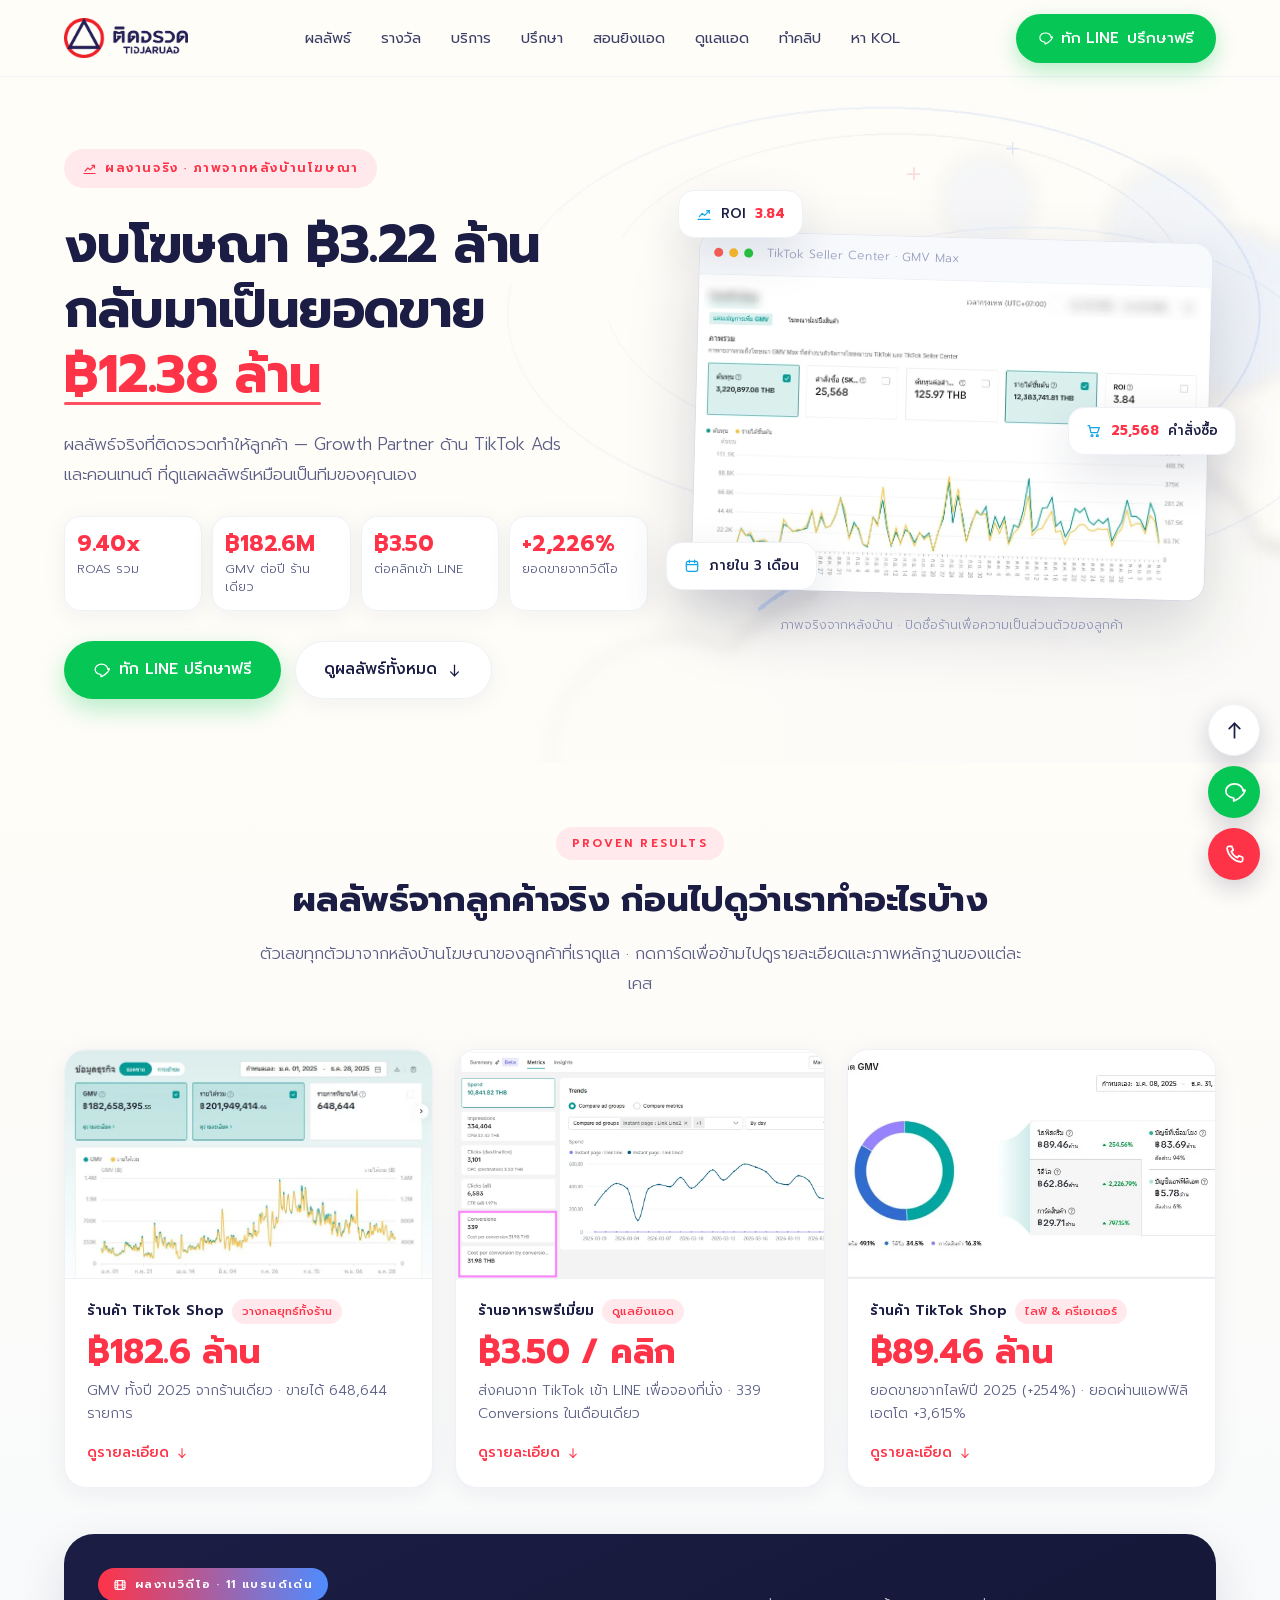
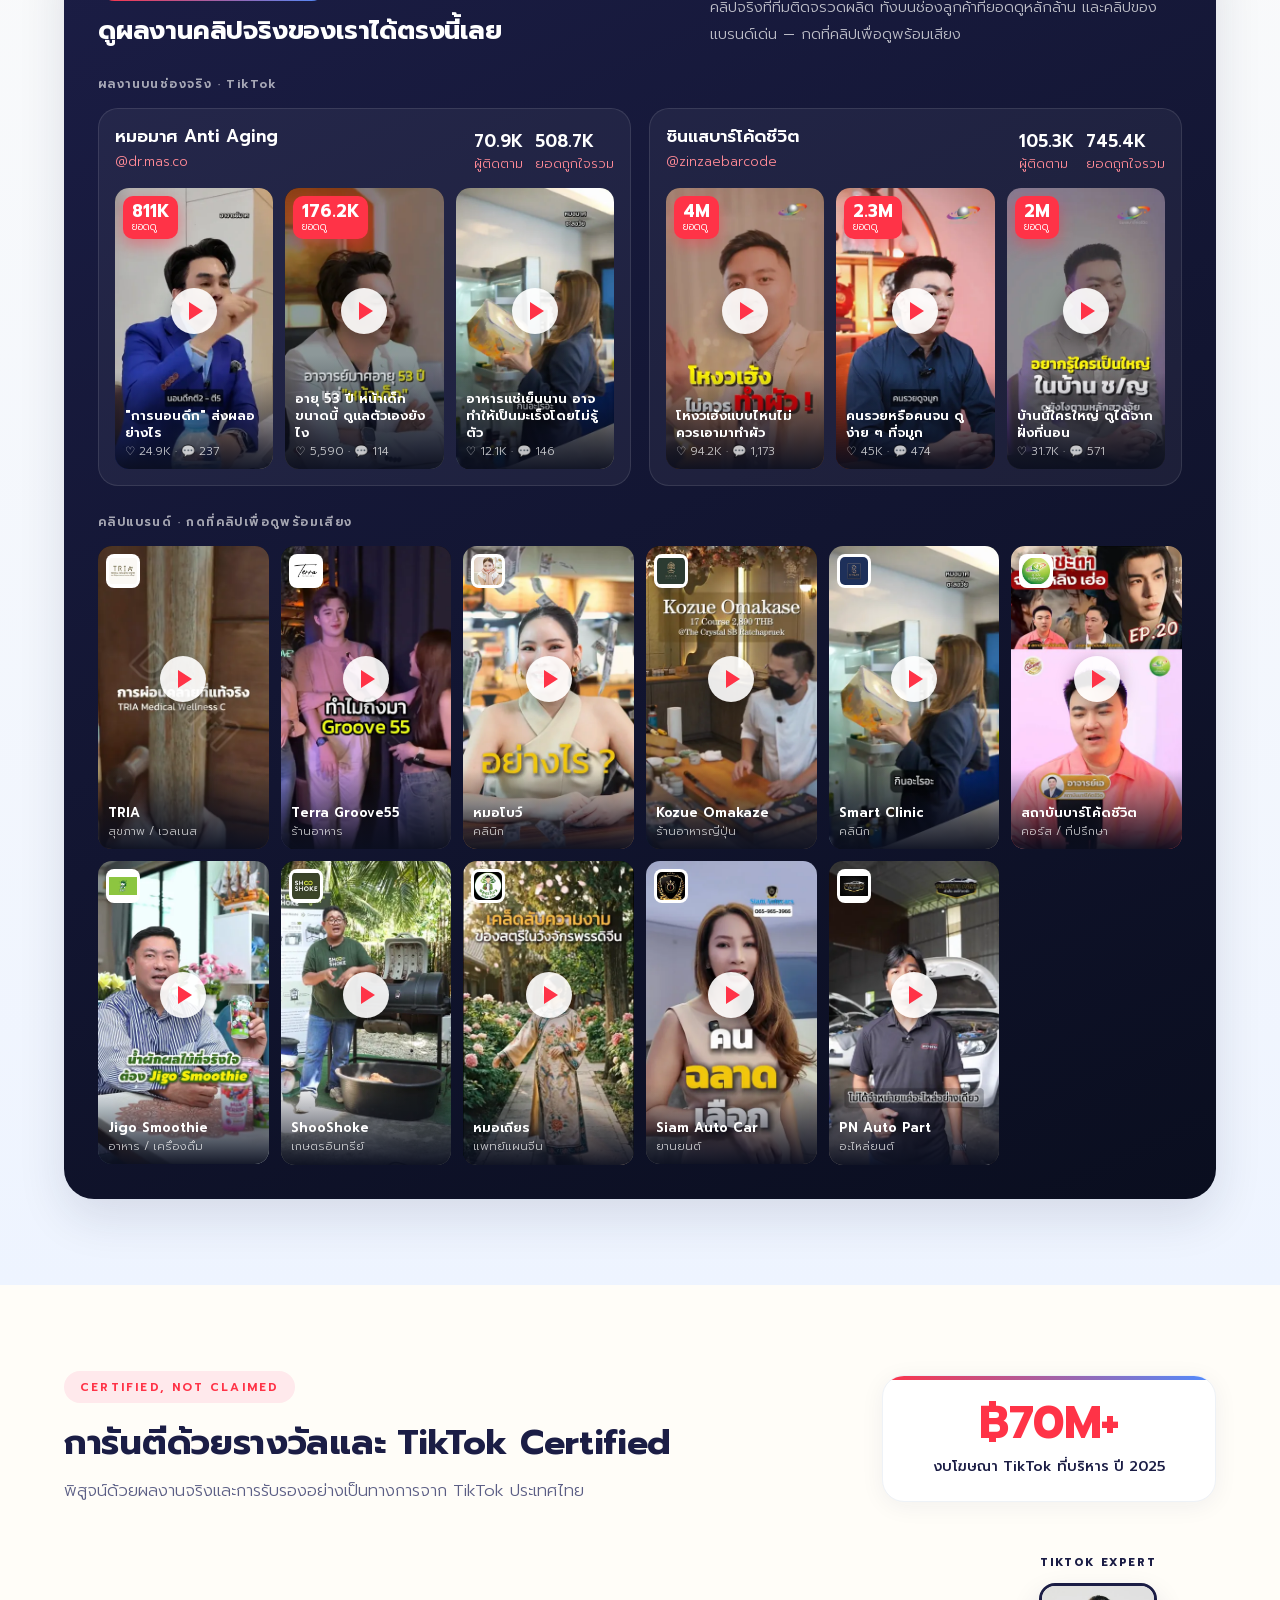
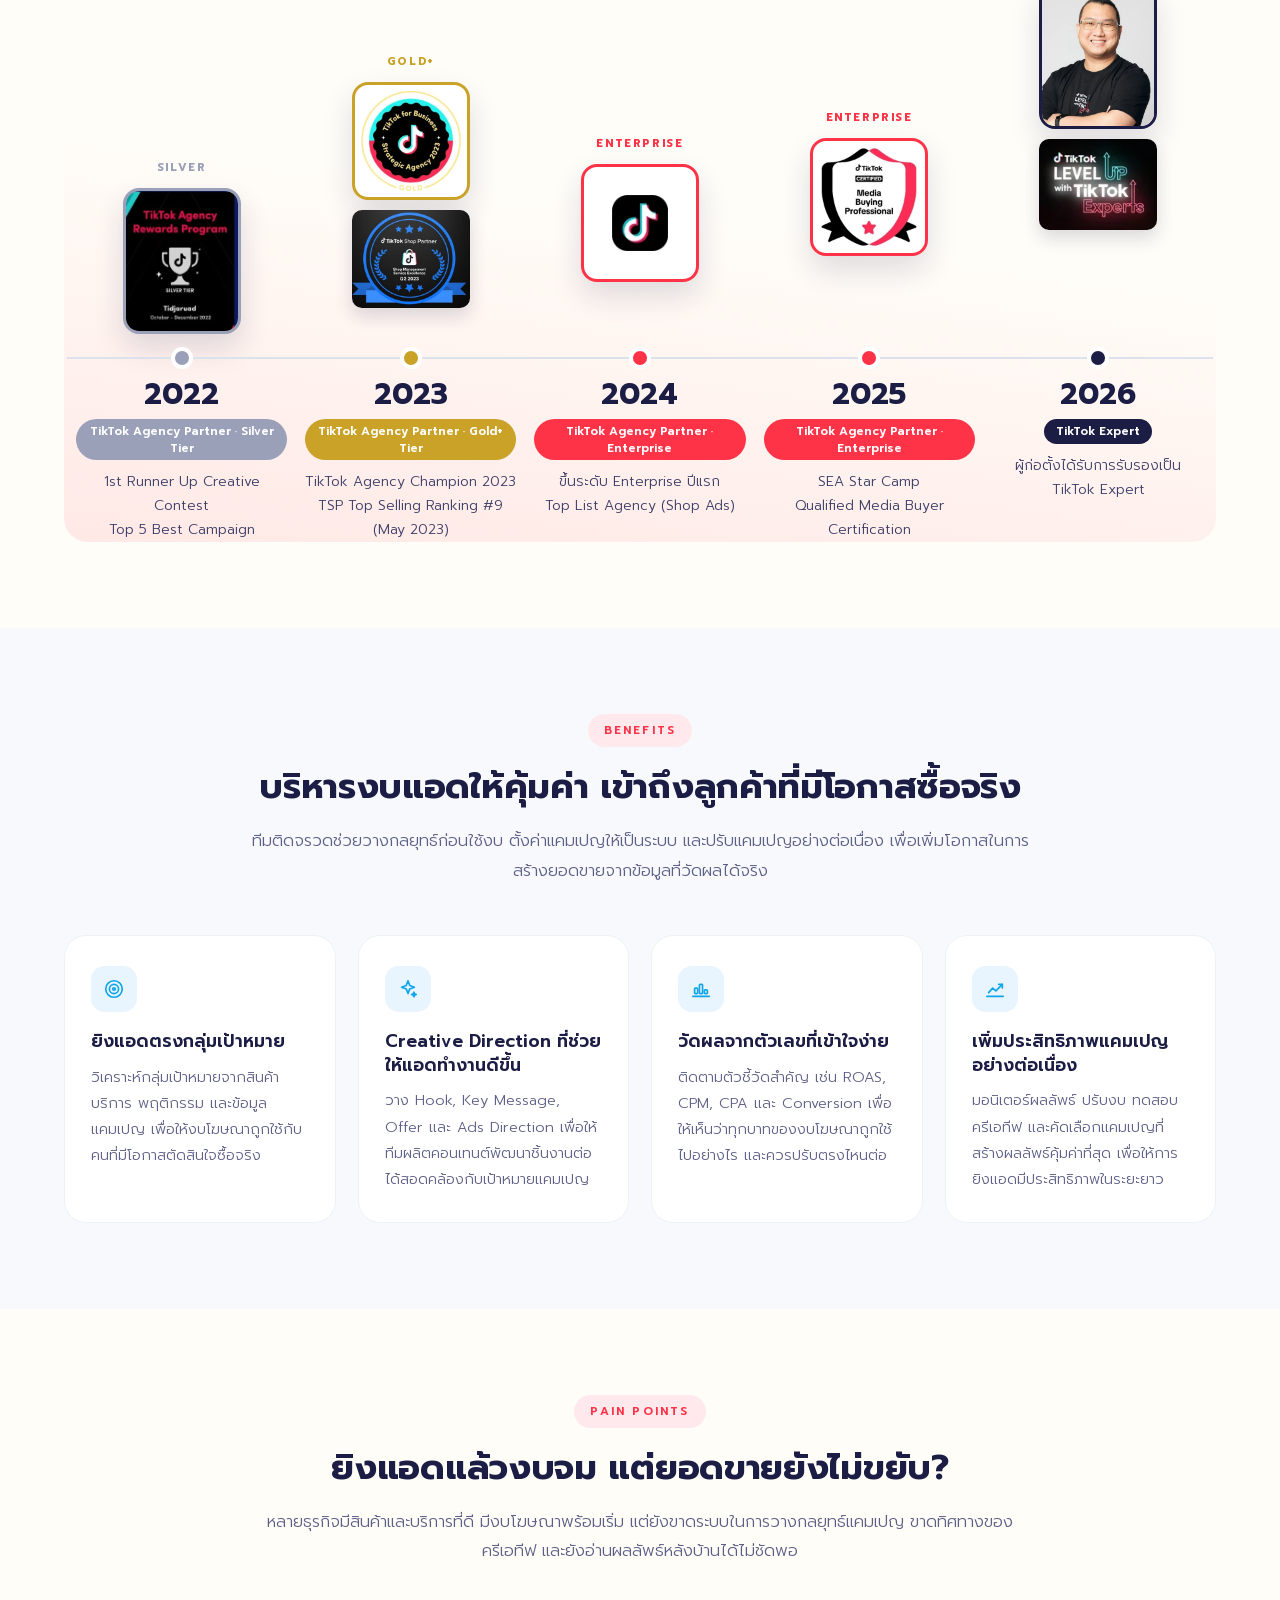
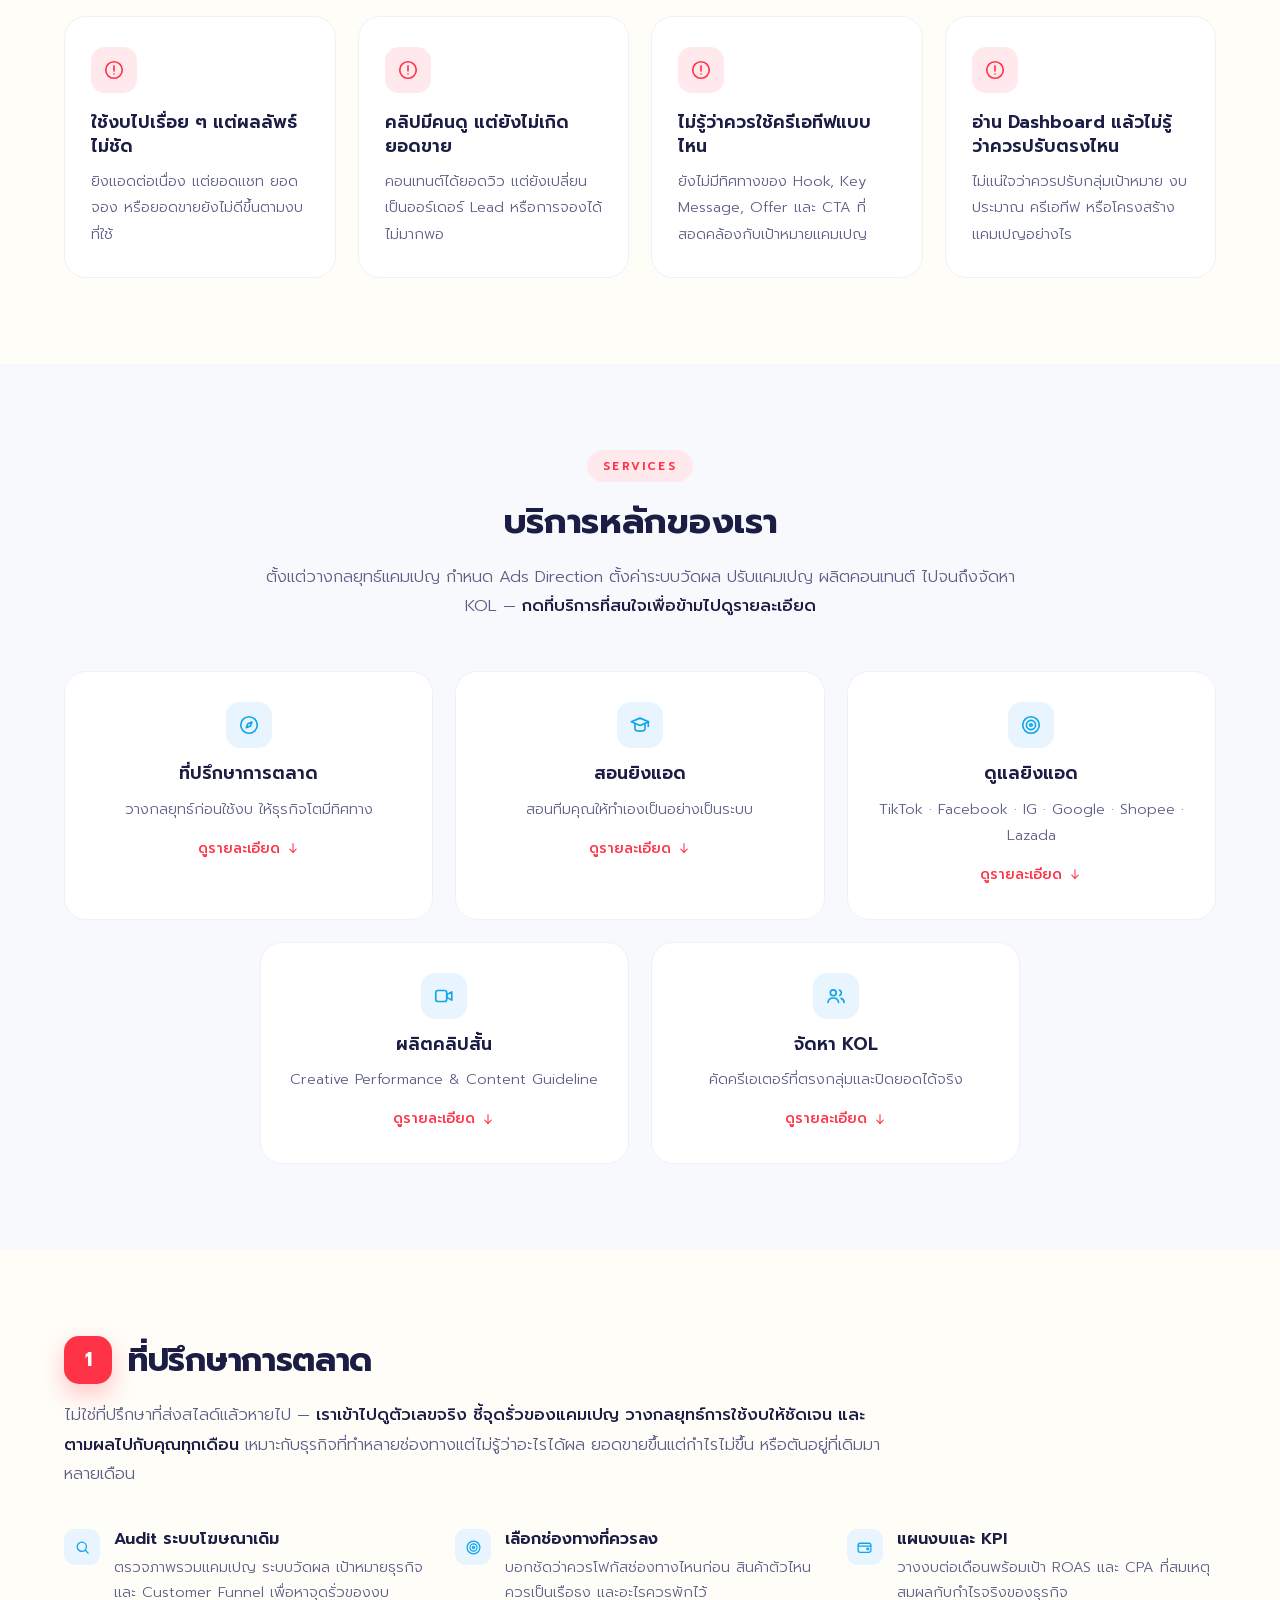
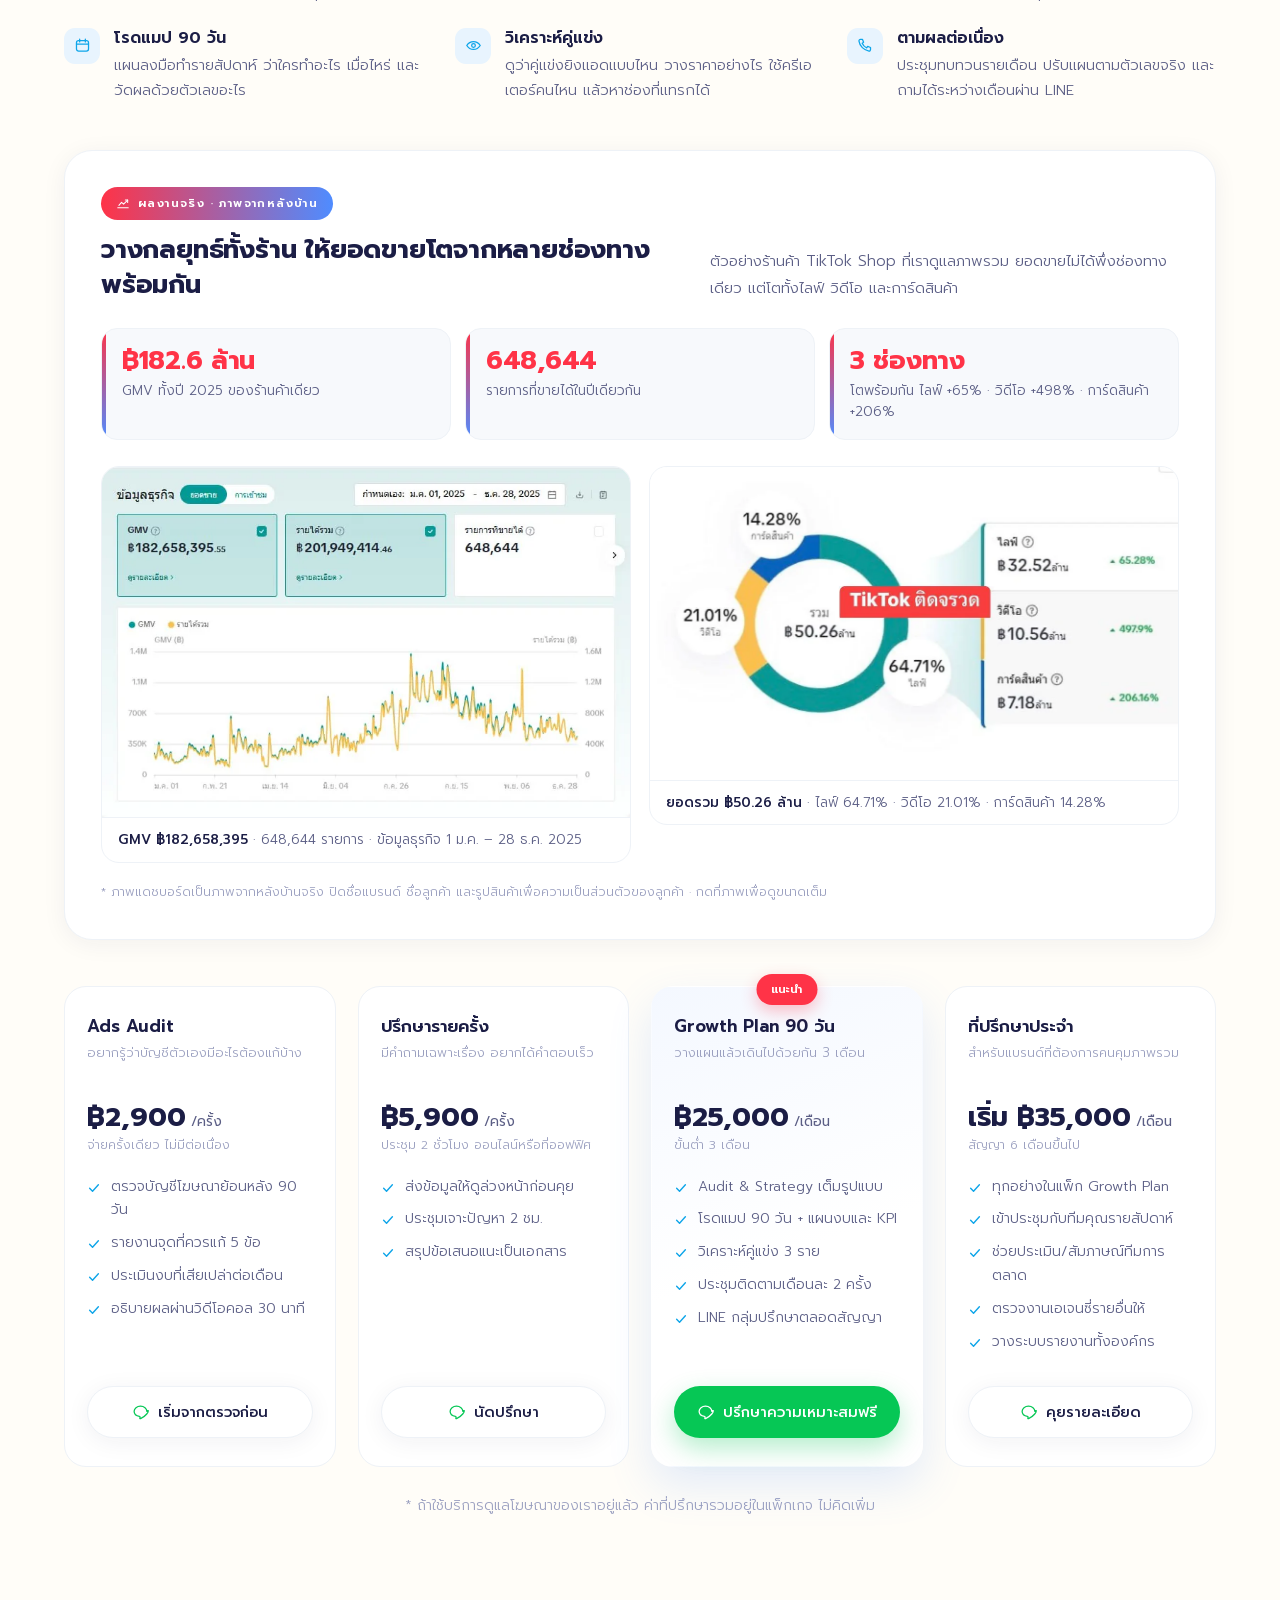
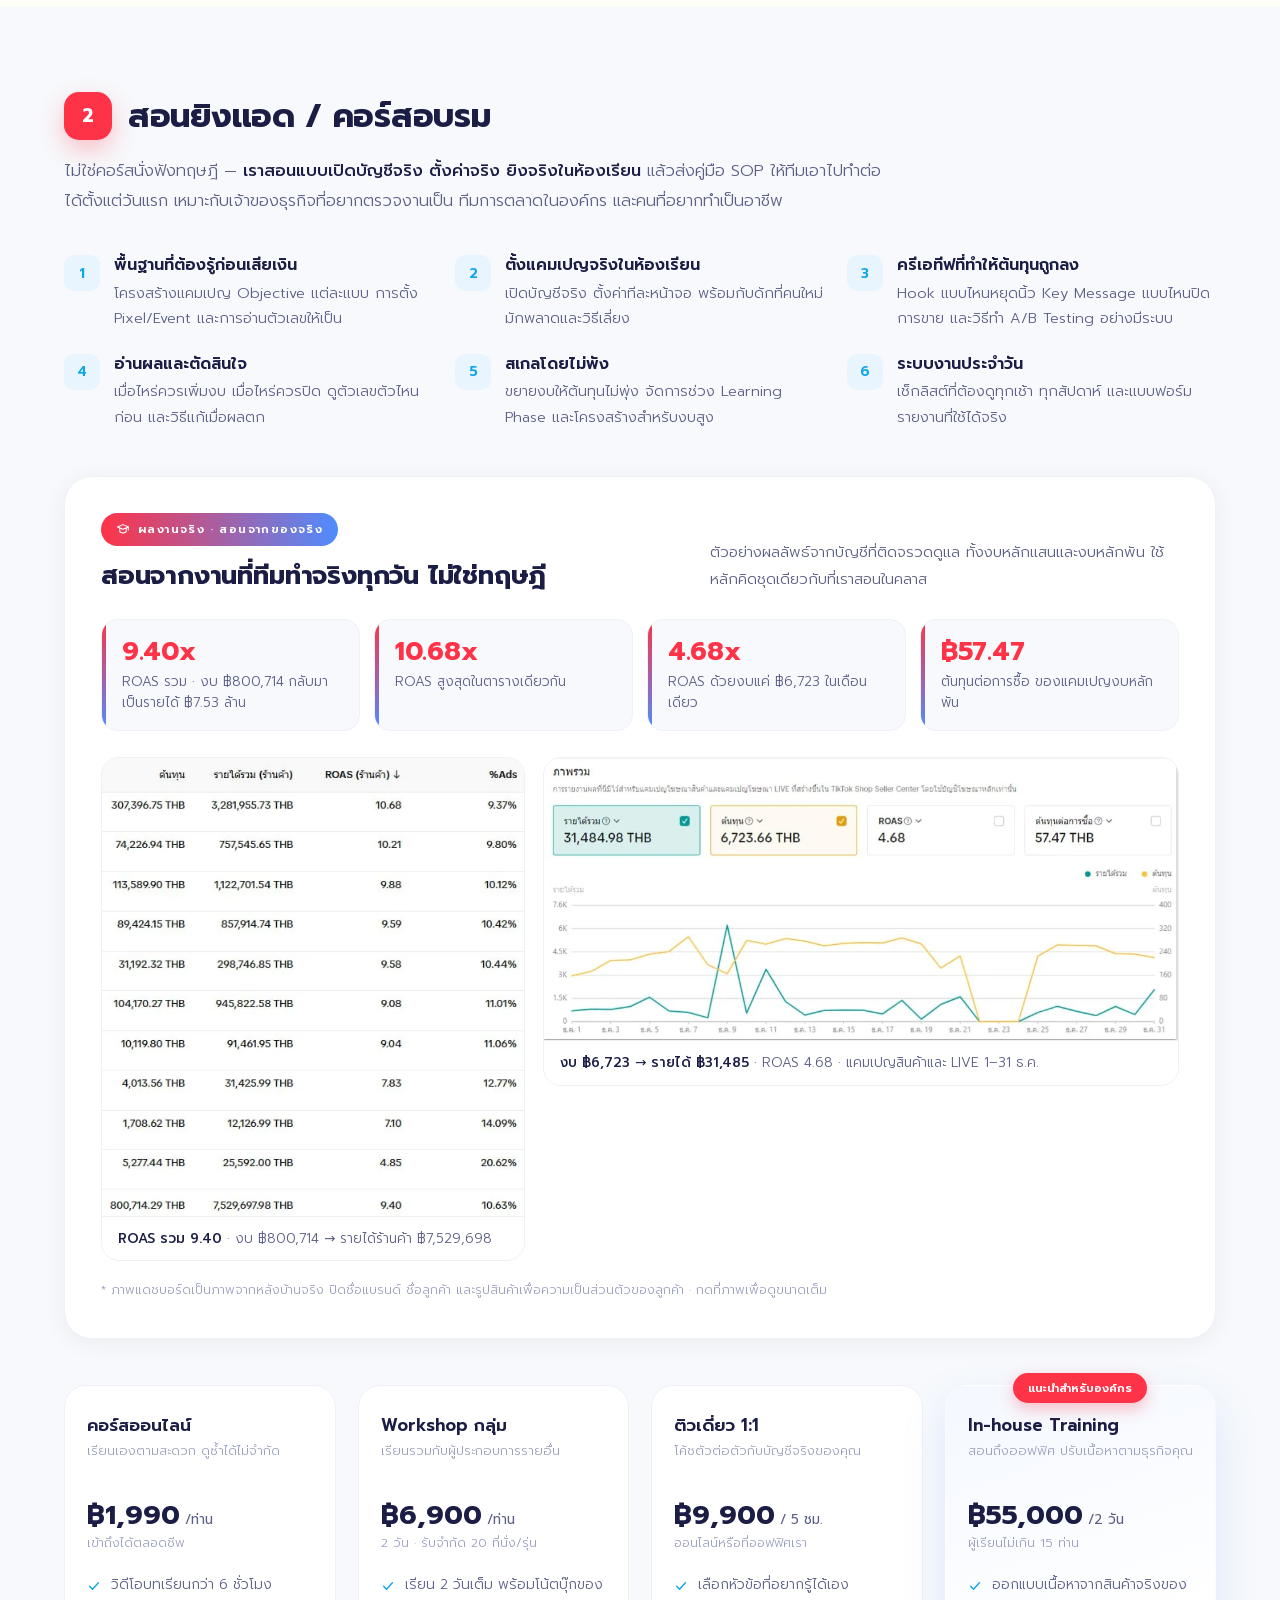
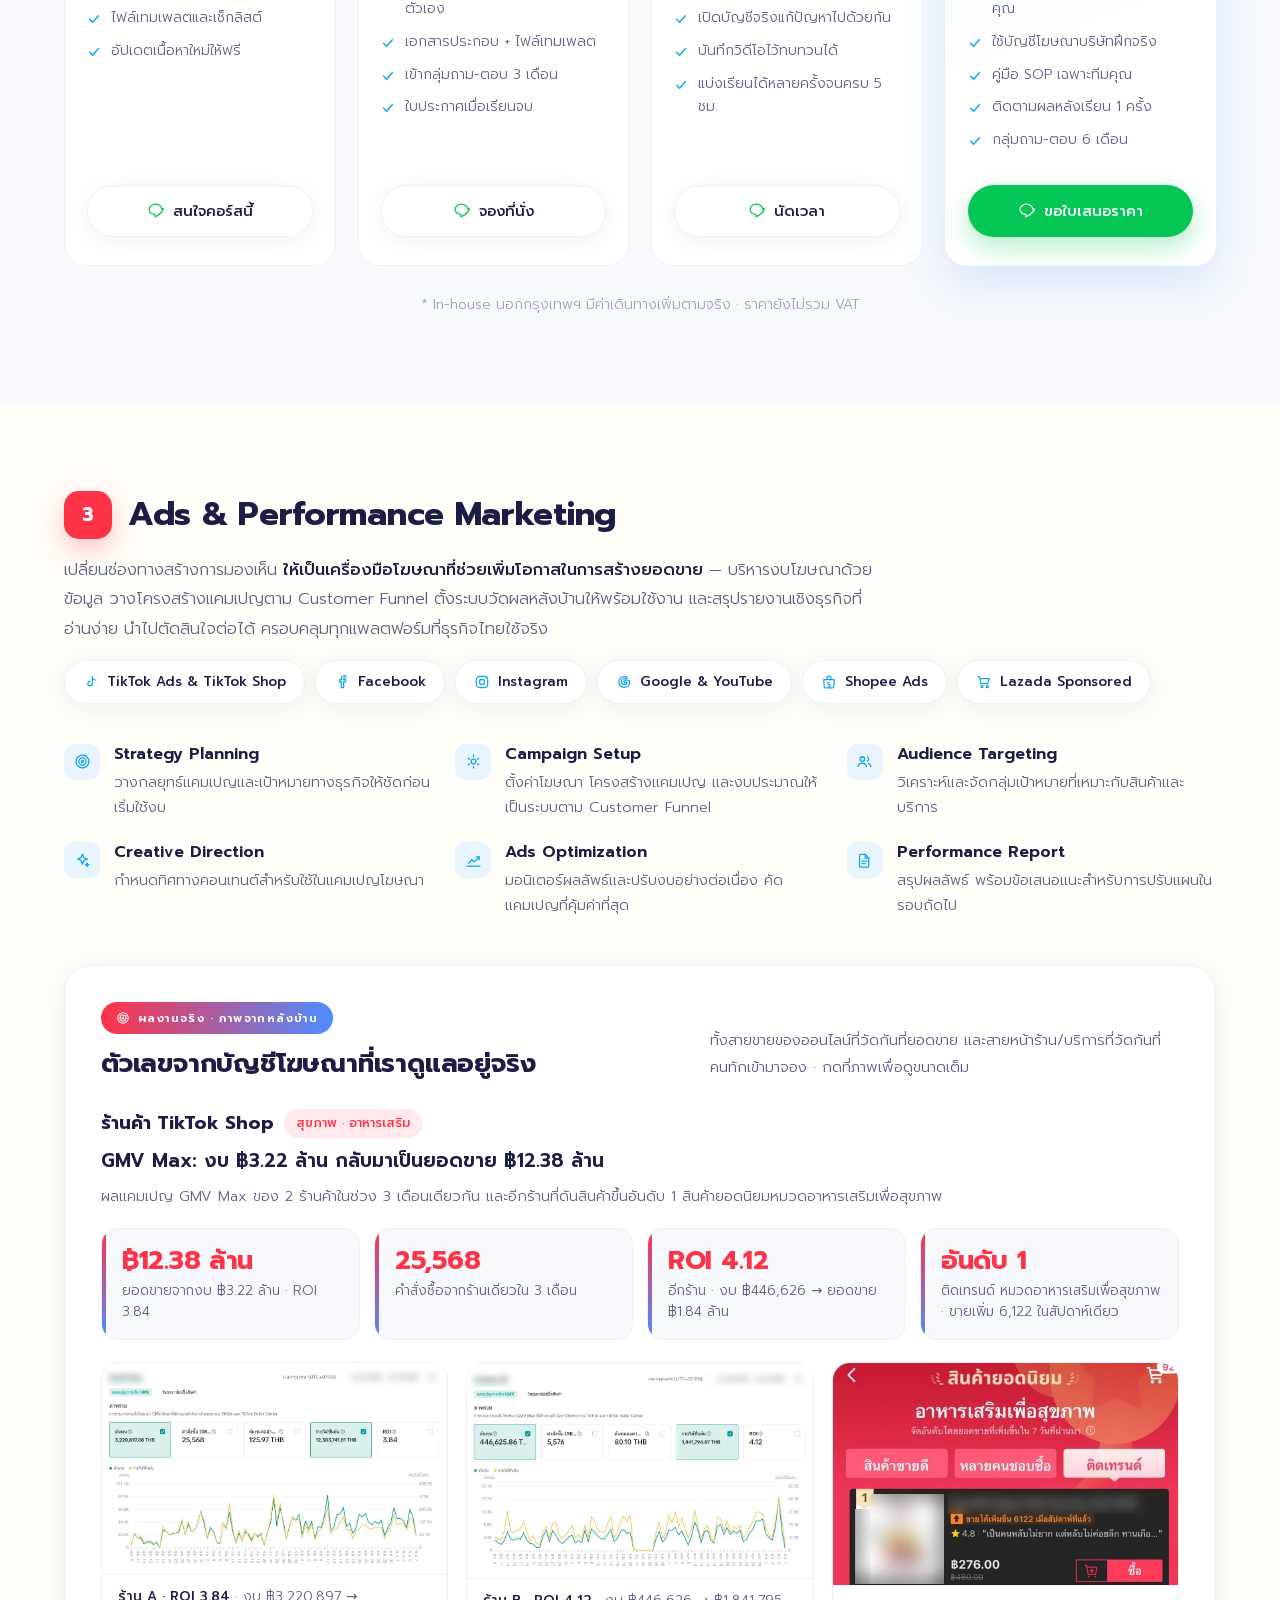
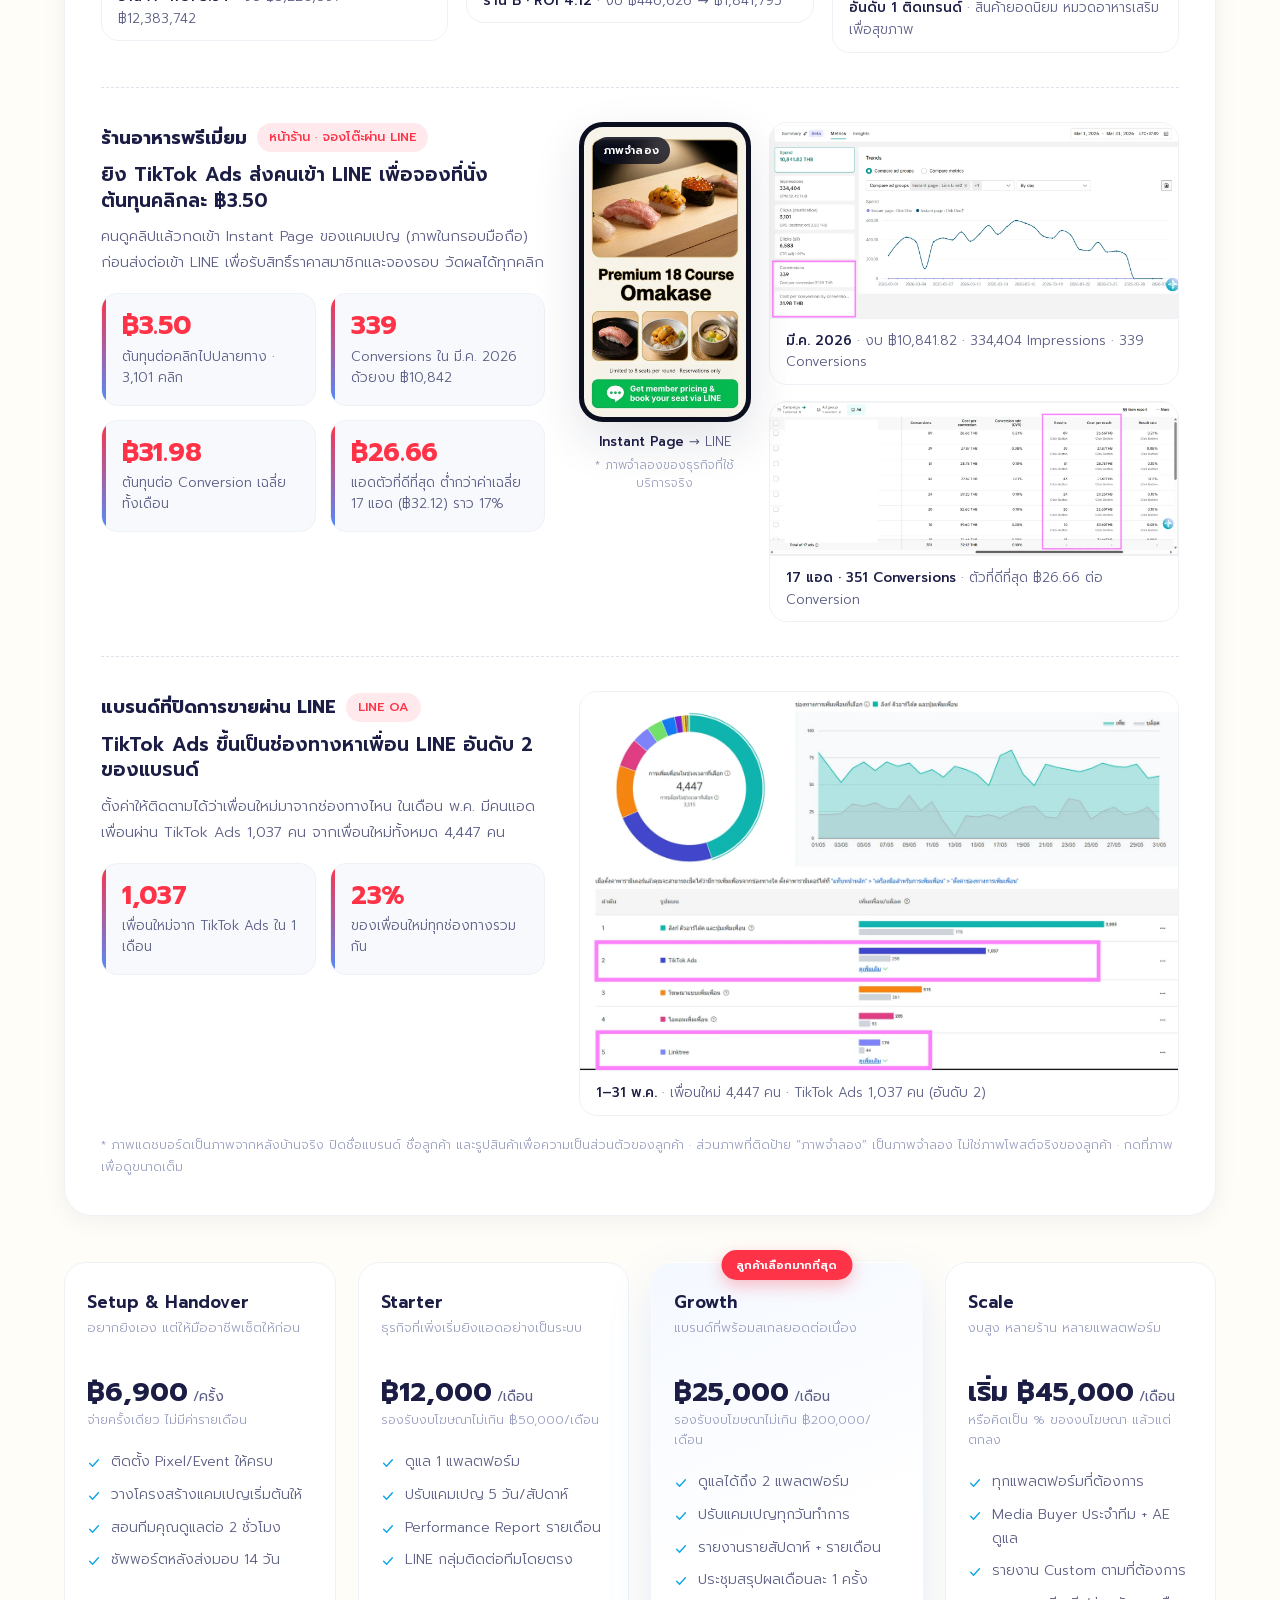
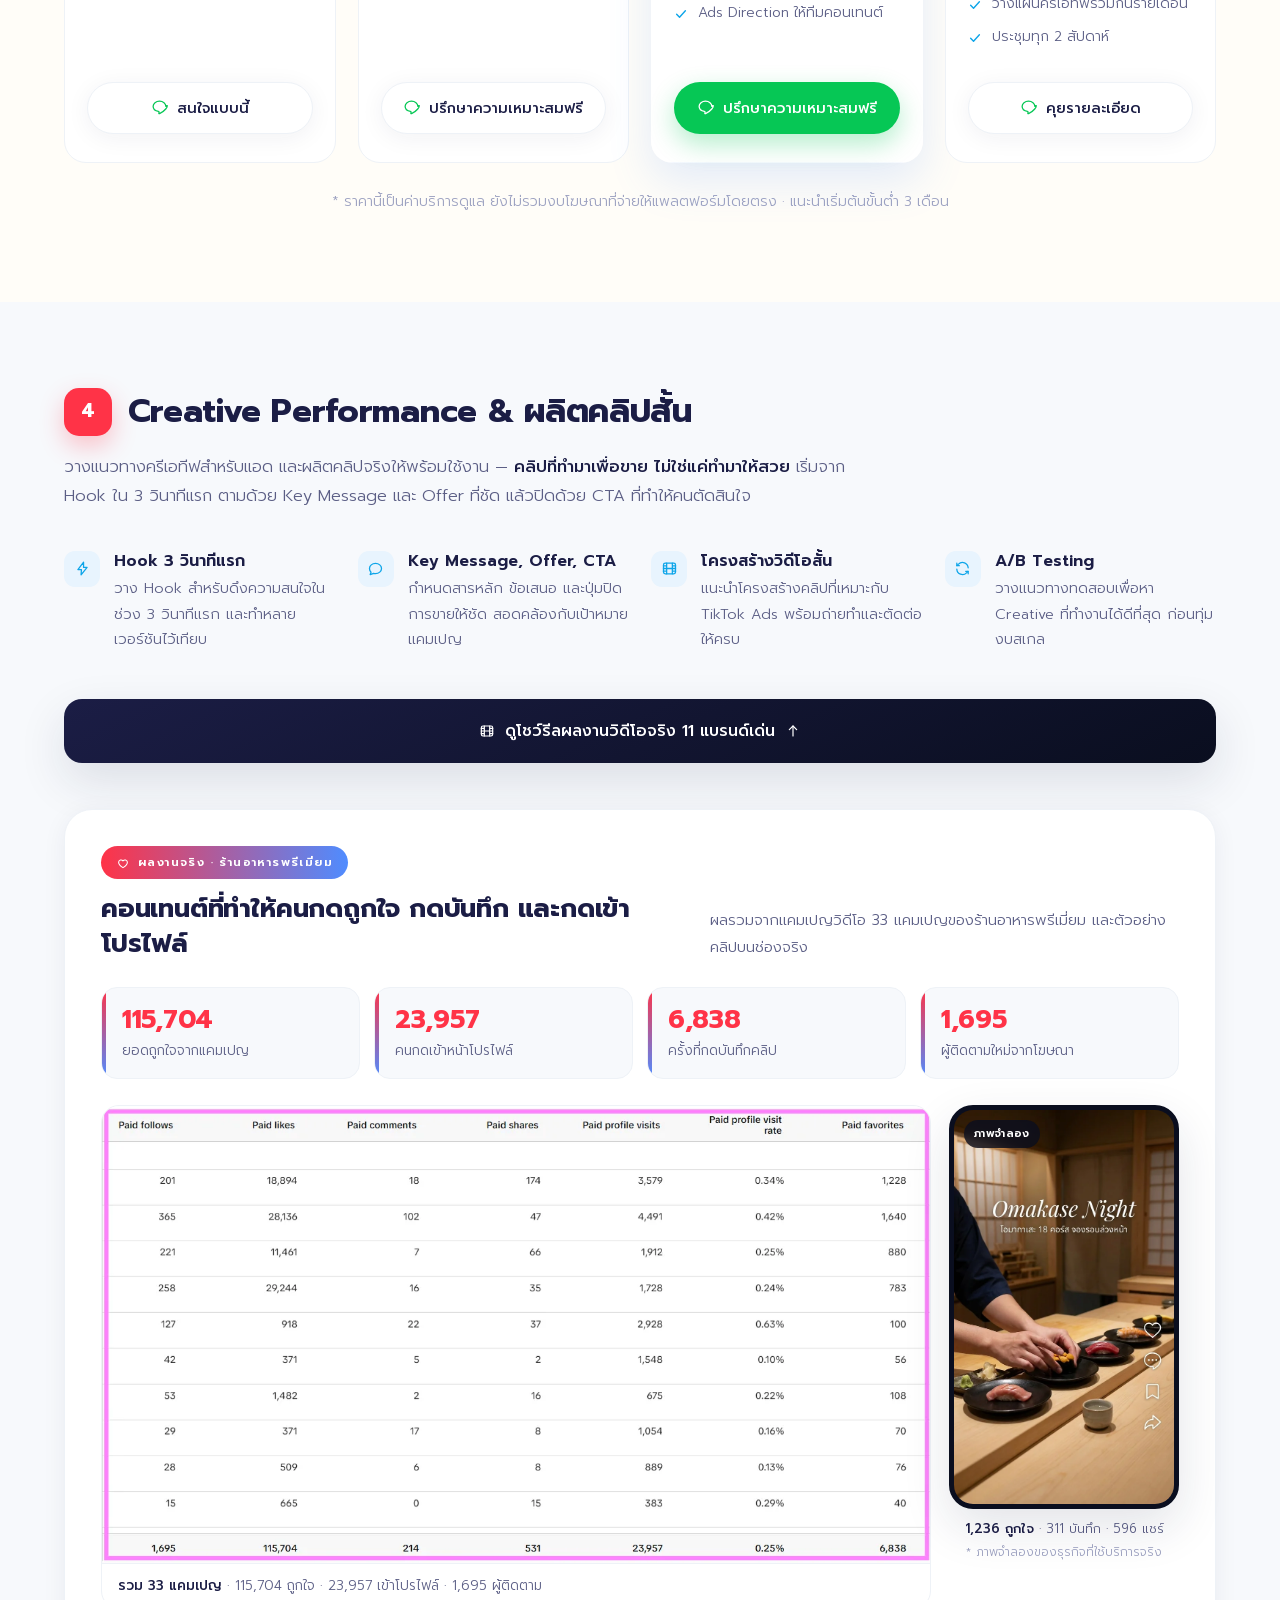
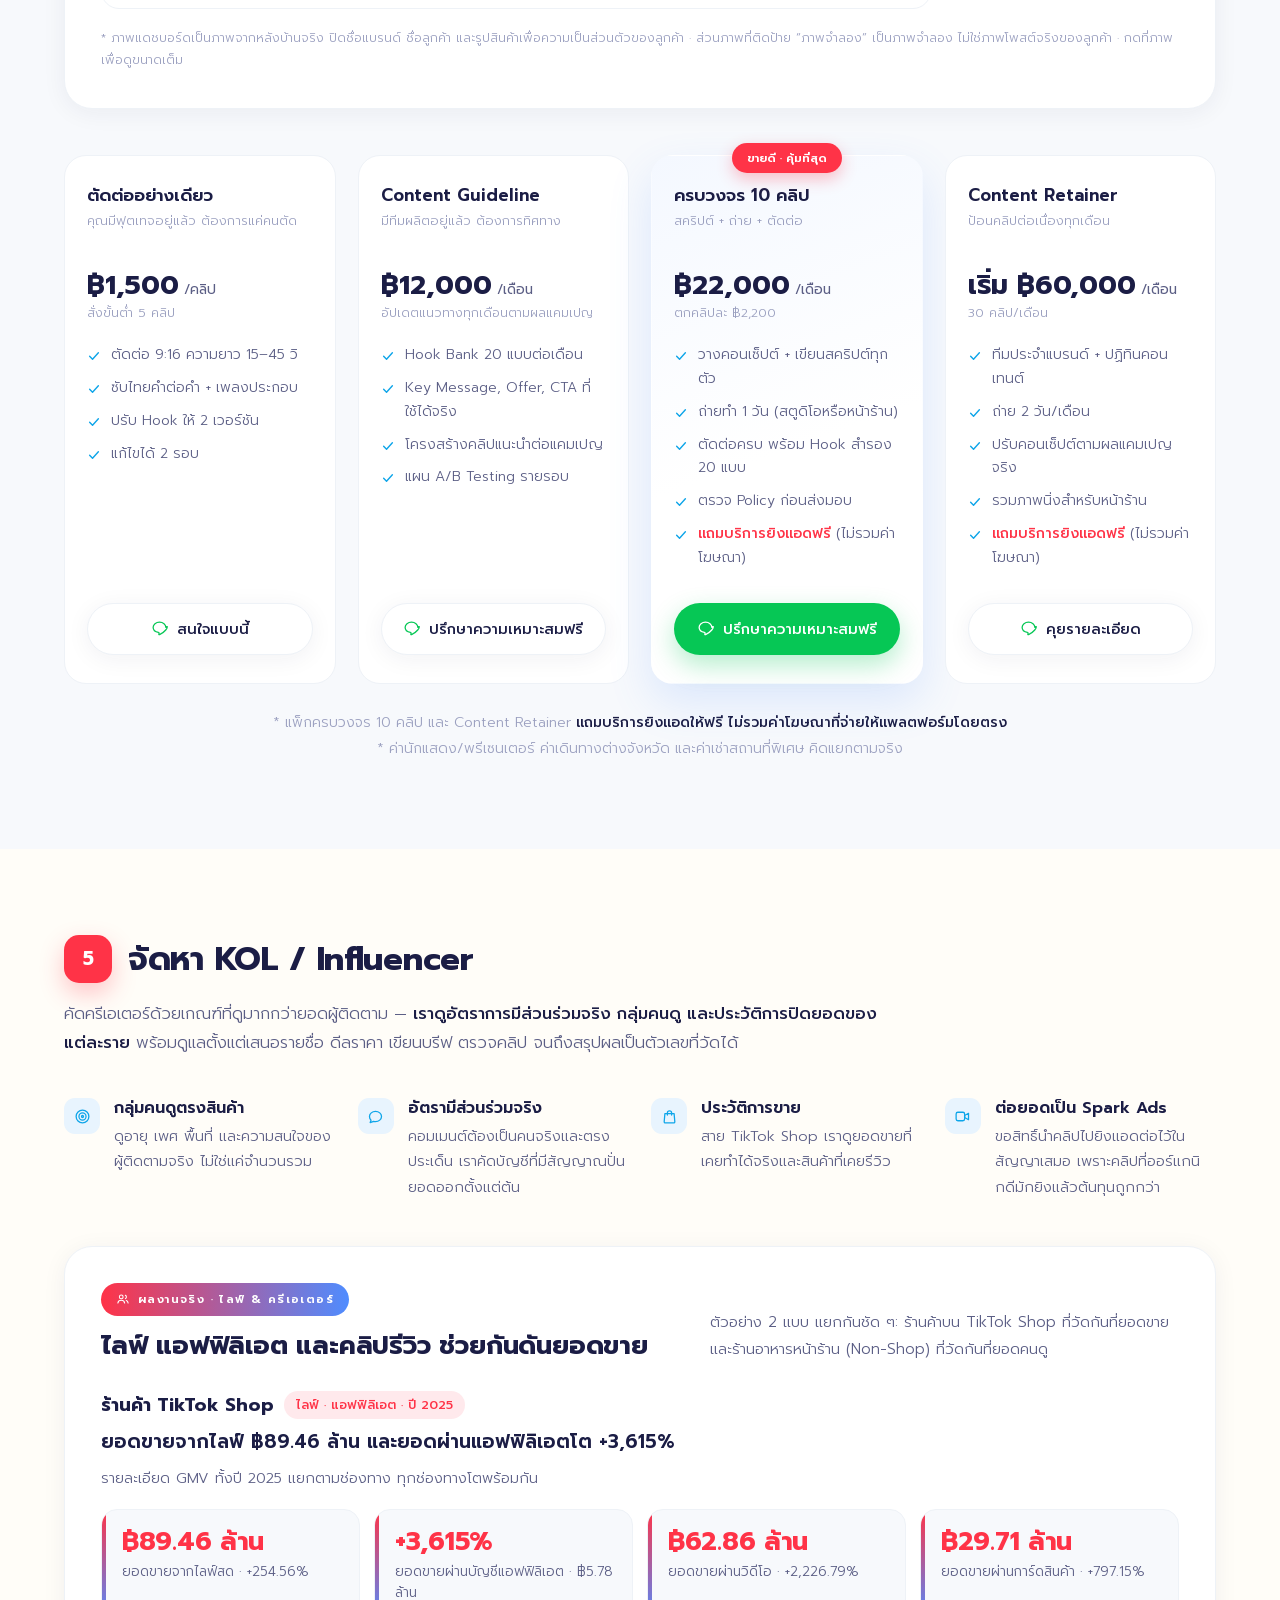
==== index.html @ 40deba10 "State the ad spend as the full year in baht, and unsquash the CTA rocket The certified box read "$78" ====
<!DOCTYPE html>
<html lang="th">
<head>
<meta charset="UTF-8">
<!-- Google Tag Manager (ตัวเดียวกับ tidjaruad.co · Meta/TikTok Pixel ตั้งอยู่ในคอนเทนเนอร์นี้) -->
<script>(function(w,d,s,l,i){w[l]=w[l]||[];w[l].push({'gtm.start':
new Date().getTime(),event:'gtm.js'});var f=d.getElementsByTagName(s)[0],
j=d.createElement(s),dl=l!='dataLayer'?'&l='+l:'';j.async=true;j.src=
'https://www.googletagmanager.com/gtm.js?id='+i+dl;f.parentNode.insertBefore(j,f);
})(window,document,'script','dataLayer','GTM-NT76SJTN');</script>
<!-- End Google Tag Manager -->
<!-- OpenAI Ads Pixel (ChatGPT Ads) -->
<script>
  (function (w, d, s, u) {
    if (w.oaiq) return;
    var q = function () { q.q.push(arguments); };
    q.q = [];
    w.oaiq = q;
    var js = d.createElement(s);
    js.async = true;
    js.src = u;
    var f = d.getElementsByTagName(s)[0];
    f.parentNode.insertBefore(js, f);
  })(window, document, "script", "https://bzrcdn.openai.com/sdk/oaiq.min.js");
  oaiq("init", { pixelId: "Gq8g8mWMiGXgpuq1ucPBte" });
  oaiq("measure", "page_viewed", {
    type: "contents",
    contents: [{ id: "sale-page", name: "TIDJARUAD Sale Page", content_type: "page" }]
  });
</script>
<!-- End OpenAI Ads Pixel -->
<!-- Meta Pixel 2640065319747020 (ติดในโค้ด · ตัวใน GTM คือ 1054667877284065 คนละตัว) -->
<script>
!function(f,b,e,v,n,t,s){if(f.fbq)return;n=f.fbq=function(){n.callMethod?
n.callMethod.apply(n,arguments):n.queue.push(arguments)};if(!f._fbq)f._fbq=n;
n.push=n;n.loaded=!0;n.version='2.0';n.queue=[];t=b.createElement(e);t.async=!0;
t.src=v;s=b.getElementsByTagName(e)[0];s.parentNode.insertBefore(t,s)}(window,
document,'script','https://connect.facebook.net/en_US/fbevents.js');
(function () {
  var ID = '2640065319747020', ready = false, pending = [];
  function send(ev, params, eid) { fbq('trackSingle', ID, ev, params || {}, eid ? {eventID: eid} : undefined); }
  window.tjrMeta = function (ev, params, eid) { ready ? send(ev, params, eid) : pending.push([ev, params, eid]); };
  function start() {
    if (ready) return;
    ready = true;
    fbq('init', ID);
    send('PageView');
    pending.forEach(function (p) { send(p[0], p[1], p[2]); });
  }
  (window.dataLayer = window.dataLayer || []).push({event: 'tjr_meta_init', eventCallback: start, eventTimeout: 2500});
  setTimeout(start, 4000);   // GTM ถูกบล็อกหรือโหลดไม่ขึ้น
})();
</script>
<noscript><img height="1" width="1" style="display:none" alt="" src="https://www.facebook.com/tr?id=2640065319747020&amp;ev=PageView&amp;noscript=1"></noscript>
<!-- End Meta Pixel -->
<meta name="viewport" content="width=device-width,initial-scale=1">
<title>ติดจรวด | Tidjaruad Agency — ปรึกษา · สอนยิงแอด · ดูแลแอด · ทำคลิป · หา KOL</title>
<meta name="description" content="Performance Marketing Agency ที่ช่วย SME, คลินิก, ร้านอาหาร, TikTok Shop และแบรนด์ E-commerce วางกลยุทธ์ TikTok Ads ใช้งบโฆษณาอย่างมีทิศทาง และวัดผลได้จากข้อมูลจริง">
<meta property="og:type" content="website">
<meta property="og:locale" content="th_TH">
<meta property="og:site_name" content="ติดจรวด Tidjaruad Agency">
<meta property="og:title" content="ติดจรวด | Growth Partner ด้าน TikTok Ads และคอนเทนต์">
<meta property="og:description" content="งบโฆษณา ฿3.22 ล้าน กลับมาเป็นยอดขาย ฿12.38 ล้าน — ดูผลงานจริงจากหลังบ้าน แล้วรับคำปรึกษาฟรี">
<meta property="og:url" content="https://sale.tidjaruad.co/">
<meta property="og:image" content="https://sale.tidjaruad.co/og.png">
<meta property="og:image:width" content="1200">
<meta property="og:image:height" content="630">
<meta name="twitter:card" content="summary_large_image">
<link rel="canonical" href="https://sale.tidjaruad.co/">
<link rel="icon" type="image/png" sizes="32x32" href="favicon-32.png">
<link rel="icon" type="image/png" sizes="192x192" href="favicon.png">
<link rel="apple-touch-icon" sizes="180x180" href="apple-touch-icon.png">
<meta name="theme-color" content="#FFFDF8">
<link rel="stylesheet" href="assets/fonts/fonts.css">
<style>
:root{
  --ink:#1B1D45; --ink-2:#3A3D66; --body:#5B5E85;
  --red:#FF3347; --red-soft:#FFE9EC; --blue:#4F8CFF; --sky:#0EA5E9; --sky-soft:#E8F4FE;
  --cream:#FFFDF8; --wash:#F7F9FC; --line:#EEF2F7; --white:#fff;
  --r:22px;
  --shadow:0 4px 24px rgba(27,29,69,.06);
  --shadow-lg:0 18px 48px rgba(27,29,69,.12);
  --max:1200px;
}
*{box-sizing:border-box;margin:0;padding:0}
html{scroll-behavior:smooth}
body{font-family:'Prompt','Noto Sans Thai',system-ui,sans-serif;color:var(--body);background:var(--cream);line-height:1.8;font-size:16px;font-weight:300;-webkit-font-smoothing:antialiased}
h1,h2,h3,h4{color:var(--ink);font-weight:600;line-height:1.35}
a{color:inherit;text-decoration:none}
img{max-width:100%;display:block}
.wrap{max-width:var(--max);margin:0 auto;padding:0 24px}
svg.i{width:1em;height:1em;fill:none;stroke:currentColor;stroke-width:1.8;stroke-linecap:round;stroke-linejoin:round;flex:none}

/* ===== NAV ===== */
.nav{position:sticky;top:0;z-index:100;background:rgba(255,253,248,.92);backdrop-filter:blur(14px);border-bottom:1px solid rgba(238,242,247,.9)}
.nav-in{display:flex;align-items:center;height:76px;gap:18px}
.nav-logo img{height:40px;width:auto}
.nav-links{display:flex;gap:4px;margin:0 auto;align-items:center}
.nav-links a{font-size:14.5px;color:var(--ink-2);padding:8px 13px;border-radius:999px;transition:.2s;font-weight:400;white-space:nowrap}
.nav-links a:hover{background:var(--red-soft);color:var(--red)}
.nav-links a.on{background:var(--red-soft);color:var(--red);font-weight:500}
.nav-cta{display:inline-flex;align-items:center;gap:8px;background:var(--red);color:#fff!important;padding:11px 22px;border-radius:999px;font-size:15px;font-weight:500;box-shadow:0 8px 22px rgba(255,51,71,.3);transition:.2s;white-space:nowrap}
.nav-cta:hover{background:#F01A31;transform:translateY(-1px)}
.burger{display:none;background:none;border:0;color:var(--ink);cursor:pointer;margin-left:auto;font-size:0;padding:6px}
.burger svg.i{font-size:26px}

/* ===== BUTTONS ===== */
.btn{display:inline-flex;align-items:center;justify-content:center;gap:9px;padding:14px 28px;border-radius:999px;font-weight:500;font-size:15.5px;transition:.22s;border:1.5px solid transparent;cursor:pointer;font-family:inherit;text-align:center}
.btn-red{background:var(--red);color:#fff;box-shadow:0 10px 26px rgba(255,51,71,.3)}
.btn-red:hover{background:#F01A31;transform:translateY(-2px);box-shadow:0 14px 32px rgba(255,51,71,.4)}
.btn-line{background:#fff;color:var(--ink);border-color:var(--line);box-shadow:var(--shadow)}
.btn-line:hover{border-color:var(--red);color:var(--red);transform:translateY(-2px)}
.btn svg.i{font-size:17px;transition:.22s}
.btn:hover .ar{transform:translateX(4px)}

/* ===== HERO ===== */
.hero{position:relative;overflow:hidden;padding:72px 0 88px;background:var(--cream)}
.hero-bg{position:absolute;inset:0;background:url('assets/hero-bg.webp') center/cover no-repeat;opacity:.5;pointer-events:none}
.hero-fade{position:absolute;inset:0;background:linear-gradient(90deg,var(--cream) 26%,rgba(255,253,248,.4) 62%,transparent);pointer-events:none}
.hero-in{position:relative;display:grid;grid-template-columns:1.05fr .95fr;gap:40px;align-items:center}
.pill{display:inline-flex;align-items:center;gap:8px;background:var(--red-soft);color:var(--red);padding:8px 18px;border-radius:999px;font-size:12.5px;font-weight:600;letter-spacing:1.6px;margin-bottom:24px}
.pill svg.i{font-size:15px}
.hero h1{font-size:clamp(32px,4.6vw,52px);font-weight:700;letter-spacing:-.5px;margin-bottom:22px;line-height:1.25}
.hero h1 .red{color:var(--red);position:relative;display:inline-block}
.hero h1 .red::after{content:"";position:absolute;left:0;right:0;bottom:2px;height:3px;background:var(--red);opacity:.85;border-radius:3px}
.hero .sub{color:var(--red);font-size:clamp(16px,2vw,19px);font-weight:500;margin-bottom:14px}
.hero .lead{font-size:17px;max-width:520px;margin-bottom:34px}
.hero-cta{display:flex;gap:14px;flex-wrap:wrap}
.mascot-wrap{position:relative;display:grid;place-items:center;min-height:400px}
.mascot-wrap img.mascot{width:min(100%,400px);filter:drop-shadow(0 26px 46px rgba(27,29,69,.2));animation:float 6s ease-in-out infinite}
@keyframes float{0%,100%{transform:translateY(0)}50%{transform:translateY(-14px)}}
.chip{position:absolute;background:#fff;border:1px solid var(--line);border-radius:16px;padding:11px 17px;box-shadow:var(--shadow-lg);font-size:13.5px;font-weight:500;color:var(--ink);display:flex;align-items:center;gap:9px;white-space:nowrap}
.chip svg.i{font-size:16px;color:var(--sky)}
.c1{top:4%;left:-4%}.c2{top:24%;right:-6%}.c3{bottom:22%;left:-8%}.c4{bottom:1%;right:16%}

/* ===== SECTIONS ===== */
section{padding:86px 0}
section[id]{scroll-margin-top:76px}
.wash{background:var(--wash)}
.tagchip{display:inline-block;background:var(--red-soft);color:var(--red);font-size:11.5px;font-weight:600;letter-spacing:2.2px;padding:6px 16px;border-radius:999px;margin-bottom:16px}
.sec-head{text-align:center;max-width:780px;margin:0 auto 50px}
.sec-head h2{font-size:clamp(25px,3.2vw,35px);font-weight:700;margin-bottom:16px;letter-spacing:-.3px}
.sec-head p{font-size:16.5px}

/* ===== GRID ===== */
.grid{display:grid;gap:22px}
.g2{grid-template-columns:repeat(2,1fr)}
.g3{grid-template-columns:repeat(3,1fr)}
.g4{grid-template-columns:repeat(4,1fr)}
.g5{grid-template-columns:repeat(5,1fr)}

.card{background:#fff;border:1px solid var(--line);border-radius:var(--r);padding:30px 26px;transition:.25s}
.card:hover{transform:translateY(-5px);box-shadow:var(--shadow-lg);border-color:transparent}
.ico{width:46px;height:46px;border-radius:14px;background:var(--sky-soft);color:var(--sky);display:grid;place-items:center;margin-bottom:18px}
.ico svg.i{font-size:22px}
.ico.r{background:var(--red-soft);color:var(--red)}
.card h3{font-size:17.5px;margin-bottom:10px;font-weight:600}
.card p{font-size:14.5px;line-height:1.8}
.jump{display:block;text-align:center;position:relative}
.jump .ico{margin:0 auto 14px}
.jump .go{margin-top:14px;font-size:14px;color:var(--red);font-weight:500;display:inline-flex;align-items:center;gap:6px}
.jump:hover .go{text-decoration:underline}

/* ===== SERVICE ===== */
.svc-top{display:flex;align-items:center;gap:16px;margin-bottom:16px;flex-wrap:wrap}
.svc-no{width:48px;height:48px;flex:0 0 48px;border-radius:15px;background:var(--red);color:#fff;display:grid;place-items:center;font-weight:700;font-size:19px;box-shadow:0 10px 24px rgba(255,51,71,.28)}
.svc-top h2{font-size:clamp(23px,3vw,33px);font-weight:700;letter-spacing:-.3px}
.svc-lead{font-size:16.5px;max-width:820px;margin-bottom:40px}
.svc-lead b{color:var(--ink);font-weight:500}
.plats{display:flex;flex-wrap:wrap;gap:10px;margin:-24px 0 40px}
.plat{display:inline-flex;align-items:center;gap:8px;background:#fff;border:1px solid var(--line);border-radius:999px;padding:9px 18px;font-size:13.5px;font-weight:500;color:var(--ink);box-shadow:var(--shadow)}
.plat svg.i{font-size:16px;color:var(--sky)}
.feat{display:flex;gap:14px;align-items:flex-start}
.feat .b{width:36px;height:36px;flex:0 0 36px;border-radius:11px;background:var(--sky-soft);color:var(--sky);display:grid;place-items:center;font-size:14px;font-weight:600}
.feat .b svg.i{font-size:17px}
.feat h3{font-size:16px;margin-bottom:4px;font-weight:600}
.feat p{font-size:14.5px;line-height:1.75}

/* ===== PRICING (4 cols) ===== */
.pw{position:relative;height:100%}
.price{background:#fff;border:1px solid var(--line);border-radius:var(--r);padding:28px 22px;display:flex;flex-direction:column;height:100%;transition:.25s}
.price:hover{box-shadow:var(--shadow-lg);transform:translateY(-4px)}
.price.pop{border-color:transparent;background:linear-gradient(160deg,#F4F8FF,#FFF 55%);box-shadow:0 18px 44px rgba(79,140,255,.16)}
.badge{position:absolute;top:-12px;left:50%;transform:translateX(-50%);background:var(--red);color:#fff;font-size:11.5px;font-weight:600;padding:5px 15px;border-radius:999px;white-space:nowrap;z-index:2;box-shadow:0 6px 16px rgba(255,51,71,.3)}
.price h3{font-size:17px;margin-bottom:4px;line-height:1.4}
.price .sub{font-size:13px;color:#9BA0C0;margin-bottom:16px;line-height:1.6;min-height:42px}
.price .amt{font-size:27px;font-weight:700;color:var(--ink);line-height:1.25}
.price .amt small{font-size:13.5px;font-weight:400;color:var(--body)}
.price .per{font-size:12.5px;color:#9BA0C0;margin-bottom:20px;line-height:1.6}
.price ul{list-style:none;margin-bottom:24px;flex:1}
.price ul li{font-size:14px;padding-left:24px;position:relative;margin-bottom:9px;line-height:1.7}
.price ul li svg.i{position:absolute;left:0;top:6px;font-size:14px;color:var(--sky);stroke-width:2.4}
.price .btn{width:100%;padding:12px 16px;font-size:14.5px}
.note-sm{font-size:14px;color:#9BA0C0;text-align:center;margin-top:26px;line-height:1.9}

/* ===== PROCESS ===== */
.pstep{background:#fff;border:1px solid var(--line);border-radius:var(--r);padding:28px 24px;transition:.25s}
.pstep:hover{transform:translateY(-5px);box-shadow:var(--shadow-lg)}
.pstep .no{font-size:34px;font-weight:700;color:var(--red);opacity:.22;line-height:1;margin-bottom:8px}
.pstep h3{font-size:16.5px;margin-bottom:8px}
.pstep p{font-size:14.5px;line-height:1.75}
.pstep .sys{margin-top:16px;padding-top:14px;border-top:1px dashed var(--line);font-size:10.5px;letter-spacing:1.4px;color:#9BA0C0;display:flex;justify-content:space-between;align-items:center;gap:8px}
.pstep .sys .dot{color:#22C55E}

/* ===== RESULTS ===== */
.stat{background:#fff;border:1px solid var(--line);border-radius:var(--r);padding:30px 26px;text-align:center;transition:.25s}
.stat:hover{transform:translateY(-5px);box-shadow:var(--shadow-lg)}
.stat .k{font-size:11.5px;letter-spacing:2px;color:#9BA0C0;font-weight:600;margin-bottom:8px}
.stat .v{font-size:42px;font-weight:700;color:var(--red);line-height:1.1;margin-bottom:12px}
.stat p{font-size:14px;line-height:1.75}

/* ===== FAQ ===== */
.faq{max-width:860px;margin:0 auto}
.faq details{background:#fff;border:1px solid var(--line);border-radius:16px;padding:20px 26px;margin-bottom:12px;transition:.2s}
.faq details[open]{box-shadow:var(--shadow-lg);border-color:transparent}
.faq summary{font-weight:500;color:var(--ink);cursor:pointer;list-style:none;display:flex;justify-content:space-between;gap:16px;font-size:16px;align-items:center}
.faq summary::-webkit-details-marker{display:none}
.faq summary .pm{color:var(--red);font-size:22px;line-height:1;font-weight:400;flex:none}
.faq details[open] summary .pm{transform:rotate(45deg)}
.faq summary .pm{transition:.2s;display:inline-block}
.faq details p{margin-top:14px;font-size:15px;line-height:1.85}

/* ===== CTA ===== */
.cta-box{background:linear-gradient(150deg,#FFF4F5 0%,#F2F7FF 100%);border:1px solid var(--line);border-radius:34px;padding:60px 40px;text-align:center;position:relative;overflow:hidden}
.cta-box .mini{width:110px;height:auto;margin:0 auto 6px;filter:drop-shadow(0 14px 26px rgba(27,29,69,.16))}
.cta-box h2{font-size:clamp(25px,3.4vw,37px);font-weight:700;margin-bottom:16px;letter-spacing:-.3px}
.cta-box .hl{color:var(--red)}
.cta-box p{max-width:600px;margin:0 auto 30px;font-size:16.5px}
.cta-btns{display:flex;gap:14px;justify-content:center;flex-wrap:wrap}
.cta-note{margin-top:22px;font-size:14px;color:#9BA0C0}

/* ===== FOOTER ===== */
footer{background:var(--ink);color:rgba(255,255,255,.62);padding:64px 0 26px;font-size:15px;font-weight:300}
.f-grid{display:grid;grid-template-columns:1.7fr 1fr 1.1fr 1.2fr;gap:36px;margin-bottom:42px}
footer h4{color:#fff;font-size:11.5px;letter-spacing:2px;margin-bottom:18px;font-weight:600}
footer a{transition:.2s;font-size:14.5px}
footer a:hover{color:var(--red)}
footer ul{list-style:none}
footer ul li{margin-bottom:10px}
.f-logo img{height:44px;width:auto;margin-bottom:16px}
.f-desc{font-size:14.5px;line-height:1.85;margin-bottom:18px}
.f-addr{font-size:13.5px;line-height:1.8;color:rgba(255,255,255,.48)}
.f-bot{border-top:1px solid rgba(255,255,255,.1);padding-top:22px;text-align:center;font-size:13px;color:rgba(255,255,255,.4)}
.ct-k{font-size:10.5px;letter-spacing:1.6px;color:rgba(255,255,255,.4);display:block}

/* ===== FLOAT ===== */
.float{position:fixed;right:20px;bottom:20px;z-index:200;display:flex;flex-direction:column;gap:10px}
.float a,.float button{width:52px;height:52px;border-radius:50%;display:grid;place-items:center;box-shadow:0 8px 24px rgba(27,29,69,.2);transition:.2s;border:0;cursor:pointer}
.float svg.i{font-size:23px}
.float a:hover,.float button:hover{transform:scale(1.08)}
.float .ln{background:#06C755;color:#fff}
.float .tl{background:var(--red);color:#fff}
.float .top{background:#fff;color:var(--ink);border:1px solid var(--line);opacity:0;pointer-events:none}
.float .top.show{opacity:1;pointer-events:auto}

@media(max-width:1180px){
  .nav-links a{padding:8px 10px;font-size:13.5px}
  .g4{grid-template-columns:repeat(2,1fr)}
  .g5{grid-template-columns:repeat(3,1fr)}
}
@media(max-width:900px){
  .hero-in{grid-template-columns:1fr}
  .mascot-wrap{min-height:300px;margin-top:20px}
  .chip{display:none}
  .g3,.g5{grid-template-columns:repeat(2,1fr)}
  .f-grid{grid-template-columns:1fr 1fr;gap:30px}
}
@media(max-width:760px){
  .nav-in{height:68px}
  .nav-logo img{height:34px}
  .nav-links{display:none;position:absolute;top:68px;left:0;right:0;background:var(--cream);flex-direction:column;align-items:stretch;gap:0;padding:10px 24px 20px;border-bottom:1px solid var(--line);box-shadow:var(--shadow-lg);margin:0}
  .nav-links.open{display:flex}
  .nav-links a{padding:13px 12px;border-radius:12px}
  .nav-cta{padding:9px 16px;font-size:14px}
  .burger{display:block;margin-left:0}
  .nav-in{justify-content:space-between}
  .g2,.g3,.g4,.g5{grid-template-columns:1fr}
  .price .sub{min-height:0}
  section{padding:58px 0}
  .hero{padding:46px 0 58px}
  .cta-box{padding:44px 22px;border-radius:26px}
  .stat .v{font-size:36px}
}

/* ===== HERO แบบผลลัพธ์ก่อน (แทนมาสคอต) ===== */
.hero{padding-bottom:64px}
.hero .lead{margin-bottom:26px}
.hero-kpis{display:grid;grid-template-columns:repeat(4,1fr);gap:10px;margin-bottom:30px;max-width:620px}
.hero-kpis a{display:block;background:#fff;border:1px solid var(--line);border-radius:16px;padding:14px 12px;box-shadow:var(--shadow);transition:.2s}
.hero-kpis a:hover{transform:translateY(-3px);box-shadow:var(--shadow-lg);border-color:transparent}
.hero-kpis b{display:block;font-size:22px;font-weight:700;color:var(--red);line-height:1.2;letter-spacing:-.3px}
.hero-kpis span{display:block;font-size:12.5px;line-height:1.45;margin-top:3px}
.hero-proof{position:relative;padding:26px 8px 0}
.hp-card{display:block;background:#fff;border-radius:18px;overflow:hidden;cursor:zoom-in;transform:rotate(1.5deg);transition:.3s;
  box-shadow:0 30px 70px rgba(27,29,69,.18),0 0 0 1px var(--line)}
.hp-card:hover{transform:rotate(0) translateY(-4px)}
.hp-bar{display:flex;align-items:center;gap:6px;padding:10px 14px;background:var(--wash);border-bottom:1px solid var(--line)}
.hp-bar i{width:9px;height:9px;border-radius:50%;background:#FF5F57}
.hp-bar i:nth-child(2){background:#FEBC2E}.hp-bar i:nth-child(3){background:#28C840}
.hp-bar em{font-style:normal;font-size:12px;color:#9BA0C0;margin-left:8px}
.hp-card img{width:100%;height:auto}
.hero-proof .chip b{color:var(--red);font-weight:700}
.hero-proof .c1{top:-22px;left:-10px;right:auto;bottom:auto}   /* ลอยเหนือการ์ด ไม่บังแถบชื่อแดชบอร์ด */
.hero-proof .c2{top:46%;right:-20px;left:auto;bottom:auto}
.hero-proof .c3{bottom:46px;left:-22px;top:auto;right:auto}
.hp-note{font-size:12.5px;color:#9BA0C0;text-align:center;margin-top:20px}
/* ===== #portfolio ผลลัพธ์ก่อนรายละเอียด ===== */
.pf-top{background:linear-gradient(180deg,#FFFDF8 0%,#EEF4FF 100%);padding-top:64px}
.pf-cases{margin-bottom:46px}
.pf-case{display:flex;flex-direction:column;background:#fff;border:1px solid var(--line);border-radius:22px;overflow:hidden;box-shadow:var(--shadow);transition:.25s}
.pf-case:hover{transform:translateY(-5px);box-shadow:var(--shadow-lg)}
.pf-thumb{aspect-ratio:16/10;overflow:hidden;background:var(--wash);border-bottom:1px solid var(--line)}
.pf-thumb img{width:100%;height:100%;object-fit:cover}
.pf-body{display:flex;flex-direction:column;flex:1;padding:20px 22px 22px}
.pf-who{display:flex;align-items:center;gap:8px;flex-wrap:wrap;font-size:13.5px;color:var(--ink);font-weight:600}
.pf-who span{font-size:11.5px;color:var(--red);background:var(--red-soft);padding:2px 10px;border-radius:999px;font-weight:500}
.pf-num{font-size:34px;font-weight:700;color:var(--red);line-height:1.2;margin:8px 0 6px;letter-spacing:-.4px}
.pf-body p{font-size:14px;line-height:1.7;flex:1}
.pf-go{display:inline-flex;align-items:center;gap:6px;margin-top:14px;font-size:14px;color:var(--red);font-weight:500}
.pf-top .reel{margin-bottom:0}
.reel-link{display:flex;align-items:center;justify-content:center;gap:10px;margin-bottom:46px;padding:18px 22px;border-radius:18px;
  background:linear-gradient(155deg,#1B1D45,#0A0E1F);color:#fff;font-weight:500;box-shadow:var(--shadow-lg);transition:.2s}
.reel-link:hover{transform:translateY(-3px)}
/* ===== #certified รางวัล & TikTok Certified (จากเด็คหน้า 3) ===== */
.cert{background:var(--cream)}
.cert-head{display:grid;grid-template-columns:1.4fr .6fr;gap:24px 40px;align-items:center;margin-bottom:34px}
.cert-head h2{font-size:clamp(25px,3.2vw,35px);font-weight:700;letter-spacing:-.3px;margin-bottom:10px}
.cert-head p{font-size:16.5px}
.cert-stat{background:#fff;border:1px solid var(--line);border-radius:22px;padding:22px 26px;text-align:center;box-shadow:var(--shadow);position:relative;overflow:hidden}
.cert-stat::before{content:"";position:absolute;left:0;top:0;right:0;height:4px;background:linear-gradient(90deg,var(--red),var(--blue))}
.cert-stat b{display:block;font-size:46px;font-weight:700;color:var(--red);line-height:1.1;letter-spacing:-.5px}
.cert-stat span{display:block;font-size:14.5px;margin-top:4px;color:var(--ink);font-weight:500}
.cert-line{display:grid;grid-template-columns:repeat(5,1fr);gap:18px;
  background:linear-gradient(8deg,rgba(255,51,71,.10) 0%,rgba(255,51,71,0) 55%);border-radius:24px;padding:10px 12px 0}
.t-s{--tc:#9AA0B8}.t-g{--tc:#C9A227}.t-e{--tc:#FF3347}.t-x{--tc:#1B1D45}
.cert-col{display:flex;flex-direction:column;align-items:center;text-align:center}
/* ความสูงคงที่ทุกคอลัมน์ -> จุดบนเส้นเวลาและปีอยู่แนวเดียวกัน (คอลัมน์ 2026 มีรูป+ป้าย สูงสุด ~377px) */
.cert-vis{height:384px;display:flex;flex-direction:column;justify-content:flex-end;align-items:center;gap:10px;padding-bottom:calc(var(--up) * 26px)}
.cert-tier{font-size:11px;font-weight:700;letter-spacing:1.6px;text-transform:uppercase;color:var(--tc)}
.cb{width:118px;height:146px;border-radius:16px;background:#fff;border:3px solid var(--tc);box-shadow:0 14px 30px rgba(27,29,69,.14);overflow:hidden;display:grid;place-items:center}
.cb img{width:100%;height:100%;object-fit:cover}
.cb.fit{height:118px}
.cb.fit img{object-fit:contain;padding:6px}
.cb.icon{height:118px}
.cb.icon img{width:56px;height:56px}
.cs{width:118px;border-radius:10px;overflow:hidden;box-shadow:0 8px 18px rgba(27,29,69,.16)}
.cs img{width:100%;height:auto}
.cert-axis{position:relative;width:100%;height:16px;margin:16px 0 12px}
.cert-axis::before{content:"";position:absolute;left:-9px;right:-9px;top:7px;height:2px;background:#DCE2EC}
.cert-axis::after{content:"";position:absolute;left:50%;top:1px;width:14px;height:14px;margin-left:-7px;border-radius:50%;background:var(--tc);box-shadow:0 0 0 4px #fff}
.cert-y{font-size:30px;font-weight:700;color:var(--ink);line-height:1.1}
.cert-t{display:inline-block;margin:8px 0 10px;padding:4px 12px;border-radius:999px;background:var(--tc);color:#fff;font-size:11.5px;font-weight:600;line-height:1.45}
.cert-col ul{list-style:none;font-size:14px;line-height:1.7;color:var(--ink-2)}
/* ลูกเล่นตอนเลื่อนมาถึง (ผู้ใช้ขอ 2026-09-14): เส้นเวลาวิ่ง 2022 -> 2026 แล้วจุด/ป้ายของแต่ละปีเด้งขึ้นตามลำดับ
   JS ใส่ .anim ตอนโหลด (ซ่อนไว้ก่อน) แล้วใส่ .go เมื่อเลื่อนมาถึง · --up = ลำดับปี 0-4 ใช้เป็นตัวหน่วงเวลา */
.cert-line.anim .cert-col{opacity:0;transform:translateY(28px)}
.cert-line.anim .cert-vis > *{opacity:0;transform:translateY(40px) scale(.9)}
.cert-line.anim .cert-axis::before{transform:scaleX(0);transform-origin:left center}
.cert-line.anim .cert-axis::after{transform:scale(0)}
.cert-line.go .cert-col{opacity:1;transform:none;transition:opacity .55s ease,transform .7s cubic-bezier(.2,.8,.2,1);transition-delay:calc(var(--up) * .45s)}
.cert-line.go .cert-axis::before{transform:scaleX(1);transition:transform .45s linear;transition-delay:calc(var(--up) * .45s)}
.cert-line.go .cert-axis::after{animation:certPop .55s cubic-bezier(.3,1.6,.5,1) both;animation-delay:calc(var(--up) * .45s + .3s)}
.cert-line.go .cert-vis > *{opacity:1;transform:none;transition:opacity .5s ease,transform .7s cubic-bezier(.3,1.4,.5,1);transition-delay:calc(var(--up) * .45s + .25s)}
.cert-line.go .cert-vis > *:nth-child(3){transition-delay:calc(var(--up) * .45s + .4s)}
.cert-line.go .t-x .cert-axis::after{animation:certPop .55s cubic-bezier(.3,1.6,.5,1) both,certPulse 1.6s ease-out 3 both;animation-delay:2.1s,2.7s}
@keyframes certPop{0%{transform:scale(0)}100%{transform:scale(1)}}
@keyframes certPulse{0%{box-shadow:0 0 0 4px #fff,0 0 0 4px rgba(27,29,69,.45)}100%{box-shadow:0 0 0 4px #fff,0 0 0 20px rgba(27,29,69,0)}}
@media(max-width:1000px){
  .cert-vis{height:320px;padding-bottom:calc(var(--up) * 18px)}
  .cb{width:100px;height:124px}.cb.fit,.cb.icon{height:100px}.cs{width:100px}
}
@media(max-width:900px){
  .cert-head{grid-template-columns:1fr}
  .cert-line{grid-template-columns:1fr;gap:12px;background:none;padding:0}
  /* แถว 1fr บน-ล่าง = ดันข้อความ (ปี/ระดับ/รายการ) ให้อยู่กลางแนวตั้งข้างภาพ แม้คอลัมน์ภาพสูง 2 ชิ้น */
  .cert-col{display:grid;grid-template-columns:118px 1fr;grid-template-rows:1fr auto auto auto 1fr;column-gap:18px;
    align-items:center;text-align:left;
    background:#fff;border:1px solid var(--line);border-left:4px solid var(--tc);border-radius:18px;padding:16px}
  .cert-vis{height:auto;padding:0;grid-row:1 / -1;justify-content:center}
  .cert-y{grid-row:2}.cert-t{grid-row:3}.cert-col ul{grid-row:4}
  .cert-axis,.cert-tier{display:none}
  .cert-y{font-size:24px}
  .cert-t{justify-self:start;margin:6px 0}
  .cb,.cb.fit,.cb.icon,.cs{width:100px}
  .cb{height:124px}.cb.fit,.cb.icon{height:100px}
}

/* ===== PROOF · ผลงานจริงจากหลังบ้าน (ในแต่ละบริการ) ===== */
.proof{background:#fff;border:1px solid var(--line);border-radius:28px;padding:36px;margin-bottom:46px;box-shadow:var(--shadow)}
.proof-head{display:grid;grid-template-columns:1.1fr .9fr;gap:12px 36px;align-items:end;margin-bottom:26px}
.proof-tag{display:inline-flex;align-items:center;gap:8px;background:linear-gradient(90deg,var(--red),var(--blue));color:#fff;font-size:11.5px;font-weight:600;letter-spacing:1.4px;padding:6px 15px;border-radius:999px;margin-bottom:12px}
.proof-tag svg.i{font-size:14px}
.proof-head h3{font-size:clamp(20px,2.4vw,26px);font-weight:700;letter-spacing:-.2px}
.proof-head p{font-size:15px}
.kpis{display:grid;grid-template-columns:repeat(auto-fit,minmax(170px,1fr));gap:14px;margin-bottom:26px}
.kpi{background:var(--wash);border:1px solid var(--line);border-radius:16px;padding:16px 18px 16px 20px;position:relative;overflow:hidden}
.kpi::before{content:"";position:absolute;left:0;top:0;bottom:0;width:4px;background:linear-gradient(180deg,var(--red),var(--blue))}
.kpi b{display:block;font-size:26px;font-weight:700;color:var(--red);line-height:1.25;letter-spacing:-.3px}
.kpi span{display:block;font-size:13.5px;line-height:1.55;margin-top:4px}
.shots{display:grid;gap:16px;align-content:start}
.split{display:grid;grid-template-columns:var(--c,1fr 1fr);gap:18px;align-items:start}
.shot{display:block;background:#fff;border:1px solid var(--line);border-radius:18px;overflow:hidden;cursor:zoom-in;transition:.22s}
.shot:hover{transform:translateY(-3px);box-shadow:var(--shadow-lg)}
.shot img{width:100%;height:auto;background:var(--wash)}
.shot .cap{display:block;padding:11px 16px;font-size:13.5px;line-height:1.6;border-top:1px solid var(--line)}
.shot .cap b{color:var(--ink);font-weight:500}
.proof-note{font-size:12.5px;color:#9BA0C0;margin-top:18px}
/* เคสย่อยในบล็อกผลงาน */
.case{display:grid;grid-template-columns:.85fr 1.15fr;gap:34px;align-items:start;padding-top:34px;margin-top:34px;border-top:1px dashed #DCE2EC}
.proof-head + .case{margin-top:0;padding-top:0;border-top:0}
.case.wide{grid-template-columns:1fr;gap:22px}
.case.wide .kpis{grid-template-columns:repeat(4,1fr)}
.case-brand{display:flex;align-items:center;gap:10px;flex-wrap:wrap;margin-bottom:8px}
.case-brand b{font-size:18px;color:var(--ink);font-weight:700}
.case-brand span{font-size:12.5px;color:var(--red);background:var(--red-soft);padding:3px 12px;border-radius:999px;font-weight:500}
.case h4{font-size:19px;margin-bottom:10px}
.case p{font-size:14.5px;margin-bottom:18px}
.case .kpis{grid-template-columns:repeat(2,1fr);margin-bottom:0}
.mix{display:grid;grid-template-columns:172px 1fr;gap:18px;align-items:start}
.case-phone{max-width:240px}   /* ภาพมือถือเดี่ยวในคอลัมน์ขวาของเคส ไม่ให้ยืดเต็มคอลัมน์ */
@media(max-width:900px){.case-phone{margin:0 auto;width:100%}}
.phone-row{display:grid;grid-template-columns:1fr 1fr;gap:16px;align-items:start}
.phone{position:relative;display:block;border-radius:24px;border:5px solid #0A0E1F;overflow:hidden;background:#0A0E1F;box-shadow:var(--shadow-lg);cursor:zoom-in;transition:.22s}
a.phone:hover{transform:translateY(-3px)}
.phone img,.phone video{width:100%;height:auto;display:block}
.phone-cap{font-size:13px;line-height:1.55;margin-top:10px;text-align:center}
.phone-cap b{color:var(--ink);font-weight:500}
/* ภาพจำลอง (ธีมร้านอื่น) — ต้องบอกคนดูชัด ๆ ว่าไม่ใช่ภาพโพสต์จริง */
.mock-badge{position:absolute;top:10px;left:10px;z-index:2;background:rgba(10,14,31,.8);color:#fff;font-size:11px;font-weight:600;letter-spacing:.4px;padding:4px 10px;border-radius:999px;backdrop-filter:blur(4px)}
.mock-note{font-size:12px;line-height:1.5;color:#9BA0C0;text-align:center;margin-top:4px}
/* กล่องผลงานวิดีโอ (พื้นเข้ม) */
.reel{background:linear-gradient(155deg,#1B1D45,#0A0E1F);border-radius:30px;padding:34px;margin-bottom:46px;box-shadow:var(--shadow-lg);color:rgba(255,255,255,.7)}
.reel .proof-head h3{color:#fff}
.reel .proof-head p{color:rgba(255,255,255,.72)}
.reel-frame{position:relative;aspect-ratio:16/9;border-radius:18px;overflow:hidden;background:#050916;box-shadow:0 0 0 1px rgba(255,255,255,.1)}
.reel-frame iframe{position:absolute;inset:0;width:100%;height:100%;border:0}
.reel-bar{display:flex;justify-content:space-between;align-items:center;gap:14px;flex-wrap:wrap;margin-top:18px;font-size:14px}
.reel-bar .btn-line{background:transparent;color:#fff;border-color:rgba(255,255,255,.3);box-shadow:none}
.reel-bar .btn-line:hover{border-color:var(--red);color:#fff;background:rgba(255,51,71,.18)}
/* ===== ผลงานวิดีโอ (การ์ดคลิปแยก ไม่ใช้เด็ค) ===== */
.v-group{margin-top:26px}
.v-label{font-size:12px;letter-spacing:1.4px;font-weight:600;color:rgba(255,255,255,.62);margin-bottom:12px}
.vchs{display:grid;grid-template-columns:1fr 1fr;gap:18px}
.vch{background:rgba(255,255,255,.05);border:1px solid rgba(255,255,255,.1);border-radius:20px;padding:16px}
.vch-head{display:flex;justify-content:space-between;align-items:flex-end;gap:8px 14px;flex-wrap:wrap;margin-bottom:12px}
.vch-head b{display:block;color:#fff;font-size:17px;font-weight:600;line-height:1.3}
.vch-head span{font-size:13px;color:#FF8A96}
.vch-stats{display:flex;gap:12px;font-size:12.5px;color:rgba(255,255,255,.65)}
.vch-stats b{color:#fff;font-weight:600}
.v-row{display:grid;grid-template-columns:repeat(3,1fr);gap:12px}
.v-brands{grid-template-columns:repeat(6,1fr)}
.vtile{position:relative;display:block;width:100%;aspect-ratio:9/16;border:0;padding:0;border-radius:14px;overflow:hidden;
  background:#050916;cursor:pointer;text-align:left;font:inherit;color:#fff;transition:transform .2s,box-shadow .2s}
.vtile:hover{transform:translateY(-4px);box-shadow:0 16px 36px rgba(0,0,0,.45)}
.v-poster{position:absolute;inset:0;width:100%;height:100%;object-fit:cover}
.v-logo{position:absolute;top:8px;left:8px;z-index:2;width:34px;height:34px;border-radius:8px;background:#fff;padding:3px;object-fit:contain}
.v-views{position:absolute;top:8px;left:8px;z-index:2;background:var(--red);border-radius:10px;padding:5px 9px;font-size:10.5px;line-height:1.2;
  box-shadow:0 6px 16px rgba(255,51,71,.45)}
.v-views b{display:block;font-size:17px;font-weight:700}
.v-play{position:absolute;left:50%;top:44%;z-index:2;width:46px;height:46px;margin:-23px 0 0 -23px;border-radius:50%;
  background:rgba(255,255,255,.9);box-shadow:0 6px 18px rgba(0,0,0,.35);transition:transform .2s}
.v-play::after{content:"";position:absolute;left:18px;top:14px;border-left:14px solid var(--red);border-top:9px solid transparent;border-bottom:9px solid transparent}
.vtile:hover .v-play{transform:scale(1.12)}
.v-cap{position:absolute;left:0;right:0;bottom:0;z-index:2;padding:36px 10px 10px;background:linear-gradient(180deg,transparent,rgba(10,14,31,.95));
  font-size:11.5px;line-height:1.35}
.v-cap b{display:block;font-size:13px;font-weight:600;line-height:1.3}
.v-cap span{display:block;color:rgba(255,255,255,.75);margin-top:2px}
@media(max-width:1000px){.v-brands{grid-template-columns:repeat(4,1fr)}}
@media(max-width:900px){.vchs{grid-template-columns:1fr}}
@media(max-width:760px){
  .v-row,.v-brands{display:flex;overflow-x:auto;scroll-snap-type:x mandatory;gap:10px;padding-bottom:6px}
  .v-row .vtile{flex:0 0 44%;scroll-snap-align:start}
}
/* หน้าต่างเล่นคลิป */
#vp{border:0;padding:0;background:transparent;margin:auto;overflow:visible;max-height:94vh}
#vp::backdrop{background:rgba(10,14,31,.9)}
#vp video{display:block;height:min(82vh,860px);width:auto;max-width:94vw;border-radius:16px;background:#000}
#vp p{color:#fff;text-align:center;margin-top:10px;font-size:14px}
#vp button{position:fixed;top:18px;right:18px;width:46px;height:46px;border-radius:50%;border:0;background:#fff;color:var(--ink);font-size:26px;line-height:1;cursor:pointer}
/* ขยายภาพ */
#lb{border:0;padding:0;background:transparent;max-width:94vw;max-height:94vh;margin:auto;overflow:visible}
#lb::backdrop{background:rgba(10,14,31,.86);backdrop-filter:blur(4px)}
#lb img{display:block;max-width:94vw;max-height:84vh;width:auto;height:auto;margin:0 auto;border-radius:14px;box-shadow:0 30px 80px rgba(0,0,0,.5);background:#fff}
#lb p{color:rgba(255,255,255,.86);text-align:center;font-size:14px;margin-top:12px}
#lb button{position:fixed;top:18px;right:18px;width:46px;height:46px;border-radius:50%;border:0;background:#fff;color:var(--ink);font-size:26px;line-height:1;cursor:pointer}
@media(max-width:1000px){
  .case.wide .kpis{grid-template-columns:repeat(2,1fr)}
}
@media(max-width:900px){
  .proof-head{grid-template-columns:1fr}
  .case{grid-template-columns:1fr;gap:22px}
  .split{grid-template-columns:1fr 1fr}
  .hero-proof{padding-top:6px}
  .hp-card{transform:none}
}
@media(max-width:760px){
  .hero-kpis{grid-template-columns:repeat(2,1fr)}
  .hero-kpis b{font-size:20px}
  .pf-top{padding-top:46px}
  .pf-num{font-size:28px}
  .proof,.reel{padding:24px 18px;border-radius:22px}
  .split{grid-template-columns:1fr}
  /* มือถือ: KPI 2 ช่องต่อแถว ไม่งั้นบล็อกยาวเกิน · ภาพมือถือเดี่ยวไม่ให้ยืดเต็มจอ */
  .kpis,.case.wide .kpis{grid-template-columns:repeat(2,1fr);gap:10px}
  .kpi{padding:14px 12px 14px 16px}
  .kpi b{font-size:20px}
  .kpi span{font-size:12.5px}
  .mix{grid-template-columns:1fr;gap:18px}
  .split > div:has(> .phone), .mix > div:has(> .phone){max-width:230px;margin:0 auto;width:100%}
  .reel-bar span{display:none}
  .reel-bar{justify-content:center}
}
.f-bot a{font-size:inherit;color:rgba(255,255,255,.6);text-decoration:underline}

#services .grid.g3{display:flex;flex-wrap:wrap;justify-content:center}
#services .grid.g3 > .card{flex:0 1 calc((100% - 44px) / 3)}
@media(max-width:900px){#services .grid.g3 > .card{flex-basis:calc((100% - 22px) / 2)}}
@media(max-width:760px){#services .grid.g3 > .card{flex-basis:100%}}

.lf{max-width:680px;margin:34px auto 0;background:#fff;border:1px solid var(--line);border-radius:24px;padding:28px;text-align:left;box-shadow:var(--shadow);position:relative;z-index:1}
.lf h3{font-size:20px;font-weight:600;color:var(--ink);margin:0 0 4px}
.lf .lf-sub{font-size:14px;color:var(--body);margin:0 0 18px}
.lf-grid{display:grid;grid-template-columns:1fr 1fr;gap:14px 16px}
.lf-f{display:flex;flex-direction:column;gap:6px;min-width:0}
.lf-f.full{grid-column:1/-1}
.lf label{font-size:13.5px;font-weight:500;color:var(--ink)}
.lf label b{color:var(--red);font-weight:500}
.lf input,.lf select,.lf textarea{font:inherit;font-size:15px;color:var(--ink);background:var(--wash);border:1.5px solid var(--line);border-radius:14px;padding:12px 14px;width:100%;box-sizing:border-box}
.lf textarea{min-height:92px;resize:vertical}
.lf input:focus,.lf select:focus,.lf textarea:focus{outline:none;border-color:#4F8CFF;box-shadow:0 0 0 3px rgba(79,140,255,.18);background:#fff}
.lf .bad{border-color:var(--red);background:#fff}
.lf .btn{width:100%;margin-top:18px}
.lf .btn[disabled]{opacity:.6;cursor:progress}
.lf-consent{font-size:12.5px;color:#9BA0C0;margin:12px 0 0;text-align:center}
.lf-consent a{color:var(--body)}
.lf-msg{margin-top:14px;border-radius:14px;padding:12px 14px;font-size:14.5px;line-height:1.6}
.lf-msg.ok{background:#E9F8EF;color:#17663B}
.lf-msg.err{background:var(--red-soft);color:#B4232F}
.lf-msg a{color:inherit;font-weight:600}
@media(max-width:640px){.lf{padding:22px 18px;border-radius:20px;margin-top:26px}.lf-grid{grid-template-columns:1fr}}

.btn-lineapp{background:#06C755;color:#fff;box-shadow:0 10px 26px rgba(6,199,85,.3)}
.btn-lineapp:hover{background:#05A847;color:#fff;transform:translateY(-2px);box-shadow:0 14px 32px rgba(6,199,85,.4)}
.btn-big{font-size:17px;padding:16px 34px}
.nav-cta.nav-line{background:#06C755;box-shadow:0 8px 22px rgba(6,199,85,.3)}
.nav-cta.nav-line:hover{background:#05A847}
.to-line svg.i{color:#06C755}
.dock{display:none}
@media(max-width:760px){
  .hide-sm{display:none}
  .float{display:none}
  .dock{display:flex;gap:10px;position:fixed;left:0;right:0;bottom:0;z-index:210;padding:10px 16px calc(10px + env(safe-area-inset-bottom,0px));
    background:rgba(255,253,248,.95);-webkit-backdrop-filter:blur(8px);backdrop-filter:blur(8px);border-top:1px solid var(--line);
    transform:translateY(110%);transition:transform .25s}
  .dock.show{transform:none}
  .dock .btn{flex:1;width:auto;font-size:16px;padding:13px 16px}
  .dock-tel{flex:none;width:50px;border-radius:999px;display:grid;place-items:center;background:#fff;border:1px solid var(--line);color:var(--ink)}
  .dock-tel svg.i{font-size:21px}
  footer{padding-bottom:84px}
}
@media(prefers-reduced-motion:reduce){.dock{transition:none}}
</style>
</head>
<body>
<noscript><iframe src="https://www.googletagmanager.com/ns.html?id=GTM-NT76SJTN" height="0" width="0" style="display:none;visibility:hidden"></iframe></noscript>

<!-- ===== ICON SPRITE ===== -->
<svg style="display:none" aria-hidden="true">
<symbol id="i-target" viewBox="0 0 24 24"><circle cx="12" cy="12" r="9"/><circle cx="12" cy="12" r="5"/><circle cx="12" cy="12" r="1.4"/></symbol>
<symbol id="i-spark" viewBox="0 0 24 24"><path d="M12 3l1.9 5.1L19 10l-5.1 1.9L12 17l-1.9-5.1L5 10l5.1-1.9z"/><path d="M18.5 15.5l.7 1.8 1.8.7-1.8.7-.7 1.8-.7-1.8-1.8-.7 1.8-.7z"/></symbol>
<symbol id="i-chart-up" viewBox="0 0 24 24"><path d="M3 20h18"/><path d="M5 16l4.5-5 3.5 3L20 7"/><path d="M16 7h4v4"/></symbol>
<symbol id="i-chart-down" viewBox="0 0 24 24"><path d="M3 20h18"/><path d="M5 8l4.5 5 3.5-3L20 17"/><path d="M16 17h4v-4"/></symbol>
<symbol id="i-alert" viewBox="0 0 24 24"><circle cx="12" cy="12" r="9"/><path d="M12 7.5v5.5"/><path d="M12 16.4h.01"/></symbol>
<symbol id="i-chart" viewBox="0 0 24 24"><path d="M3 20h18"/><rect x="5" y="11" width="3.4" height="6" rx="1"/><rect x="10.3" y="7" width="3.4" height="10" rx="1"/><rect x="15.6" y="13" width="3.4" height="4" rx="1"/></symbol>
<symbol id="i-cap" viewBox="0 0 24 24"><path d="M2.5 8.5L12 4.5l9.5 4-9.5 4z"/><path d="M6.5 10.5V16c0 1.4 2.5 2.6 5.5 2.6s5.5-1.2 5.5-2.6v-5.5"/><path d="M21 9v4.5"/></symbol>
<symbol id="i-video" viewBox="0 0 24 24"><rect x="3" y="6" width="12" height="12" rx="2.5"/><path d="M15 10.5l5.5-3v9l-5.5-3z"/></symbol>
<symbol id="i-users" viewBox="0 0 24 24"><circle cx="9" cy="8.5" r="3.2"/><path d="M3.2 19c.4-3 2.9-4.8 5.8-4.8s5.4 1.8 5.8 4.8"/><path d="M16 5.6a3.2 3.2 0 010 5.8"/><path d="M17.6 14.6c1.8.6 3 2.2 3.2 4.4"/></symbol>
<symbol id="i-bot" viewBox="0 0 24 24"><rect x="4" y="8" width="16" height="11" rx="3"/><path d="M12 4.5V8"/><circle cx="12" cy="3.6" r="1.2"/><path d="M9 13h.01M15 13h.01"/><path d="M9.5 16.2h5"/></symbol>
<symbol id="i-search" viewBox="0 0 24 24"><circle cx="11" cy="11" r="6.5"/><path d="M15.8 15.8L20 20"/></symbol>
<symbol id="i-wallet" viewBox="0 0 24 24"><rect x="3" y="6" width="18" height="13" rx="3"/><path d="M3 10h18"/><circle cx="16.5" cy="14" r="1.2"/></symbol>
<symbol id="i-calendar" viewBox="0 0 24 24"><rect x="3.5" y="5" width="17" height="15" rx="3"/><path d="M3.5 10h17M8 3v4M16 3v4"/></symbol>
<symbol id="i-eye" viewBox="0 0 24 24"><path d="M2.5 12S6 6.5 12 6.5 21.5 12 21.5 12 18 17.5 12 17.5 2.5 12 2.5 12z"/><circle cx="12" cy="12" r="2.6"/></symbol>
<symbol id="i-phone" viewBox="0 0 24 24"><path d="M6.2 3.5h3l1.5 4-2 1.4a12 12 0 006.4 6.4l1.4-2 4 1.5v3a2 2 0 01-2.2 2A16.8 16.8 0 014.2 5.7a2 2 0 012-2.2z"/></symbol>
<symbol id="i-gear" viewBox="0 0 24 24"><circle cx="12" cy="12" r="3.2"/><path d="M12 2.8v2.4M12 18.8v2.4M4.5 7.5l2 1.2M17.5 15.3l2 1.2M4.5 16.5l2-1.2M17.5 8.7l2-1.2"/></symbol>
<symbol id="i-file" viewBox="0 0 24 24"><path d="M6 3.5h7l5 5V20a1.5 1.5 0 01-1.5 1.5h-10A1.5 1.5 0 015 20V5a1.5 1.5 0 011-1.5z"/><path d="M13 3.5v5h5"/><path d="M8.5 13h7M8.5 16.5h5"/></symbol>
<symbol id="i-bolt" viewBox="0 0 24 24"><path d="M13.5 3L5.5 13.5h5L10 21l8.5-10.5h-5z"/></symbol>
<symbol id="i-msg" viewBox="0 0 24 24"><path d="M20.5 12c0 4-3.8 7.2-8.5 7.2a10 10 0 01-2.6-.34L4.5 20.5l1.2-3.4A6.9 6.9 0 013.5 12c0-4 3.8-7.2 8.5-7.2s8.5 3.2 8.5 7.2z"/></symbol>
<symbol id="i-film" viewBox="0 0 24 24"><rect x="3.5" y="4.5" width="17" height="15" rx="2.5"/><path d="M8 4.5v15M16 4.5v15M3.5 12h17M3.5 8.2h4.5M3.5 15.8h4.5M16 8.2h4.5M16 15.8h4.5"/></symbol>
<symbol id="i-refresh" viewBox="0 0 24 24"><path d="M20 11a8 8 0 00-13.7-5.2L4 8"/><path d="M4 4.5V8h3.5"/><path d="M4 13a8 8 0 0013.7 5.2L20 16"/><path d="M20 19.5V16h-3.5"/></symbol>
<symbol id="i-bag" viewBox="0 0 24 24"><path d="M5.5 8h13l1 11.5a1.5 1.5 0 01-1.5 1.6H6a1.5 1.5 0 01-1.5-1.6z"/><path d="M9 10V7a3 3 0 016 0v3"/></symbol>
<symbol id="i-cart" viewBox="0 0 24 24"><path d="M3 4h2.2l2 10.5h10L20 7H6.2"/><circle cx="9" cy="19" r="1.5"/><circle cx="17" cy="19" r="1.5"/></symbol>
<symbol id="i-heart" viewBox="0 0 24 24"><path d="M12 20s-7.5-4.7-7.5-9.5A4.2 4.2 0 0112 8.4a4.2 4.2 0 017.5 2.1C19.5 15.3 12 20 12 20z"/></symbol>
<symbol id="i-fork" viewBox="0 0 24 24"><path d="M7 3v7a2.5 2.5 0 005 0V3"/><path d="M9.5 12.5V21"/><path d="M17 3c-1.6 1-2.5 3-2.5 5.5S15.4 13 17 13.5V21"/></symbol>
<symbol id="i-building" viewBox="0 0 24 24"><rect x="4" y="3.5" width="10" height="17" rx="1.5"/><path d="M14 9h5.5a1.5 1.5 0 011.5 1.5v10H14"/><path d="M7 7h4M7 11h4M7 15h4M17 13h1M17 17h1"/></symbol>
<symbol id="i-briefcase" viewBox="0 0 24 24"><rect x="3" y="7.5" width="18" height="12" rx="2.5"/><path d="M9 7.5V6a2 2 0 012-2h2a2 2 0 012 2v1.5"/><path d="M3 12.5h18"/></symbol>
<symbol id="i-compass" viewBox="0 0 24 24"><circle cx="12" cy="12" r="9"/><path d="M15.2 8.8l-1.8 4.4-4.4 1.8 1.8-4.4z"/></symbol>
<symbol id="i-book" viewBox="0 0 24 24"><path d="M4 4.5h6a3 3 0 013 3V20a2.4 2.4 0 00-2.4-2H4z"/><path d="M20 4.5h-6a3 3 0 00-3 3V20a2.4 2.4 0 012.4-2H20z"/></symbol>
<symbol id="i-lock" viewBox="0 0 24 24"><rect x="4.5" y="10.5" width="15" height="10" rx="2.5"/><path d="M8 10.5V7.5a4 4 0 018 0v3"/></symbol>
<symbol id="i-check" viewBox="0 0 24 24"><path d="M4.5 12.5l5 5 10-11"/></symbol>
<symbol id="i-arrow-r" viewBox="0 0 24 24"><path d="M4 12h15"/><path d="M13.5 6.5L19.5 12l-6 5.5"/></symbol>
<symbol id="i-arrow-d" viewBox="0 0 24 24"><path d="M12 4.5v15"/><path d="M6.5 14l5.5 5.5 5.5-5.5"/></symbol>
<symbol id="i-arrow-u" viewBox="0 0 24 24"><path d="M12 19.5v-15"/><path d="M6.5 10L12 4.5 17.5 10"/></symbol>
<symbol id="i-menu" viewBox="0 0 24 24"><path d="M4 7h16M4 12h16M4 17h16"/></symbol>
<symbol id="i-rocket" viewBox="0 0 24 24"><path d="M13.5 3.5c3.5 1 6 4 7 7.5-2.6 3.2-5.6 5.4-9.3 6.6l-3.8-3.8C8.6 10.1 10.6 6.6 13.5 3.5z"/><circle cx="14.6" cy="9.4" r="1.6"/><path d="M7.4 13.8c-1.6.5-2.6 1.8-3 3.8 2-.4 3.3-1.4 3.8-3"/></symbol>
<symbol id="i-mobile" viewBox="0 0 24 24"><rect x="7" y="2.8" width="10" height="18.4" rx="2.5"/><path d="M10.8 18.4h2.4"/></symbol>
<symbol id="i-tiktok" viewBox="0 0 24 24"><path d="M14 3.5v10.9a3.4 3.4 0 11-3.4-3.4"/><path d="M14 6.4c.9 1.6 2.5 2.6 4.4 2.7"/></symbol>
<symbol id="i-fb" viewBox="0 0 24 24"><path d="M14.5 8.5V7a1.7 1.7 0 011.7-1.7h1.3V2.6h-2.4A4 4 0 0011 6.7v1.8H8.5v2.9H11v8.9h3.5v-8.9h2.6l.5-2.9z"/></symbol>
<symbol id="i-ig" viewBox="0 0 24 24"><rect x="3.5" y="3.5" width="17" height="17" rx="5"/><circle cx="12" cy="12" r="3.8"/><path d="M17 7h.01"/></symbol>
<symbol id="i-google" viewBox="0 0 24 24"><path d="M20.5 12.2c0 4.6-3.4 7.8-8.3 7.8a8 8 0 110-16 7.6 7.6 0 015.3 2l-2.2 2.1a4.5 4.5 0 10-3.1 7.9c2.5 0 4-1.4 4.4-3.2h-4.4v-2.7h8.2c.1.5.1.9.1 1.4z"/></symbol>
<symbol id="i-shop" viewBox="0 0 24 24"><path d="M4 8.5h16l-1 11a1.6 1.6 0 01-1.6 1.4H6.6A1.6 1.6 0 015 19.5z"/><path d="M9 8.5V6.2a3 3 0 016 0v2.3"/><path d="M12 12.4c-1.3 0-2.2.6-2.2 1.6 0 2 4 1.2 4 3.2 0 1-1 1.6-2.3 1.6"/></symbol>
<symbol id="i-line" viewBox="0 0 24 24" ><path d="M21 10.4c0-4-4-7.3-9-7.3s-9 3.3-9 7.3c0 3.6 3.2 6.6 7.5 7.2.3.1.7.2.8.5.1.3 0 .7 0 1l-.2.9c0 .3-.2 1.1 1 .6s6.4-3.8 8.7-6.5c1.4-1.6 2.2-3.2 2.2-4.7z"/></symbol>
</svg>

<nav class="nav">
  <div class="wrap nav-in">
    <a href="#top" class="nav-logo" aria-label="ติดจรวด Tidjaruad Agency">
      <img src="assets/logo-color.webp" alt="ติดจรวด Tidjaruad Agency" width="320" height="103">
    </a>
    <button class="burger" aria-label="เมนู" onclick="document.getElementById('nl').classList.toggle('open')"><svg class="i"><use href="#i-menu"/></svg></button>
    <div class="nav-links" id="nl">
      <a href="#portfolio">ผลลัพธ์</a>
      <a href="#certified">รางวัล</a>
      <a href="#services">บริการ</a>
      <a href="#consult">ปรึกษา</a>
      <a href="#training">สอนยิงแอด</a>
      <a href="#ads">ดูแลแอด</a>
      <a href="#content">ทำคลิป</a>
      <a href="#kol">หา KOL</a>
    </div>
    <a href="https://lin.ee/YKdTsUY" class="nav-cta nav-line"><svg class="i"><use href="#i-line"/></svg> ทัก LINE<span class="hide-sm"> ปรึกษาฟรี</span></a>
  </div>
</nav>

<!-- ===== HERO ===== -->
<header class="hero" id="top">
  <div class="hero-bg"></div><div class="hero-fade"></div>
  <div class="wrap hero-in">
    <div>
      <div class="pill"><svg class="i"><use href="#i-chart-up"/></svg> ผลงานจริง · ภาพจากหลังบ้านโฆษณา</div>
      <h1>งบโฆษณา ฿3.22 ล้าน<br>กลับมาเป็นยอดขาย<br><span class="red">฿12.38 ล้าน</span></h1>
      <p class="lead">ผลลัพธ์จริงที่ติดจรวดทำให้ลูกค้า — Growth Partner ด้าน TikTok Ads และคอนเทนต์ ที่ดูแลผลลัพธ์เหมือนเป็นทีมของคุณเอง</p>
      <div class="hero-kpis">
        <a href="#training"><b>9.40x</b><span>ROAS รวม</span></a>
        <a href="#consult"><b>฿182.6M</b><span>GMV ต่อปี ร้านเดียว</span></a>
        <a href="#ads"><b>฿3.50</b><span>ต่อคลิกเข้า LINE</span></a>
        <a href="#kol"><b>+2,226%</b><span>ยอดขายจากวิดีโอ</span></a>
      </div>
      <div class="hero-cta">
        <a href="https://lin.ee/YKdTsUY" class="btn btn-lineapp" id="heroLine"><svg class="i"><use href="#i-line"/></svg> ทัก LINE ปรึกษาฟรี</a>
        <a href="#portfolio" class="btn btn-line">ดูผลลัพธ์ทั้งหมด <svg class="i"><use href="#i-arrow-d"/></svg></a>
      </div>
    </div>
    <div class="hero-proof">
      <a class="hp-card zoom" href="assets/proof/gmvmax-shop-b.webp" data-cap="GMV Max ร้านค้า TikTok Shop · 3 เดือน · งบ ฿3,220,897 → ยอดขาย ฿12,383,742">
        <span class="hp-bar"><i></i><i></i><i></i><em>TikTok Seller Center · GMV Max</em></span>
        <img src="assets/proof/gmvmax-shop-b.webp" width="1037" height="634" alt="แดชบอร์ด GMV Max ร้านค้า TikTok Shop" fetchpriority="high">
      </a>
      <div class="chip c1"><svg class="i"><use href="#i-chart-up"/></svg> ROI <b>3.84</b></div>
      <div class="chip c2"><svg class="i"><use href="#i-cart"/></svg> <b>25,568</b> คำสั่งซื้อ</div>
      <div class="chip c3"><svg class="i"><use href="#i-calendar"/></svg> ภายใน 3 เดือน</div>
      <p class="hp-note">ภาพจริงจากหลังบ้าน · ปิดชื่อร้านเพื่อความเป็นส่วนตัวของลูกค้า</p>
    </div>
  </div>
</header>

<!-- ===== RESULTS FIRST ===== -->
<section id="portfolio" class="pf-top">
  <div class="wrap">
    <div class="sec-head">
      <div class="tagchip">PROVEN RESULTS</div>
      <h2>ผลลัพธ์จากลูกค้าจริง ก่อนไปดูว่าเราทำอะไรบ้าง</h2>
      <p>ตัวเลขทุกตัวมาจากหลังบ้านโฆษณาของลูกค้าที่เราดูแล · กดการ์ดเพื่อข้ามไปดูรายละเอียดและภาพหลักฐานของแต่ละเคส</p>
    </div>
    <div class="grid g3 pf-cases">
      <a class="pf-case" href="#consult"><div class="pf-thumb"><img src="assets/proof/gmv-2025.webp" width="744" height="493" alt="ร้านค้า TikTok Shop · ฿182.6 ล้าน" style="object-position:left top" loading="lazy"></div><div class="pf-body"><div class="pf-who">ร้านค้า TikTok Shop <span>วางกลยุทธ์ทั้งร้าน</span></div><div class="pf-num">฿182.6 ล้าน</div><p>GMV ทั้งปี 2025 จากร้านเดียว · ขายได้ 648,644 รายการ</p><span class="pf-go">ดูรายละเอียด <svg class="i"><use href="#i-arrow-d"/></svg></span></div></a>
      <a class="pf-case" href="#ads"><div class="pf-thumb"><img src="assets/proof/resto-line-traffic.webp" width="1400" height="669" alt="ร้านอาหารพรีเมี่ยม · ฿3.50 / คลิก" style="object-position:left top" loading="lazy"></div><div class="pf-body"><div class="pf-who">ร้านอาหารพรีเมี่ยม <span>ดูแลยิงแอด</span></div><div class="pf-num">฿3.50 / คลิก</div><p>ส่งคนจาก TikTok เข้า LINE เพื่อจองที่นั่ง · 339 Conversions ในเดือนเดียว</p><span class="pf-go">ดูรายละเอียด <svg class="i"><use href="#i-arrow-d"/></svg></span></div></a>
      <a class="pf-case" href="#kol"><div class="pf-thumb"><img src="assets/proof/gmv-detail-2025.webp" width="830" height="413" alt="ร้านค้า TikTok Shop · ฿89.46 ล้าน" style="object-position:center center" loading="lazy"></div><div class="pf-body"><div class="pf-who">ร้านค้า TikTok Shop <span>ไลฟ์ &amp; ครีเอเตอร์</span></div><div class="pf-num">฿89.46 ล้าน</div><p>ยอดขายจากไลฟ์ปี 2025 (+254%) · ยอดผ่านแอฟฟิลิเอตโต +3,615%</p><span class="pf-go">ดูรายละเอียด <svg class="i"><use href="#i-arrow-d"/></svg></span></div></a>
    </div>
    <div class="reel" id="showreel">
      <div class="proof-head"><div><div class="proof-tag"><svg class="i"><use href="#i-film"/></svg> ผลงานวิดีโอ · 11 แบรนด์เด่น</div><h3>ดูผลงานคลิปจริงของเราได้ตรงนี้เลย</h3></div><p>คลิปจริงที่ทีมติดจรวดผลิต ทั้งบนช่องลูกค้าที่ยอดดูหลักล้าน และคลิปของแบรนด์เด่น — กดที่คลิปเพื่อดูพร้อมเสียง</p></div>
      <div class="v-group"><div class="v-label">ผลงานบนช่องจริง · TikTok</div><div class="vchs"><div class="vch"><div class="vch-head"><div><b>หมอมาศ Anti Aging</b><span>@dr.mas.co</span></div><div class="vch-stats"><span><b>70.9K</b> ผู้ติดตาม</span><span><b>508.7K</b> ยอดถูกใจรวม</span></div></div><div class="v-row"><button type="button" class="vtile" data-video="assets/video/m077-smartclinic-ch-sleep.mp4" data-label="หมอมาศ Anti Aging · &quot;การนอนดึก&quot; ส่งผลอย่างไร" aria-label="เล่นคลิป หมอมาศ Anti Aging · &quot;การนอนดึก&quot; ส่งผลอย่างไร"><img class="v-poster" src="assets/video/m077-smartclinic-ch-sleep.webp" alt="" width="360" height="640" loading="lazy"><span class="v-views"><b>811K</b>ยอดดู</span><span class="v-play" aria-hidden="true"></span><span class="v-cap"><b>&quot;การนอนดึก&quot; ส่งผลอย่างไร</b><span class="v-eng">♡ 24.9K · 💬 237</span></span></button><button type="button" class="vtile" data-video="assets/video/m077-smartclinic-ch-age53.mp4" data-label="หมอมาศ Anti Aging · อายุ 53 ปี หน้าเด็กขนาดนี้ ดูแลตัวเองยังไง" aria-label="เล่นคลิป หมอมาศ Anti Aging · อายุ 53 ปี หน้าเด็กขนาดนี้ ดูแลตัวเองยังไง"><img class="v-poster" src="assets/video/m077-smartclinic-ch-age53.webp" alt="" width="360" height="640" loading="lazy"><span class="v-views"><b>176.2K</b>ยอดดู</span><span class="v-play" aria-hidden="true"></span><span class="v-cap"><b>อายุ 53 ปี หน้าเด็กขนาดนี้ ดูแลตัวเองยังไง</b><span class="v-eng">♡ 5,590 · 💬 114</span></span></button><button type="button" class="vtile" data-video="assets/video/m077-smartclinic-01.mp4" data-label="หมอมาศ Anti Aging · อาหารแช่เย็นนาน อาจทำให้เป็นมะเร็งโดยไม่รู้ตัว" aria-label="เล่นคลิป หมอมาศ Anti Aging · อาหารแช่เย็นนาน อาจทำให้เป็นมะเร็งโดยไม่รู้ตัว"><img class="v-poster" src="assets/video/m077-smartclinic-01.webp" alt="" width="360" height="640" loading="lazy"><span class="v-play" aria-hidden="true"></span><span class="v-cap"><b>อาหารแช่เย็นนาน อาจทำให้เป็นมะเร็งโดยไม่รู้ตัว</b><span class="v-eng">♡ 12.1K · 💬 146</span></span></button></div></div><div class="vch"><div class="vch-head"><div><b>ซินแสบาร์โค้ดชีวิต</b><span>@zinzaebarcode</span></div><div class="vch-stats"><span><b>105.3K</b> ผู้ติดตาม</span><span><b>745.4K</b> ยอดถูกใจรวม</span></div></div><div class="v-row"><button type="button" class="vtile" data-video="assets/video/m100-barcode-ch-husband.mp4" data-label="ซินแสบาร์โค้ดชีวิต · โหงวเฮ้งแบบไหนไม่ควรเอามาทำผัว" aria-label="เล่นคลิป ซินแสบาร์โค้ดชีวิต · โหงวเฮ้งแบบไหนไม่ควรเอามาทำผัว"><img class="v-poster" src="assets/video/m100-barcode-ch-husband.webp" alt="" width="360" height="640" loading="lazy"><span class="v-views"><b>4M</b>ยอดดู</span><span class="v-play" aria-hidden="true"></span><span class="v-cap"><b>โหงวเฮ้งแบบไหนไม่ควรเอามาทำผัว</b><span class="v-eng">♡ 94.2K · 💬 1,173</span></span></button><button type="button" class="vtile" data-video="assets/video/m100-barcode-03.mp4" data-label="ซินแสบาร์โค้ดชีวิต · คนรวยหรือคนจน ดูง่าย ๆ ที่จมูก" aria-label="เล่นคลิป ซินแสบาร์โค้ดชีวิต · คนรวยหรือคนจน ดูง่าย ๆ ที่จมูก"><img class="v-poster" src="assets/video/m100-barcode-03.webp" alt="" width="360" height="640" loading="lazy"><span class="v-views"><b>2.3M</b>ยอดดู</span><span class="v-play" aria-hidden="true"></span><span class="v-cap"><b>คนรวยหรือคนจน ดูง่าย ๆ ที่จมูก</b><span class="v-eng">♡ 45K · 💬 474</span></span></button><button type="button" class="vtile" data-video="assets/video/m100-barcode-ch-house.mp4" data-label="ซินแสบาร์โค้ดชีวิต · บ้านนี้ใครใหญ่ ดูได้จากฝั่งที่นอน" aria-label="เล่นคลิป ซินแสบาร์โค้ดชีวิต · บ้านนี้ใครใหญ่ ดูได้จากฝั่งที่นอน"><img class="v-poster" src="assets/video/m100-barcode-ch-house.webp" alt="" width="360" height="640" loading="lazy"><span class="v-views"><b>2M</b>ยอดดู</span><span class="v-play" aria-hidden="true"></span><span class="v-cap"><b>บ้านนี้ใครใหญ่ ดูได้จากฝั่งที่นอน</b><span class="v-eng">♡ 31.7K · 💬 571</span></span></button></div></div></div></div><div class="v-group"><div class="v-label">คลิปแบรนด์ · กดที่คลิปเพื่อดูพร้อมเสียง</div><div class="v-row v-brands"><button type="button" class="vtile" data-video="assets/video/m121-tria-01.mp4" data-label="TRIA" aria-label="เล่นคลิป TRIA"><img class="v-poster" src="assets/video/m121-tria-01.webp" alt="" width="360" height="640" loading="lazy"><img class="v-logo" src="assets/video/logos/m121-tria.webp" alt="" loading="lazy"><span class="v-play" aria-hidden="true"></span><span class="v-cap"><b>TRIA</b><span>สุขภาพ / เวลเนส</span></span></button><button type="button" class="vtile" data-video="assets/video/m127-groove55-01.mp4" data-label="Terra Groove55" aria-label="เล่นคลิป Terra Groove55"><img class="v-poster" src="assets/video/m127-groove55-01.webp" alt="" width="360" height="640" loading="lazy"><img class="v-logo" src="assets/video/logos/m127-groove55.webp" alt="" loading="lazy"><span class="v-play" aria-hidden="true"></span><span class="v-cap"><b>Terra Groove55</b><span>ร้านอาหาร</span></span></button><button type="button" class="vtile" data-video="assets/video/m145-morbow-01.mp4" data-label="หมอโบว์" aria-label="เล่นคลิป หมอโบว์"><img class="v-poster" src="assets/video/m145-morbow-01.webp" alt="" width="360" height="640" loading="lazy"><img class="v-logo" src="assets/video/logos/m145-morbow.webp" alt="" loading="lazy"><span class="v-play" aria-hidden="true"></span><span class="v-cap"><b>หมอโบว์</b><span>คลินิก</span></span></button><button type="button" class="vtile" data-video="assets/video/m104-kozue-01.mp4" data-label="Kozue Omakaze" aria-label="เล่นคลิป Kozue Omakaze"><img class="v-poster" src="assets/video/m104-kozue-01.webp" alt="" width="360" height="640" loading="lazy"><img class="v-logo" src="assets/video/logos/m104-kozue.webp" alt="" loading="lazy"><span class="v-play" aria-hidden="true"></span><span class="v-cap"><b>Kozue Omakaze</b><span>ร้านอาหารญี่ปุ่น</span></span></button><button type="button" class="vtile" data-video="assets/video/m077-smartclinic-01.mp4" data-label="Smart Clinic" aria-label="เล่นคลิป Smart Clinic"><img class="v-poster" src="assets/video/m077-smartclinic-01.webp" alt="" width="360" height="640" loading="lazy"><img class="v-logo" src="assets/video/logos/m077-smartclinic.webp" alt="" loading="lazy"><span class="v-play" aria-hidden="true"></span><span class="v-cap"><b>Smart Clinic</b><span>คลินิก</span></span></button><button type="button" class="vtile" data-video="assets/video/m100-barcode-01.mp4" data-label="สถาบันบาร์โค้ดชีวิต" aria-label="เล่นคลิป สถาบันบาร์โค้ดชีวิต"><img class="v-poster" src="assets/video/m100-barcode-01.webp" alt="" width="360" height="640" loading="lazy"><img class="v-logo" src="assets/video/logos/m100-barcode.webp" alt="" loading="lazy"><span class="v-play" aria-hidden="true"></span><span class="v-cap"><b>สถาบันบาร์โค้ดชีวิต</b><span>คอร์ส / ที่ปรึกษา</span></span></button><button type="button" class="vtile" data-video="assets/video/m093-jigo-01.mp4" data-label="Jigo Smoothie" aria-label="เล่นคลิป Jigo Smoothie"><img class="v-poster" src="assets/video/m093-jigo-01.webp" alt="" width="360" height="640" loading="lazy"><img class="v-logo" src="assets/video/logos/m093-jigo.webp" alt="" loading="lazy"><span class="v-play" aria-hidden="true"></span><span class="v-cap"><b>Jigo Smoothie</b><span>อาหาร / เครื่องดื่ม</span></span></button><button type="button" class="vtile" data-video="assets/video/m108-shooshoke-01.mp4" data-label="ShooShoke" aria-label="เล่นคลิป ShooShoke"><img class="v-poster" src="assets/video/m108-shooshoke-01.webp" alt="" width="360" height="640" loading="lazy"><img class="v-logo" src="assets/video/logos/m108-shooshoke.webp" alt="" loading="lazy"><span class="v-play" aria-hidden="true"></span><span class="v-cap"><b>ShooShoke</b><span>เกษตรอินทรีย์</span></span></button><button type="button" class="vtile" data-video="assets/video/m123-mortian-01.mp4" data-label="หมอเถียร" aria-label="เล่นคลิป หมอเถียร"><img class="v-poster" src="assets/video/m123-mortian-01.webp" alt="" width="360" height="640" loading="lazy"><img class="v-logo" src="assets/video/logos/m123-mortian.webp" alt="" loading="lazy"><span class="v-play" aria-hidden="true"></span><span class="v-cap"><b>หมอเถียร</b><span>แพทย์แผนจีน</span></span></button><button type="button" class="vtile" data-video="assets/video/m140-siamauto-01.mp4" data-label="Siam Auto Car" aria-label="เล่นคลิป Siam Auto Car"><img class="v-poster" src="assets/video/m140-siamauto-01.webp" alt="" width="360" height="640" loading="lazy"><img class="v-logo" src="assets/video/logos/m140-siamauto.webp" alt="" loading="lazy"><span class="v-play" aria-hidden="true"></span><span class="v-cap"><b>Siam Auto Car</b><span>ยานยนต์</span></span></button><button type="button" class="vtile" data-video="assets/video/pn-autopart-01.mp4" data-label="PN Auto Part" aria-label="เล่นคลิป PN Auto Part"><img class="v-poster" src="assets/video/pn-autopart-01.webp" alt="" width="360" height="640" loading="lazy"><img class="v-logo" src="assets/video/logos/pn-autopart.webp" alt="" loading="lazy"><span class="v-play" aria-hidden="true"></span><span class="v-cap"><b>PN Auto Part</b><span>อะไหล่ยนต์</span></span></button></div></div>
    </div>
  </div>
</section>

<!-- ===== CERTIFIED (จากเด็คหน้า 3) ===== -->
<section id="certified" class="cert">
  <div class="wrap">
    <div class="cert-head">
      <div>
        <div class="tagchip">CERTIFIED, NOT CLAIMED</div>
        <h2>การันตีด้วยรางวัลและ TikTok Certified</h2>
        <p>พิสูจน์ด้วยผลงานจริงและการรับรองอย่างเป็นทางการจาก TikTok ประเทศไทย</p>
      </div>
      <div class="cert-stat"><b>฿70M+</b><span>งบโฆษณา TikTok ที่บริหาร ปี 2025</span></div>
    </div>
    <div class="cert-line">
      <div class="cert-col t-s" style="--up:0"><div class="cert-vis"><div class="cert-tier">Silver</div><div class="cb photo"><img src="assets/awards/2022-silver.webp" width="244" height="314" alt="TikTok Agency Rewards Program · Silver Tier" loading="lazy"></div></div><div class="cert-axis"></div><div class="cert-y">2022</div><div class="cert-t">TikTok Agency Partner · Silver Tier</div><ul><li>1st Runner Up Creative Contest</li><li>Top 5 Best Campaign</li></ul></div>
      <div class="cert-col t-g" style="--up:1"><div class="cert-vis"><div class="cert-tier">Gold+</div><div class="cb fit"><img src="assets/awards/2023-gold-strategic.webp" width="300" height="300" alt="TikTok for Business Strategic Agency" loading="lazy"></div><div class="cs"><img src="assets/awards/2023-shop-excellence.webp" width="360" height="300" alt="TikTok Shop Partner · Shop Management Service Excellence" loading="lazy"></div></div><div class="cert-axis"></div><div class="cert-y">2023</div><div class="cert-t">TikTok Agency Partner · Gold+ Tier</div><ul><li>TikTok Agency Champion 2023</li><li>TSP Top Selling Ranking #9 (May 2023)</li></ul></div>
      <div class="cert-col t-e" style="--up:2"><div class="cert-vis"><div class="cert-tier">Enterprise</div><div class="cb icon"><img src="assets/awards/2024-tiktok.webp" width="64" height="64" alt="TikTok" loading="lazy"></div></div><div class="cert-axis"></div><div class="cert-y">2024</div><div class="cert-t">TikTok Agency Partner · Enterprise</div><ul><li>ขึ้นระดับ Enterprise ปีแรก</li><li>Top List Agency (Shop Ads)</li></ul></div>
      <div class="cert-col t-e" style="--up:3"><div class="cert-vis"><div class="cert-tier">Enterprise</div><div class="cb fit"><img src="assets/awards/2025-media-buyer.webp" width="300" height="300" alt="TikTok Certified Media Buying Professional" loading="lazy"></div></div><div class="cert-axis"></div><div class="cert-y">2025</div><div class="cert-t">TikTok Agency Partner · Enterprise</div><ul><li>SEA Star Camp</li><li>Qualified Media Buyer Certification</li></ul></div>
      <div class="cert-col t-x" style="--up:4"><div class="cert-vis"><div class="cert-tier">TikTok Expert</div><div class="cb photo"><img src="assets/awards/2026-founder.webp" width="360" height="480" alt="ผู้ก่อตั้งติดจรวด" loading="lazy"></div><div class="cs"><img src="assets/awards/2026-levelup.webp" width="177" height="137" alt="LEVEL UP with TikTok Experts" loading="lazy"></div></div><div class="cert-axis"></div><div class="cert-y">2026</div><div class="cert-t">TikTok Expert</div><ul><li>ผู้ก่อตั้งได้รับการรับรองเป็น TikTok Expert</li></ul></div>
    </div>
  </div>
</section>

<!-- ===== BENEFITS ===== -->
<section class="wash">
  <div class="wrap">
    <div class="sec-head">
      <div class="tagchip">BENEFITS</div>
      <h2>บริหารงบแอดให้คุ้มค่า เข้าถึงลูกค้าที่มีโอกาสซื้อจริง</h2>
      <p>ทีมติดจรวดช่วยวางกลยุทธ์ก่อนใช้งบ ตั้งค่าแคมเปญให้เป็นระบบ และปรับแคมเปญอย่างต่อเนื่อง เพื่อเพิ่มโอกาสในการสร้างยอดขายจากข้อมูลที่วัดผลได้จริง</p>
    </div>
    <div class="grid g4">
      <div class="card"><div class="ico"><svg class="i"><use href="#i-target"/></svg></div><h3>ยิงแอดตรงกลุ่มเป้าหมาย</h3><p>วิเคราะห์กลุ่มเป้าหมายจากสินค้า บริการ พฤติกรรม และข้อมูลแคมเปญ เพื่อให้งบโฆษณาถูกใช้กับคนที่มีโอกาสตัดสินใจซื้อจริง</p></div>
      <div class="card"><div class="ico"><svg class="i"><use href="#i-spark"/></svg></div><h3>Creative Direction ที่ช่วยให้แอดทำงานดีขึ้น</h3><p>วาง Hook, Key Message, Offer และ Ads Direction เพื่อให้ทีมผลิตคอนเทนต์พัฒนาชิ้นงานต่อได้สอดคล้องกับเป้าหมายแคมเปญ</p></div>
      <div class="card"><div class="ico"><svg class="i"><use href="#i-chart"/></svg></div><h3>วัดผลจากตัวเลขที่เข้าใจง่าย</h3><p>ติดตามตัวชี้วัดสำคัญ เช่น ROAS, CPM, CPA และ Conversion เพื่อให้เห็นว่าทุกบาทของงบโฆษณาถูกใช้ไปอย่างไร และควรปรับตรงไหนต่อ</p></div>
      <div class="card"><div class="ico"><svg class="i"><use href="#i-chart-up"/></svg></div><h3>เพิ่มประสิทธิภาพแคมเปญอย่างต่อเนื่อง</h3><p>มอนิเตอร์ผลลัพธ์ ปรับงบ ทดสอบครีเอทีฟ และคัดเลือกแคมเปญที่สร้างผลลัพธ์คุ้มค่าที่สุด เพื่อให้การยิงแอดมีประสิทธิภาพในระยะยาว</p></div>
    </div>
  </div>
</section>

<!-- ===== PAIN POINTS ===== -->
<section>
  <div class="wrap">
    <div class="sec-head">
      <div class="tagchip">PAIN POINTS</div>
      <h2>ยิงแอดแล้วงบจม แต่ยอดขายยังไม่ขยับ?</h2>
      <p>หลายธุรกิจมีสินค้าและบริการที่ดี มีงบโฆษณาพร้อมเริ่ม แต่ยังขาดระบบในการวางกลยุทธ์แคมเปญ ขาดทิศทางของครีเอทีฟ และยังอ่านผลลัพธ์หลังบ้านได้ไม่ชัดพอ</p>
    </div>
    <div class="grid g4">
      <div class="card"><div class="ico r"><svg class="i"><use href="#i-alert"/></svg></div><h3>ใช้งบไปเรื่อย ๆ แต่ผลลัพธ์ไม่ชัด</h3><p>ยิงแอดต่อเนื่อง แต่ยอดแชท ยอดจอง หรือยอดขายยังไม่ดีขึ้นตามงบที่ใช้</p></div>
      <div class="card"><div class="ico r"><svg class="i"><use href="#i-alert"/></svg></div><h3>คลิปมีคนดู แต่ยังไม่เกิดยอดขาย</h3><p>คอนเทนต์ได้ยอดวิว แต่ยังเปลี่ยนเป็นออร์เดอร์ Lead หรือการจองได้ไม่มากพอ</p></div>
      <div class="card"><div class="ico r"><svg class="i"><use href="#i-alert"/></svg></div><h3>ไม่รู้ว่าควรใช้ครีเอทีฟแบบไหน</h3><p>ยังไม่มีทิศทางของ Hook, Key Message, Offer และ CTA ที่สอดคล้องกับเป้าหมายแคมเปญ</p></div>
      <div class="card"><div class="ico r"><svg class="i"><use href="#i-alert"/></svg></div><h3>อ่าน Dashboard แล้วไม่รู้ว่าควรปรับตรงไหน</h3><p>ไม่แน่ใจว่าควรปรับกลุ่มเป้าหมาย งบประมาณ ครีเอทีฟ หรือโครงสร้างแคมเปญอย่างไร</p></div>
    </div>
  </div>
</section>

<!-- ===== SERVICE MENU ===== -->
<section class="wash" id="services">
  <div class="wrap">
    <div class="sec-head">
      <div class="tagchip">SERVICES</div>
      <h2>บริการหลักของเรา</h2>
      <p>ตั้งแต่วางกลยุทธ์แคมเปญ กำหนด Ads Direction ตั้งค่าระบบวัดผล ปรับแคมเปญ ผลิตคอนเทนต์ ไปจนถึงจัดหา KOL — <b style="color:var(--ink);font-weight:500">กดที่บริการที่สนใจเพื่อข้ามไปดูรายละเอียด</b></p>
    </div>
    <div class="grid g3">
      <a href="#consult" class="card jump"><div class="ico"><svg class="i"><use href="#i-compass"/></svg></div><h3>ที่ปรึกษาการตลาด</h3><p>วางกลยุทธ์ก่อนใช้งบ ให้ธุรกิจโตมีทิศทาง</p><div class="go">ดูรายละเอียด <svg class="i"><use href="#i-arrow-d"/></svg></div></a>
      <a href="#training" class="card jump"><div class="ico"><svg class="i"><use href="#i-cap"/></svg></div><h3>สอนยิงแอด</h3><p>สอนทีมคุณให้ทำเองเป็นอย่างเป็นระบบ</p><div class="go">ดูรายละเอียด <svg class="i"><use href="#i-arrow-d"/></svg></div></a>
      <a href="#ads" class="card jump"><div class="ico"><svg class="i"><use href="#i-target"/></svg></div><h3>ดูแลยิงแอด</h3><p>TikTok · Facebook · IG · Google · Shopee · Lazada</p><div class="go">ดูรายละเอียด <svg class="i"><use href="#i-arrow-d"/></svg></div></a>
      <a href="#content" class="card jump"><div class="ico"><svg class="i"><use href="#i-video"/></svg></div><h3>ผลิตคลิปสั้น</h3><p>Creative Performance &amp; Content Guideline</p><div class="go">ดูรายละเอียด <svg class="i"><use href="#i-arrow-d"/></svg></div></a>
      <a href="#kol" class="card jump"><div class="ico"><svg class="i"><use href="#i-users"/></svg></div><h3>จัดหา KOL</h3><p>คัดครีเอเตอร์ที่ตรงกลุ่มและปิดยอดได้จริง</p><div class="go">ดูรายละเอียด <svg class="i"><use href="#i-arrow-d"/></svg></div></a>
    </div>
  </div>
</section>

<!-- ===== 1. CONSULT ===== -->
<section id="consult">
  <div class="wrap">
    <div class="svc-top"><div class="svc-no">1</div><h2>ที่ปรึกษาการตลาด</h2></div>
    <p class="svc-lead">ไม่ใช่ที่ปรึกษาที่ส่งสไลด์แล้วหายไป — <b>เราเข้าไปดูตัวเลขจริง ชี้จุดรั่วของแคมเปญ วางกลยุทธ์การใช้งบให้ชัดเจน และตามผลไปกับคุณทุกเดือน</b> เหมาะกับธุรกิจที่ทำหลายช่องทางแต่ไม่รู้ว่าอะไรได้ผล ยอดขายขึ้นแต่กำไรไม่ขึ้น หรือตันอยู่ที่เดิมมาหลายเดือน</p>

    <div class="grid g3" style="margin-bottom:46px">
      <div class="feat"><div class="b"><svg class="i"><use href="#i-search"/></svg></div><div><h3>Audit ระบบโฆษณาเดิม</h3><p>ตรวจภาพรวมแคมเปญ ระบบวัดผล เป้าหมายธุรกิจ และ Customer Funnel เพื่อหาจุดรั่วของงบ</p></div></div>
      <div class="feat"><div class="b"><svg class="i"><use href="#i-target"/></svg></div><div><h3>เลือกช่องทางที่ควรลง</h3><p>บอกชัดว่าควรโฟกัสช่องทางไหนก่อน สินค้าตัวไหนควรเป็นเรือธง และอะไรควรพักไว้</p></div></div>
      <div class="feat"><div class="b"><svg class="i"><use href="#i-wallet"/></svg></div><div><h3>แผนงบและ KPI</h3><p>วางงบต่อเดือนพร้อมเป้า ROAS และ CPA ที่สมเหตุสมผลกับกำไรจริงของธุรกิจ</p></div></div>
      <div class="feat"><div class="b"><svg class="i"><use href="#i-calendar"/></svg></div><div><h3>โรดแมป 90 วัน</h3><p>แผนลงมือทำรายสัปดาห์ ว่าใครทำอะไร เมื่อไหร่ และวัดผลด้วยตัวเลขอะไร</p></div></div>
      <div class="feat"><div class="b"><svg class="i"><use href="#i-eye"/></svg></div><div><h3>วิเคราะห์คู่แข่ง</h3><p>ดูว่าคู่แข่งยิงแอดแบบไหน วางราคาอย่างไร ใช้ครีเอเตอร์คนไหน แล้วหาช่องที่แทรกได้</p></div></div>
      <div class="feat"><div class="b"><svg class="i"><use href="#i-phone"/></svg></div><div><h3>ตามผลต่อเนื่อง</h3><p>ประชุมทบทวนรายเดือน ปรับแผนตามตัวเลขจริง และถามได้ระหว่างเดือนผ่าน LINE</p></div></div>
    </div>

    <div class="proof">
      <div class="proof-head"><div><div class="proof-tag"><svg class="i"><use href="#i-chart-up"/></svg> ผลงานจริง · ภาพจากหลังบ้าน</div><h3>วางกลยุทธ์ทั้งร้าน ให้ยอดขายโตจากหลายช่องทางพร้อมกัน</h3></div><p>ตัวอย่างร้านค้า TikTok Shop ที่เราดูแลภาพรวม ยอดขายไม่ได้พึ่งช่องทางเดียว แต่โตทั้งไลฟ์ วิดีโอ และการ์ดสินค้า</p></div>
      <div class="kpis">
        <div class="kpi"><b>฿182.6 ล้าน</b><span>GMV ทั้งปี 2025 ของร้านค้าเดียว</span></div>
        <div class="kpi"><b>648,644</b><span>รายการที่ขายได้ในปีเดียวกัน</span></div>
        <div class="kpi"><b>3 ช่องทาง</b><span>โตพร้อมกัน ไลฟ์ +65% · วิดีโอ +498% · การ์ดสินค้า +206%</span></div>
      </div>
      <div class="split">
        <a class="shot zoom" href="assets/proof/gmv-2025.webp" data-cap="GMV ทั้งปี 2025 ของร้านค้า TikTok Shop"><img src="assets/proof/gmv-2025.webp" width="744" height="493" alt="GMV ทั้งปี 2025 ของร้านค้า TikTok Shop" loading="lazy"><span class="cap"><b>GMV ฿182,658,395</b> · 648,644 รายการ · ข้อมูลธุรกิจ 1 ม.ค. – 28 ธ.ค. 2025</span></a>
        <a class="shot zoom" href="assets/proof/gmv-channel-mix.webp" data-cap="สัดส่วนยอดขายแยกตามช่องทาง"><img src="assets/proof/gmv-channel-mix.webp" width="1100" height="651" alt="สัดส่วนยอดขายแยกตามช่องทาง" loading="lazy"><span class="cap"><b>ยอดรวม ฿50.26 ล้าน</b> · ไลฟ์ 64.71% · วิดีโอ 21.01% · การ์ดสินค้า 14.28%</span></a>
      </div>
      <p class="proof-note">* ภาพแดชบอร์ดเป็นภาพจากหลังบ้านจริง ปิดชื่อแบรนด์ ชื่อลูกค้า และรูปสินค้าเพื่อความเป็นส่วนตัวของลูกค้า · กดที่ภาพเพื่อดูขนาดเต็ม</p>
    </div>

    <div class="grid g4">
      <div class="pw"><div class="price">
        <h3>Ads Audit</h3><div class="sub">อยากรู้ว่าบัญชีตัวเองมีอะไรต้องแก้บ้าง</div>
        <div class="amt">฿2,900<small> /ครั้ง</small></div><div class="per">จ่ายครั้งเดียว ไม่มีต่อเนื่อง</div>
        <ul>
          <li><svg class="i"><use href="#i-check"/></svg>ตรวจบัญชีโฆษณาย้อนหลัง 90 วัน</li>
          <li><svg class="i"><use href="#i-check"/></svg>รายงานจุดที่ควรแก้ 5 ข้อ</li>
          <li><svg class="i"><use href="#i-check"/></svg>ประเมินงบที่เสียเปล่าต่อเดือน</li>
          <li><svg class="i"><use href="#i-check"/></svg>อธิบายผลผ่านวิดีโอคอล 30 นาที</li>
        </ul>
        <a href="https://lin.ee/YKdTsUY" class="btn btn-line to-line"><svg class="i"><use href="#i-line"/></svg> เริ่มจากตรวจก่อน</a>
      </div></div>
      <div class="pw"><div class="price">
        <h3>ปรึกษารายครั้ง</h3><div class="sub">มีคำถามเฉพาะเรื่อง อยากได้คำตอบเร็ว</div>
        <div class="amt">฿5,900<small> /ครั้ง</small></div><div class="per">ประชุม 2 ชั่วโมง ออนไลน์หรือที่ออฟฟิศ</div>
        <ul>
          <li><svg class="i"><use href="#i-check"/></svg>ส่งข้อมูลให้ดูล่วงหน้าก่อนคุย</li>
          <li><svg class="i"><use href="#i-check"/></svg>ประชุมเจาะปัญหา 2 ชม.</li>
          <li><svg class="i"><use href="#i-check"/></svg>สรุปข้อเสนอแนะเป็นเอกสาร</li>
        </ul>
        <a href="https://lin.ee/YKdTsUY" class="btn btn-line to-line"><svg class="i"><use href="#i-line"/></svg> นัดปรึกษา</a>
      </div></div>
      <div class="pw"><div class="badge">แนะนำ</div><div class="price pop">
        <h3>Growth Plan 90 วัน</h3><div class="sub">วางแผนแล้วเดินไปด้วยกัน 3 เดือน</div>
        <div class="amt">฿25,000<small> /เดือน</small></div><div class="per">ขั้นต่ำ 3 เดือน</div>
        <ul>
          <li><svg class="i"><use href="#i-check"/></svg>Audit &amp; Strategy เต็มรูปแบบ</li>
          <li><svg class="i"><use href="#i-check"/></svg>โรดแมป 90 วัน + แผนงบและ KPI</li>
          <li><svg class="i"><use href="#i-check"/></svg>วิเคราะห์คู่แข่ง 3 ราย</li>
          <li><svg class="i"><use href="#i-check"/></svg>ประชุมติดตามเดือนละ 2 ครั้ง</li>
          <li><svg class="i"><use href="#i-check"/></svg>LINE กลุ่มปรึกษาตลอดสัญญา</li>
        </ul>
        <a href="https://lin.ee/YKdTsUY" class="btn btn-lineapp"><svg class="i"><use href="#i-line"/></svg> ปรึกษาความเหมาะสมฟรี</a>
      </div></div>
      <div class="pw"><div class="price">
        <h3>ที่ปรึกษาประจำ</h3><div class="sub">สำหรับแบรนด์ที่ต้องการคนคุมภาพรวม</div>
        <div class="amt">เริ่ม ฿35,000<small> /เดือน</small></div><div class="per">สัญญา 6 เดือนขึ้นไป</div>
        <ul>
          <li><svg class="i"><use href="#i-check"/></svg>ทุกอย่างในแพ็ก Growth Plan</li>
          <li><svg class="i"><use href="#i-check"/></svg>เข้าประชุมกับทีมคุณรายสัปดาห์</li>
          <li><svg class="i"><use href="#i-check"/></svg>ช่วยประเมิน/สัมภาษณ์ทีมการตลาด</li>
          <li><svg class="i"><use href="#i-check"/></svg>ตรวจงานเอเจนซี่รายอื่นให้</li>
          <li><svg class="i"><use href="#i-check"/></svg>วางระบบรายงานทั้งองค์กร</li>
        </ul>
        <a href="https://lin.ee/YKdTsUY" class="btn btn-line to-line"><svg class="i"><use href="#i-line"/></svg> คุยรายละเอียด</a>
      </div></div>
    </div>
    <p class="note-sm">* ถ้าใช้บริการดูแลโฆษณาของเราอยู่แล้ว ค่าที่ปรึกษารวมอยู่ในแพ็กเกจ ไม่คิดเพิ่ม</p>
  </div>
</section>

<!-- ===== 2. TRAINING ===== -->
<section class="wash" id="training">
  <div class="wrap">
    <div class="svc-top"><div class="svc-no">2</div><h2>สอนยิงแอด / คอร์สอบรม</h2></div>
    <p class="svc-lead">ไม่ใช่คอร์สนั่งฟังทฤษฎี — <b>เราสอนแบบเปิดบัญชีจริง ตั้งค่าจริง ยิงจริงในห้องเรียน</b> แล้วส่งคู่มือ SOP ให้ทีมเอาไปทำต่อได้ตั้งแต่วันแรก เหมาะกับเจ้าของธุรกิจที่อยากตรวจงานเป็น ทีมการตลาดในองค์กร และคนที่อยากทำเป็นอาชีพ</p>

    <div class="grid g3" style="margin-bottom:46px">
      <div class="feat"><div class="b">1</div><div><h3>พื้นฐานที่ต้องรู้ก่อนเสียเงิน</h3><p>โครงสร้างแคมเปญ Objective แต่ละแบบ การตั้ง Pixel/Event และการอ่านตัวเลขให้เป็น</p></div></div>
      <div class="feat"><div class="b">2</div><div><h3>ตั้งแคมเปญจริงในห้องเรียน</h3><p>เปิดบัญชีจริง ตั้งค่าทีละหน้าจอ พร้อมกับดักที่คนใหม่มักพลาดและวิธีเลี่ยง</p></div></div>
      <div class="feat"><div class="b">3</div><div><h3>ครีเอทีฟที่ทำให้ต้นทุนถูกลง</h3><p>Hook แบบไหนหยุดนิ้ว Key Message แบบไหนปิดการขาย และวิธีทำ A/B Testing อย่างมีระบบ</p></div></div>
      <div class="feat"><div class="b">4</div><div><h3>อ่านผลและตัดสินใจ</h3><p>เมื่อไหร่ควรเพิ่มงบ เมื่อไหร่ควรปิด ดูตัวเลขตัวไหนก่อน และวิธีแก้เมื่อผลตก</p></div></div>
      <div class="feat"><div class="b">5</div><div><h3>สเกลโดยไม่พัง</h3><p>ขยายงบให้ต้นทุนไม่พุ่ง จัดการช่วง Learning Phase และโครงสร้างสำหรับงบสูง</p></div></div>
      <div class="feat"><div class="b">6</div><div><h3>ระบบงานประจำวัน</h3><p>เช็กลิสต์ที่ต้องดูทุกเช้า ทุกสัปดาห์ และแบบฟอร์มรายงานที่ใช้ได้จริง</p></div></div>
    </div>

    <div class="proof">
      <div class="proof-head"><div><div class="proof-tag"><svg class="i"><use href="#i-cap"/></svg> ผลงานจริง · สอนจากของจริง</div><h3>สอนจากงานที่ทีมทำจริงทุกวัน ไม่ใช่ทฤษฎี</h3></div><p>ตัวอย่างผลลัพธ์จากบัญชีที่ติดจรวดดูแล ทั้งงบหลักแสนและงบหลักพัน ใช้หลักคิดชุดเดียวกับที่เราสอนในคลาส</p></div>
      <div class="kpis">
        <div class="kpi"><b>9.40x</b><span>ROAS รวม · งบ ฿800,714 กลับมาเป็นรายได้ ฿7.53 ล้าน</span></div>
        <div class="kpi"><b>10.68x</b><span>ROAS สูงสุดในตารางเดียวกัน</span></div>
        <div class="kpi"><b>4.68x</b><span>ROAS ด้วยงบแค่ ฿6,723 ในเดือนเดียว</span></div>
        <div class="kpi"><b>฿57.47</b><span>ต้นทุนต่อการซื้อ ของแคมเปญงบหลักพัน</span></div>
      </div>
      <div class="split" style="--c:.8fr 1.2fr">
        <a class="shot zoom" href="assets/proof/roas-table.webp" data-cap="ตาราง ROAS ของร้านค้า"><img src="assets/proof/roas-table.webp" width="526" height="570" alt="ตาราง ROAS ของร้านค้า" loading="lazy"><span class="cap"><b>ROAS รวม 9.40</b> · งบ ฿800,714 → รายได้ร้านค้า ฿7,529,698</span></a>
        <a class="shot zoom" href="assets/proof/live-ads-roas.webp" data-cap="แคมเปญสินค้าและ LIVE งบหลักพัน"><img src="assets/proof/live-ads-roas.webp" width="1012" height="450" alt="แคมเปญสินค้าและ LIVE งบหลักพัน" loading="lazy"><span class="cap"><b>งบ ฿6,723 → รายได้ ฿31,485</b> · ROAS 4.68 · แคมเปญสินค้าและ LIVE 1–31 ธ.ค.</span></a>
      </div>
      <p class="proof-note">* ภาพแดชบอร์ดเป็นภาพจากหลังบ้านจริง ปิดชื่อแบรนด์ ชื่อลูกค้า และรูปสินค้าเพื่อความเป็นส่วนตัวของลูกค้า · กดที่ภาพเพื่อดูขนาดเต็ม</p>
    </div>

    <div class="grid g4">
      <div class="pw"><div class="price">
        <h3>คอร์สออนไลน์</h3><div class="sub">เรียนเองตามสะดวก ดูซ้ำได้ไม่จำกัด</div>
        <div class="amt">฿1,990<small> /ท่าน</small></div><div class="per">เข้าถึงได้ตลอดชีพ</div>
        <ul>
          <li><svg class="i"><use href="#i-check"/></svg>วิดีโอบทเรียนกว่า 6 ชั่วโมง</li>
          <li><svg class="i"><use href="#i-check"/></svg>ไฟล์เทมเพลตและเช็กลิสต์</li>
          <li><svg class="i"><use href="#i-check"/></svg>อัปเดตเนื้อหาใหม่ให้ฟรี</li>
        </ul>
        <a href="https://lin.ee/YKdTsUY" class="btn btn-line to-line"><svg class="i"><use href="#i-line"/></svg> สนใจคอร์สนี้</a>
      </div></div>
      <div class="pw"><div class="price">
        <h3>Workshop กลุ่ม</h3><div class="sub">เรียนรวมกับผู้ประกอบการรายอื่น</div>
        <div class="amt">฿6,900<small> /ท่าน</small></div><div class="per">2 วัน · รับจำกัด 20 ที่นั่ง/รุ่น</div>
        <ul>
          <li><svg class="i"><use href="#i-check"/></svg>เรียน 2 วันเต็ม พร้อมโน้ตบุ๊กของตัวเอง</li>
          <li><svg class="i"><use href="#i-check"/></svg>เอกสารประกอบ + ไฟล์เทมเพลต</li>
          <li><svg class="i"><use href="#i-check"/></svg>เข้ากลุ่มถาม-ตอบ 3 เดือน</li>
          <li><svg class="i"><use href="#i-check"/></svg>ใบประกาศเมื่อเรียนจบ</li>
        </ul>
        <a href="https://lin.ee/YKdTsUY" class="btn btn-line to-line"><svg class="i"><use href="#i-line"/></svg> จองที่นั่ง</a>
      </div></div>
      <div class="pw"><div class="price">
        <h3>ติวเดี่ยว 1:1</h3><div class="sub">โค้ชตัวต่อตัวกับบัญชีจริงของคุณ</div>
        <div class="amt">฿9,900<small> / 5 ชม.</small></div><div class="per">ออนไลน์หรือที่ออฟฟิศเรา</div>
        <ul>
          <li><svg class="i"><use href="#i-check"/></svg>เลือกหัวข้อที่อยากรู้ได้เอง</li>
          <li><svg class="i"><use href="#i-check"/></svg>เปิดบัญชีจริงแก้ปัญหาไปด้วยกัน</li>
          <li><svg class="i"><use href="#i-check"/></svg>บันทึกวิดีโอไว้ทบทวนได้</li>
          <li><svg class="i"><use href="#i-check"/></svg>แบ่งเรียนได้หลายครั้งจนครบ 5 ชม.</li>
        </ul>
        <a href="https://lin.ee/YKdTsUY" class="btn btn-line to-line"><svg class="i"><use href="#i-line"/></svg> นัดเวลา</a>
      </div></div>
      <div class="pw"><div class="badge">แนะนำสำหรับองค์กร</div><div class="price pop">
        <h3>In-house Training</h3><div class="sub">สอนถึงออฟฟิศ ปรับเนื้อหาตามธุรกิจคุณ</div>
        <div class="amt">฿55,000<small> /2 วัน</small></div><div class="per">ผู้เรียนไม่เกิน 15 ท่าน</div>
        <ul>
          <li><svg class="i"><use href="#i-check"/></svg>ออกแบบเนื้อหาจากสินค้าจริงของคุณ</li>
          <li><svg class="i"><use href="#i-check"/></svg>ใช้บัญชีโฆษณาบริษัทฝึกจริง</li>
          <li><svg class="i"><use href="#i-check"/></svg>คู่มือ SOP เฉพาะทีมคุณ</li>
          <li><svg class="i"><use href="#i-check"/></svg>ติดตามผลหลังเรียน 1 ครั้ง</li>
          <li><svg class="i"><use href="#i-check"/></svg>กลุ่มถาม-ตอบ 6 เดือน</li>
        </ul>
        <a href="https://lin.ee/YKdTsUY" class="btn btn-lineapp"><svg class="i"><use href="#i-line"/></svg> ขอใบเสนอราคา</a>
      </div></div>
    </div>
    <p class="note-sm">* In-house นอกกรุงเทพฯ มีค่าเดินทางเพิ่มตามจริง · ราคายังไม่รวม VAT</p>
  </div>
</section>

<!-- ===== 3. ADS ===== -->
<section id="ads">
  <div class="wrap">
    <div class="svc-top"><div class="svc-no">3</div><h2>Ads &amp; Performance Marketing</h2></div>
    <p class="svc-lead">เปลี่ยนช่องทางสร้างการมองเห็น <b>ให้เป็นเครื่องมือโฆษณาที่ช่วยเพิ่มโอกาสในการสร้างยอดขาย</b> — บริหารงบโฆษณาด้วยข้อมูล วางโครงสร้างแคมเปญตาม Customer Funnel ตั้งระบบวัดผลหลังบ้านให้พร้อมใช้งาน และสรุปรายงานเชิงธุรกิจที่อ่านง่าย นำไปตัดสินใจต่อได้ ครอบคลุมทุกแพลตฟอร์มที่ธุรกิจไทยใช้จริง</p>

    <div class="plats">
      <span class="plat"><svg class="i"><use href="#i-tiktok"/></svg> TikTok Ads &amp; TikTok Shop</span>
      <span class="plat"><svg class="i"><use href="#i-fb"/></svg> Facebook</span>
      <span class="plat"><svg class="i"><use href="#i-ig"/></svg> Instagram</span>
      <span class="plat"><svg class="i"><use href="#i-google"/></svg> Google &amp; YouTube</span>
      <span class="plat"><svg class="i"><use href="#i-shop"/></svg> Shopee Ads</span>
      <span class="plat"><svg class="i"><use href="#i-cart"/></svg> Lazada Sponsored</span>
    </div>

    <div class="grid g3" style="margin-bottom:46px">
      <div class="feat"><div class="b"><svg class="i"><use href="#i-target"/></svg></div><div><h3>Strategy Planning</h3><p>วางกลยุทธ์แคมเปญและเป้าหมายทางธุรกิจให้ชัดก่อนเริ่มใช้งบ</p></div></div>
      <div class="feat"><div class="b"><svg class="i"><use href="#i-gear"/></svg></div><div><h3>Campaign Setup</h3><p>ตั้งค่าโฆษณา โครงสร้างแคมเปญ และงบประมาณให้เป็นระบบตาม Customer Funnel</p></div></div>
      <div class="feat"><div class="b"><svg class="i"><use href="#i-users"/></svg></div><div><h3>Audience Targeting</h3><p>วิเคราะห์และจัดกลุ่มเป้าหมายที่เหมาะกับสินค้าและบริการ</p></div></div>
      <div class="feat"><div class="b"><svg class="i"><use href="#i-spark"/></svg></div><div><h3>Creative Direction</h3><p>กำหนดทิศทางคอนเทนต์สำหรับใช้ในแคมเปญโฆษณา</p></div></div>
      <div class="feat"><div class="b"><svg class="i"><use href="#i-chart-up"/></svg></div><div><h3>Ads Optimization</h3><p>มอนิเตอร์ผลลัพธ์และปรับงบอย่างต่อเนื่อง คัดแคมเปญที่คุ้มค่าที่สุด</p></div></div>
      <div class="feat"><div class="b"><svg class="i"><use href="#i-file"/></svg></div><div><h3>Performance Report</h3><p>สรุปผลลัพธ์ พร้อมข้อเสนอแนะสำหรับการปรับแผนในรอบถัดไป</p></div></div>
    </div>

    <div class="proof">
      <div class="proof-head"><div><div class="proof-tag"><svg class="i"><use href="#i-target"/></svg> ผลงานจริง · ภาพจากหลังบ้าน</div><h3>ตัวเลขจากบัญชีโฆษณาที่เราดูแลอยู่จริง</h3></div><p>ทั้งสายขายของออนไลน์ที่วัดกันที่ยอดขาย และสายหน้าร้าน/บริการที่วัดกันที่คนทักเข้ามาจอง · กดที่ภาพเพื่อดูขนาดเต็ม</p></div>

      <div class="case wide">
        <div>
          <div class="case-brand"><b>ร้านค้า TikTok Shop</b><span>สุขภาพ · อาหารเสริม</span></div>
          <h4>GMV Max: งบ ฿3.22 ล้าน กลับมาเป็นยอดขาย ฿12.38 ล้าน</h4>
          <p>ผลแคมเปญ GMV Max ของ 2 ร้านค้าในช่วง 3 เดือนเดียวกัน และอีกร้านที่ดันสินค้าขึ้นอันดับ 1 สินค้ายอดนิยมหมวดอาหารเสริมเพื่อสุขภาพ</p>
          <div class="kpis">
            <div class="kpi"><b>฿12.38 ล้าน</b><span>ยอดขายจากงบ ฿3.22 ล้าน · ROI 3.84</span></div>
            <div class="kpi"><b>25,568</b><span>คำสั่งซื้อจากร้านเดียวใน 3 เดือน</span></div>
            <div class="kpi"><b>ROI 4.12</b><span>อีกร้าน · งบ ฿446,626 → ยอดขาย ฿1.84 ล้าน</span></div>
            <div class="kpi"><b>อันดับ 1</b><span>ติดเทรนด์ หมวดอาหารเสริมเพื่อสุขภาพ · ขายเพิ่ม 6,122 ในสัปดาห์เดียว</span></div>
          </div>
        </div>
        <div class="split" style="--c:1fr 1fr 1fr">
          <a class="shot zoom" href="assets/proof/gmvmax-shop-b.webp" data-cap="GMV Max ร้าน A"><img src="assets/proof/gmvmax-shop-b.webp" width="1037" height="634" alt="GMV Max ร้าน A" loading="lazy"><span class="cap"><b>ร้าน A · ROI 3.84</b> · งบ ฿3,220,897 → ฿12,383,742</span></a>
          <a class="shot zoom" href="assets/proof/gmvmax-shop-a.webp" data-cap="GMV Max ร้าน B"><img src="assets/proof/gmvmax-shop-a.webp" width="1033" height="642" alt="GMV Max ร้าน B" loading="lazy"><span class="cap"><b>ร้าน B · ROI 4.12</b> · งบ ฿446,626 → ฿1,841,795</span></a>
          <a class="shot zoom" href="assets/proof/top-product-rank1.webp" data-cap="สินค้าติดอันดับ 1 สินค้ายอดนิยม"><img src="assets/proof/top-product-rank1.webp" width="590" height="380" alt="สินค้าติดอันดับ 1 สินค้ายอดนิยม" loading="lazy"><span class="cap"><b>อันดับ 1 ติดเทรนด์</b> · สินค้ายอดนิยม หมวดอาหารเสริมเพื่อสุขภาพ</span></a>
        </div>
      </div>

      <div class="case">
        <div>
          <div class="case-brand"><b>ร้านอาหารพรีเมี่ยม</b><span>หน้าร้าน · จองโต๊ะผ่าน LINE</span></div>
          <h4>ยิง TikTok Ads ส่งคนเข้า LINE เพื่อจองที่นั่ง ต้นทุนคลิกละ ฿3.50</h4>
          <p>คนดูคลิปแล้วกดเข้า Instant Page ของแคมเปญ (ภาพในกรอบมือถือ) ก่อนส่งต่อเข้า LINE เพื่อรับสิทธิ์ราคาสมาชิกและจองรอบ วัดผลได้ทุกคลิก</p>
          <div class="kpis">
            <div class="kpi"><b>฿3.50</b><span>ต้นทุนต่อคลิกไปปลายทาง · 3,101 คลิก</span></div>
            <div class="kpi"><b>339</b><span>Conversions ใน มี.ค. 2026 ด้วยงบ ฿10,842</span></div>
            <div class="kpi"><b>฿31.98</b><span>ต้นทุนต่อ Conversion เฉลี่ยทั้งเดือน</span></div>
            <div class="kpi"><b>฿26.66</b><span>แอดตัวที่ดีที่สุด ต่ำกว่าค่าเฉลี่ย 17 แอด (฿32.12) ราว 17%</span></div>
          </div>
        </div>
        <div class="mix">
          <div><a class="phone zoom" href="assets/proof/resto-instant-page.webp" data-cap="ภาพจำลอง · Instant Page ของแคมเปญส่งคนเข้า LINE"><span class="mock-badge">ภาพจำลอง</span><img src="assets/proof/resto-instant-page.webp" width="600" height="1075" alt="ภาพจำลอง · Instant Page ของแคมเปญส่งคนเข้า LINE" loading="lazy"></a><div class="phone-cap"><b>Instant Page</b> → LINE</div><div class="mock-note">* ภาพจำลองของธุรกิจที่ใช้บริการจริง</div></div>
          <div class="shots">
            <a class="shot zoom" href="assets/proof/resto-line-traffic.webp" data-cap="ผลแคมเปญส่งคนเข้า LINE"><img src="assets/proof/resto-line-traffic.webp" width="1400" height="669" alt="ผลแคมเปญส่งคนเข้า LINE" loading="lazy"><span class="cap"><b>มี.ค. 2026</b> · งบ ฿10,841.82 · 334,404 Impressions · 339 Conversions</span></a>
            <a class="shot zoom" href="assets/proof/resto-conv.webp" data-cap="ต้นทุนต่อ Conversion รายแอด"><img src="assets/proof/resto-conv.webp" width="1400" height="525" alt="ต้นทุนต่อ Conversion รายแอด" loading="lazy"><span class="cap"><b>17 แอด · 351 Conversions</b> · ตัวที่ดีที่สุด ฿26.66 ต่อ Conversion</span></a>
          </div>
        </div>
      </div>

      <div class="case">
        <div>
          <div class="case-brand"><b>แบรนด์ที่ปิดการขายผ่าน LINE</b><span>LINE OA</span></div>
          <h4>TikTok Ads ขึ้นเป็นช่องทางหาเพื่อน LINE อันดับ 2 ของแบรนด์</h4>
          <p>ตั้งค่าให้ติดตามได้ว่าเพื่อนใหม่มาจากช่องทางไหน ในเดือน พ.ค. มีคนแอดเพื่อนผ่าน TikTok Ads 1,037 คน จากเพื่อนใหม่ทั้งหมด 4,447 คน</p>
          <div class="kpis">
            <div class="kpi"><b>1,037</b><span>เพื่อนใหม่จาก TikTok Ads ใน 1 เดือน</span></div>
            <div class="kpi"><b>23%</b><span>ของเพื่อนใหม่ทุกช่องทางรวมกัน</span></div>
          </div>
        </div>
        <a class="shot zoom" href="assets/proof/line-oa-friends.webp" data-cap="ช่องทางการเพิ่มเพื่อน LINE OA"><img src="assets/proof/line-oa-friends.webp" width="1400" height="884" alt="ช่องทางการเพิ่มเพื่อน LINE OA" loading="lazy"><span class="cap"><b>1–31 พ.ค.</b> · เพื่อนใหม่ 4,447 คน · TikTok Ads 1,037 คน (อันดับ 2)</span></a>
      </div>
      <p class="proof-note">* ภาพแดชบอร์ดเป็นภาพจากหลังบ้านจริง ปิดชื่อแบรนด์ ชื่อลูกค้า และรูปสินค้าเพื่อความเป็นส่วนตัวของลูกค้า · ส่วนภาพที่ติดป้าย “ภาพจำลอง” เป็นภาพจำลอง ไม่ใช่ภาพโพสต์จริงของลูกค้า · กดที่ภาพเพื่อดูขนาดเต็ม</p>
    </div>

    <div class="grid g4">
      <div class="pw"><div class="price">
        <h3>Setup &amp; Handover</h3><div class="sub">อยากยิงเอง แต่ให้มืออาชีพเซ็ตให้ก่อน</div>
        <div class="amt">฿6,900<small> /ครั้ง</small></div><div class="per">จ่ายครั้งเดียว ไม่มีค่ารายเดือน</div>
        <ul>
          <li><svg class="i"><use href="#i-check"/></svg>ติดตั้ง Pixel/Event ให้ครบ</li>
          <li><svg class="i"><use href="#i-check"/></svg>วางโครงสร้างแคมเปญเริ่มต้นให้</li>
          <li><svg class="i"><use href="#i-check"/></svg>สอนทีมคุณดูแลต่อ 2 ชั่วโมง</li>
          <li><svg class="i"><use href="#i-check"/></svg>ซัพพอร์ตหลังส่งมอบ 14 วัน</li>
        </ul>
        <a href="https://lin.ee/YKdTsUY" class="btn btn-line to-line"><svg class="i"><use href="#i-line"/></svg> สนใจแบบนี้</a>
      </div></div>
      <div class="pw"><div class="price">
        <h3>Starter</h3><div class="sub">ธุรกิจที่เพิ่งเริ่มยิงแอดอย่างเป็นระบบ</div>
        <div class="amt">฿12,000<small> /เดือน</small></div><div class="per">รองรับงบโฆษณาไม่เกิน ฿50,000/เดือน</div>
        <ul>
          <li><svg class="i"><use href="#i-check"/></svg>ดูแล 1 แพลตฟอร์ม</li>
          <li><svg class="i"><use href="#i-check"/></svg>ปรับแคมเปญ 5 วัน/สัปดาห์</li>
          <li><svg class="i"><use href="#i-check"/></svg>Performance Report รายเดือน</li>
          <li><svg class="i"><use href="#i-check"/></svg>LINE กลุ่มติดต่อทีมโดยตรง</li>
        </ul>
        <a href="https://lin.ee/YKdTsUY" class="btn btn-line to-line"><svg class="i"><use href="#i-line"/></svg> ปรึกษาความเหมาะสมฟรี</a>
      </div></div>
      <div class="pw"><div class="badge">ลูกค้าเลือกมากที่สุด</div><div class="price pop">
        <h3>Growth</h3><div class="sub">แบรนด์ที่พร้อมสเกลยอดต่อเนื่อง</div>
        <div class="amt">฿25,000<small> /เดือน</small></div><div class="per">รองรับงบโฆษณาไม่เกิน ฿200,000/เดือน</div>
        <ul>
          <li><svg class="i"><use href="#i-check"/></svg>ดูแลได้ถึง 2 แพลตฟอร์ม</li>
          <li><svg class="i"><use href="#i-check"/></svg>ปรับแคมเปญทุกวันทำการ</li>
          <li><svg class="i"><use href="#i-check"/></svg>รายงานรายสัปดาห์ + รายเดือน</li>
          <li><svg class="i"><use href="#i-check"/></svg>ประชุมสรุปผลเดือนละ 1 ครั้ง</li>
          <li><svg class="i"><use href="#i-check"/></svg>Ads Direction ให้ทีมคอนเทนต์</li>
        </ul>
        <a href="https://lin.ee/YKdTsUY" class="btn btn-lineapp"><svg class="i"><use href="#i-line"/></svg> ปรึกษาความเหมาะสมฟรี</a>
      </div></div>
      <div class="pw"><div class="price">
        <h3>Scale</h3><div class="sub">งบสูง หลายร้าน หลายแพลตฟอร์ม</div>
        <div class="amt">เริ่ม ฿45,000<small> /เดือน</small></div><div class="per">หรือคิดเป็น % ของงบโฆษณา แล้วแต่ตกลง</div>
        <ul>
          <li><svg class="i"><use href="#i-check"/></svg>ทุกแพลตฟอร์มที่ต้องการ</li>
          <li><svg class="i"><use href="#i-check"/></svg>Media Buyer ประจำทีม + AE ดูแล</li>
          <li><svg class="i"><use href="#i-check"/></svg>รายงาน Custom ตามที่ต้องการ</li>
          <li><svg class="i"><use href="#i-check"/></svg>วางแผนครีเอทีฟร่วมกันรายเดือน</li>
          <li><svg class="i"><use href="#i-check"/></svg>ประชุมทุก 2 สัปดาห์</li>
        </ul>
        <a href="https://lin.ee/YKdTsUY" class="btn btn-line to-line"><svg class="i"><use href="#i-line"/></svg> คุยรายละเอียด</a>
      </div></div>
    </div>
    <p class="note-sm">* ราคานี้เป็นค่าบริการดูแล ยังไม่รวมงบโฆษณาที่จ่ายให้แพลตฟอร์มโดยตรง · แนะนำเริ่มต้นขั้นต่ำ 3 เดือน</p>
  </div>
</section>

<!-- ===== 4. CONTENT ===== -->
<section class="wash" id="content">
  <div class="wrap">
    <div class="svc-top"><div class="svc-no">4</div><h2>Creative Performance &amp; ผลิตคลิปสั้น</h2></div>
    <p class="svc-lead">วางแนวทางครีเอทีฟสำหรับแอด และผลิตคลิปจริงให้พร้อมใช้งาน — <b>คลิปที่ทำมาเพื่อขาย ไม่ใช่แค่ทำมาให้สวย</b> เริ่มจาก Hook ใน 3 วินาทีแรก ตามด้วย Key Message และ Offer ที่ชัด แล้วปิดด้วย CTA ที่ทำให้คนตัดสินใจ</p>

    <div class="grid g4" style="margin-bottom:46px">
      <div class="feat"><div class="b"><svg class="i"><use href="#i-bolt"/></svg></div><div><h3>Hook 3 วินาทีแรก</h3><p>วาง Hook สำหรับดึงความสนใจในช่วง 3 วินาทีแรก และทำหลายเวอร์ชันไว้เทียบ</p></div></div>
      <div class="feat"><div class="b"><svg class="i"><use href="#i-msg"/></svg></div><div><h3>Key Message, Offer, CTA</h3><p>กำหนดสารหลัก ข้อเสนอ และปุ่มปิดการขายให้ชัด สอดคล้องกับเป้าหมายแคมเปญ</p></div></div>
      <div class="feat"><div class="b"><svg class="i"><use href="#i-film"/></svg></div><div><h3>โครงสร้างวิดีโอสั้น</h3><p>แนะนำโครงสร้างคลิปที่เหมาะกับ TikTok Ads พร้อมถ่ายทำและตัดต่อให้ครบ</p></div></div>
      <div class="feat"><div class="b"><svg class="i"><use href="#i-refresh"/></svg></div><div><h3>A/B Testing</h3><p>วางแนวทางทดสอบเพื่อหา Creative ที่ทำงานได้ดีที่สุด ก่อนทุ่มงบสเกล</p></div></div>
    </div>

    <a class="reel-link" href="#showreel"><svg class="i"><use href="#i-film"/></svg> ดูโชว์รีลผลงานวิดีโอจริง 11 แบรนด์เด่น <svg class="i"><use href="#i-arrow-u"/></svg></a>

    <div class="proof">
      <div class="proof-head"><div><div class="proof-tag"><svg class="i"><use href="#i-heart"/></svg> ผลงานจริง · ร้านอาหารพรีเมี่ยม</div><h3>คอนเทนต์ที่ทำให้คนกดถูกใจ กดบันทึก และกดเข้าโปรไฟล์</h3></div><p>ผลรวมจากแคมเปญวิดีโอ 33 แคมเปญของร้านอาหารพรีเมี่ยม และตัวอย่างคลิปบนช่องจริง</p></div>
      <div class="kpis">
        <div class="kpi"><b>115,704</b><span>ยอดถูกใจจากแคมเปญ</span></div>
        <div class="kpi"><b>23,957</b><span>คนกดเข้าหน้าโปรไฟล์</span></div>
        <div class="kpi"><b>6,838</b><span>ครั้งที่กดบันทึกคลิป</span></div>
        <div class="kpi"><b>1,695</b><span>ผู้ติดตามใหม่จากโฆษณา</span></div>
      </div>
      <div class="split" style="--c:1fr 230px">
        <a class="shot zoom" href="assets/proof/resto-engagement.webp" data-cap="Engagement จากแคมเปญวิดีโอ"><img src="assets/proof/resto-engagement.webp" width="1224" height="676" alt="Engagement จากแคมเปญวิดีโอ" loading="lazy"><span class="cap"><b>รวม 33 แคมเปญ</b> · 115,704 ถูกใจ · 23,957 เข้าโปรไฟล์ · 1,695 ผู้ติดตาม</span></a>
        <div><a class="phone zoom" href="assets/proof/resto-post.webp" data-cap="ภาพจำลอง · ตัวอย่างคลิปบน TikTok ของร้าน"><span class="mock-badge">ภาพจำลอง</span><img src="assets/proof/resto-post.webp" width="600" height="1075" alt="ภาพจำลอง · ตัวอย่างคลิปบน TikTok ของร้าน" loading="lazy"></a><div class="phone-cap"><b>1,236 ถูกใจ</b> · 311 บันทึก · 596 แชร์</div><div class="mock-note">* ภาพจำลองของธุรกิจที่ใช้บริการจริง</div></div>
      </div>
      <p class="proof-note">* ภาพแดชบอร์ดเป็นภาพจากหลังบ้านจริง ปิดชื่อแบรนด์ ชื่อลูกค้า และรูปสินค้าเพื่อความเป็นส่วนตัวของลูกค้า · ส่วนภาพที่ติดป้าย “ภาพจำลอง” เป็นภาพจำลอง ไม่ใช่ภาพโพสต์จริงของลูกค้า · กดที่ภาพเพื่อดูขนาดเต็ม</p>
    </div>

    <div class="grid g4">
      <div class="pw"><div class="price">
        <h3>ตัดต่ออย่างเดียว</h3><div class="sub">คุณมีฟุตเทจอยู่แล้ว ต้องการแค่คนตัด</div>
        <div class="amt">฿1,500<small> /คลิป</small></div><div class="per">สั่งขั้นต่ำ 5 คลิป</div>
        <ul>
          <li><svg class="i"><use href="#i-check"/></svg>ตัดต่อ 9:16 ความยาว 15–45 วิ</li>
          <li><svg class="i"><use href="#i-check"/></svg>ซับไทยคำต่อคำ + เพลงประกอบ</li>
          <li><svg class="i"><use href="#i-check"/></svg>ปรับ Hook ให้ 2 เวอร์ชัน</li>
          <li><svg class="i"><use href="#i-check"/></svg>แก้ไขได้ 2 รอบ</li>
        </ul>
        <a href="https://lin.ee/YKdTsUY" class="btn btn-line to-line"><svg class="i"><use href="#i-line"/></svg> สนใจแบบนี้</a>
      </div></div>
      <div class="pw"><div class="price">
        <h3>Content Guideline</h3><div class="sub">มีทีมผลิตอยู่แล้ว ต้องการทิศทาง</div>
        <div class="amt">฿12,000<small> /เดือน</small></div><div class="per">อัปเดตแนวทางทุกเดือนตามผลแคมเปญ</div>
        <ul>
          <li><svg class="i"><use href="#i-check"/></svg>Hook Bank 20 แบบต่อเดือน</li>
          <li><svg class="i"><use href="#i-check"/></svg>Key Message, Offer, CTA ที่ใช้ได้จริง</li>
          <li><svg class="i"><use href="#i-check"/></svg>โครงสร้างคลิปแนะนำต่อแคมเปญ</li>
          <li><svg class="i"><use href="#i-check"/></svg>แผน A/B Testing รายรอบ</li>
        </ul>
        <a href="https://lin.ee/YKdTsUY" class="btn btn-line to-line"><svg class="i"><use href="#i-line"/></svg> ปรึกษาความเหมาะสมฟรี</a>
      </div></div>
      <div class="pw"><div class="badge">ขายดี · คุ้มที่สุด</div><div class="price pop">
        <h3>ครบวงจร 10 คลิป</h3><div class="sub">สคริปต์ + ถ่าย + ตัดต่อ</div>
        <div class="amt">฿22,000<small> /เดือน</small></div><div class="per">ตกคลิปละ ฿2,200</div>
        <ul>
          <li><svg class="i"><use href="#i-check"/></svg>วางคอนเซ็ปต์ + เขียนสคริปต์ทุกตัว</li>
          <li><svg class="i"><use href="#i-check"/></svg>ถ่ายทำ 1 วัน (สตูดิโอหรือหน้าร้าน)</li>
          <li><svg class="i"><use href="#i-check"/></svg>ตัดต่อครบ พร้อม Hook สำรอง 20 แบบ</li>
          <li><svg class="i"><use href="#i-check"/></svg>ตรวจ Policy ก่อนส่งมอบ</li>
          <li><svg class="i"><use href="#i-check"/></svg><b style="color:var(--red);font-weight:500">แถมบริการยิงแอดฟรี</b> (ไม่รวมค่าโฆษณา)</li>
        </ul>
        <a href="https://lin.ee/YKdTsUY" class="btn btn-lineapp"><svg class="i"><use href="#i-line"/></svg> ปรึกษาความเหมาะสมฟรี</a>
      </div></div>
      <div class="pw"><div class="price">
        <h3>Content Retainer</h3><div class="sub">ป้อนคลิปต่อเนื่องทุกเดือน</div>
        <div class="amt">เริ่ม ฿60,000<small> /เดือน</small></div><div class="per">30 คลิป/เดือน</div>
        <ul>
          <li><svg class="i"><use href="#i-check"/></svg>ทีมประจำแบรนด์ + ปฏิทินคอนเทนต์</li>
          <li><svg class="i"><use href="#i-check"/></svg>ถ่าย 2 วัน/เดือน</li>
          <li><svg class="i"><use href="#i-check"/></svg>ปรับคอนเซ็ปต์ตามผลแคมเปญจริง</li>
          <li><svg class="i"><use href="#i-check"/></svg>รวมภาพนิ่งสำหรับหน้าร้าน</li>
          <li><svg class="i"><use href="#i-check"/></svg><b style="color:var(--red);font-weight:500">แถมบริการยิงแอดฟรี</b> (ไม่รวมค่าโฆษณา)</li>
        </ul>
        <a href="https://lin.ee/YKdTsUY" class="btn btn-line to-line"><svg class="i"><use href="#i-line"/></svg> คุยรายละเอียด</a>
      </div></div>
    </div>
    <p class="note-sm">* แพ็กครบวงจร 10 คลิป และ Content Retainer <b style="color:var(--ink);font-weight:500">แถมบริการยิงแอดให้ฟรี ไม่รวมค่าโฆษณาที่จ่ายให้แพลตฟอร์มโดยตรง</b><br>* ค่านักแสดง/พรีเซนเตอร์ ค่าเดินทางต่างจังหวัด และค่าเช่าสถานที่พิเศษ คิดแยกตามจริง</p>
  </div>
</section>

<!-- ===== 5. KOL ===== -->
<section id="kol">
  <div class="wrap">
    <div class="svc-top"><div class="svc-no">5</div><h2>จัดหา KOL / Influencer</h2></div>
    <p class="svc-lead">คัดครีเอเตอร์ด้วยเกณฑ์ที่ดูมากกว่ายอดผู้ติดตาม — <b>เราดูอัตราการมีส่วนร่วมจริง กลุ่มคนดู และประวัติการปิดยอดของแต่ละราย</b> พร้อมดูแลตั้งแต่เสนอรายชื่อ ดีลราคา เขียนบรีฟ ตรวจคลิป จนถึงสรุปผลเป็นตัวเลขที่วัดได้</p>

    <div class="grid g4" style="margin-bottom:46px">
      <div class="feat"><div class="b"><svg class="i"><use href="#i-target"/></svg></div><div><h3>กลุ่มคนดูตรงสินค้า</h3><p>ดูอายุ เพศ พื้นที่ และความสนใจของผู้ติดตามจริง ไม่ใช่แค่จำนวนรวม</p></div></div>
      <div class="feat"><div class="b"><svg class="i"><use href="#i-msg"/></svg></div><div><h3>อัตรามีส่วนร่วมจริง</h3><p>คอมเมนต์ต้องเป็นคนจริงและตรงประเด็น เราคัดบัญชีที่มีสัญญาณปั่นยอดออกตั้งแต่ต้น</p></div></div>
      <div class="feat"><div class="b"><svg class="i"><use href="#i-bag"/></svg></div><div><h3>ประวัติการขาย</h3><p>สาย TikTok Shop เราดูยอดขายที่เคยทำได้จริงและสินค้าที่เคยรีวิว</p></div></div>
      <div class="feat"><div class="b"><svg class="i"><use href="#i-video"/></svg></div><div><h3>ต่อยอดเป็น Spark Ads</h3><p>ขอสิทธิ์นำคลิปไปยิงแอดต่อไว้ในสัญญาเสมอ เพราะคลิปที่ออร์แกนิกดีมักยิงแล้วต้นทุนถูกกว่า</p></div></div>
    </div>

    <div class="proof">
      <div class="proof-head"><div><div class="proof-tag"><svg class="i"><use href="#i-users"/></svg> ผลงานจริง · ไลฟ์ &amp; ครีเอเตอร์</div><h3>ไลฟ์ แอฟฟิลิเอต และคลิปรีวิว ช่วยกันดันยอดขาย</h3></div><p>ตัวอย่าง 2 แบบ แยกกันชัด ๆ: ร้านค้าบน TikTok Shop ที่วัดกันที่ยอดขาย และร้านอาหารหน้าร้าน (Non-Shop) ที่วัดกันที่ยอดคนดู</p></div>

      <!-- เคส TikTok Shop: ตาราง GMV เป็นยอดของ Shop ห้ามเอาคลิป Non-Shop มาวางคู่ (ผู้ใช้สั่ง 2026-09-14) -->
      <div class="case wide">
        <div>
          <div class="case-brand"><b>ร้านค้า TikTok Shop</b><span>ไลฟ์ · แอฟฟิลิเอต · ปี 2025</span></div>
          <h4>ยอดขายจากไลฟ์ ฿89.46 ล้าน และยอดผ่านแอฟฟิลิเอตโต +3,615%</h4>
          <p>รายละเอียด GMV ทั้งปี 2025 แยกตามช่องทาง ทุกช่องทางโตพร้อมกัน</p>
          <div class="kpis">
            <div class="kpi"><b>฿89.46 ล้าน</b><span>ยอดขายจากไลฟ์สด · +254.56%</span></div>
            <div class="kpi"><b>+3,615%</b><span>ยอดขายผ่านบัญชีแอฟฟิลิเอต · ฿5.78 ล้าน</span></div>
            <div class="kpi"><b>฿62.86 ล้าน</b><span>ยอดขายผ่านวิดีโอ · +2,226.79%</span></div>
            <div class="kpi"><b>฿29.71 ล้าน</b><span>ยอดขายผ่านการ์ดสินค้า · +797.15%</span></div>
          </div>
        </div>
      </div>

      <div class="case wide">
        <div>
          <div class="case-brand"><b>ร้านอาหารพรีเมี่ยม</b><span>หน้าร้าน · TikTok Non-Shop</span></div>
          <h4>คลิปรีวิวร้านจากครีเอเตอร์สายอาหาร</h4>
          <p>วัดผลจากยอดถูกใจ บันทึก และแชร์จากคนดูจริงบนคลิปรีวิว</p>
          <div class="kpis" style="grid-template-columns:repeat(2,1fr);max-width:640px">
            <div class="kpi"><b>1,838</b><span>ถูกใจบนคลิปรีวิว</span></div>
            <div class="kpi"><b>661</b><span>แชร์ต่อ · 293 บันทึก</span></div>
          </div>
        </div>
      </div>
    </div>

    <div class="grid g4">
      <div class="pw"><div class="price">
        <h3>KOL Sourcing List</h3><div class="sub">อยากดีลเอง แต่ไม่รู้จะเริ่มจากใคร</div>
        <div class="amt">฿5,900<small> /ครั้ง</small></div><div class="per">จ่ายครั้งเดียว ได้ลิสต์ไปใช้ต่อ</div>
        <ul>
          <li><svg class="i"><use href="#i-check"/></svg>คัดรายชื่อครีเอเตอร์ 20 ราย</li>
          <li><svg class="i"><use href="#i-check"/></svg>ข้อมูลผู้ติดตาม + เอนเกจจริง</li>
          <li><svg class="i"><use href="#i-check"/></svg>เรตราคาโดยประมาณของแต่ละราย</li>
          <li><svg class="i"><use href="#i-check"/></svg>เทมเพลตบรีฟให้เอาไปใช้เอง</li>
        </ul>
        <a href="https://lin.ee/YKdTsUY" class="btn btn-line to-line"><svg class="i"><use href="#i-line"/></svg> สนใจแบบนี้</a>
      </div></div>
      <div class="pw"><div class="price">
        <h3>Affiliate / ส่งของรีวิว</h3><div class="sub">สินค้าราคาไม่สูง เน้นปริมาณ</div>
        <div class="amt">฿15,000<small> /เดือน</small></div><div class="per">ดูแลครีเอเตอร์ได้ถึง 50 ราย/เดือน</div>
        <ul>
          <li><svg class="i"><use href="#i-check"/></svg>เชิญครีเอเตอร์เข้าแผน Affiliate</li>
          <li><svg class="i"><use href="#i-check"/></svg>จัดการส่งตัวอย่างสินค้า</li>
          <li><svg class="i"><use href="#i-check"/></svg>ทำบรีฟ + ชุดข้อมูลสินค้า</li>
          <li><svg class="i"><use href="#i-check"/></svg>รายงานยอดขายรายครีเอเตอร์</li>
        </ul>
        <a href="https://lin.ee/YKdTsUY" class="btn btn-line to-line"><svg class="i"><use href="#i-line"/></svg> ปรึกษาความเหมาะสมฟรี</a>
      </div></div>
      <div class="pw"><div class="badge">แนะนำ · สมดุลที่สุด</div><div class="price pop">
        <h3>KOL Campaign</h3><div class="sub">แคมเปญจ้างรีวิวเป็นชุด</div>
        <div class="amt">15–20%</div><div class="per">ของงบค่าตัว KOL ทั้งแคมเปญ (ขั้นต่ำ ฿20,000)</div>
        <ul>
          <li><svg class="i"><use href="#i-check"/></svg>คัดและเสนอรายชื่อพร้อมข้อมูล</li>
          <li><svg class="i"><use href="#i-check"/></svg>ดีลราคาและทำสัญญาให้ครบ</li>
          <li><svg class="i"><use href="#i-check"/></svg>เขียนบรีฟ + ตรวจคลิปก่อนโพสต์</li>
          <li><svg class="i"><use href="#i-check"/></svg>รายงานผลรวมทั้งแคมเปญ</li>
          <li><svg class="i"><use href="#i-check"/></svg>ขอสิทธิ์นำคลิปไปยิงแอดต่อ</li>
        </ul>
        <a href="https://lin.ee/YKdTsUY" class="btn btn-lineapp"><svg class="i"><use href="#i-line"/></svg> ปรึกษาความเหมาะสมฟรี</a>
      </div></div>
      <div class="pw"><div class="price">
        <h3>Live Commerce</h3><div class="sub">จัดไลฟ์ขายกับครีเอเตอร์</div>
        <div class="amt">เริ่ม ฿30,000<small> /ไลฟ์</small></div><div class="per">รวมค่าดูแลและควบคุมการผลิต</div>
        <ul>
          <li><svg class="i"><use href="#i-check"/></svg>เลือกครีเอเตอร์สายไลฟ์ที่ปิดยอดเก่ง</li>
          <li><svg class="i"><use href="#i-check"/></svg>วางสคริปต์และผังสินค้าในไลฟ์</li>
          <li><svg class="i"><use href="#i-check"/></svg>ทีมคุมหน้างานตลอดไลฟ์</li>
          <li><svg class="i"><use href="#i-check"/></svg>ยิงแอดดันไลฟ์ระหว่างถ่ายทอด</li>
          <li><svg class="i"><use href="#i-check"/></svg>สรุปยอดขายและกำไรสุทธิหลังไลฟ์</li>
        </ul>
        <a href="https://lin.ee/YKdTsUY" class="btn btn-line to-line"><svg class="i"><use href="#i-line"/></svg> คุยรายละเอียด</a>
      </div></div>
    </div>
    <p class="note-sm">* ค่าบริการนี้เป็นค่าดูแลจัดการ ยังไม่รวมค่าตัว KOL ที่จ่ายให้ครีเอเตอร์โดยตรง</p>
  </div>
</section>

<!-- ===== INDUSTRIES ===== -->
<section>
  <div class="wrap">
    <div class="sec-head">
      <h2>เหมาะสำหรับธุรกิจที่อยากเติบโตด้วยระบบแอดที่ชัดเจน</h2>
      <p>ไม่ว่าคุณจะเป็นธุรกิจหน้าร้าน คลินิก ร้านอาหาร TikTok Shop หรือแบรนด์ E-commerce ทีมติดจรวดช่วยวางแผนแคมเปญให้เหมาะกับเป้าหมาย งบประมาณ และบริบทของธุรกิจแต่ละประเภท</p>
    </div>
    <div class="grid g5">
      <div class="card jump"><div class="ico"><svg class="i"><use href="#i-cart"/></svg></div><h3>ร้านค้า E-commerce และ TikTok Shop</h3><p>สำหรับแบรนด์ที่ต้องการเพิ่มยอดขายผ่านช่องทางออนไลน์และแพลตฟอร์ม Commerce</p></div>
      <div class="card jump"><div class="ico"><svg class="i"><use href="#i-heart"/></svg></div><h3>คลินิกความงามและบริการสุขภาพ</h3><p>สำหรับธุรกิจที่ต้องการเพิ่มยอดจอง นัดหมาย หรือ Lead คุณภาพ</p></div>
      <div class="card jump"><div class="ico"><svg class="i"><use href="#i-fork"/></svg></div><h3>ร้านอาหารและแบรนด์หน้าร้าน</h3><p>สำหรับธุรกิจที่ต้องการเพิ่มการรับรู้ กระตุ้นการจอง และดึงลูกค้าเข้าหน้าร้าน</p></div>
      <div class="card jump"><div class="ico"><svg class="i"><use href="#i-building"/></svg></div><h3>ธุรกิจบริการและอสังหาริมทรัพย์</h3><p>สำหรับธุรกิจที่ต้องการสร้าง Lead และวัดผลจากการติดต่อจริง</p></div>
      <div class="card jump"><div class="ico"><svg class="i"><use href="#i-briefcase"/></svg></div><h3>ธุรกิจ SME และแบรนด์ที่กำลังเติบโต</h3><p>สำหรับเจ้าของธุรกิจที่อยากเริ่มยิงแอดอย่างเป็นระบบและใช้งบโฆษณาให้คุ้มค่าขึ้น</p></div>
    </div>
  </div>
</section>

<!-- ===== PROCESS ===== -->
<section class="wash" id="process">
  <div class="wrap">
    <div class="sec-head">
      <div class="tagchip">WORKING PROCESS</div>
      <h2>5 ขั้นตอนพาธุรกิจคุณติดจรวด</h2>
      <p>เราวางลำดับการทำงานให้ชัดตั้งแต่วันแรก เพื่อให้เจ้าของธุรกิจเห็นภาพว่าแคมเปญจะถูกวางระบบ ใช้งบ วัดผล และปรับปรุงอย่างไรในแต่ละช่วง</p>
    </div>
    <div class="grid g5">
      <div class="pstep"><div class="no">01</div><h3>Audit &amp; Strategy</h3><p>ตรวจสอบภาพรวมแคมเปญเดิม ระบบวัดผล เป้าหมายธุรกิจ และ Customer Funnel เพื่อหาจุดรั่วของแคมเปญ แล้ววางกลยุทธ์การใช้งบให้ชัดเจน</p><div class="sys"><span>TIDJARUAD SYSTEM</span><span class="dot">● ACTIVE</span></div></div>
      <div class="pstep"><div class="no">02</div><h3>Ads Direction &amp; Content Guideline</h3><p>วาง Hook, Key Message, Offer และ CTA ให้สอดคล้องกับกลุ่มเป้าหมาย เพื่อให้ทีมผลิตคอนเทนต์พัฒนาชิ้นงานต่อได้อย่างแม่นยำขึ้น</p><div class="sys"><span>TIDJARUAD SYSTEM</span><span class="dot">● ACTIVE</span></div></div>
      <div class="pstep"><div class="no">03</div><h3>Campaign Build</h3><p>ติดตั้งและตรวจสอบระบบวัดผล เช่น Pixel, Event และ Conversion พร้อมวางโครงสร้างแคมเปญ กลุ่มเป้าหมาย งบประมาณ และ Objective</p><div class="sys"><span>TIDJARUAD SYSTEM</span><span class="dot">● ACTIVE</span></div></div>
      <div class="pstep"><div class="no">04</div><h3>Optimization</h3><p>ติดตามผลลัพธ์เป็นรายรอบ วิเคราะห์ตัวเลขสำคัญ ปรับงบ ทดสอบครีเอทีฟ และคัดเลือกแคมเปญที่สร้างผลลัพธ์คุ้มค่าที่สุด</p><div class="sys"><span>TIDJARUAD SYSTEM</span><span class="dot">● ACTIVE</span></div></div>
      <div class="pstep"><div class="no">05</div><h3>Growth Report</h3><p>จัดทำรายงานผลลัพธ์เชิงตัวเลขอย่างชัดเจน วิเคราะห์ Insight สำคัญ และเสนอแนะแผนการ Scale หรือปรับกลยุทธ์ในรอบถัดไป</p><div class="sys"><span>TIDJARUAD SYSTEM</span><span class="dot">● ACTIVE</span></div></div>
    </div>
  </div>
</section>

<!-- ===== RESULTS ===== -->
<section id="results">
  <div class="wrap">
    <div class="sec-head">
      <h2>ทำไมต้องติดจรวด?</h2>
      <p>เราไม่ได้ดูแลแค่การยิงแอดรายวัน แต่ทำงานร่วมกับคุณเหมือน Growth Partner ที่ช่วยวางระบบ คิดกลยุทธ์ อ่านข้อมูล และปรับแคมเปญให้สอดคล้องกับเป้าหมายธุรกิจ</p>
    </div>
    <div class="grid g4">
      <div class="card"><div class="ico"><svg class="i"><use href="#i-users"/></svg></div><h3>ทำงานแบบ Growth Partner</h3><p>ร่วมคิดและวางแผน ไม่ใช่แค่เปิดแคมเปญแล้วปล่อยให้ระบบทำงานเอง</p></div>
      <div class="card"><div class="ico"><svg class="i"><use href="#i-compass"/></svg></div><h3>วางกลยุทธ์ก่อนใช้งบ</h3><p>ช่วยให้ทุกบาทของงบโฆษณามีทิศทาง มีเหตุผลรองรับ และวัดผลได้</p></div>
      <div class="card"><div class="ico"><svg class="i"><use href="#i-chart"/></svg></div><h3>วิเคราะห์จากข้อมูลจริง</h3><p>สรุปผลลัพธ์ด้วยข้อมูลที่เจ้าของธุรกิจอ่านเข้าใจ และนำไปตัดสินใจต่อได้</p></div>
      <div class="card"><div class="ico"><svg class="i"><use href="#i-spark"/></svg></div><h3>ให้คำแนะนำด้าน Ads Direction</h3><p>วาง Content Guideline และ Creative Direction ให้ครีเอทีฟสอดคล้องกับแคมเปญและทำงานได้ดีขึ้น</p></div>
    </div>
  </div>
</section>

<!-- ===== FAQ ===== -->
<section class="wash" id="faq">
  <div class="wrap">
    <div class="sec-head"><div class="tagchip">FAQ</div><h2>คำถามที่ถูกถามบ่อย</h2></div>
    <div class="faq">
      <details open><summary>งบเท่าไหร่ถึงเริ่มทำได้?<span class="pm">+</span></summary><p>เริ่มต้นที่งบโฆษณาราว 30,000 บาท/เดือน จะเห็นผลชัดพอให้ตัดสินใจต่อได้ ถ้างบน้อยกว่านั้น แนะนำให้เริ่มจากคอร์สสอนยิงแอดหรือปรึกษารายครั้งก่อน จะคุ้มกว่า</p></details>
      <details><summary>มีสัญญาผูกมัดกี่เดือน?<span class="pm">+</span></summary><p>บริการดูแลโฆษณาแนะนำขั้นต่ำ 3 เดือน เพราะรอบแรกเป็นช่วง Audit เก็บข้อมูลและทดสอบครีเอทีฟ ส่วนบริการผลิตคลิปและ KOL คิดเป็นรายงาน ไม่มีผูกมัด</p></details>
      <details><summary>เห็นผลภายในกี่วัน?<span class="pm">+</span></summary><p>โดยทั่วไป 14–30 วันแรกจะเริ่มเห็นทิศทางว่าครีเอทีฟตัวไหนและกลุ่มเป้าหมายไหนทำงานได้ดี และรอบที่ 2–3 คือช่วงที่ตัวเลขเริ่มนิ่งและสเกลได้</p></details>
      <details><summary>ต้องให้สิทธิ์อะไรกับทีมบ้าง?<span class="pm">+</span></summary><p>ขอสิทธิ์ระดับ Admin/Advertiser ในบัญชีโฆษณาและเพจ/ร้านค้าของคุณ โดยบัญชียังเป็นชื่อคุณตลอด งบโฆษณาแนะนำให้ผูกบัตรของคุณเองกับแพลตฟอร์มโดยตรง เงินไม่ผ่านมือเรา</p></details>
      <details><summary>การันตี ROAS ได้ไหม?<span class="pm">+</span></summary><p>เราไม่การันตีตัวเลข เพราะขึ้นกับสินค้า ราคา คู่แข่ง และหน้าร้านด้วย แต่จะตั้ง KPI ร่วมกันตั้งแต่ต้น และถ้าผ่านไป 2 รอบแล้วยังไปไม่ถึง เราจะบอกตรง ๆ ว่าปัญหาอยู่ตรงไหนและควรแก้อะไร</p></details>
      <details><summary>ไม่มีคลิป ไม่มีรูปเลย ทำได้ไหม?<span class="pm">+</span></summary><p>ได้ เรามีทั้ง Content Guideline สำหรับทีมคุณ และทีมผลิตคลิปให้ครบ ตั้งแต่เขียนสคริปต์ ถ่าย จนตัดต่อ ส่งไฟล์พร้อมยิงแอด</p></details>
      <details><summary>อยากให้ทีมตัวเองทำเองในอนาคตได้ไหม?<span class="pm">+</span></summary><p>ได้ และเราสนับสนุน — หลายลูกค้าเริ่มจากให้เราดูแล แล้วค่อยส่งทีมมาเรียนคอร์ส In-house เพื่อรับงานต่อเอง เราส่งมอบ SOP และไฟล์ทั้งหมดให้</p></details>
      <details><summary>ข้อมูลธุรกิจจะรั่วไหม?<span class="pm">+</span></summary><p>เราเซ็น NDA ให้ทุกราย และไม่รับลูกค้าที่เป็นคู่แข่งโดยตรงในหมวดเดียวกันพร้อมกัน</p></details>
    </div>
  </div>
</section>

<!-- ===== CTA ===== -->
<section id="contact" style="padding-top:24px">
  <div class="wrap">
    <div class="cta-box">
      <img class="mini" src="assets/mascot-small.webp" alt="" width="110" height="73" loading="lazy">
      <div class="tagchip">FREE CONSULTATION PARTNER</div>
      <h2>พร้อมพาธุรกิจก้าวไปอีกขั้น<br>กับ<span class="hl">พาร์ทเนอร์ที่เข้าใจคุณ</span>หรือยัง?</h2>
      <p>เริ่มต้นง่าย ๆ ด้วยการพูดคุยเป้าหมาย วิเคราะห์ปัญหา และหาทิศทางการทำโฆษณาที่เหมาะกับคุณโดยเฉพาะ</p>
      <div class="cta-btns">
        <a href="https://lin.ee/YKdTsUY" class="btn btn-lineapp btn-big"><svg class="i"><use href="#i-line"/></svg> ทัก LINE @tidjaruad</a>
        <a href="tel:0622945324" class="btn btn-line"><svg class="i"><use href="#i-phone"/></svg> 062-294-5324</a>
        <a href="tel:0917178924" class="btn btn-line"><svg class="i"><use href="#i-phone"/></svg> 091-717-8924</a>
      </div>
      <div class="cta-note">รับคำปรึกษาฟรี ไม่มีค่าใช้จ่าย · ตอบกลับภายในเวลาทำการ</div>
      <form class="lf" id="leadForm" novalidate>
        <h3>หรือกรอกข้อมูล ให้ทีมงานโทรกลับ</h3>
        <p class="lf-sub">ปรึกษากระบวนการยิงแอดและการผลิตคลิป ไม่มีข้อผูกมัด</p>
        <div class="lf-grid">
          <div class="lf-f full"><label for="lf-name">ชื่อผู้ติดต่อ <b>*</b></label>
            <input id="lf-name" name="name" type="text" autocomplete="name" required placeholder="ชื่อของคุณ"></div>
          <div class="lf-f"><label for="lf-phone">เบอร์โทรศัพท์ <b>*</b></label>
            <input id="lf-phone" name="phone" type="tel" inputmode="tel" autocomplete="tel" required pattern="[0-9\-+ ]{9,}" placeholder="0XX-XXX-XXXX"></div>
          <div class="lf-f"><label for="lf-email">อีเมล <b>*</b></label>
            <input id="lf-email" name="email" type="email" autocomplete="email" required placeholder="you@example.com"></div>
          <div class="lf-f"><label for="lf-biz">ประเภทธุรกิจของคุณ</label>
            <input id="lf-biz" name="businessType" type="text" placeholder="เช่น คลินิก ร้านอาหาร TikTok Shop"></div>
          <div class="lf-f"><label for="lf-budget">งบโฆษณาที่วางแผนต่อเดือน <b>*</b></label>
            <select id="lf-budget" name="budget" required><option>ต่ำกว่า 30,000 บาท</option><option>30,000 - 100,000 บาท</option><option>100,000 - 300,000 บาท</option><option>มากกว่า 300,000 บาท</option></select></div>
          <div class="lf-f full"><label for="lf-msg">เป้าหมายหรือความต้องการเพิ่มเติม</label>
            <textarea id="lf-msg" name="message" rows="3" placeholder="เล่าสั้น ๆ ว่าอยากให้ช่วยเรื่องอะไร"></textarea></div>
        </div>
        <button class="btn btn-red" type="submit" id="lf-submit"><svg class="i"><use href="#i-arrow-r"/></svg> ส่งข้อมูลเพื่อรับคำปรึกษาฟรี</button>
        <p class="lf-consent">การส่งข้อมูลถือว่ายินยอมให้ติดจรวดติดต่อกลับเพื่อให้คำปรึกษา ตาม<a href="privacy.html">นโยบายความเป็นส่วนตัว</a></p>
        <div class="lf-msg" id="lf-status" role="status" aria-live="polite" hidden></div>
      </form>
    </div>
  </div>
</section>

<!-- ===== FOOTER ===== -->
<footer>
  <div class="wrap">
    <div class="f-grid">
      <div>
        <div class="f-logo"><img src="assets/logo-white.webp" alt="ติดจรวด Tidjaruad Agency" width="320" height="103" loading="lazy"></div>
        <p class="f-desc">Performance Marketing Agency ที่ช่วย SME, คลินิก, ร้านอาหาร, TikTok Shop และแบรนด์ E-commerce วางกลยุทธ์ TikTok Ads ใช้งบโฆษณาอย่างมีทิศทาง และวัดผลได้จากข้อมูลจริง</p>
        <div class="f-addr">
          <b style="color:rgba(255,255,255,.75);font-weight:500">TIDJARUAD HEAD OFFICE</b><br>
          Tidjaruad Co., Ltd. (บริษัท ติดจรวด จำกัด)<br>
          1104/219 Noble Cube Village, Phatthanakan Rd,<br>Suan Luang, Bangkok 10250<br>
          <a href="https://share.google/r1W4npvC0RQL9f55R">ดูที่ตั้งบริษัทบน Google Maps →</a>
        </div>
      </div>
      <div><h4>เมนูเว็บไซต์</h4><ul>
        <li><a href="#top">หน้าแรก</a></li>
        <li><a href="#services">บริการของเรา</a></li>
        <li><a href="#process">ขั้นตอนการทำงาน</a></li>
        <li><a href="#portfolio">ผลลัพธ์</a></li>
        <li><a href="#faq">คำถามที่พบบ่อย</a></li>
        <li><a href="#contact">ปรึกษาฟรี</a></li>
      </ul></div>
      <div><h4>บริการ</h4><ul>
        <li><a href="#consult">ที่ปรึกษาการตลาด</a></li>
        <li><a href="#training">สอนยิงแอด</a></li>
        <li><a href="#ads">Ads &amp; Performance Marketing</a></li>
        <li><a href="#content">Creative &amp; ผลิตคลิป</a></li>
        <li><a href="#kol">จัดหา KOL</a></li>
      </ul></div>
      <div><h4>ช่องทางติดต่อ</h4><ul>
        <li><span class="ct-k">LINE OA</span><a href="https://lin.ee/YKdTsUY">@tidjaruad</a></li>
        <li><span class="ct-k">FACEBOOK PAGE</span><a href="https://www.facebook.com/biztidjaruad">ธุรกิจติดจรวด</a></li>
        <li><span class="ct-k">EMAIL ADDRESS</span><a href="mailto:info@tidjaruad.com">info@tidjaruad.com</a></li>
        <li><span class="ct-k">PHONE</span><a href="tel:0622945324">062-294-5324</a><br><a href="tel:0917178924">091-717-8924</a></li>
      </ul></div>
    </div>
    <div class="f-bot">© 2026 Tidjaruad Co., Ltd. (บริษัท ติดจรวด จำกัด) · All rights reserved · <a href="privacy.html">นโยบายความเป็นส่วนตัว</a></div>
  </div>
</footer>

<div class="float">
  <button class="top" id="toTop" aria-label="กลับขึ้นบน" onclick="window.scrollTo({top:0,behavior:'smooth'})"><svg class="i"><use href="#i-arrow-u"/></svg></button>
  <a href="https://lin.ee/YKdTsUY" class="ln" aria-label="ทัก LINE"><svg class="i"><use href="#i-line"/></svg></a>
  <a href="tel:0622945324" class="tl" aria-label="โทรหาเรา"><svg class="i"><use href="#i-phone"/></svg></a>
</div>

<script>
(function(){
  var links = [].slice.call(document.querySelectorAll('.nav-links a[href^="#"]'));
  var secs  = links.map(function(a){ return document.querySelector(a.getAttribute('href')); }).filter(Boolean);
  var toTop = document.getElementById('toTop');
  var nl    = document.getElementById('nl');
  function onScroll(){
    var y = window.scrollY + 130, cur = null;
    secs.forEach(function(s){ if(s.offsetTop <= y) cur = s; });
    links.forEach(function(a){ a.classList.toggle('on', !!cur && a.getAttribute('href') === '#' + cur.id); });
    toTop.classList.toggle('show', window.scrollY > 600);
  }
  window.addEventListener('scroll', onScroll, {passive:true});
  window.addEventListener('resize', onScroll);
  onScroll();
  document.querySelectorAll('.nav-links a').forEach(function(a){
    a.addEventListener('click', function(){ nl.classList.remove('open'); });
  });
})();
</script>


<dialog id="lb" aria-label="ดูภาพขยาย"><button type="button" aria-label="ปิด">&times;</button><img alt=""><p></p></dialog>
<script>
(function(){
  var lb = document.getElementById('lb');
  if (!lb || typeof lb.showModal !== 'function') return;   // เบราว์เซอร์เก่า -> ลิงก์เปิดภาพตรง ๆ แทน
  var img = lb.querySelector('img'), cap = lb.querySelector('p');
  document.addEventListener('click', function(e){
    var a = e.target.closest('a.zoom');
    if (!a) return;
    e.preventDefault();
    img.src = a.getAttribute('href');
    img.alt = a.dataset.cap || '';
    cap.textContent = a.dataset.cap || '';
    lb.showModal();
  });
  lb.addEventListener('click', function(){ lb.close(); });
})();
</script>

<script>
/* ส่วนรางวัล: เลื่อนมาถึงแล้วค่อยเล่น (เส้นเวลา 2022 -> 2026 + นับเลข ฿70M+ ขึ้นจาก 0)
   ไม่รองรับ IntersectionObserver หรือผู้ใช้ตั้งลดการเคลื่อนไหว -> แสดงแบบนิ่งตามปกติ */
(function(){
  var sec = document.getElementById('certified');
  var line = sec && sec.querySelector('.cert-line');
  var stat = sec && sec.querySelector('.cert-stat b');
  if (!line || !('IntersectionObserver' in window)) return;
  if (window.matchMedia && matchMedia('(prefers-reduced-motion: reduce)').matches) return;
  line.classList.add('anim');
  var target = 70, done = false;
  var io = new IntersectionObserver(function(es){
    es.forEach(function(e){
      if (!e.isIntersecting || done) return;
      done = true; io.disconnect();
      line.classList.add('go');
      if (!stat) return;
      stat.textContent = '฿0M';                        // เริ่มนับตอนนี้ ไม่ใช่ตอนโหลดหน้า
      var t0 = null, dur = 2200;                       // นับไปพร้อมกับเส้นเวลาที่วิ่งถึงปี 2026
      function step(t){
        if (!t0) t0 = t;
        var p = Math.min((t - t0) / dur, 1);
        var n = Math.round(target * (1 - Math.pow(1 - p, 3)));
        stat.textContent = '฿' + n + 'M' + (p >= 1 ? '+' : '');   // เครื่องหมาย + ใส่ตอนนับจบ
        if (p < 1) requestAnimationFrame(step);
      }
      requestAnimationFrame(step);
    });
  }, {threshold: .25});
  io.observe(sec);
})();
</script>

<dialog id="vp" aria-label="เล่นคลิปผลงาน"><button type="button" aria-label="ปิด">&times;</button><video controls playsinline preload="none"></video><p></p></dialog>
<script>
/* ส่วนผลงานวิดีโอ: กดการ์ด -> เปิดเล่นพร้อมเสียงในหน้าต่างลอย (คลิปโหลดตอนกดเท่านั้น หน้าเว็บเลยเบา)
   ส่ง event video_play ให้ GTM ด้วย เผื่ออยากดูว่าคนดูคลิปไหนบ้าง */
(function(){
  var dlg = document.getElementById('vp');
  if (!dlg) return;
  var v = dlg.querySelector('video'), cap = dlg.querySelector('p');
  function stop(){ v.pause(); v.removeAttribute('src'); v.load(); }
  document.addEventListener('click', function(e){
    var t = e.target.closest('.vtile');
    if (!t) return;
    if (typeof dlg.showModal !== 'function') { window.open(t.dataset.video, '_blank'); return; }
    v.src = t.dataset.video;
    cap.textContent = t.dataset.label || '';
    dlg.showModal();
    var p = v.play(); if (p && p.catch) p.catch(function(){});
    (window.dataLayer = window.dataLayer || []).push({event: 'video_play', video_label: t.dataset.label || ''});
  });
  dlg.addEventListener('click', function(e){ if (e.target === dlg || e.target.tagName === 'BUTTON') dlg.close(); });
  dlg.addEventListener('close', stop);
})();
</script>

<div class="dock" id="lineDock">
  <a href="https://lin.ee/YKdTsUY" class="btn btn-lineapp"><svg class="i"><use href="#i-line"/></svg> ทัก LINE ปรึกษาฟรี</a>
  <a href="tel:0622945324" class="dock-tel" aria-label="โทร 062-294-5324"><svg class="i"><use href="#i-phone"/></svg></a>
</div>
<script>
(function(){
  var d = document.getElementById('lineDock'), h = document.getElementById('heroLine');
  if (!d || !h) return;
  if (!('IntersectionObserver' in window)) { d.classList.add('show'); return; }
  new IntersectionObserver(function (es) {
    d.classList.toggle('show', !es[0].isIntersecting && es[0].boundingClientRect.top < 0);
  }).observe(h);
})();
</script>

<script>
/* ส่ง event "lead_click" ให้ GTM ทุกครั้งที่กดทัก LINE / โทร / อีเมล
   ต้องไปสร้าง Custom Event trigger ชื่อ lead_click ใน GTM แล้วผูกกับ tag Meta/TikTok เองถึงจะนับเป็น conversion */
(function(){
  /* มาจากแอด (ลิงก์มี utm_source) + เปิดบนมือถือ -> ปุ่ม LINE พิมพ์ข้อความทักไว้ให้เลยว่า "สนใจบริการอะไร เห็นจากไหน"
     แอดมินรู้ทันทีว่า lead มาจาก ChatGPT / TikTok / Facebook · บริการเดาจาก #ส่วน ที่ลิงก์แอดชี้มา (เช่น ...#ads)
     คนที่เข้าเว็บเองหรือเปิดบนคอม ปุ่มเหมือนเดิม (LINE บนคอมไม่รองรับลิงก์ oaMessage) */
  var src = '', land = (location.hash || '').slice(1);
  var pv = Date.now().toString(36) + Math.random().toString(36).slice(2, 8);   // รหัสการเปิดหน้าครั้งนี้
  try {
    src = new URLSearchParams(location.search).get('utm_source') || sessionStorage.getItem('tjr_src') || '';
    if (src) sessionStorage.setItem('tjr_src', src);
  } catch (e) {}
  if (src && /Android|iPhone|iPad|iPod/i.test(navigator.userAgent)) {
    var NAMES = [['chatgpt','ChatGPT'], ['openai','ChatGPT'], ['tiktok','TikTok'], ['facebook','Facebook'], ['fb','Facebook'],
                 ['instagram','Instagram'], ['ig','Instagram'], ['google','Google'], ['line','LINE']];
    var SVC = {consult: 'ที่ปรึกษาการตลาด', training: 'คอร์สสอนยิงแอด', ads: 'ดูแลแอด', content: 'ผลิตคลิปสั้น', kol: 'จัดหา KOL'};
    var name = src, s = src.toLowerCase();
    for (var i = 0; i < NAMES.length; i++) if (s.indexOf(NAMES[i][0]) > -1) { name = NAMES[i][1]; break; }
    document.querySelectorAll('a[href*="lin.ee/"]').forEach(function(a){
      var sec = a.closest('section[id]'), svc = SVC[sec && sec.id] || SVC[land];
      var msg = 'สวัสดีครับ/ค่ะ สนใจ' + (svc ? 'บริการ' + svc : 'ปรึกษาการตลาด') + ' (เห็นจาก ' + name + ')';
      a.href = 'https://line.me/R/oaMessage/%40fpr0123n/?' + encodeURIComponent(msg);
    });
  }

  document.addEventListener('click', function(e){
    var a = e.target.closest('a[href]');
    if (!a) return;
    var h = a.getAttribute('href'), m = '';
    if (h.indexOf('line.me') > -1 || h.indexOf('lin.ee') > -1) m = 'line';
    else if (h.indexOf('tel:') === 0) m = 'phone';
    else if (h.indexOf('mailto:') === 0) m = 'email';
    if (!m) return;
    var sec = a.closest('section[id], header[id], footer, .float');
    (window.dataLayer = window.dataLayer || []).push({
      event: 'lead_click', contact_method: m, link_url: h, traffic_source: src, landing_section: land,
      page_section: sec ? (sec.id || sec.className || sec.tagName.toLowerCase()) : ''
    });
    /* ChatGPT Ads (2026-10-07): lead_created = กด LINE เท่านั้น — แคมเปญ Conversions ประมูลได้เฉพาะ standard event
       จึงให้ standard event ตัวนี้เป็น "คนกดไป LINE" ล้วน ๆ (conversion "Lead (LINE/Phone/Email)" ใน Ads Manager ถูกเปลี่ยนชื่อตาม)
       โทร/อีเมลแยกเป็น custom event contact_click (ดูในรายงานได้ แต่ใช้ประมูลไม่ได้)
       event_id เดียวกันต่อช่องทางต่อการเปิดหน้า กดซ้ำช่องทางเดิมไม่นับเพิ่ม */
    if (window.oaiq) {
      if (m === 'line') oaiq('measure', 'lead_created', {type: 'customer_action'}, {event_id: 'lead_' + pv + '_line'});
      else oaiq('measure', 'custom', {type: 'custom'}, {custom_event_name: 'contact_click', event_id: 'contact_' + pv + '_' + m});
    }
    /* Meta pixel ของเซลเพจ: Contact ทุกช่องทาง · event_id เดียวกันต่อช่องทางต่อการเปิดหน้า */
    if (window.tjrMeta) tjrMeta('Contact', {content_name: m}, 'contact_' + pv + '_' + m);
  });

  /* ฟอร์มขอคำปรึกษา (#leadForm) -> n8n ตัวเดียวกับ tidjaruad.co/contact
     ที่มา + บริการที่สนใจต่อท้ายใน message ให้ทีมเห็น · ส่งสำเร็จค่อยนับ conversion */
  var form = document.getElementById('leadForm');
  if (form) {
    var SVC_NAME = {consult: 'ที่ปรึกษาการตลาด', training: 'คอร์สสอนยิงแอด', ads: 'ดูแลแอด', content: 'ผลิตคลิปสั้น', kol: 'จัดหา KOL'};
    var SRC_NAME = [['chatgpt','ChatGPT'], ['openai','ChatGPT'], ['tiktok','TikTok'], ['facebook','Facebook'], ['fb','Facebook'],
                    ['instagram','Instagram'], ['ig','Instagram'], ['google','Google'], ['line','LINE']];
    var srcName = src || 'เข้าเว็บโดยตรง', s2 = src.toLowerCase();
    for (var k = 0; k < SRC_NAME.length; k++) if (src && s2.indexOf(SRC_NAME[k][0]) > -1) { srcName = SRC_NAME[k][1]; break; }
    var camp = '';
    try { camp = new URLSearchParams(location.search).get('utm_campaign') || ''; } catch (e) {}
    var status = document.getElementById('lf-status'), btn = document.getElementById('lf-submit'), sent = false;
    var say = function (cls, html) { status.className = 'lf-msg ' + cls; status.innerHTML = html; status.hidden = false; };
    form.addEventListener('submit', function (e) {
      e.preventDefault();
      if (sent) return;
      var bad = [].filter.call(form.querySelectorAll('[required]'), function (f) { return !f.checkValidity(); });
      [].forEach.call(form.querySelectorAll('.bad'), function (f) { f.classList.remove('bad'); });
      if (bad.length) {
        bad.forEach(function (f) { f.classList.add('bad'); });
        say('err', 'กรอกช่องที่มีเครื่องหมาย * ให้ครบ และเช็กเบอร์โทรกับอีเมลอีกครั้ง');
        bad[0].focus();
        return;
      }
      var v = function (n) { return (form.elements[n].value || '').trim(); };
      var tag = '[ที่มา: เซลเพจ sale.tidjaruad.co · ช่องทาง: ' + srcName + (camp ? ' · แคมเปญ: ' + camp : '') +
                (SVC_NAME[land] ? ' · สนใจ: ' + SVC_NAME[land] : '') + ']';
      var data = {name: v('name'), phone: v('phone'), email: v('email'), businessType: v('businessType'),
                  budget: v('budget'), message: (v('message') ? v('message') + '\n\n' : '') + tag};
      btn.disabled = true; status.hidden = true;
      fetch('https://tidjaruad.app.n8n.cloud/webhook/contact-form', {method: 'POST', headers: {'Content-Type': 'application/json'}, body: JSON.stringify(data)})
        .then(function (r) { if (!r.ok) throw new Error('HTTP ' + r.status); })
        .then(function () {
          sent = true;
          form.reset();
          say('ok', 'ทีมงานติดจรวดได้รับข้อมูลของคุณเรียบร้อยแล้ว จะรีบโทรติดต่อกลับเพื่อแนะนำกลยุทธ์โดยเร็วที่สุดครับ');
          (window.dataLayer = window.dataLayer || []).push({event: 'submit_contact_form', form_name: 'sale_page_form',
            traffic_source: src, landing_section: land});
          if (window.oaiq) oaiq('measure', 'custom', {type: 'custom'}, {custom_event_name: 'submit_contact_form', event_id: 'form_' + pv});
          if (window.tjrMeta) tjrMeta('Lead', {content_name: 'sale_page_form'}, 'form_' + pv);
        })
        .catch(function () {
          btn.disabled = false;
          say('err', 'ส่งข้อมูลไม่สำเร็จ ลองใหม่อีกครั้ง หรือ <a href="https://lin.ee/YKdTsUY">ทัก LINE @tidjaruad</a> ได้ทันที');
        });
    });
  }
})();
</script>

</body>
</html>
---- assets/fonts/fonts.css ----
/* thai */
@font-face {
  font-family: 'Prompt';
  font-style: normal;
  font-weight: 300;
  font-display: swap;
  src: url(prompt-15.woff2) format('woff2');
  unicode-range: U+02D7, U+0303, U+0331, U+0E01-0E5B, U+200C-200D, U+25CC;
}
/* vietnamese */
@font-face {
  font-family: 'Prompt';
  font-style: normal;
  font-weight: 300;
  font-display: swap;
  src: url(prompt-13.woff2) format('woff2');
  unicode-range: U+0102-0103, U+0110-0111, U+0128-0129, U+0168-0169, U+01A0-01A1, U+01AF-01B0, U+0300-0301, U+0303-0304, U+0308-0309, U+0323, U+0329, U+1EA0-1EF9, U+20AB;
}
/* latin-ext */
@font-face {
  font-family: 'Prompt';
  font-style: normal;
  font-weight: 300;
  font-display: swap;
  src: url(prompt-12.woff2) format('woff2');
  unicode-range: U+0100-02BA, U+02BD-02C5, U+02C7-02CC, U+02CE-02D7, U+02DD-02FF, U+0304, U+0308, U+0329, U+1D00-1DBF, U+1E00-1E9F, U+1EF2-1EFF, U+2020, U+20A0-20AB, U+20AD-20C0, U+2113, U+2C60-2C7F, U+A720-A7FF;
}
/* latin */
@font-face {
  font-family: 'Prompt';
  font-style: normal;
  font-weight: 300;
  font-display: swap;
  src: url(prompt-14.woff2) format('woff2');
  unicode-range: U+0000-00FF, U+0131, U+0152-0153, U+02BB-02BC, U+02C6, U+02DA, U+02DC, U+0304, U+0308, U+0329, U+2000-206F, U+20AC, U+2122, U+2191, U+2193, U+2212, U+2215, U+FEFF, U+FFFD;
}
/* thai */
@font-face {
  font-family: 'Prompt';
  font-style: normal;
  font-weight: 400;
  font-display: swap;
  src: url(prompt-19.woff2) format('woff2');
  unicode-range: U+02D7, U+0303, U+0331, U+0E01-0E5B, U+200C-200D, U+25CC;
}
/* vietnamese */
@font-face {
  font-family: 'Prompt';
  font-style: normal;
  font-weight: 400;
  font-display: swap;
  src: url(prompt-17.woff2) format('woff2');
  unicode-range: U+0102-0103, U+0110-0111, U+0128-0129, U+0168-0169, U+01A0-01A1, U+01AF-01B0, U+0300-0301, U+0303-0304, U+0308-0309, U+0323, U+0329, U+1EA0-1EF9, U+20AB;
}
/* latin-ext */
@font-face {
  font-family: 'Prompt';
  font-style: normal;
  font-weight: 400;
  font-display: swap;
  src: url(prompt-18.woff2) format('woff2');
  unicode-range: U+0100-02BA, U+02BD-02C5, U+02C7-02CC, U+02CE-02D7, U+02DD-02FF, U+0304, U+0308, U+0329, U+1D00-1DBF, U+1E00-1E9F, U+1EF2-1EFF, U+2020, U+20A0-20AB, U+20AD-20C0, U+2113, U+2C60-2C7F, U+A720-A7FF;
}
/* latin */
@font-face {
  font-family: 'Prompt';
  font-style: normal;
  font-weight: 400;
  font-display: swap;
  src: url(prompt-16.woff2) format('woff2');
  unicode-range: U+0000-00FF, U+0131, U+0152-0153, U+02BB-02BC, U+02C6, U+02DA, U+02DC, U+0304, U+0308, U+0329, U+2000-206F, U+20AC, U+2122, U+2191, U+2193, U+2212, U+2215, U+FEFF, U+FFFD;
}
/* thai */
@font-face {
  font-family: 'Prompt';
  font-style: normal;
  font-weight: 500;
  font-display: swap;
  src: url(prompt-07.woff2) format('woff2');
  unicode-range: U+02D7, U+0303, U+0331, U+0E01-0E5B, U+200C-200D, U+25CC;
}
/* vietnamese */
@font-face {
  font-family: 'Prompt';
  font-style: normal;
  font-weight: 500;
  font-display: swap;
  src: url(prompt-05.woff2) format('woff2');
  unicode-range: U+0102-0103, U+0110-0111, U+0128-0129, U+0168-0169, U+01A0-01A1, U+01AF-01B0, U+0300-0301, U+0303-0304, U+0308-0309, U+0323, U+0329, U+1EA0-1EF9, U+20AB;
}
/* latin-ext */
@font-face {
  font-family: 'Prompt';
  font-style: normal;
  font-weight: 500;
  font-display: swap;
  src: url(prompt-04.woff2) format('woff2');
  unicode-range: U+0100-02BA, U+02BD-02C5, U+02C7-02CC, U+02CE-02D7, U+02DD-02FF, U+0304, U+0308, U+0329, U+1D00-1DBF, U+1E00-1E9F, U+1EF2-1EFF, U+2020, U+20A0-20AB, U+20AD-20C0, U+2113, U+2C60-2C7F, U+A720-A7FF;
}
/* latin */
@font-face {
  font-family: 'Prompt';
  font-style: normal;
  font-weight: 500;
  font-display: swap;
  src: url(prompt-06.woff2) format('woff2');
  unicode-range: U+0000-00FF, U+0131, U+0152-0153, U+02BB-02BC, U+02C6, U+02DA, U+02DC, U+0304, U+0308, U+0329, U+2000-206F, U+20AC, U+2122, U+2191, U+2193, U+2212, U+2215, U+FEFF, U+FFFD;
}
/* thai */
@font-face {
  font-family: 'Prompt';
  font-style: normal;
  font-weight: 600;
  font-display: swap;
  src: url(prompt-11.woff2) format('woff2');
  unicode-range: U+02D7, U+0303, U+0331, U+0E01-0E5B, U+200C-200D, U+25CC;
}
/* vietnamese */
@font-face {
  font-family: 'Prompt';
  font-style: normal;
  font-weight: 600;
  font-display: swap;
  src: url(prompt-09.woff2) format('woff2');
  unicode-range: U+0102-0103, U+0110-0111, U+0128-0129, U+0168-0169, U+01A0-01A1, U+01AF-01B0, U+0300-0301, U+0303-0304, U+0308-0309, U+0323, U+0329, U+1EA0-1EF9, U+20AB;
}
/* latin-ext */
@font-face {
  font-family: 'Prompt';
  font-style: normal;
  font-weight: 600;
  font-display: swap;
  src: url(prompt-08.woff2) format('woff2');
  unicode-range: U+0100-02BA, U+02BD-02C5, U+02C7-02CC, U+02CE-02D7, U+02DD-02FF, U+0304, U+0308, U+0329, U+1D00-1DBF, U+1E00-1E9F, U+1EF2-1EFF, U+2020, U+20A0-20AB, U+20AD-20C0, U+2113, U+2C60-2C7F, U+A720-A7FF;
}
/* latin */
@font-face {
  font-family: 'Prompt';
  font-style: normal;
  font-weight: 600;
  font-display: swap;
  src: url(prompt-10.woff2) format('woff2');
  unicode-range: U+0000-00FF, U+0131, U+0152-0153, U+02BB-02BC, U+02C6, U+02DA, U+02DC, U+0304, U+0308, U+0329, U+2000-206F, U+20AC, U+2122, U+2191, U+2193, U+2212, U+2215, U+FEFF, U+FFFD;
}
/* thai */
@font-face {
  font-family: 'Prompt';
  font-style: normal;
  font-weight: 700;
  font-display: swap;
  src: url(prompt-03.woff2) format('woff2');
  unicode-range: U+02D7, U+0303, U+0331, U+0E01-0E5B, U+200C-200D, U+25CC;
}
/* vietnamese */
@font-face {
  font-family: 'Prompt';
  font-style: normal;
  font-weight: 700;
  font-display: swap;
  src: url(prompt-01.woff2) format('woff2');
  unicode-range: U+0102-0103, U+0110-0111, U+0128-0129, U+0168-0169, U+01A0-01A1, U+01AF-01B0, U+0300-0301, U+0303-0304, U+0308-0309, U+0323, U+0329, U+1EA0-1EF9, U+20AB;
}
/* latin-ext */
@font-face {
  font-family: 'Prompt';
  font-style: normal;
  font-weight: 700;
  font-display: swap;
  src: url(prompt-00.woff2) format('woff2');
  unicode-range: U+0100-02BA, U+02BD-02C5, U+02C7-02CC, U+02CE-02D7, U+02DD-02FF, U+0304, U+0308, U+0329, U+1D00-1DBF, U+1E00-1E9F, U+1EF2-1EFF, U+2020, U+20A0-20AB, U+20AD-20C0, U+2113, U+2C60-2C7F, U+A720-A7FF;
}
/* latin */
@font-face {
  font-family: 'Prompt';
  font-style: normal;
  font-weight: 700;
  font-display: swap;
  src: url(prompt-02.woff2) format('woff2');
  unicode-range: U+0000-00FF, U+0131, U+0152-0153, U+02BB-02BC, U+02C6, U+02DA, U+02DC, U+0304, U+0308, U+0329, U+2000-206F, U+20AC, U+2122, U+2191, U+2193, U+2212, U+2215, U+FEFF, U+FFFD;
}
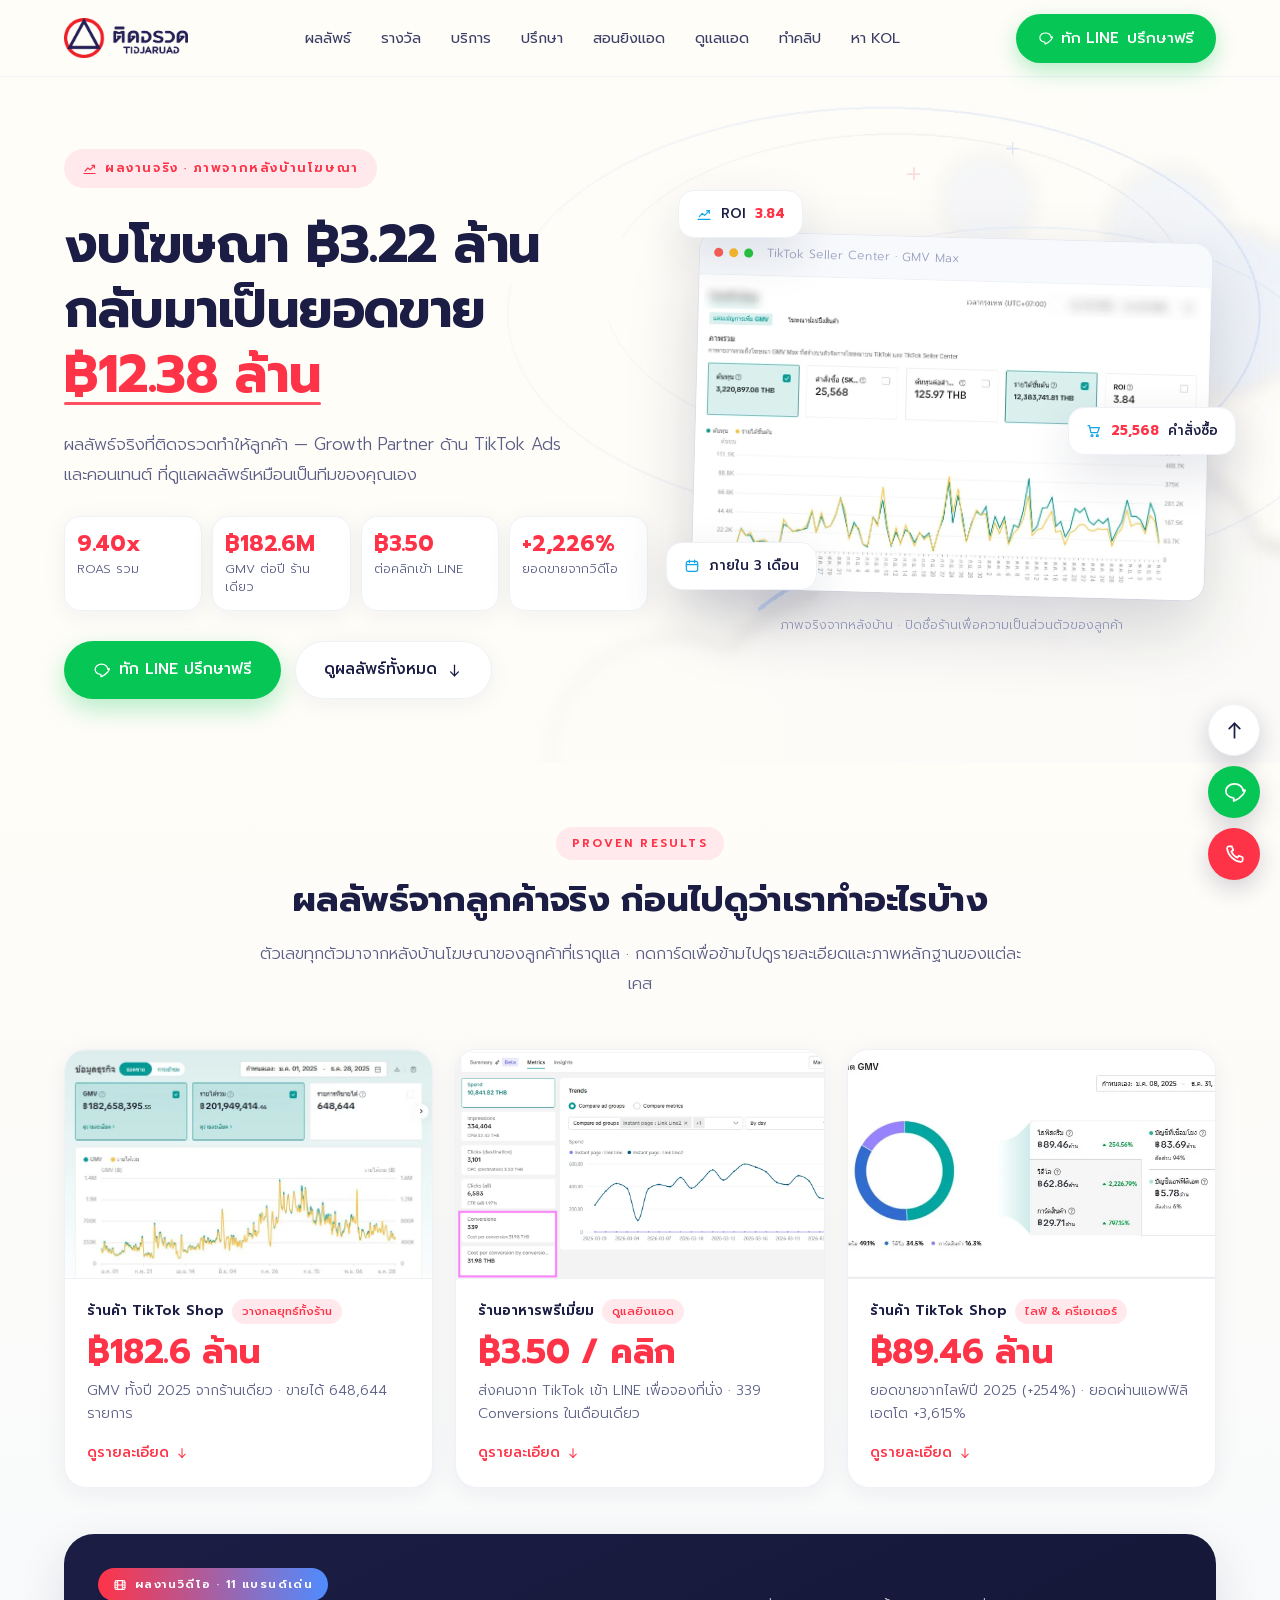
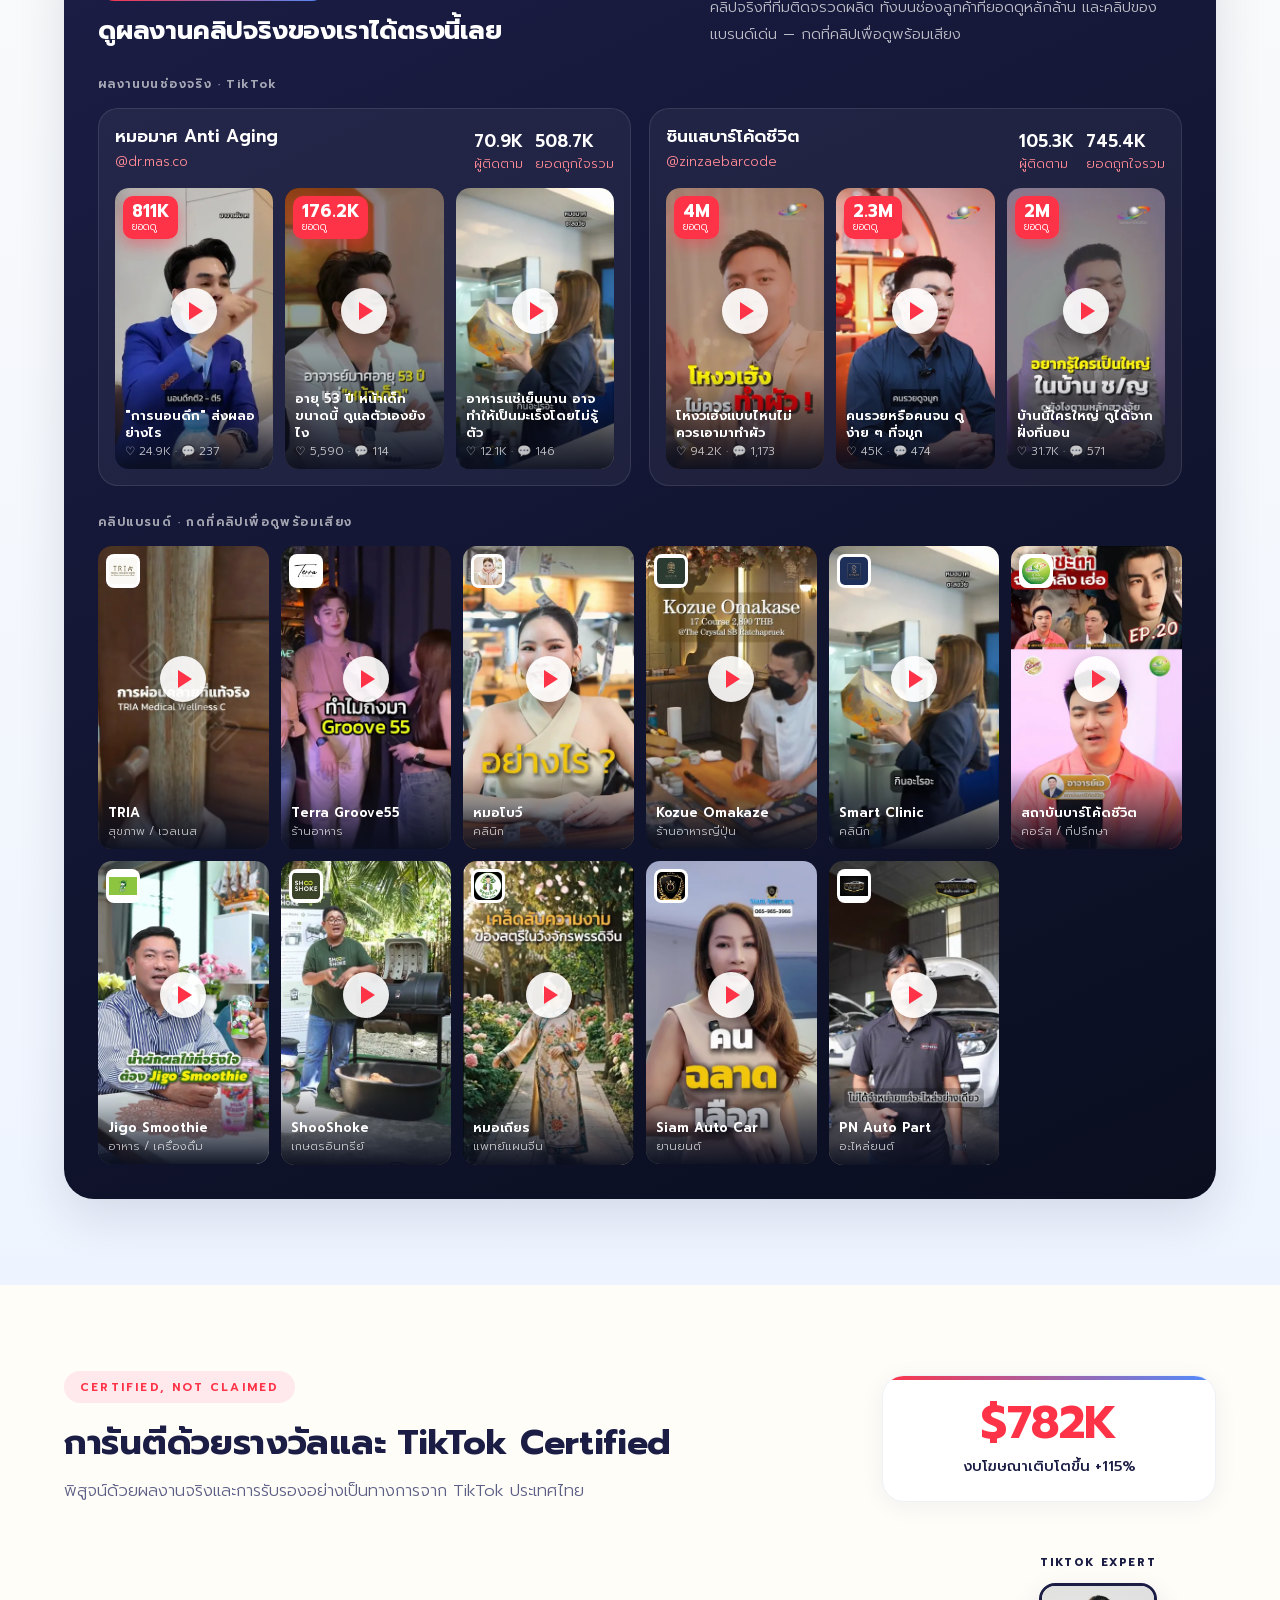
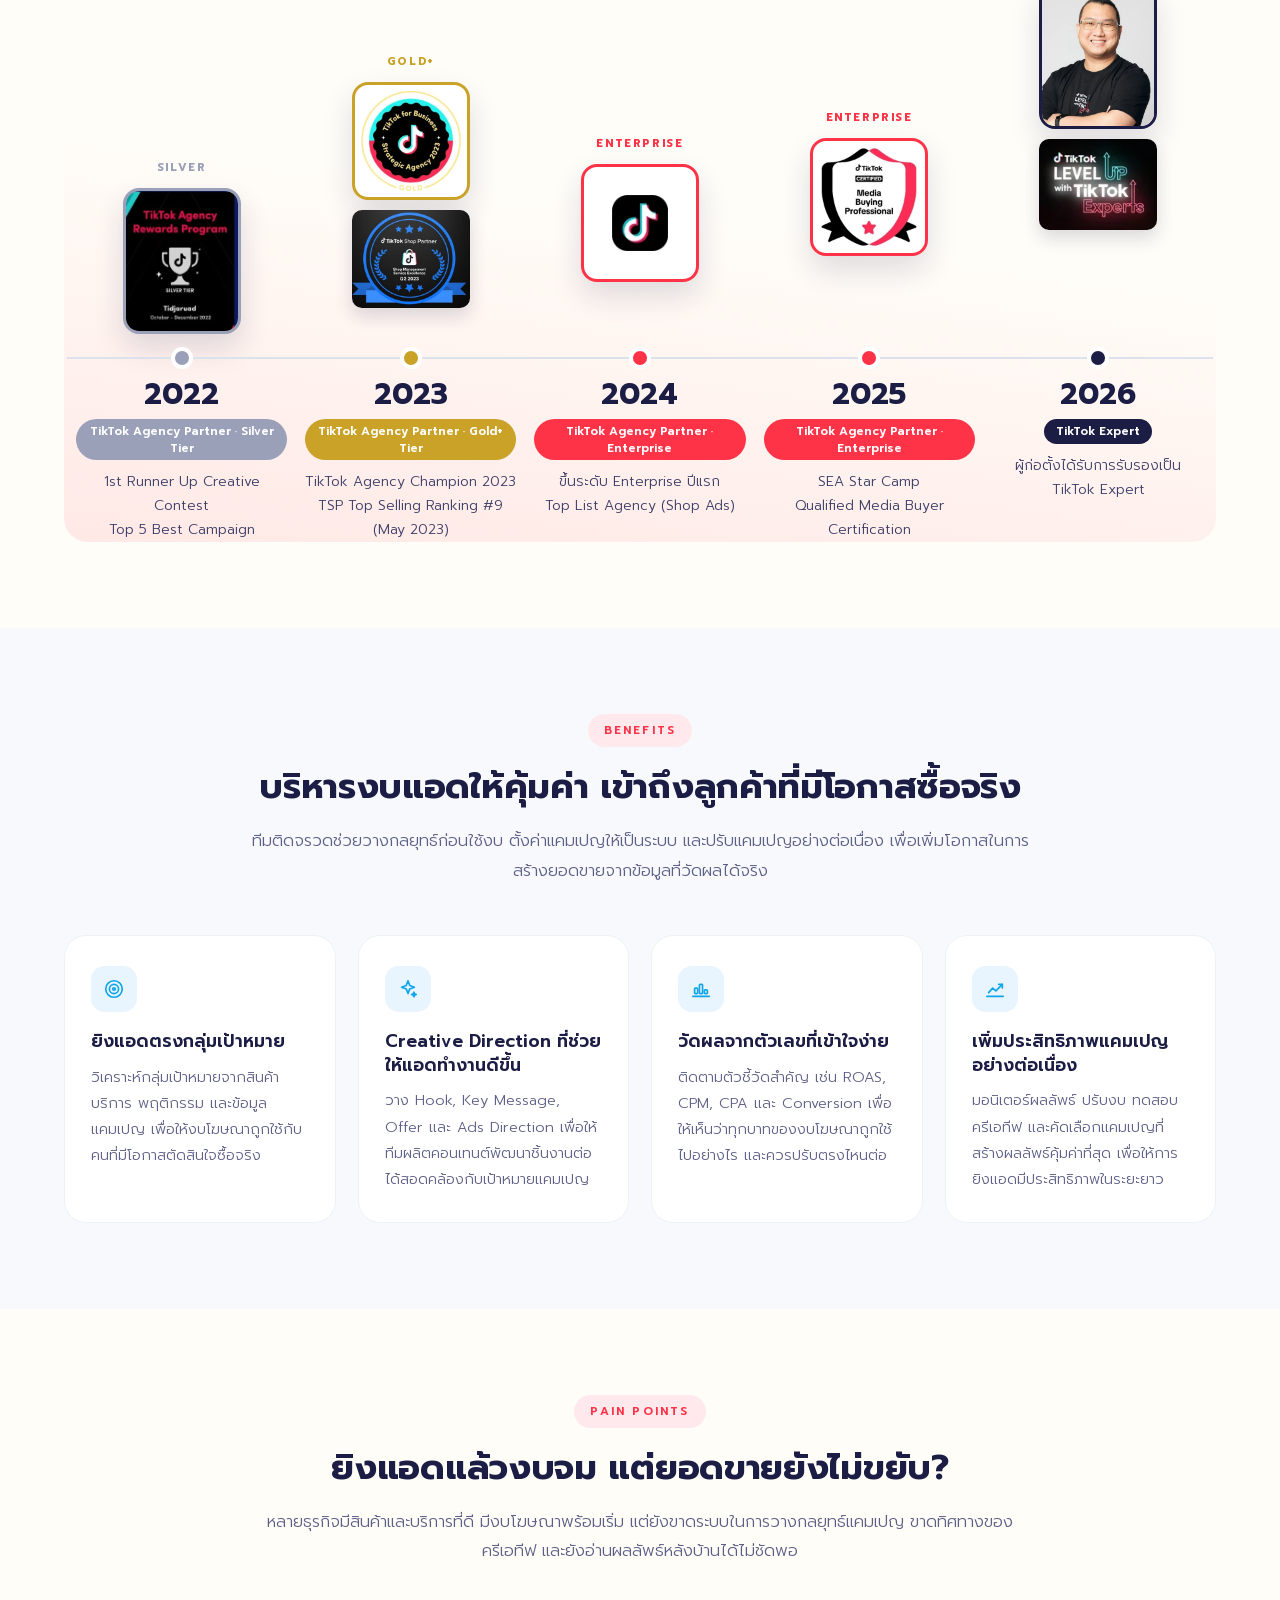
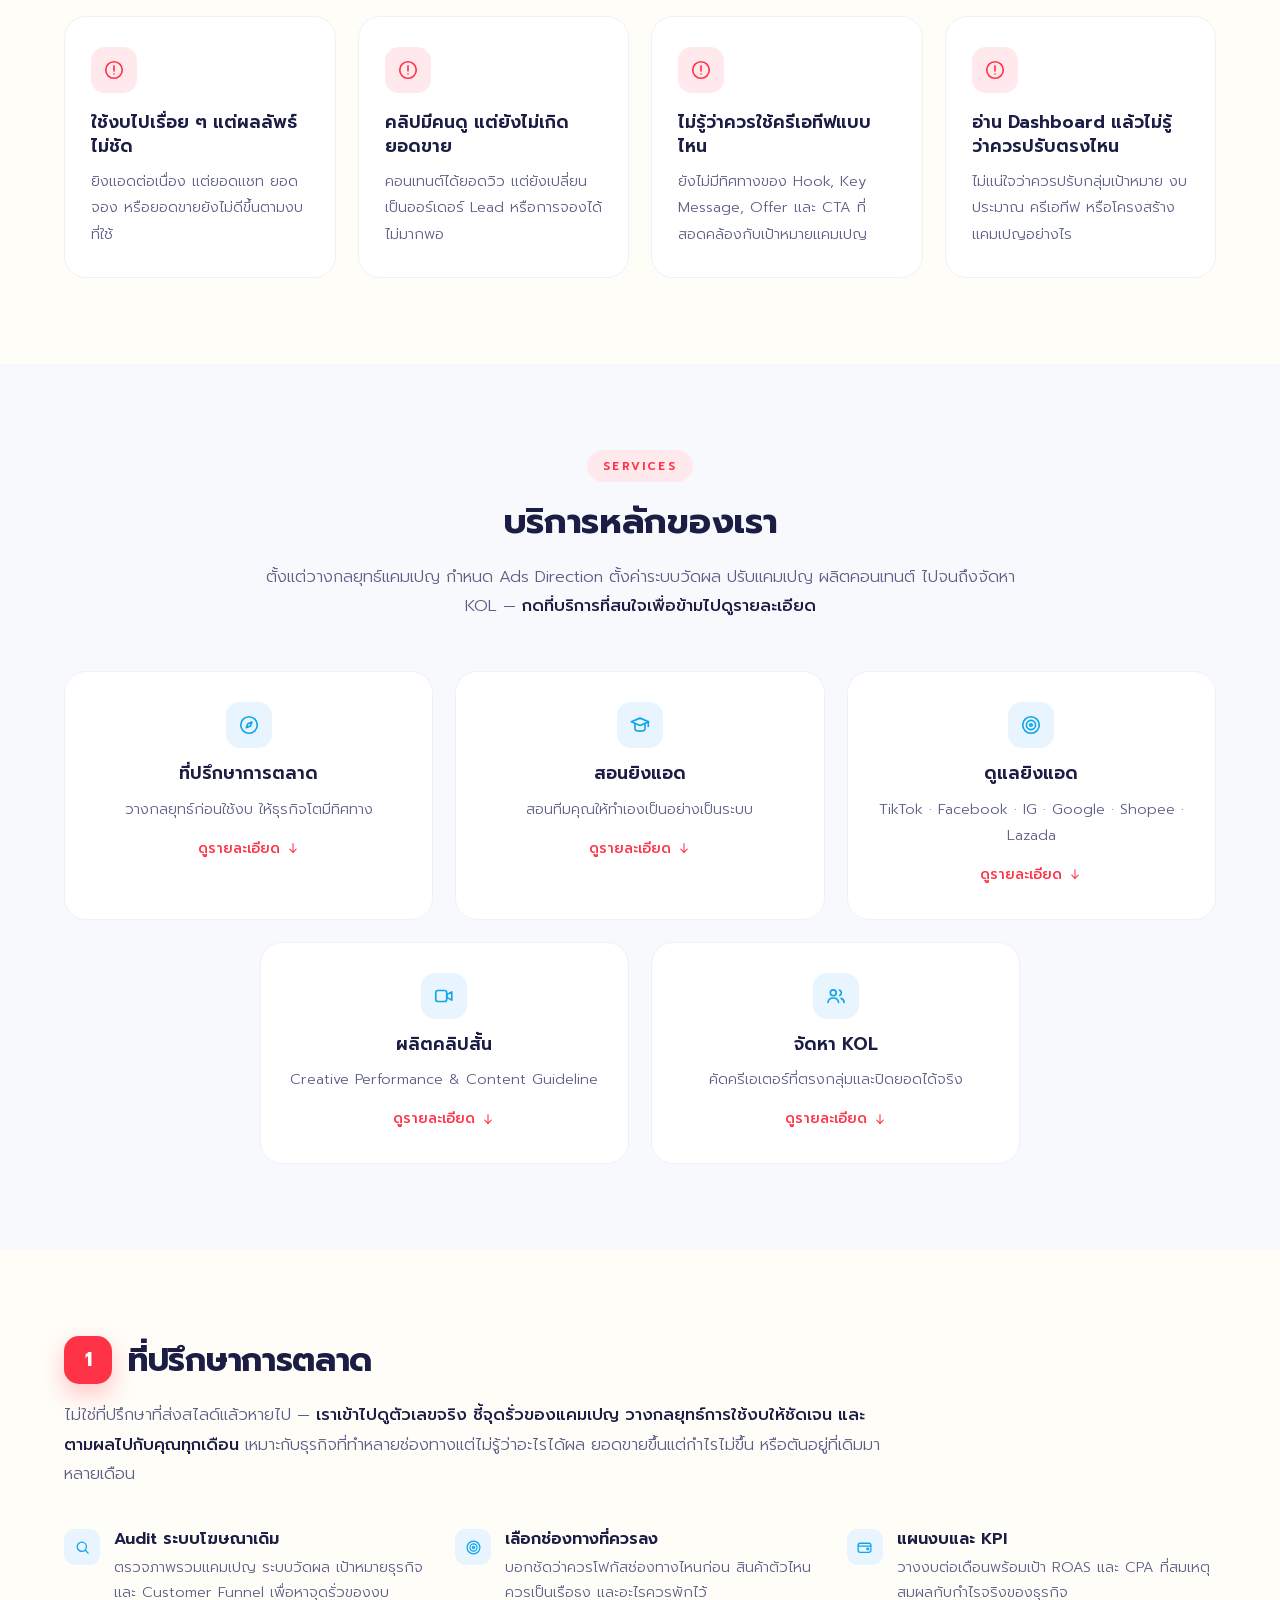
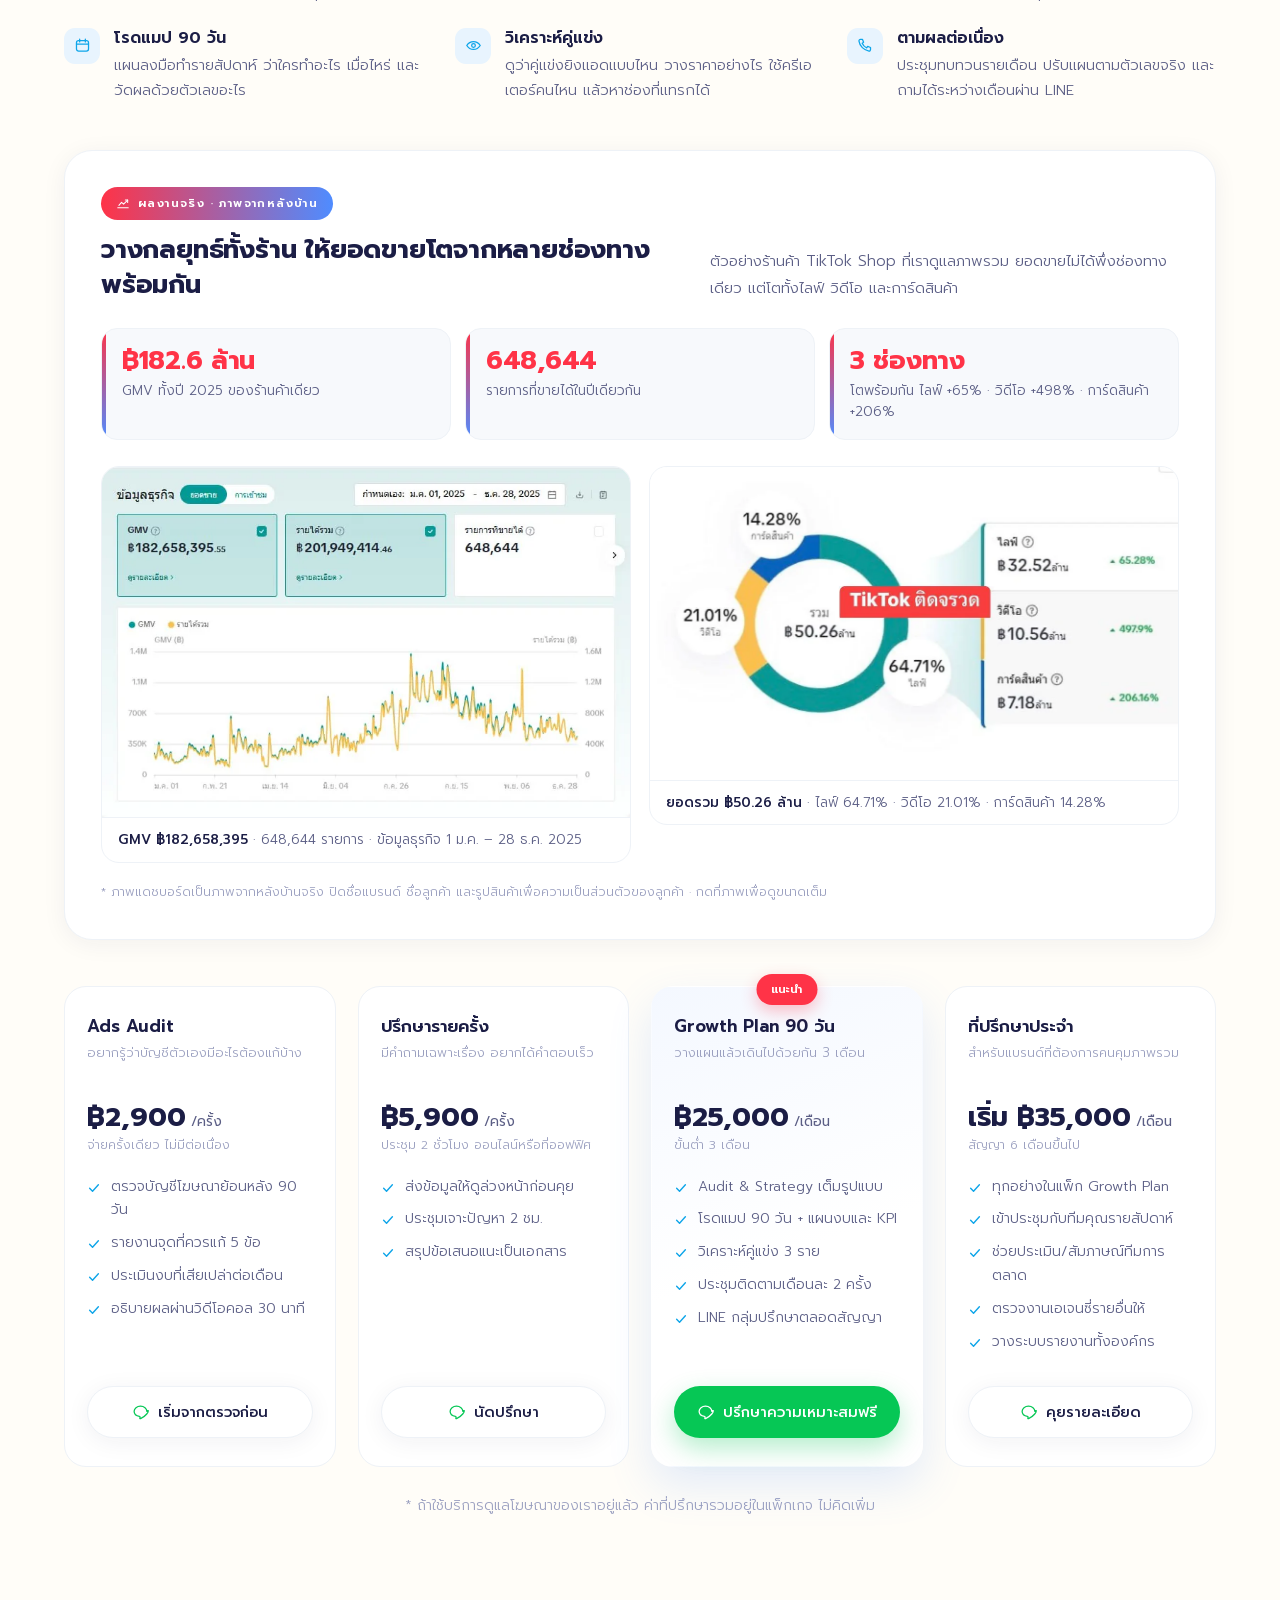
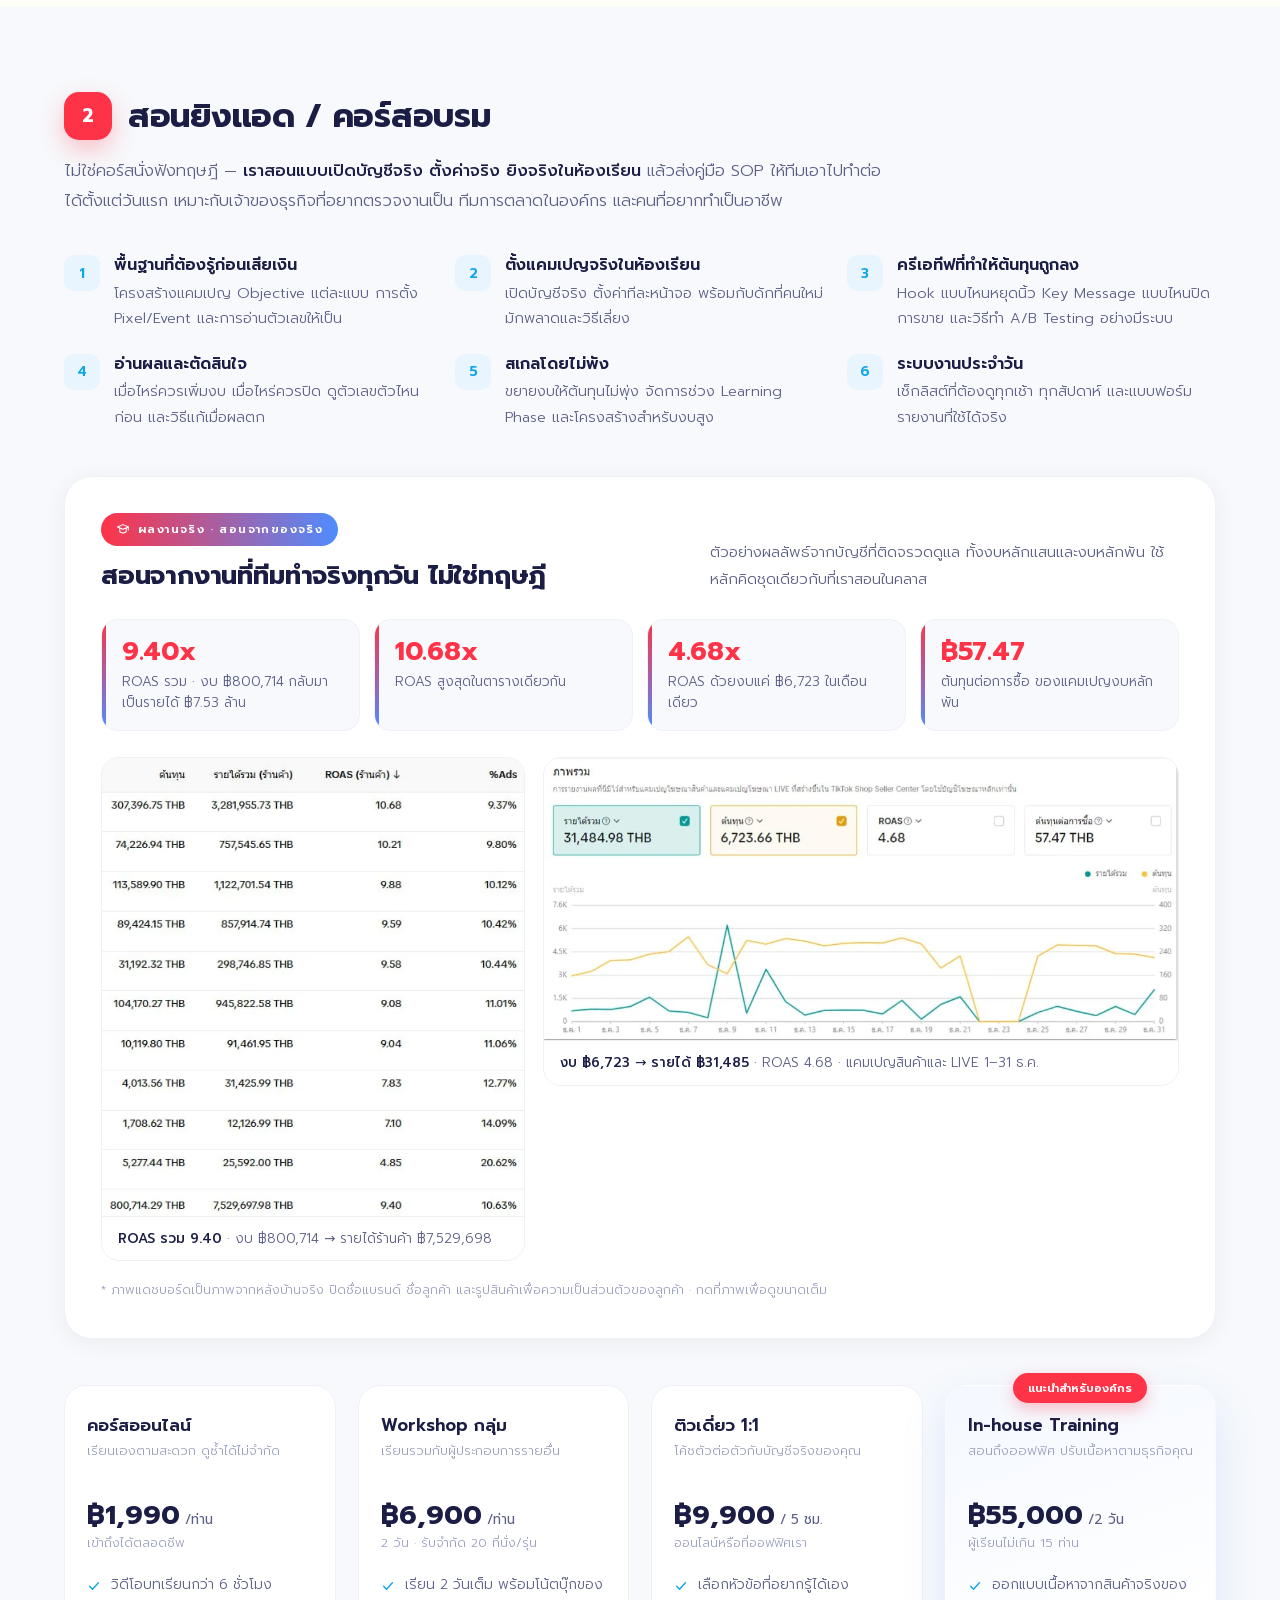
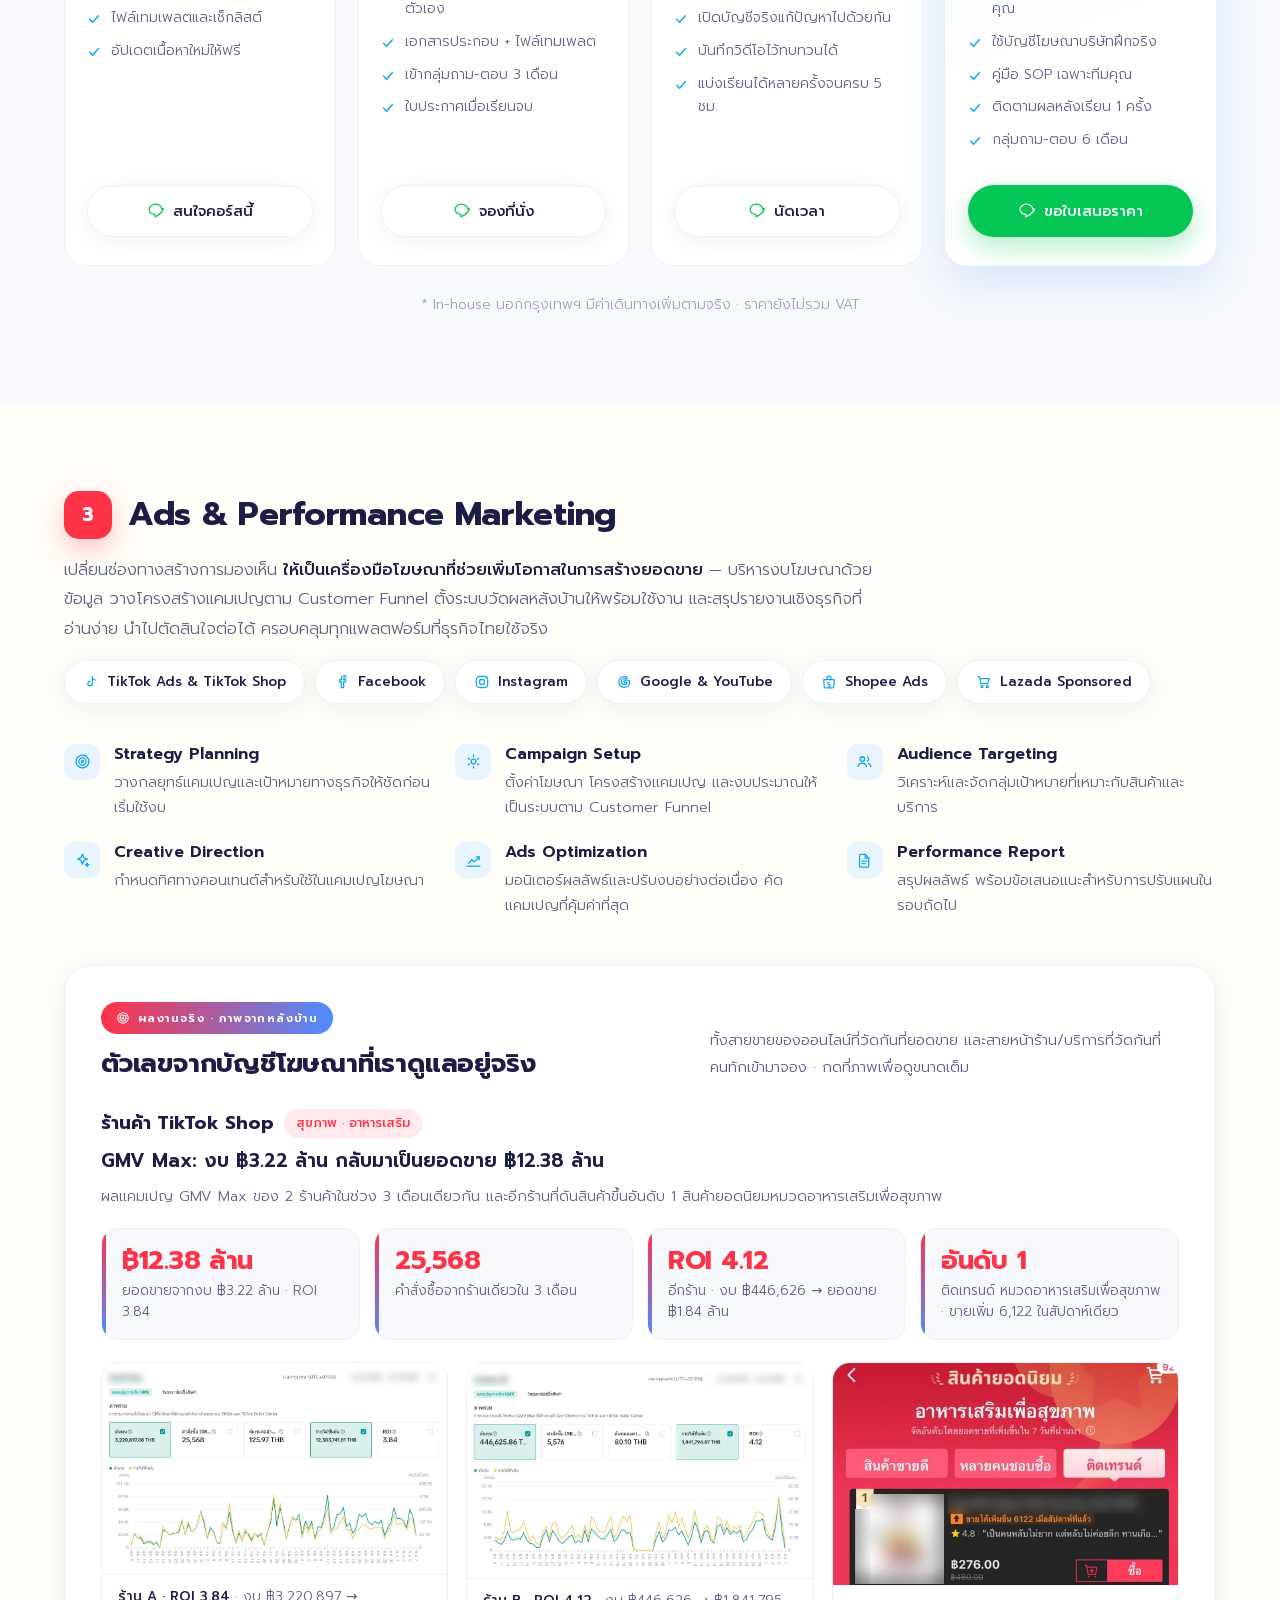
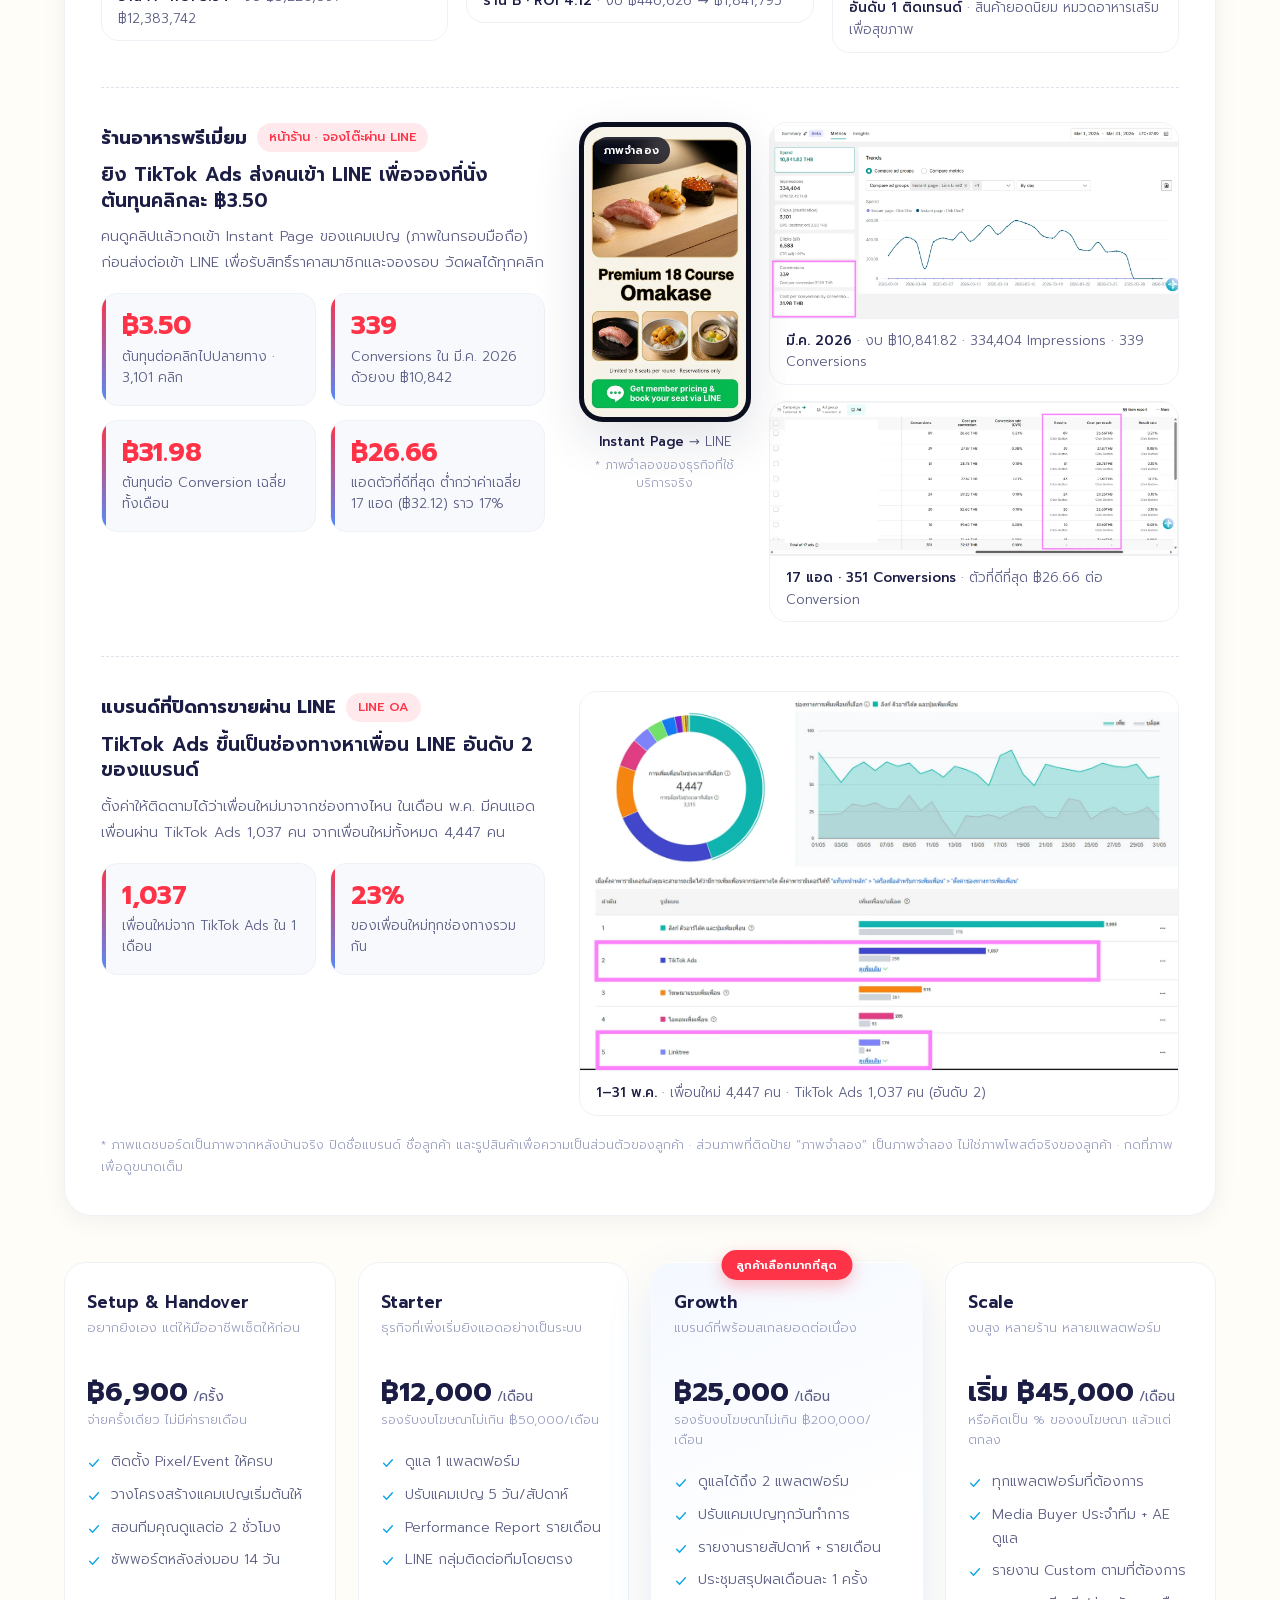
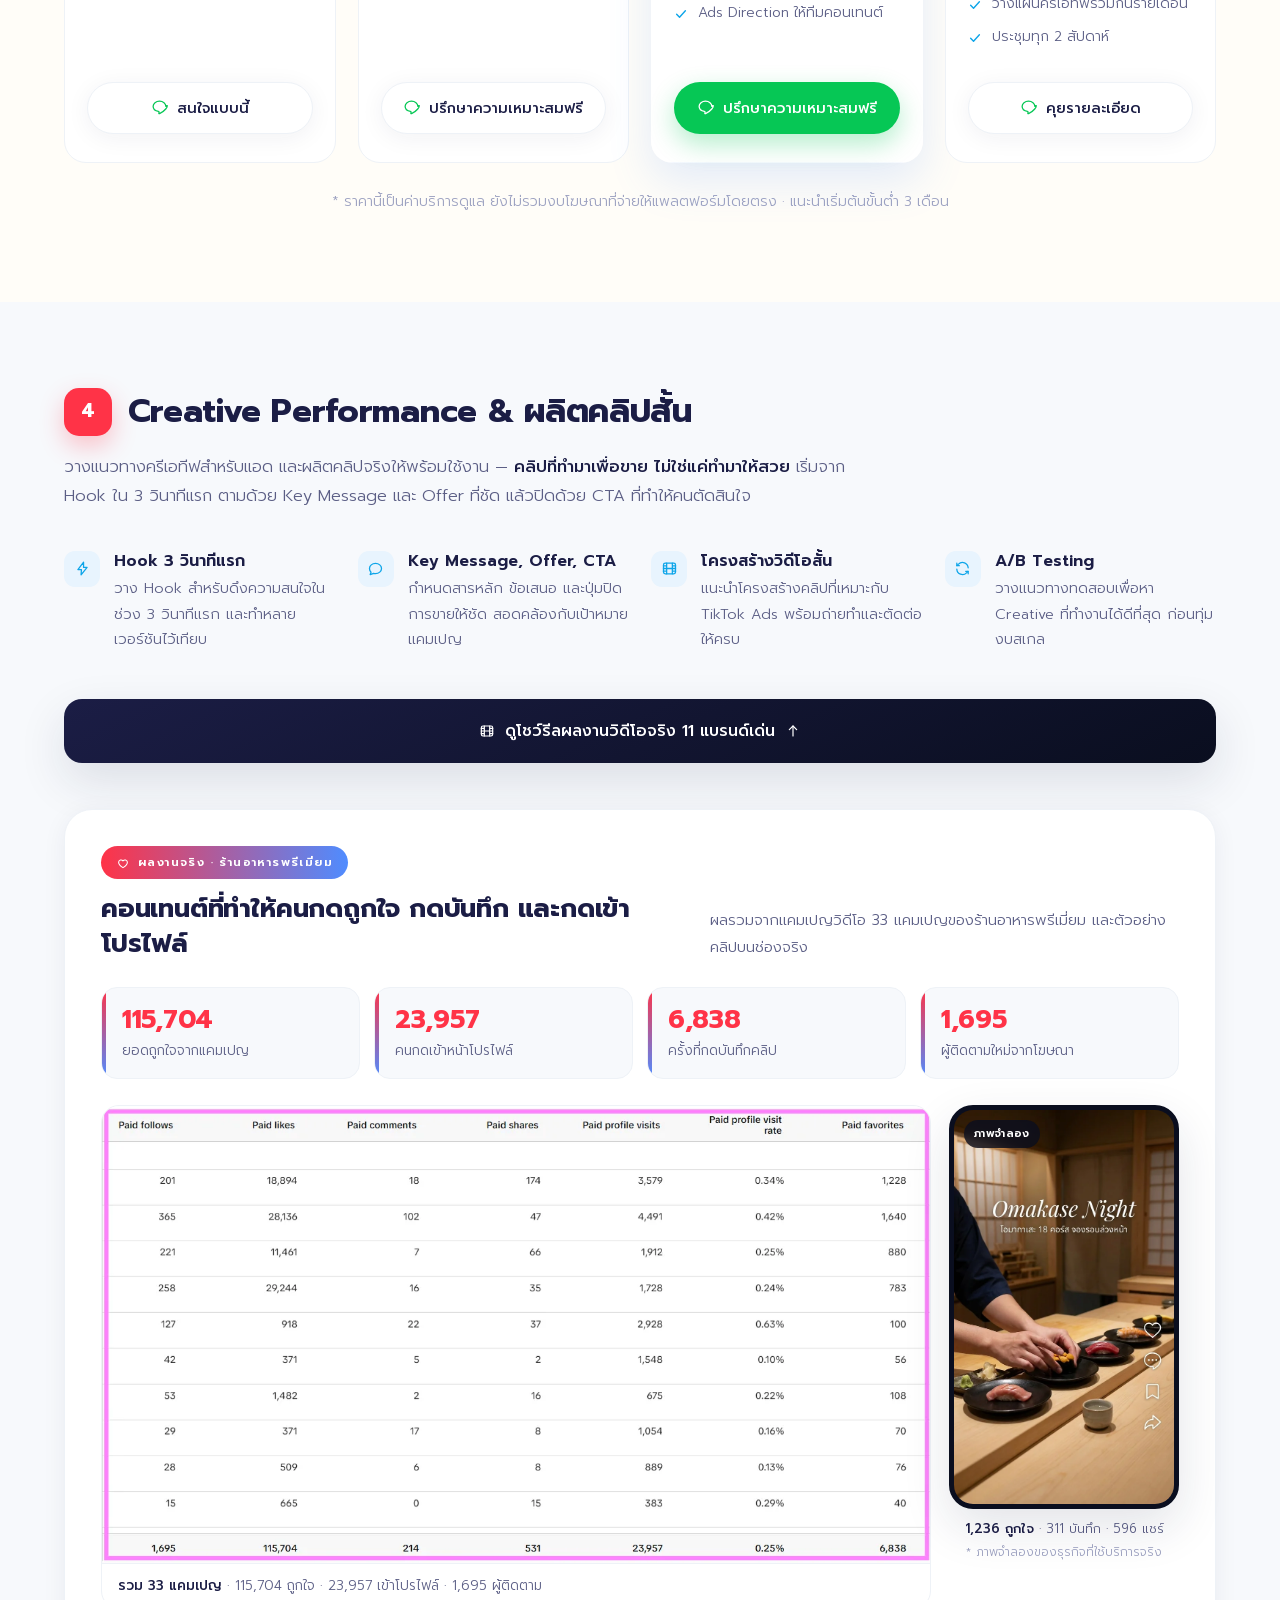
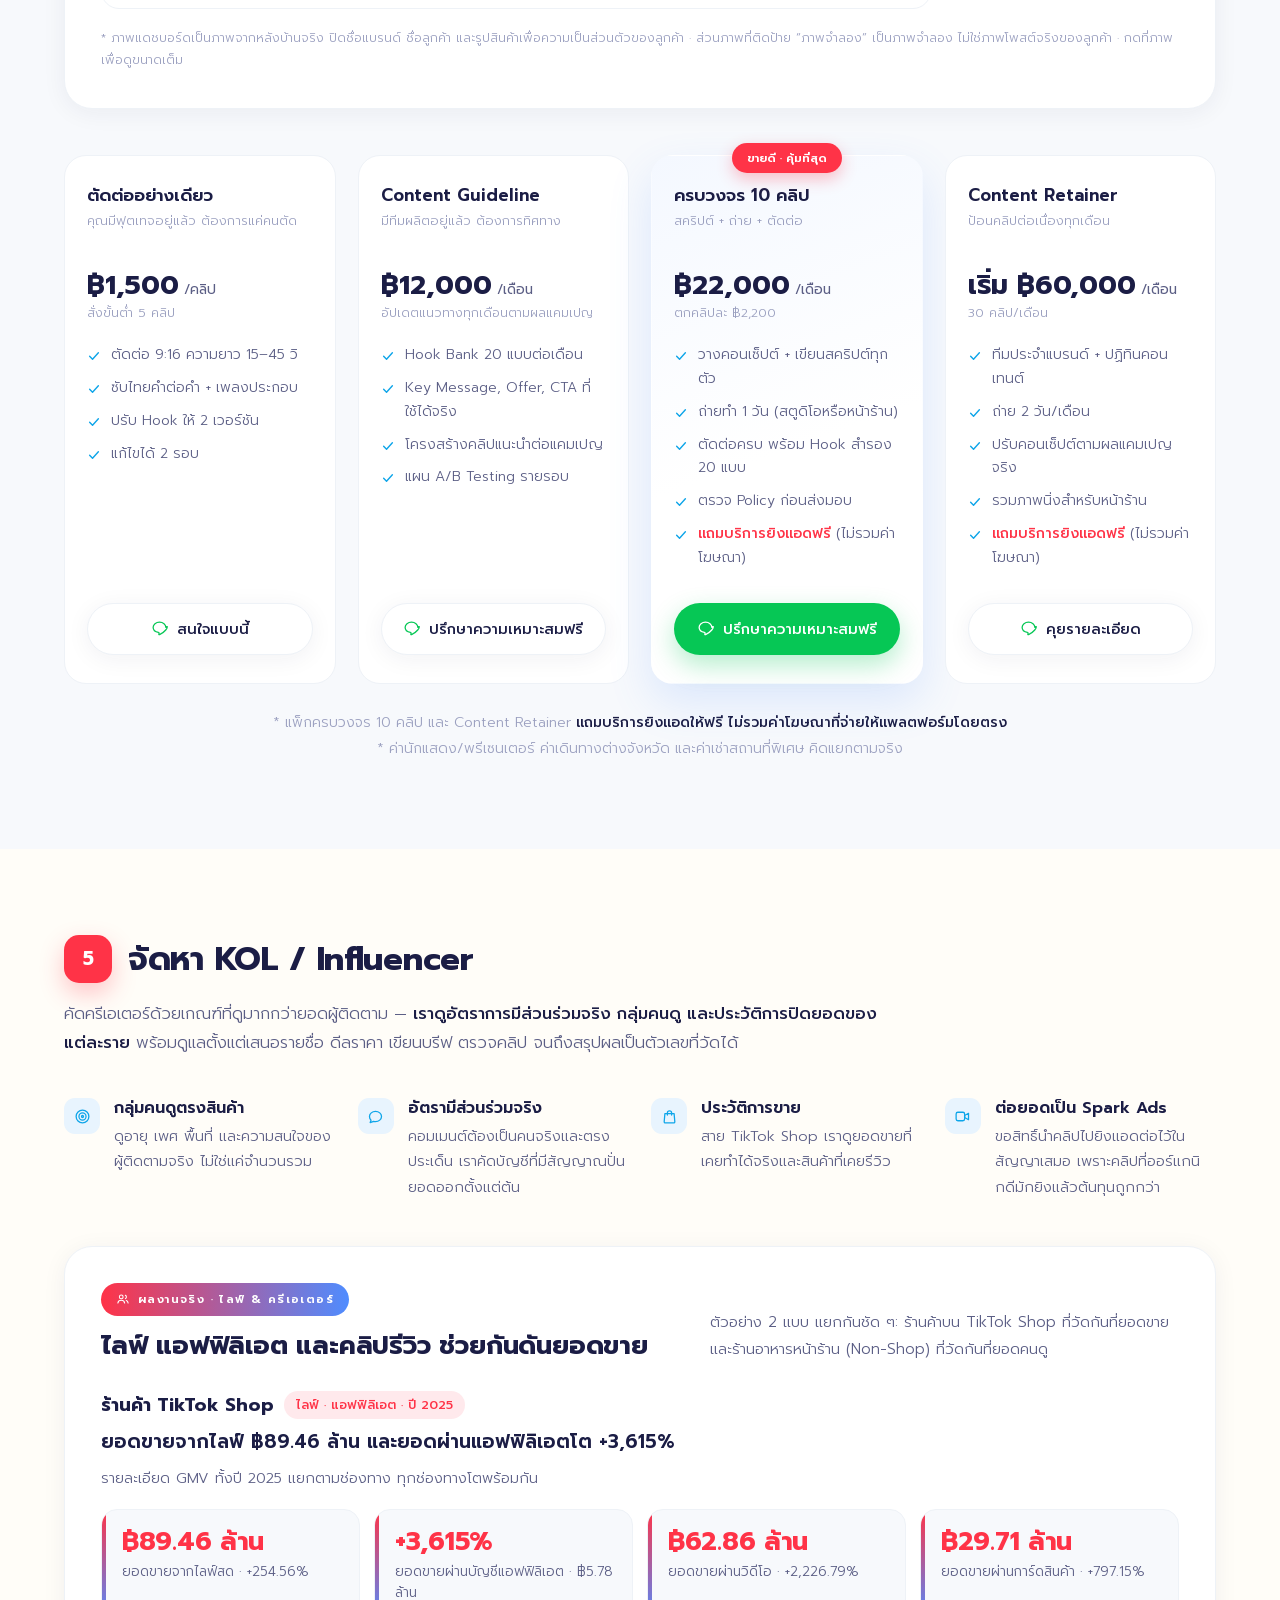
==== commit 31624eac: "LINE prefill: hire-intent wording with business/budget fields to qualify ChatGPT Ads leads" ====
--- a/index.html
+++ b/index.html
@@ -222,7 +222,7 @@
 
 /* ===== CTA ===== */
 .cta-box{background:linear-gradient(150deg,#FFF4F5 0%,#F2F7FF 100%);border:1px solid var(--line);border-radius:34px;padding:60px 40px;text-align:center;position:relative;overflow:hidden}
-.cta-box .mini{width:110px;height:auto;margin:0 auto 6px;filter:drop-shadow(0 14px 26px rgba(27,29,69,.16))}
+.cta-box .mini{width:110px;margin:0 auto 6px;filter:drop-shadow(0 14px 26px rgba(27,29,69,.16))}
 .cta-box h2{font-size:clamp(25px,3.4vw,37px);font-weight:700;margin-bottom:16px;letter-spacing:-.3px}
 .cta-box .hl{color:var(--red)}
 .cta-box p{max-width:600px;margin:0 auto 30px;font-size:16.5px}
@@ -692,7 +692,7 @@
         <h2>การันตีด้วยรางวัลและ TikTok Certified</h2>
         <p>พิสูจน์ด้วยผลงานจริงและการรับรองอย่างเป็นทางการจาก TikTok ประเทศไทย</p>
       </div>
-      <div class="cert-stat"><b>฿70M+</b><span>งบโฆษณา TikTok ที่บริหาร ปี 2025</span></div>
+      <div class="cert-stat"><b>$782K</b><span>งบโฆษณาเติบโตขึ้น +115%</span></div>
     </div>
     <div class="cert-line">
       <div class="cert-col t-s" style="--up:0"><div class="cert-vis"><div class="cert-tier">Silver</div><div class="cb photo"><img src="assets/awards/2022-silver.webp" width="244" height="314" alt="TikTok Agency Rewards Program · Silver Tier" loading="lazy"></div></div><div class="cert-axis"></div><div class="cert-y">2022</div><div class="cert-t">TikTok Agency Partner · Silver Tier</div><ul><li>1st Runner Up Creative Contest</li><li>Top 5 Best Campaign</li></ul></div>
@@ -1300,7 +1300,7 @@
 <section id="contact" style="padding-top:24px">
   <div class="wrap">
     <div class="cta-box">
-      <img class="mini" src="assets/mascot-small.webp" alt="" width="110" height="73" loading="lazy">
+      <img class="mini" src="assets/mascot-small.webp" alt="" width="110" height="150" loading="lazy">
       <div class="tagchip">FREE CONSULTATION PARTNER</div>
       <h2>พร้อมพาธุรกิจก้าวไปอีกขั้น<br>กับ<span class="hl">พาร์ทเนอร์ที่เข้าใจคุณ</span>หรือยัง?</h2>
       <p>เริ่มต้นง่าย ๆ ด้วยการพูดคุยเป้าหมาย วิเคราะห์ปัญหา และหาทิศทางการทำโฆษณาที่เหมาะกับคุณโดยเฉพาะ</p>
@@ -1423,7 +1423,7 @@
 </script>
 
 <script>
-/* ส่วนรางวัล: เลื่อนมาถึงแล้วค่อยเล่น (เส้นเวลา 2022 -> 2026 + นับเลข ฿70M+ ขึ้นจาก 0)
+/* ส่วนรางวัล: เลื่อนมาถึงแล้วค่อยเล่น (เส้นเวลา 2022 -> 2026 + นับเลข $782K ขึ้นจาก 0)
    ไม่รองรับ IntersectionObserver หรือผู้ใช้ตั้งลดการเคลื่อนไหว -> แสดงแบบนิ่งตามปกติ */
 (function(){
   var sec = document.getElementById('certified');
@@ -1432,20 +1432,19 @@
   if (!line || !('IntersectionObserver' in window)) return;
   if (window.matchMedia && matchMedia('(prefers-reduced-motion: reduce)').matches) return;
   line.classList.add('anim');
-  var target = 70, done = false;
+  var target = 782, done = false;
+  if (stat) stat.textContent = '$0K';
   var io = new IntersectionObserver(function(es){
     es.forEach(function(e){
       if (!e.isIntersecting || done) return;
       done = true; io.disconnect();
       line.classList.add('go');
       if (!stat) return;
-      stat.textContent = '฿0M';                        // เริ่มนับตอนนี้ ไม่ใช่ตอนโหลดหน้า
       var t0 = null, dur = 2200;                       // นับไปพร้อมกับเส้นเวลาที่วิ่งถึงปี 2026
       function step(t){
         if (!t0) t0 = t;
         var p = Math.min((t - t0) / dur, 1);
-        var n = Math.round(target * (1 - Math.pow(1 - p, 3)));
-        stat.textContent = '฿' + n + 'M' + (p >= 1 ? '+' : '');   // เครื่องหมาย + ใส่ตอนนับจบ
+        stat.textContent = '$' + Math.round(target * (1 - Math.pow(1 - p, 3))) + 'K';
         if (p < 1) requestAnimationFrame(step);
       }
       requestAnimationFrame(step);
@@ -1510,12 +1509,19 @@
   if (src && /Android|iPhone|iPad|iPod/i.test(navigator.userAgent)) {
     var NAMES = [['chatgpt','ChatGPT'], ['openai','ChatGPT'], ['tiktok','TikTok'], ['facebook','Facebook'], ['fb','Facebook'],
                  ['instagram','Instagram'], ['ig','Instagram'], ['google','Google'], ['line','LINE']];
+    /* ข้อความตั้งต้นแบบให้กรอกข้อมูล (2026-10-08): lead จากแอด ChatGPT มีคนถามปัญหา TikTok ส่วนตัว (ผ่อน Pay Later, บัญชีโดนปิด)
+       ปนมาก -> บอกชัดว่า "จ้างทีม…ให้ธุรกิจ" และเว้นช่องธุรกิจ/งบให้กรอก คนที่ไม่ได้มีธุรกิจจะเห็นตั้งแต่ก่อนส่ง
+       บอท Botcake อ่านช่องที่กรอกเป็น BIZ/BUDGET ได้ (line-bot/botcake-instruction-tidjaruad.txt บล็อก 4) */
     var SVC = {consult: 'ที่ปรึกษาการตลาด', training: 'คอร์สสอนยิงแอด', ads: 'ดูแลแอด', content: 'ผลิตคลิปสั้น', kol: 'จัดหา KOL'};
     var name = src, s = src.toLowerCase();
     for (var i = 0; i < NAMES.length; i++) if (s.indexOf(NAMES[i][0]) > -1) { name = NAMES[i][1]; break; }
     document.querySelectorAll('a[href*="lin.ee/"]').forEach(function(a){
-      var sec = a.closest('section[id]'), svc = SVC[sec && sec.id] || SVC[land];
-      var msg = 'สวัสดีครับ/ค่ะ สนใจ' + (svc ? 'บริการ' + svc : 'ปรึกษาการตลาด') + ' (เห็นจาก ' + name + ')';
+      var sec = a.closest('section[id]');
+      var key = (sec && SVC[sec.id]) ? sec.id : (SVC[land] ? land : '');
+      var msg = key === 'training'
+        ? 'สวัสดีครับ/ค่ะ สนใจคอร์สสอนยิงแอด (เห็นจาก ' + name + ')\nเรียนเอง หรือ อบรมทีมในบริษัท: '
+        : 'สวัสดีครับ/ค่ะ สนใจจ้างทีม' + (key ? SVC[key] : 'ดูแลการตลาดออนไลน์') + (key === 'kol' ? ' ' : '') + 'ให้ธุรกิจ (เห็นจาก ' + name + ')' +
+          '\nธุรกิจ/สินค้าที่ขาย: \nงบโฆษณาต่อเดือน: ';
       a.href = 'https://line.me/R/oaMessage/%40fpr0123n/?' + encodeURIComponent(msg);
     });
   }
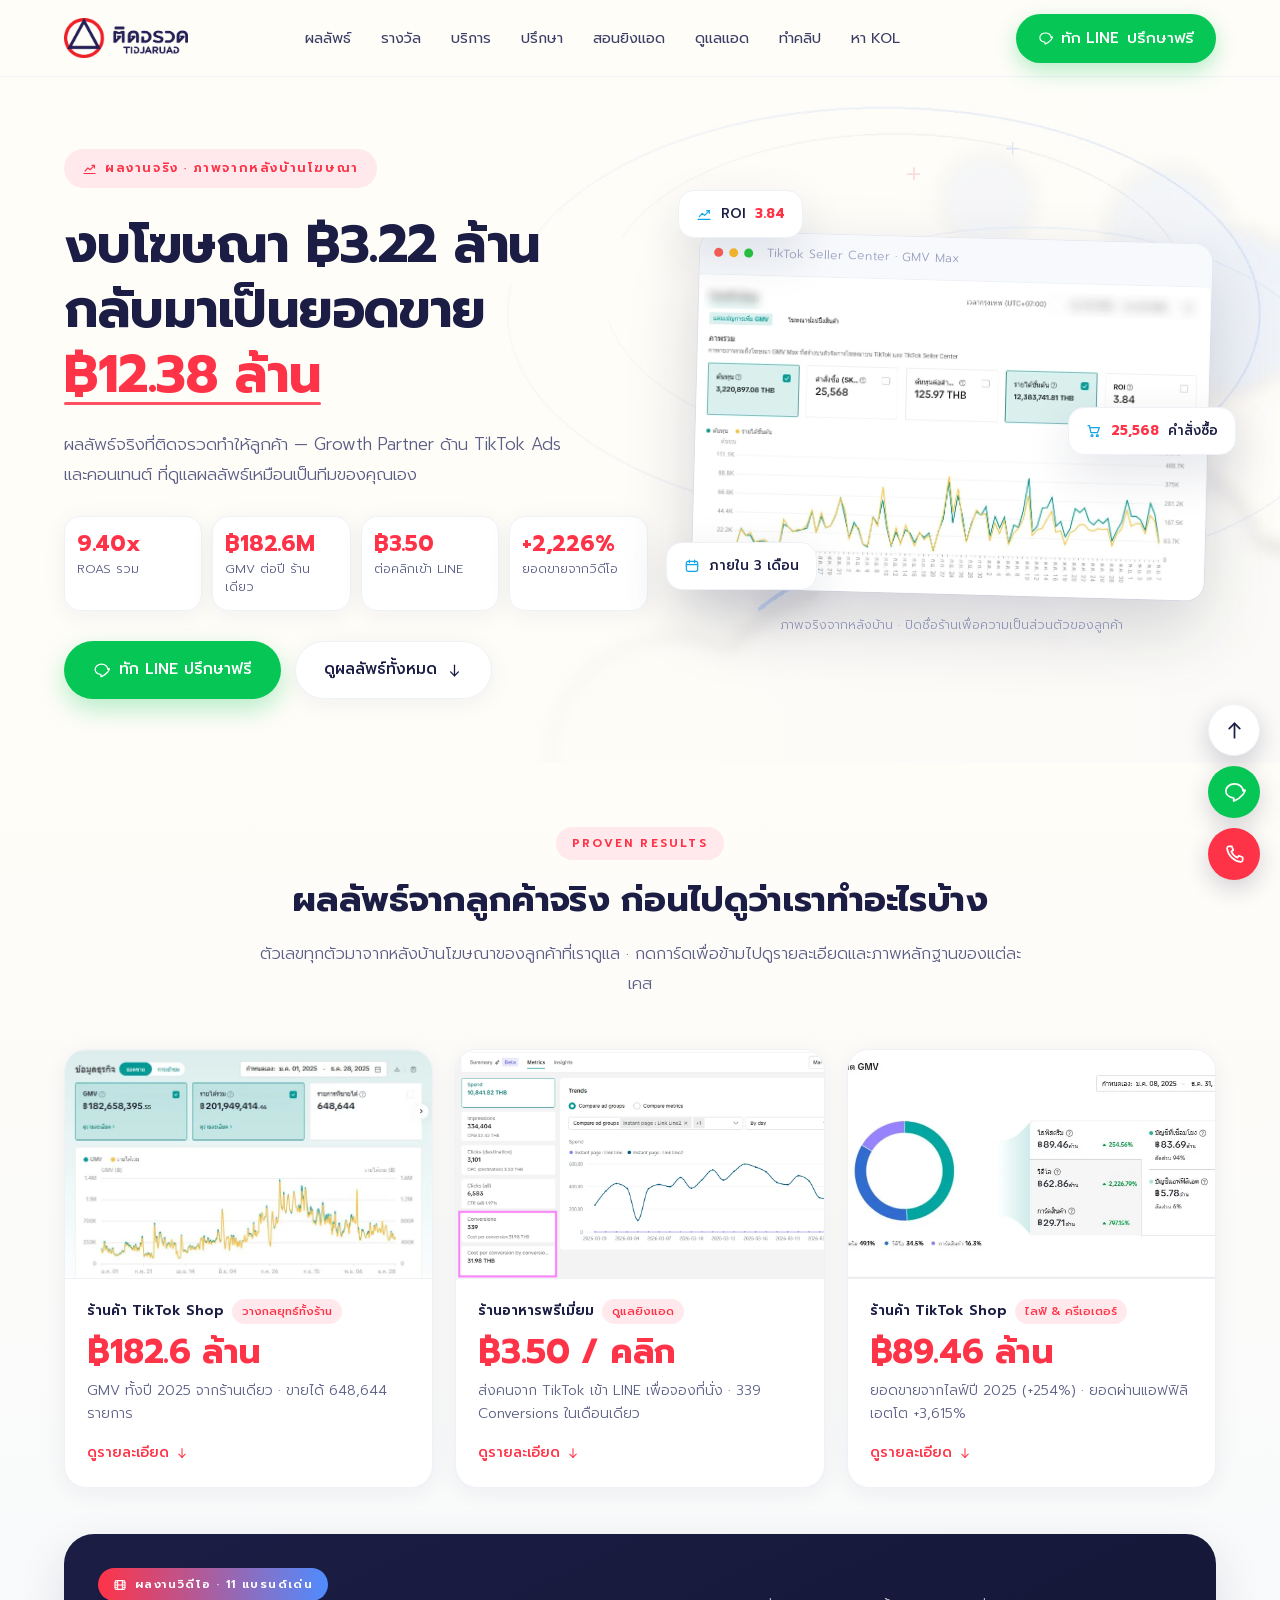
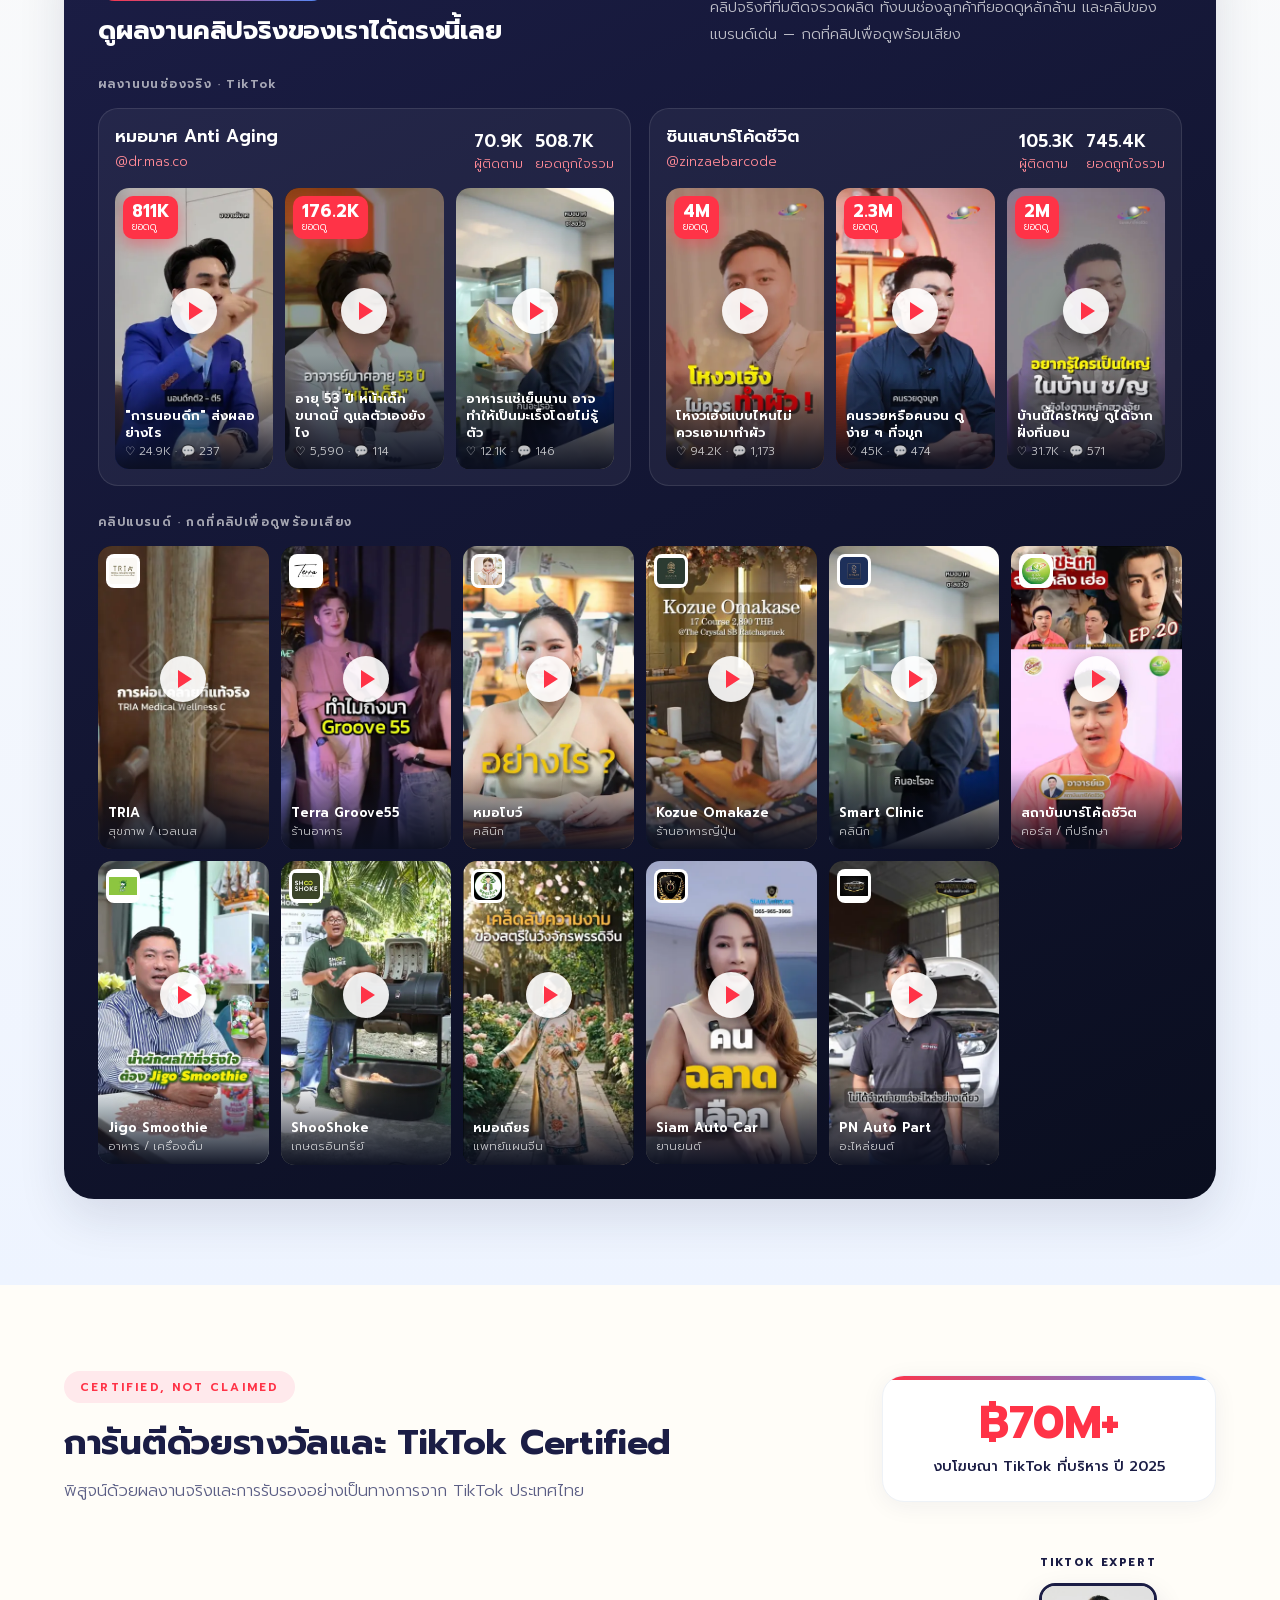
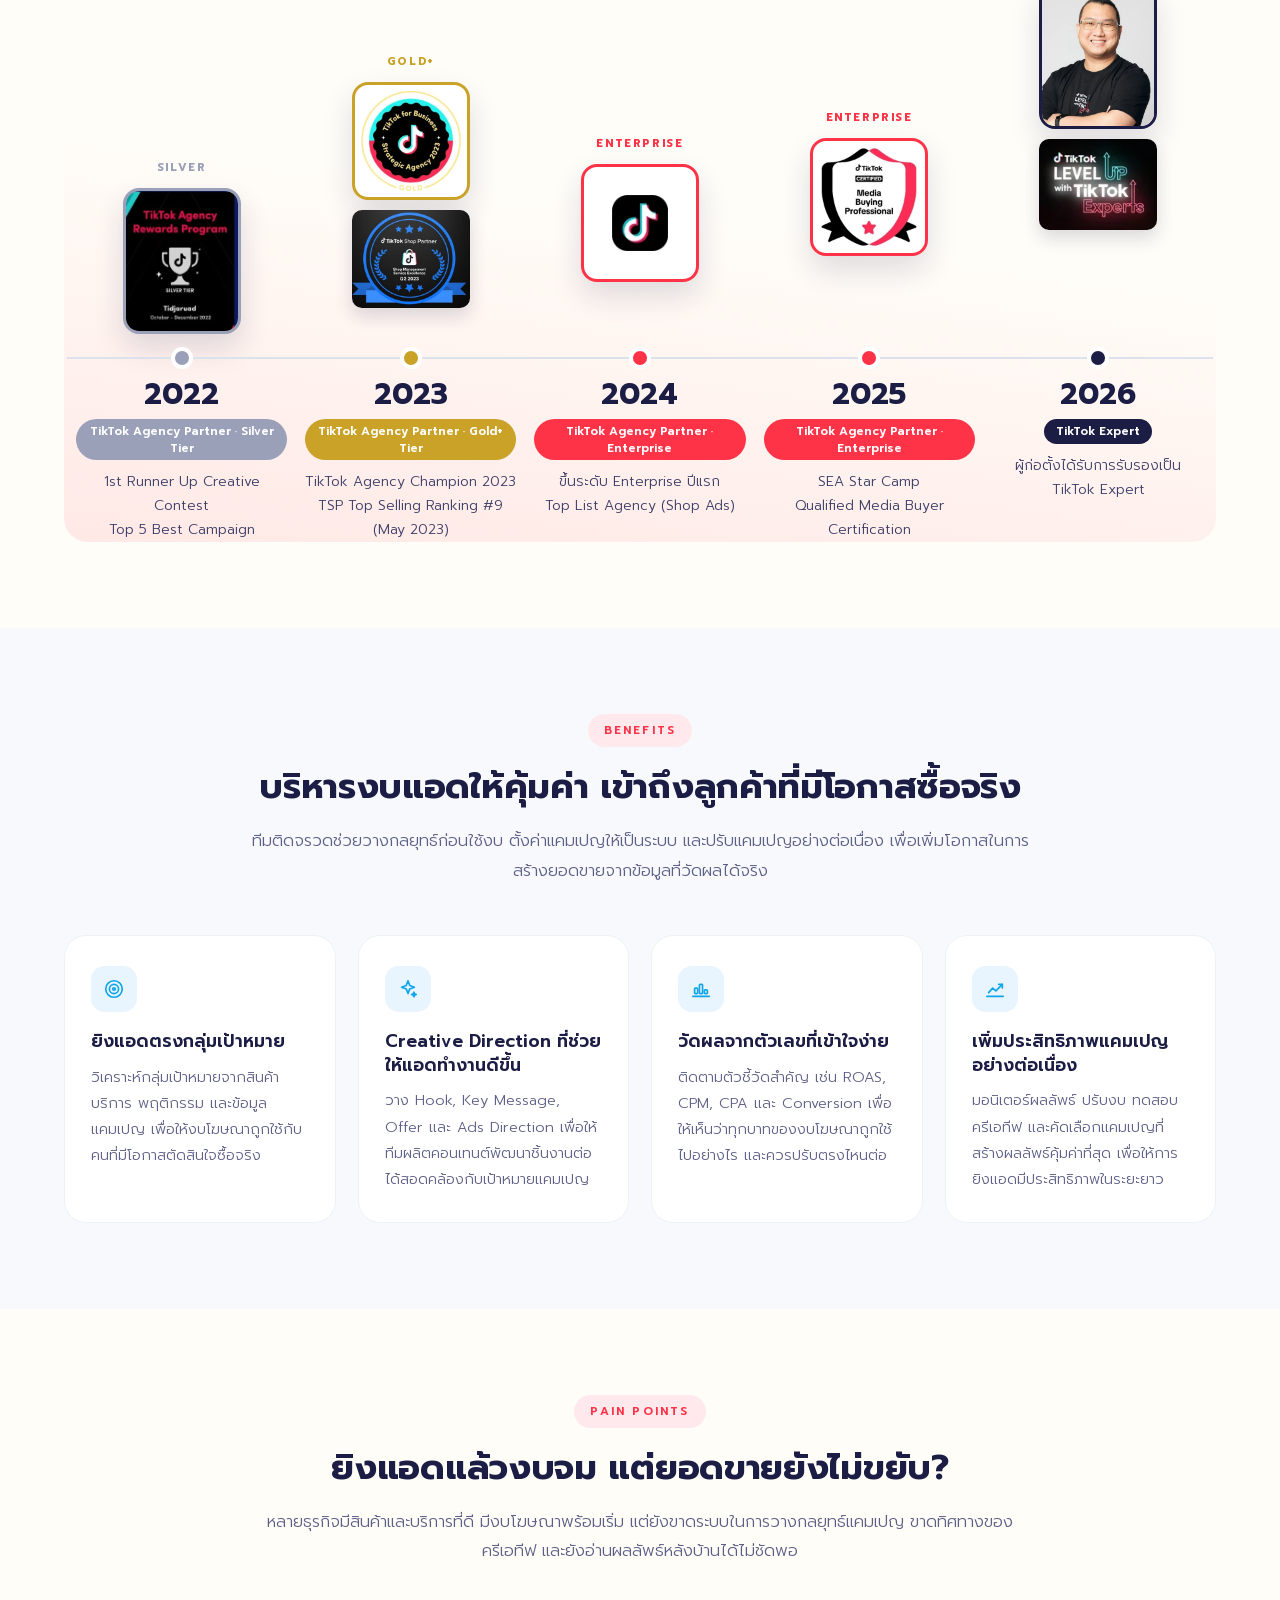
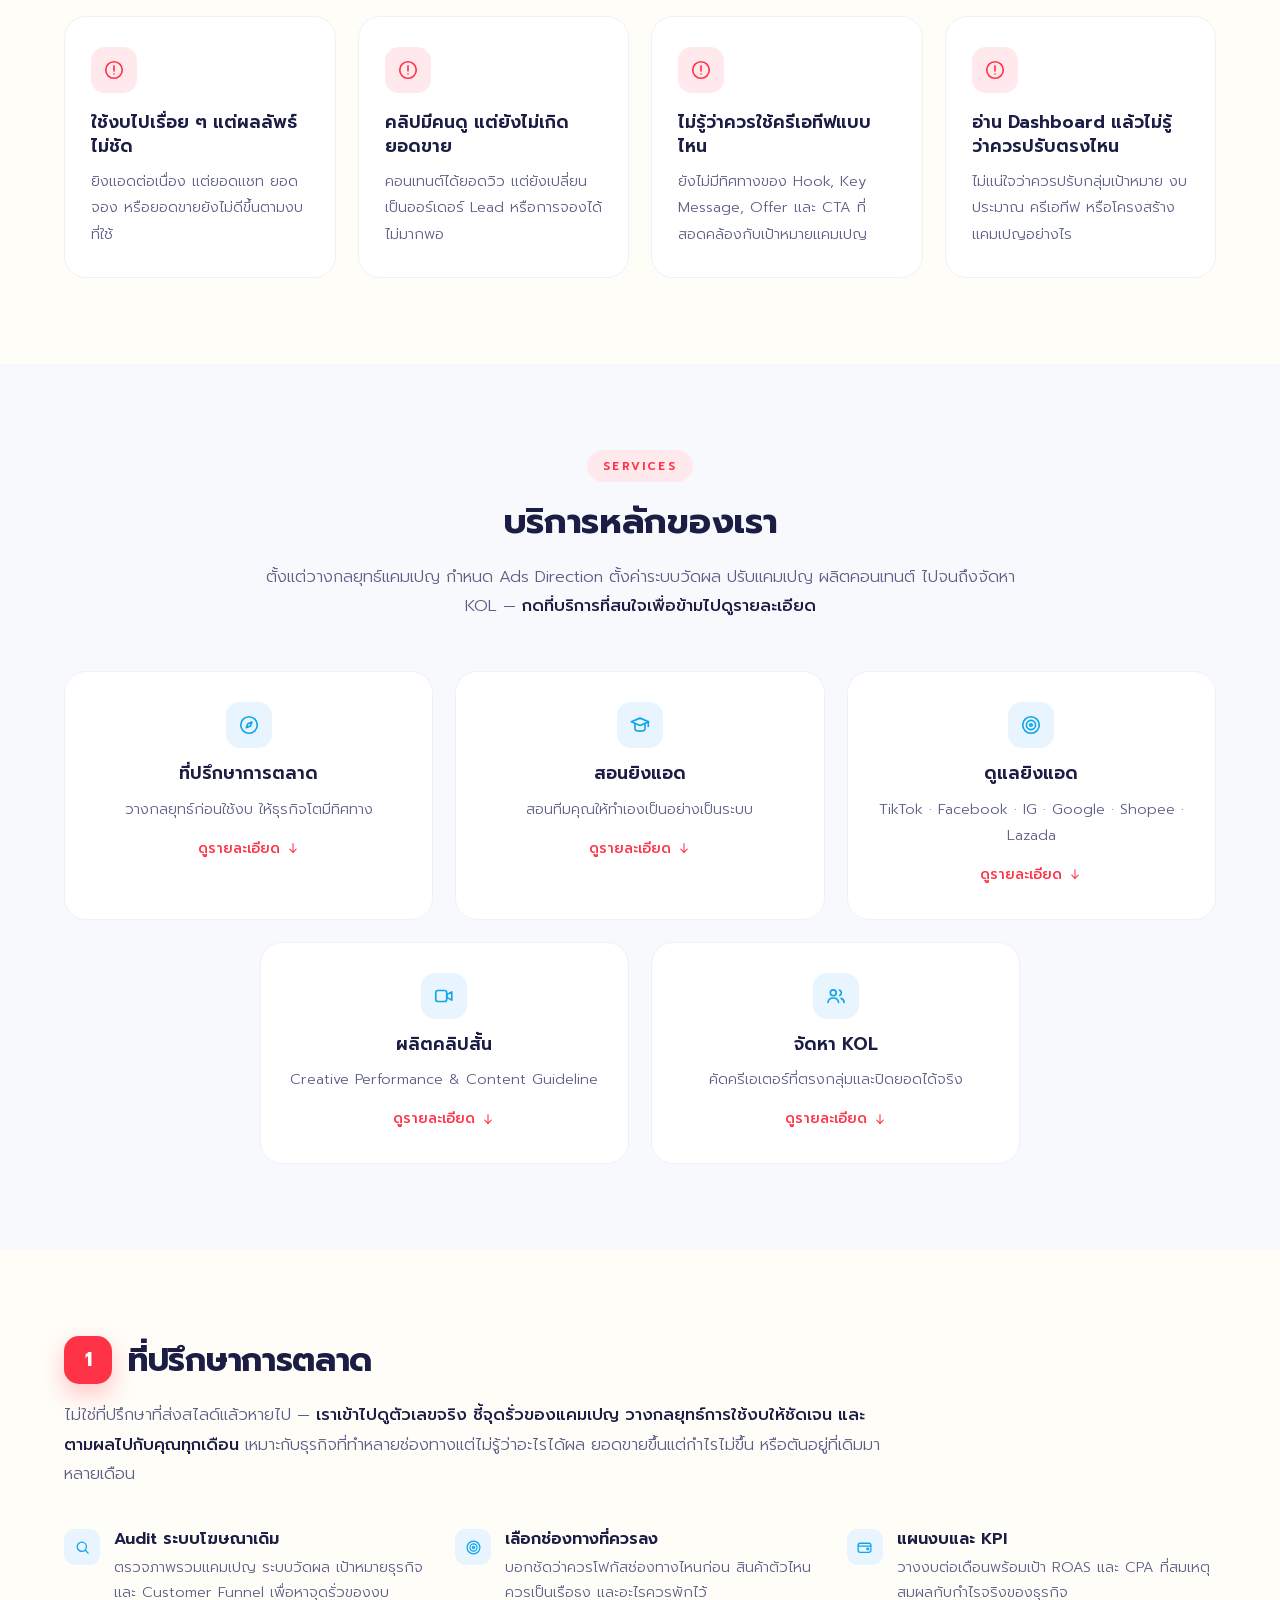
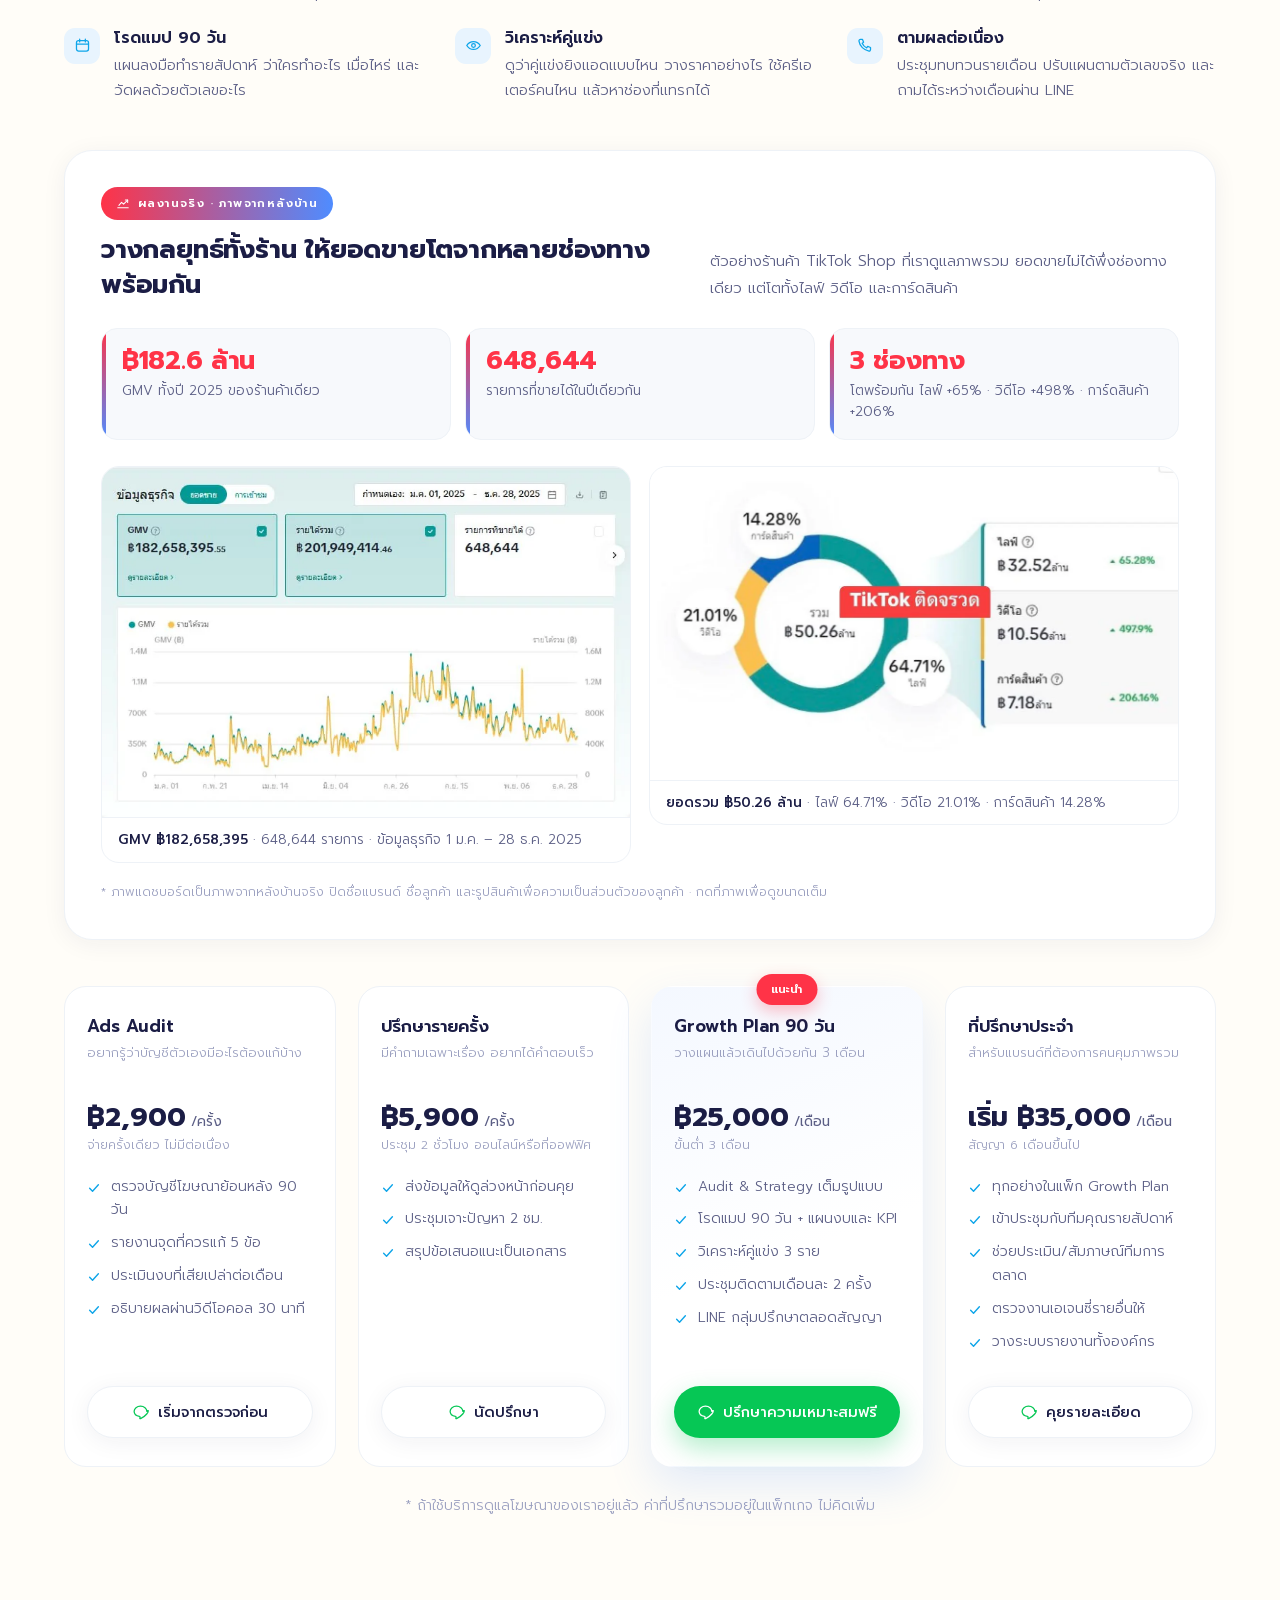
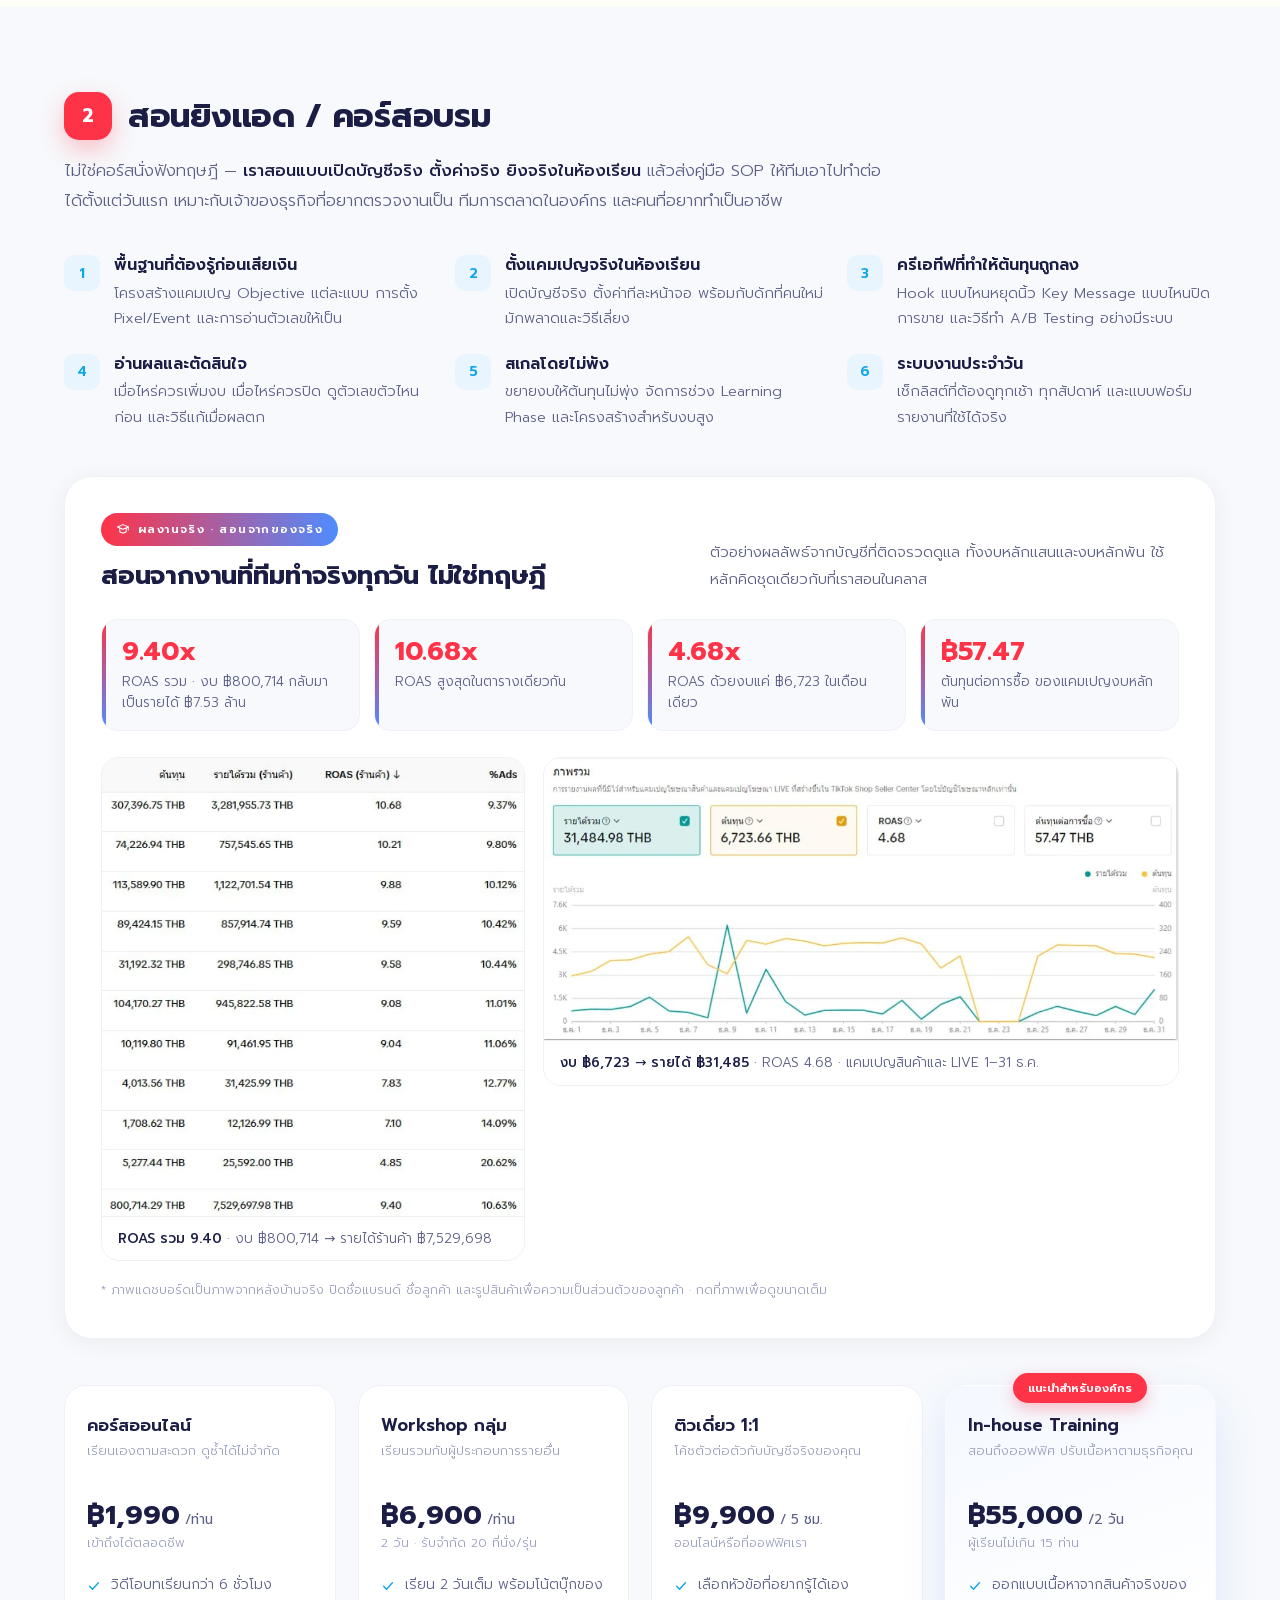
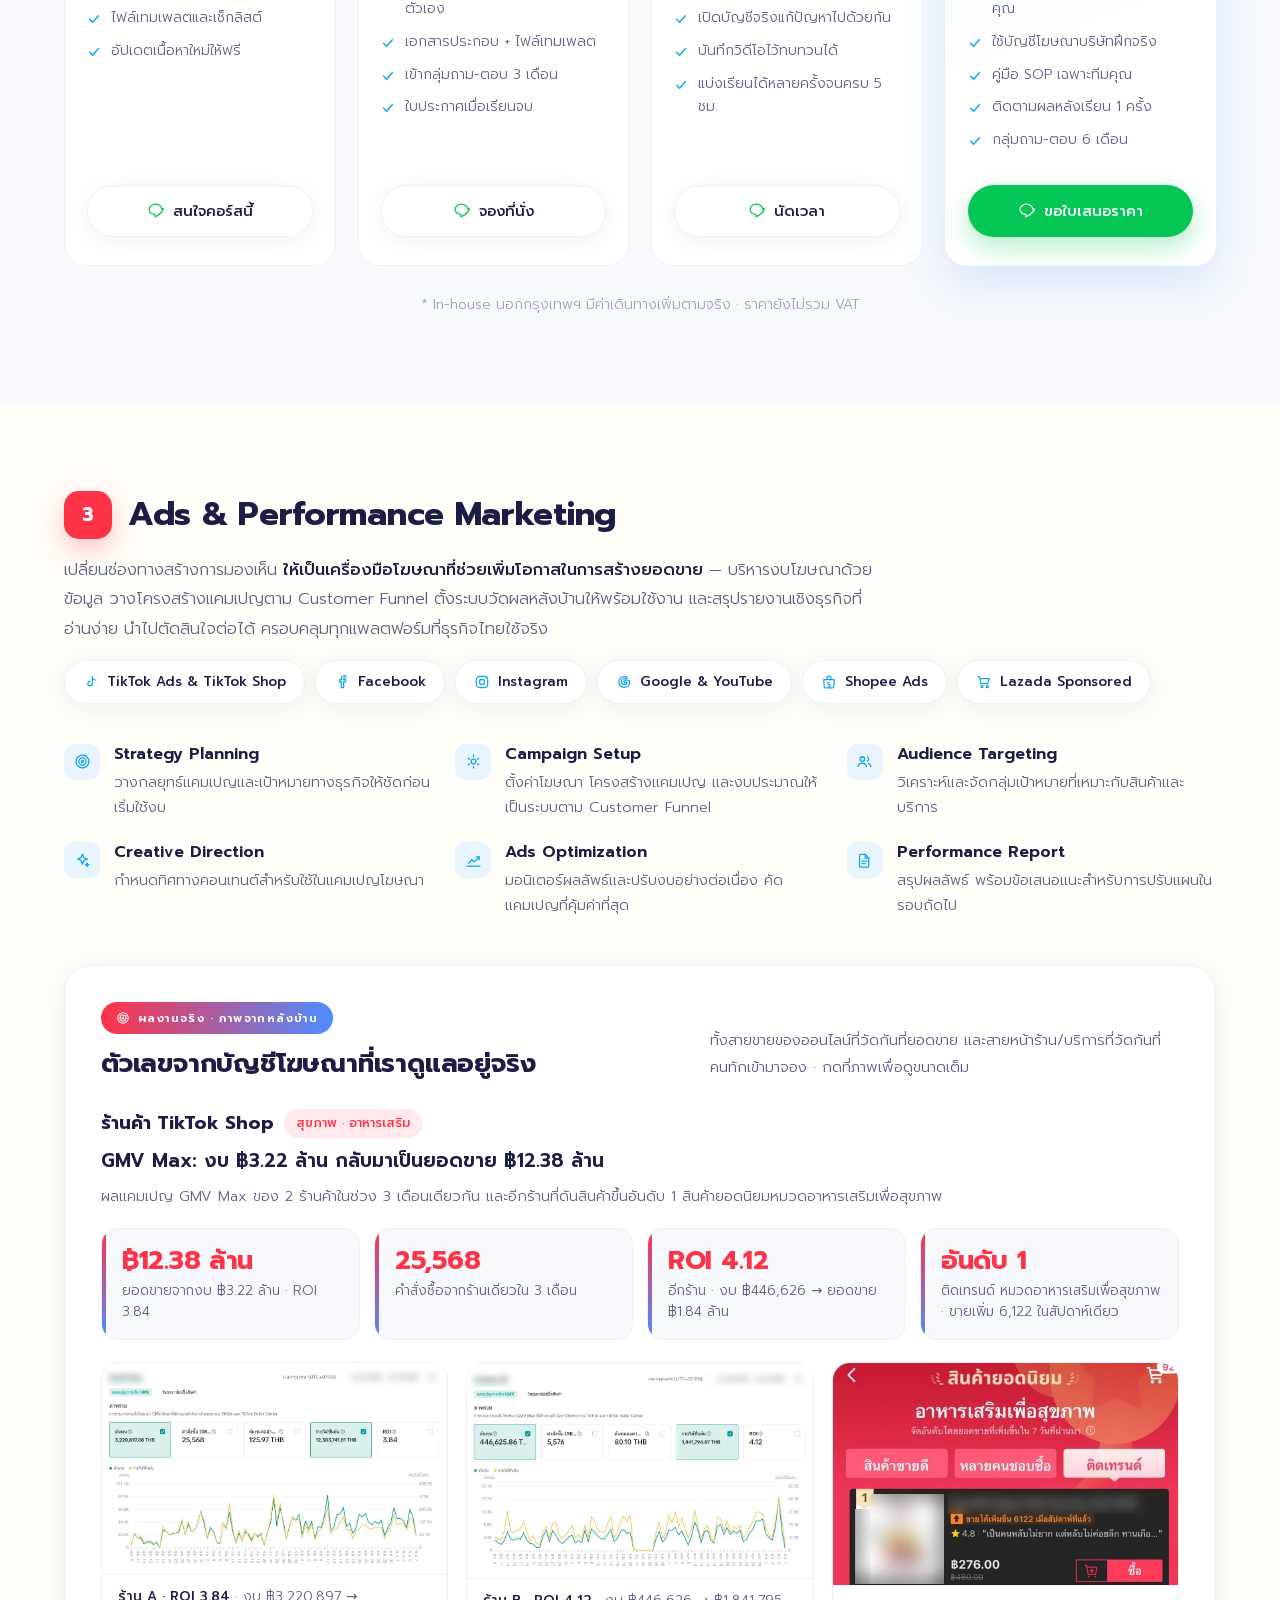
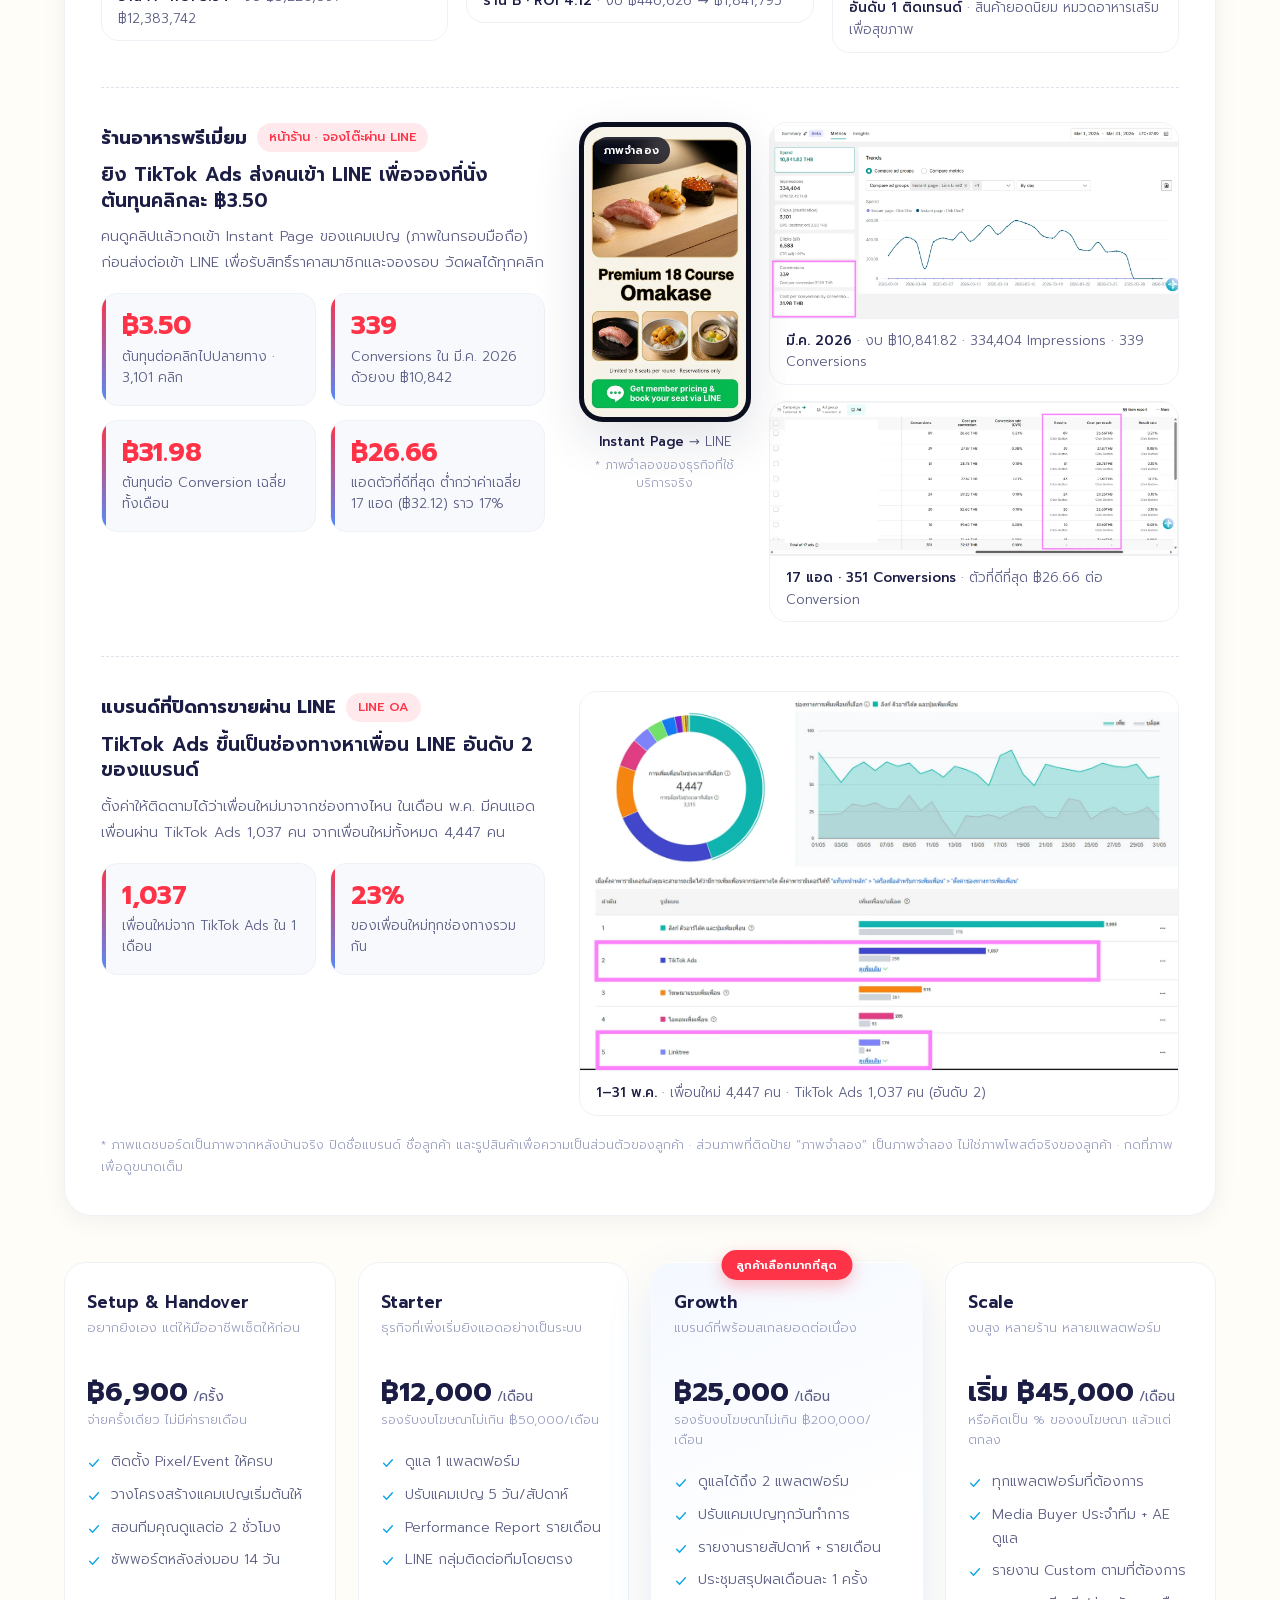
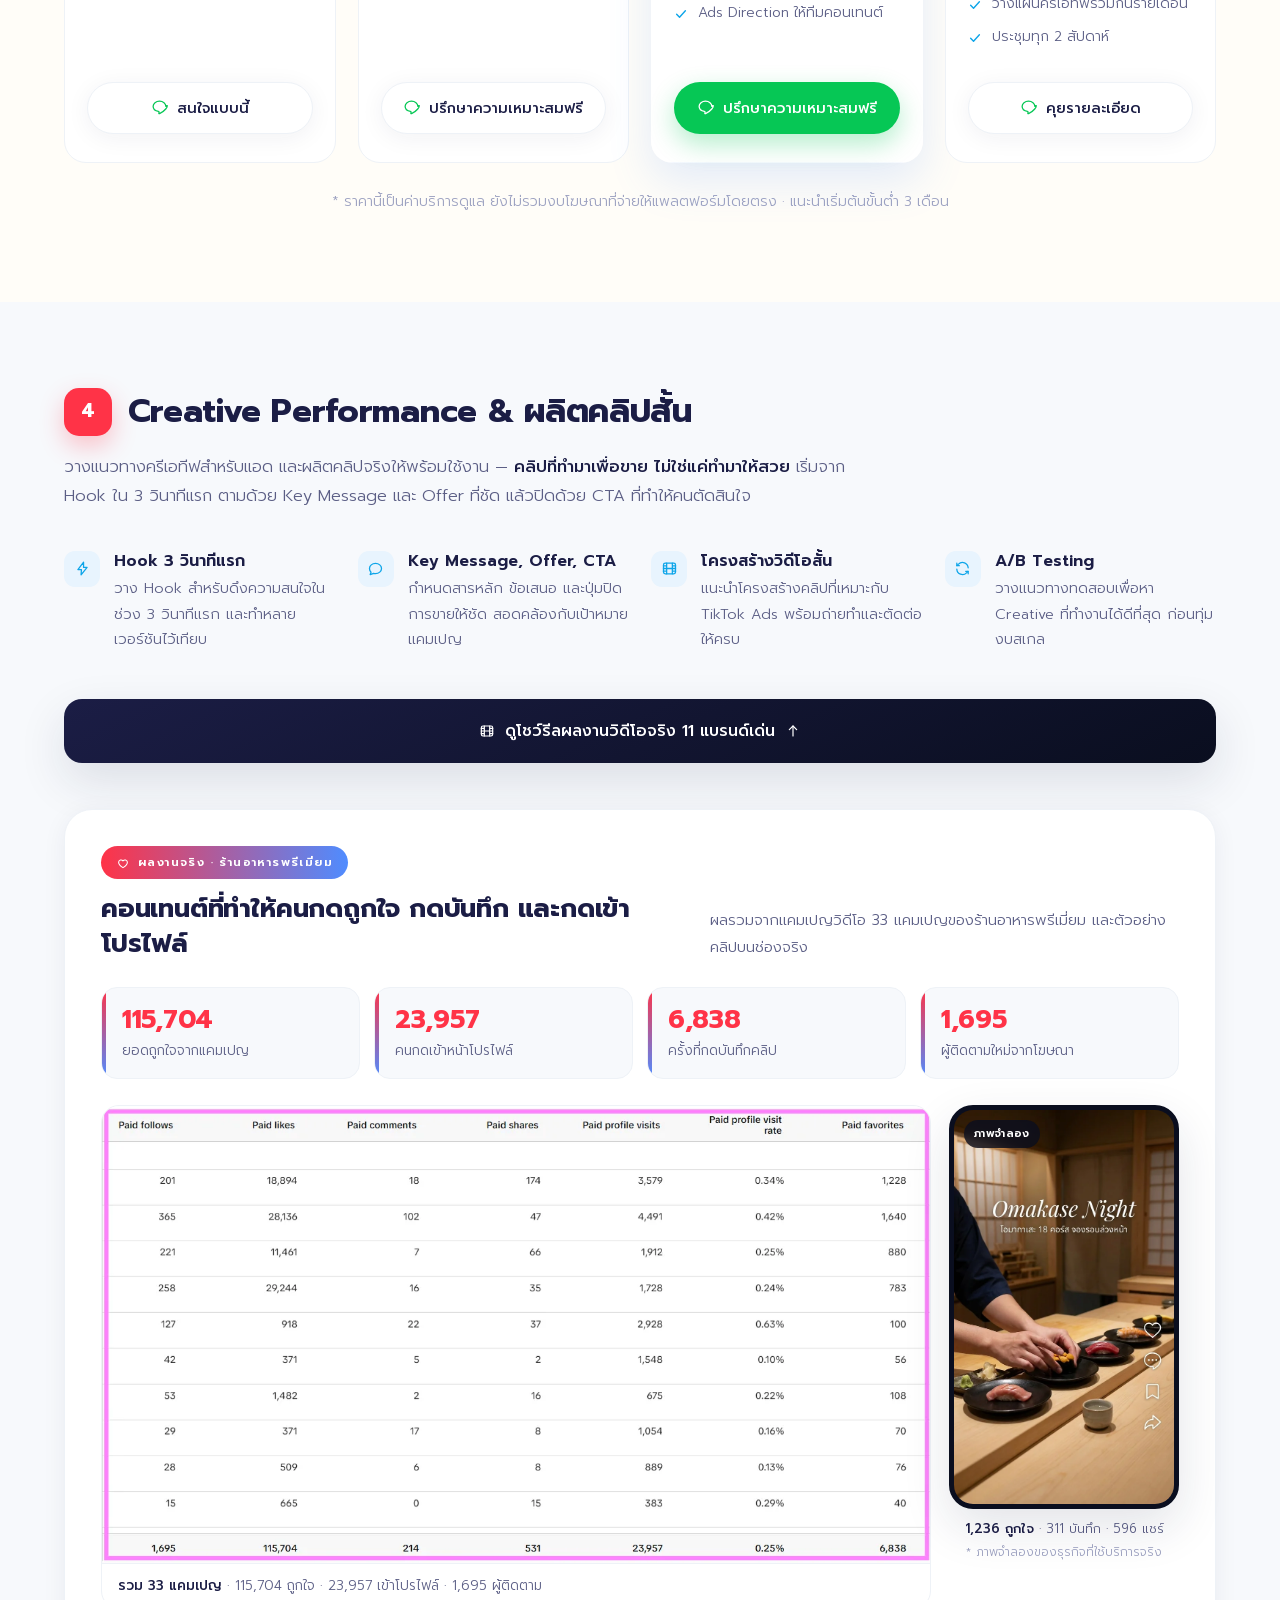
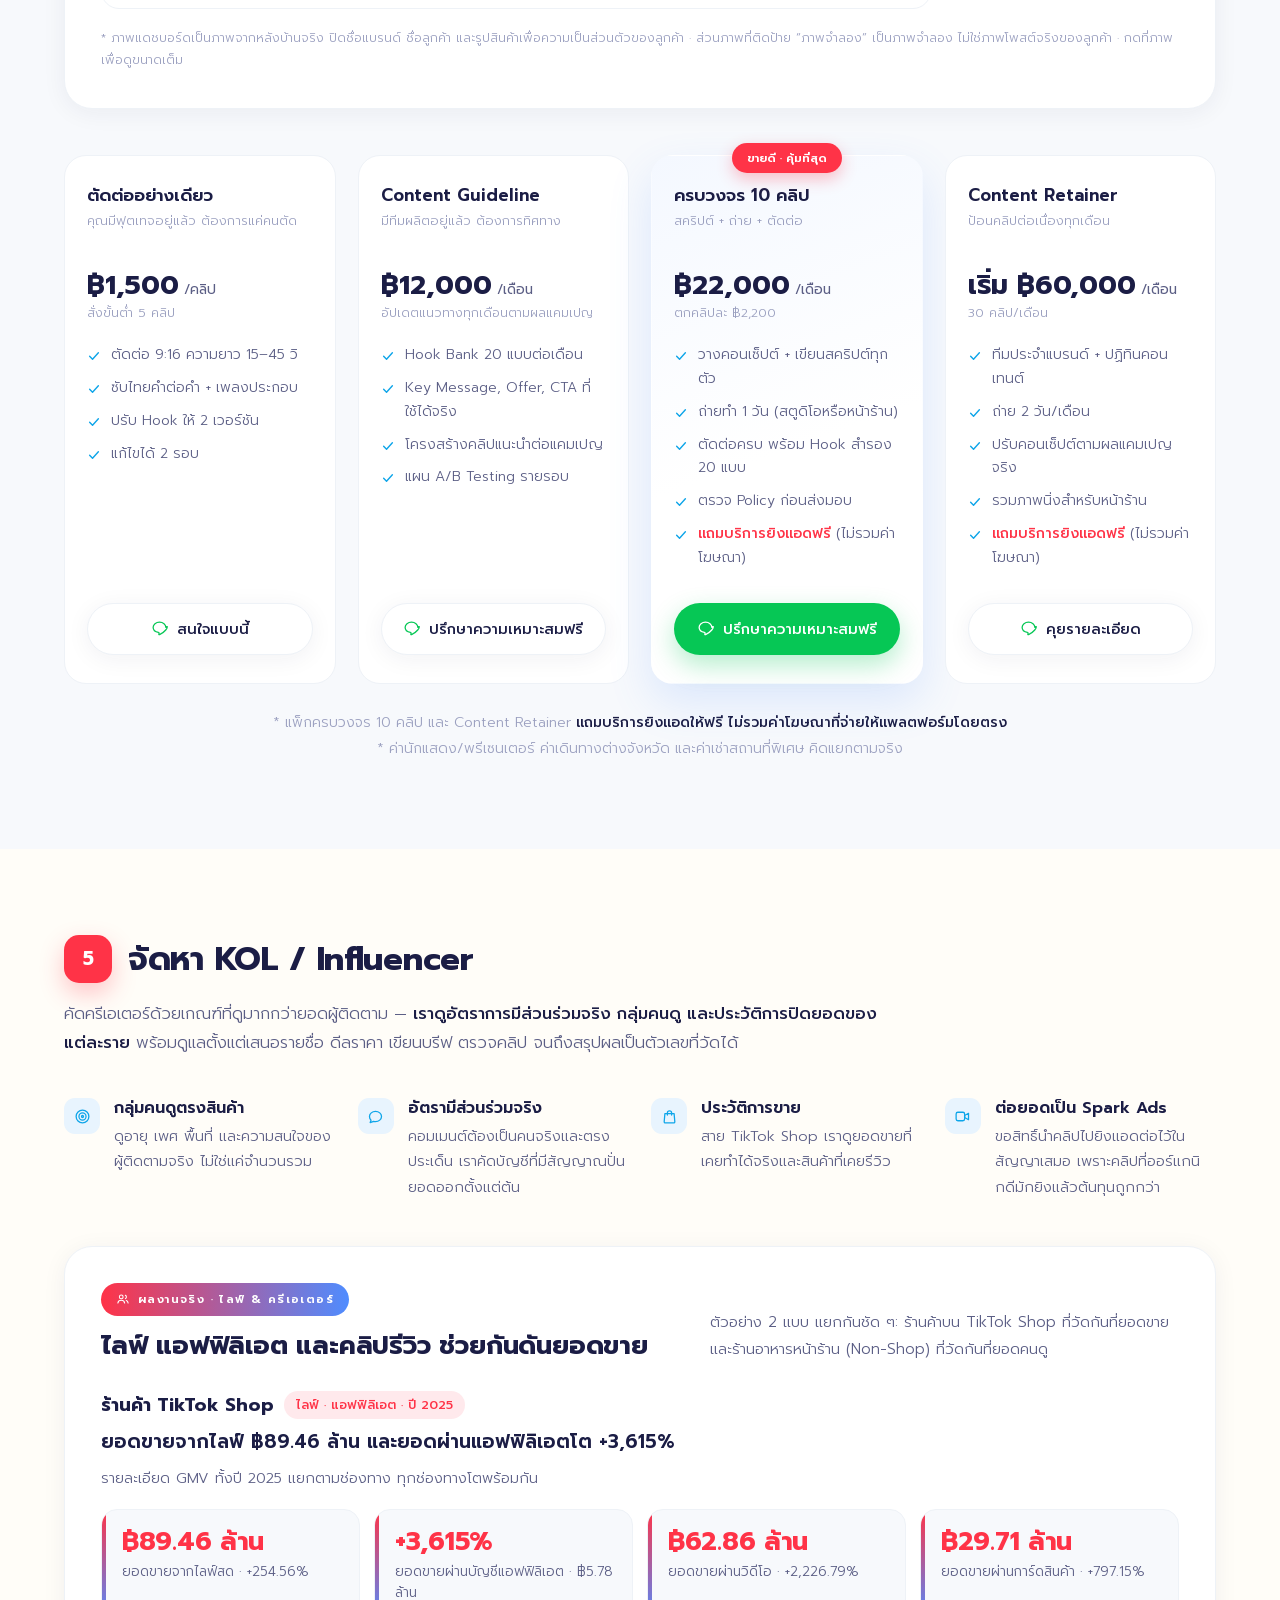
==== commit da7ba223: "Restore the baht ad-spend figure and the unsquashed rocket Commit 31624ea added its LINE prefill wor" ====
--- a/index.html
+++ b/index.html
@@ -222,7 +222,7 @@
 
 /* ===== CTA ===== */
 .cta-box{background:linear-gradient(150deg,#FFF4F5 0%,#F2F7FF 100%);border:1px solid var(--line);border-radius:34px;padding:60px 40px;text-align:center;position:relative;overflow:hidden}
-.cta-box .mini{width:110px;margin:0 auto 6px;filter:drop-shadow(0 14px 26px rgba(27,29,69,.16))}
+.cta-box .mini{width:110px;height:auto;margin:0 auto 6px;filter:drop-shadow(0 14px 26px rgba(27,29,69,.16))}
 .cta-box h2{font-size:clamp(25px,3.4vw,37px);font-weight:700;margin-bottom:16px;letter-spacing:-.3px}
 .cta-box .hl{color:var(--red)}
 .cta-box p{max-width:600px;margin:0 auto 30px;font-size:16.5px}
@@ -692,7 +692,7 @@
         <h2>การันตีด้วยรางวัลและ TikTok Certified</h2>
         <p>พิสูจน์ด้วยผลงานจริงและการรับรองอย่างเป็นทางการจาก TikTok ประเทศไทย</p>
       </div>
-      <div class="cert-stat"><b>$782K</b><span>งบโฆษณาเติบโตขึ้น +115%</span></div>
+      <div class="cert-stat"><b>฿70M+</b><span>งบโฆษณา TikTok ที่บริหาร ปี 2025</span></div>
     </div>
     <div class="cert-line">
       <div class="cert-col t-s" style="--up:0"><div class="cert-vis"><div class="cert-tier">Silver</div><div class="cb photo"><img src="assets/awards/2022-silver.webp" width="244" height="314" alt="TikTok Agency Rewards Program · Silver Tier" loading="lazy"></div></div><div class="cert-axis"></div><div class="cert-y">2022</div><div class="cert-t">TikTok Agency Partner · Silver Tier</div><ul><li>1st Runner Up Creative Contest</li><li>Top 5 Best Campaign</li></ul></div>
@@ -1300,7 +1300,7 @@
 <section id="contact" style="padding-top:24px">
   <div class="wrap">
     <div class="cta-box">
-      <img class="mini" src="assets/mascot-small.webp" alt="" width="110" height="150" loading="lazy">
+      <img class="mini" src="assets/mascot-small.webp" alt="" width="110" height="73" loading="lazy">
       <div class="tagchip">FREE CONSULTATION PARTNER</div>
       <h2>พร้อมพาธุรกิจก้าวไปอีกขั้น<br>กับ<span class="hl">พาร์ทเนอร์ที่เข้าใจคุณ</span>หรือยัง?</h2>
       <p>เริ่มต้นง่าย ๆ ด้วยการพูดคุยเป้าหมาย วิเคราะห์ปัญหา และหาทิศทางการทำโฆษณาที่เหมาะกับคุณโดยเฉพาะ</p>
@@ -1423,7 +1423,7 @@
 </script>
 
 <script>
-/* ส่วนรางวัล: เลื่อนมาถึงแล้วค่อยเล่น (เส้นเวลา 2022 -> 2026 + นับเลข $782K ขึ้นจาก 0)
+/* ส่วนรางวัล: เลื่อนมาถึงแล้วค่อยเล่น (เส้นเวลา 2022 -> 2026 + นับเลข ฿70M+ ขึ้นจาก 0)
    ไม่รองรับ IntersectionObserver หรือผู้ใช้ตั้งลดการเคลื่อนไหว -> แสดงแบบนิ่งตามปกติ */
 (function(){
   var sec = document.getElementById('certified');
@@ -1432,19 +1432,20 @@
   if (!line || !('IntersectionObserver' in window)) return;
   if (window.matchMedia && matchMedia('(prefers-reduced-motion: reduce)').matches) return;
   line.classList.add('anim');
-  var target = 782, done = false;
-  if (stat) stat.textContent = '$0K';
+  var target = 70, done = false;
   var io = new IntersectionObserver(function(es){
     es.forEach(function(e){
       if (!e.isIntersecting || done) return;
       done = true; io.disconnect();
       line.classList.add('go');
       if (!stat) return;
+      stat.textContent = '฿0M';                        // เริ่มนับตอนนี้ ไม่ใช่ตอนโหลดหน้า
       var t0 = null, dur = 2200;                       // นับไปพร้อมกับเส้นเวลาที่วิ่งถึงปี 2026
       function step(t){
         if (!t0) t0 = t;
         var p = Math.min((t - t0) / dur, 1);
-        stat.textContent = '$' + Math.round(target * (1 - Math.pow(1 - p, 3))) + 'K';
+        var n = Math.round(target * (1 - Math.pow(1 - p, 3)));
+        stat.textContent = '฿' + n + 'M' + (p >= 1 ? '+' : '');   // เครื่องหมาย + ใส่ตอนนับจบ
         if (p < 1) requestAnimationFrame(step);
       }
       requestAnimationFrame(step);
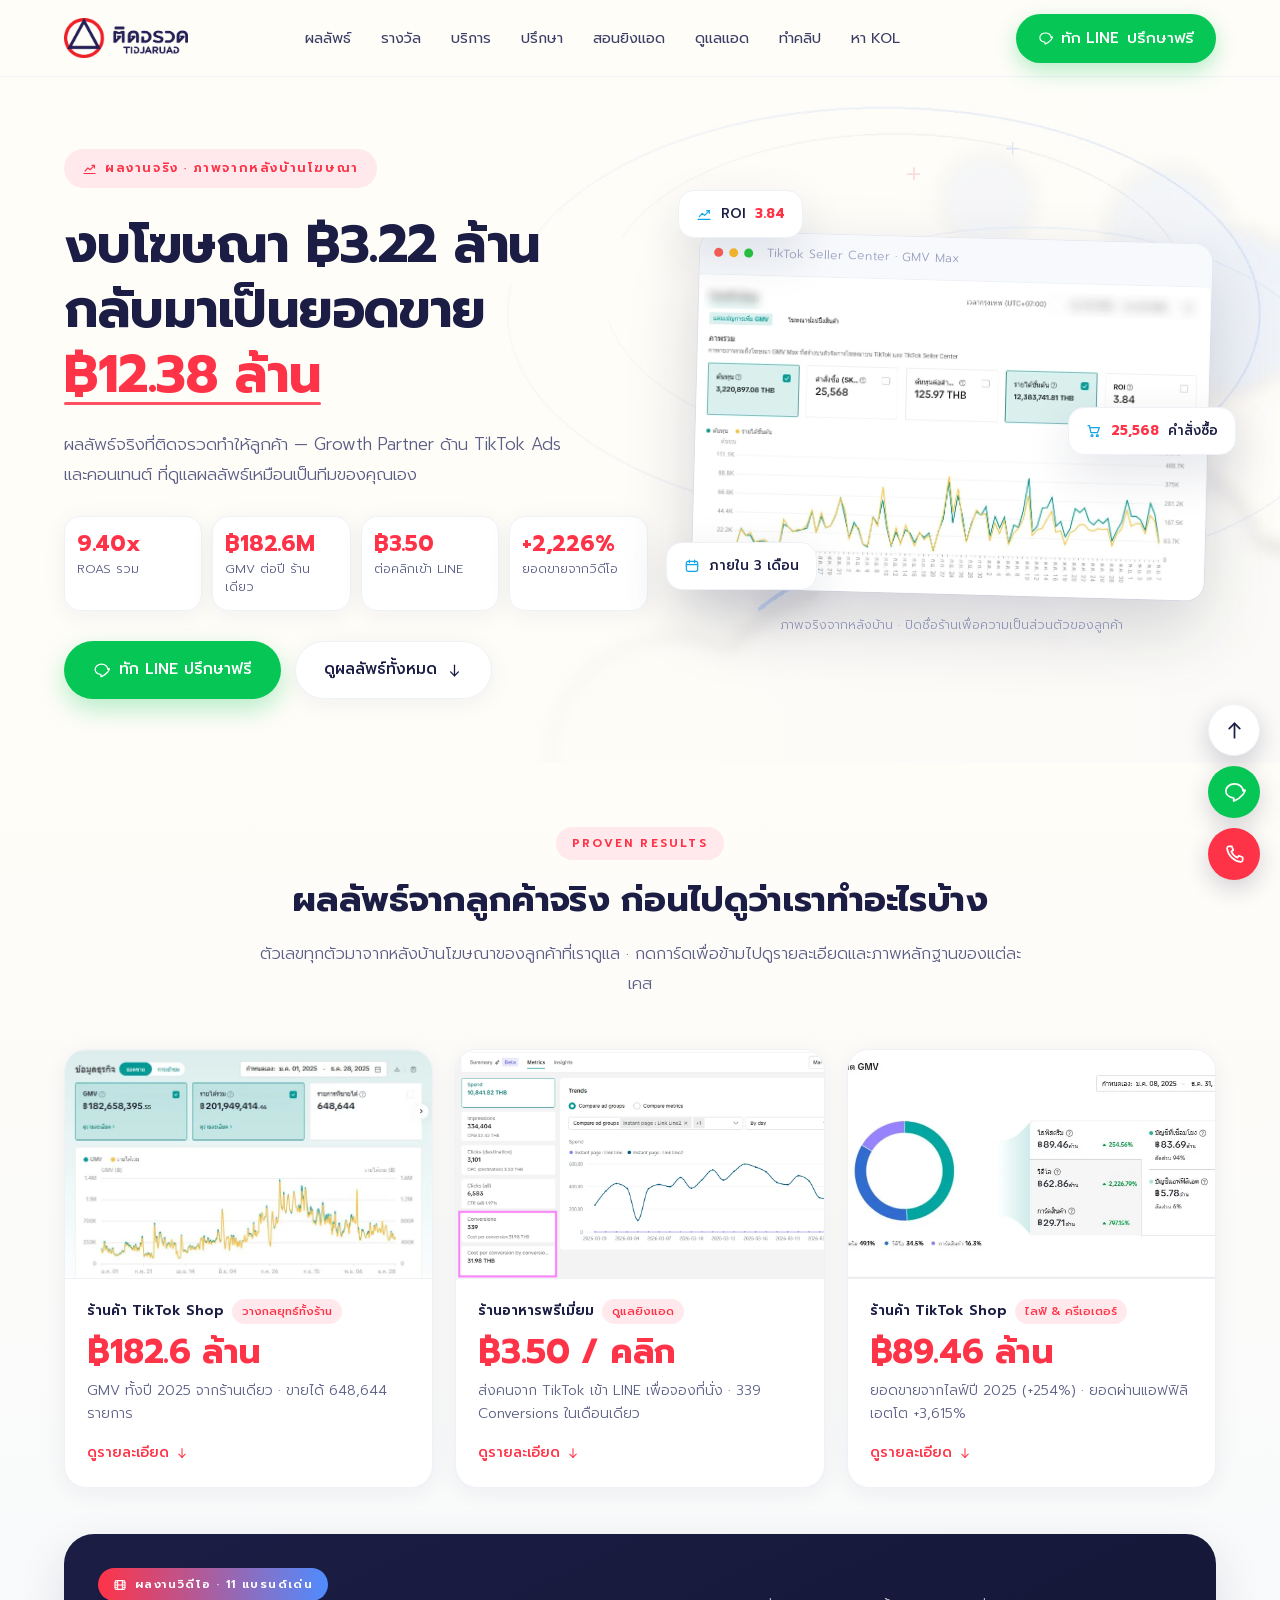
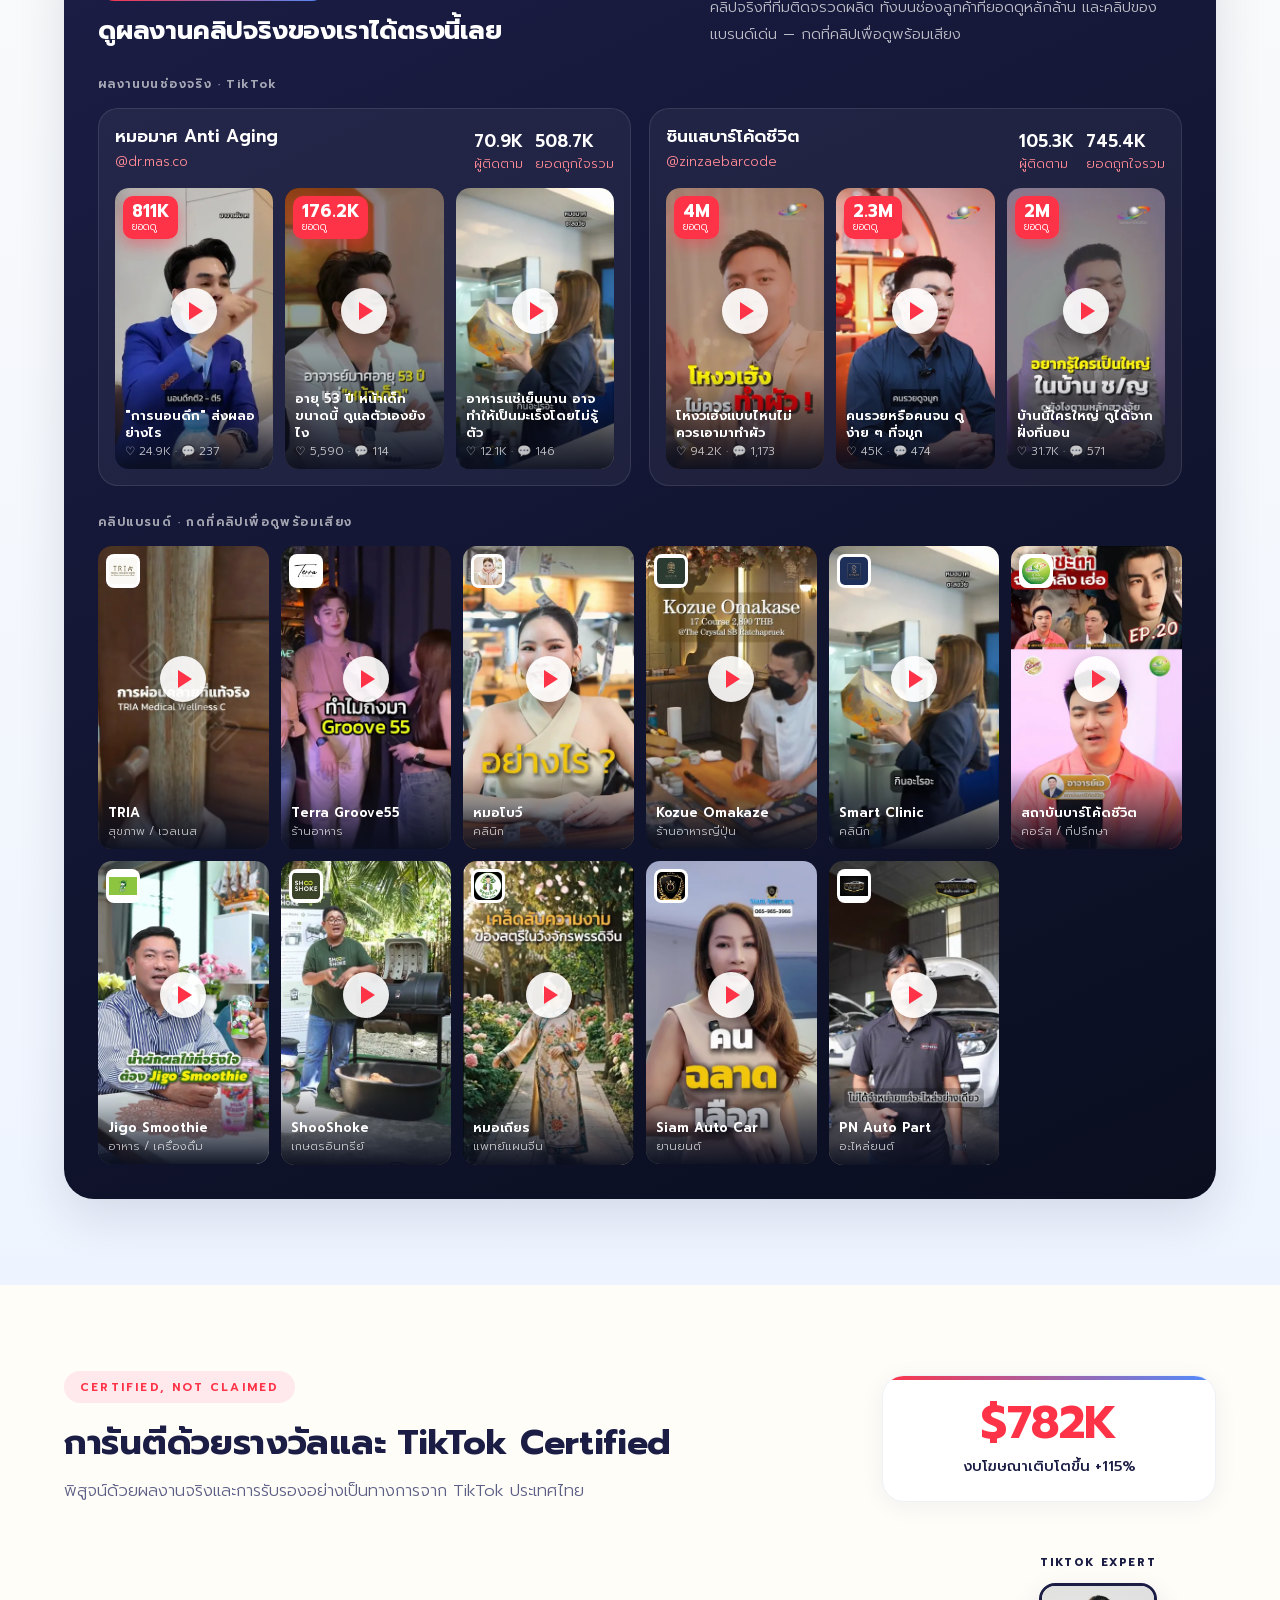
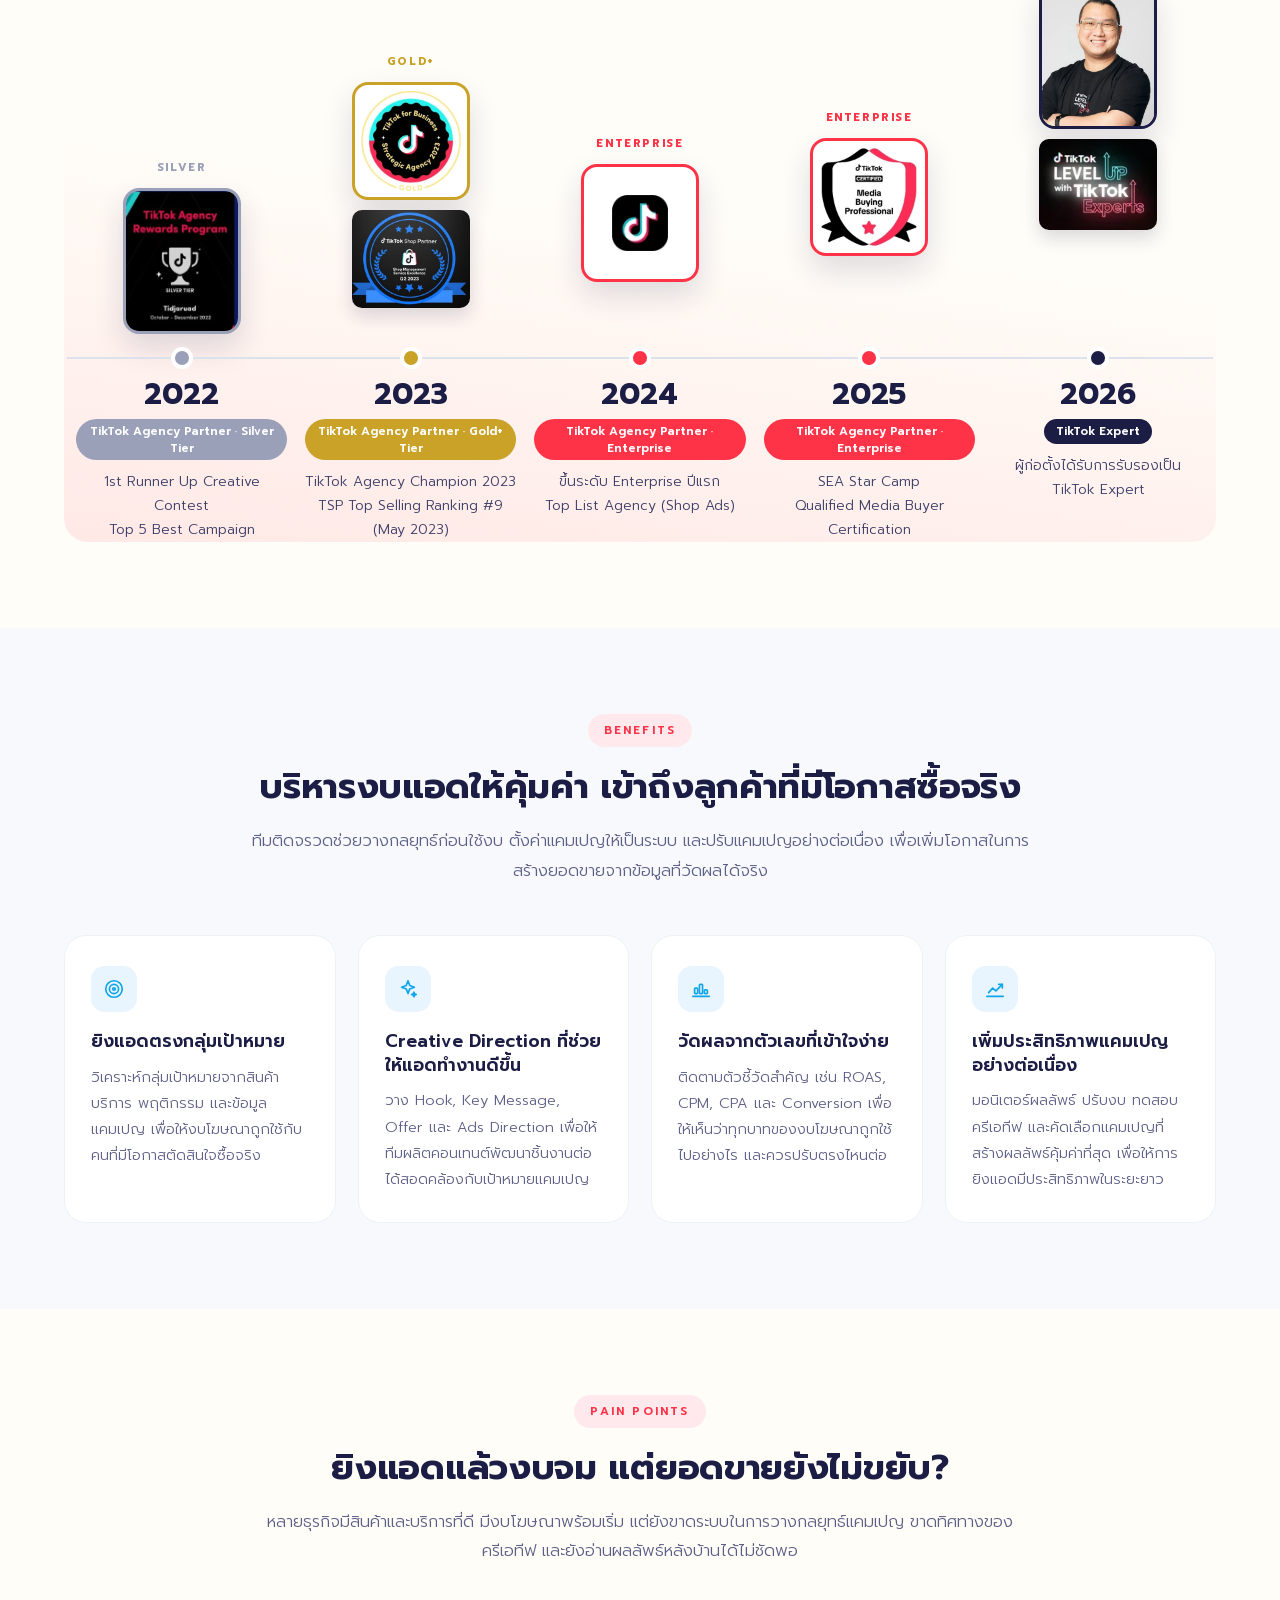
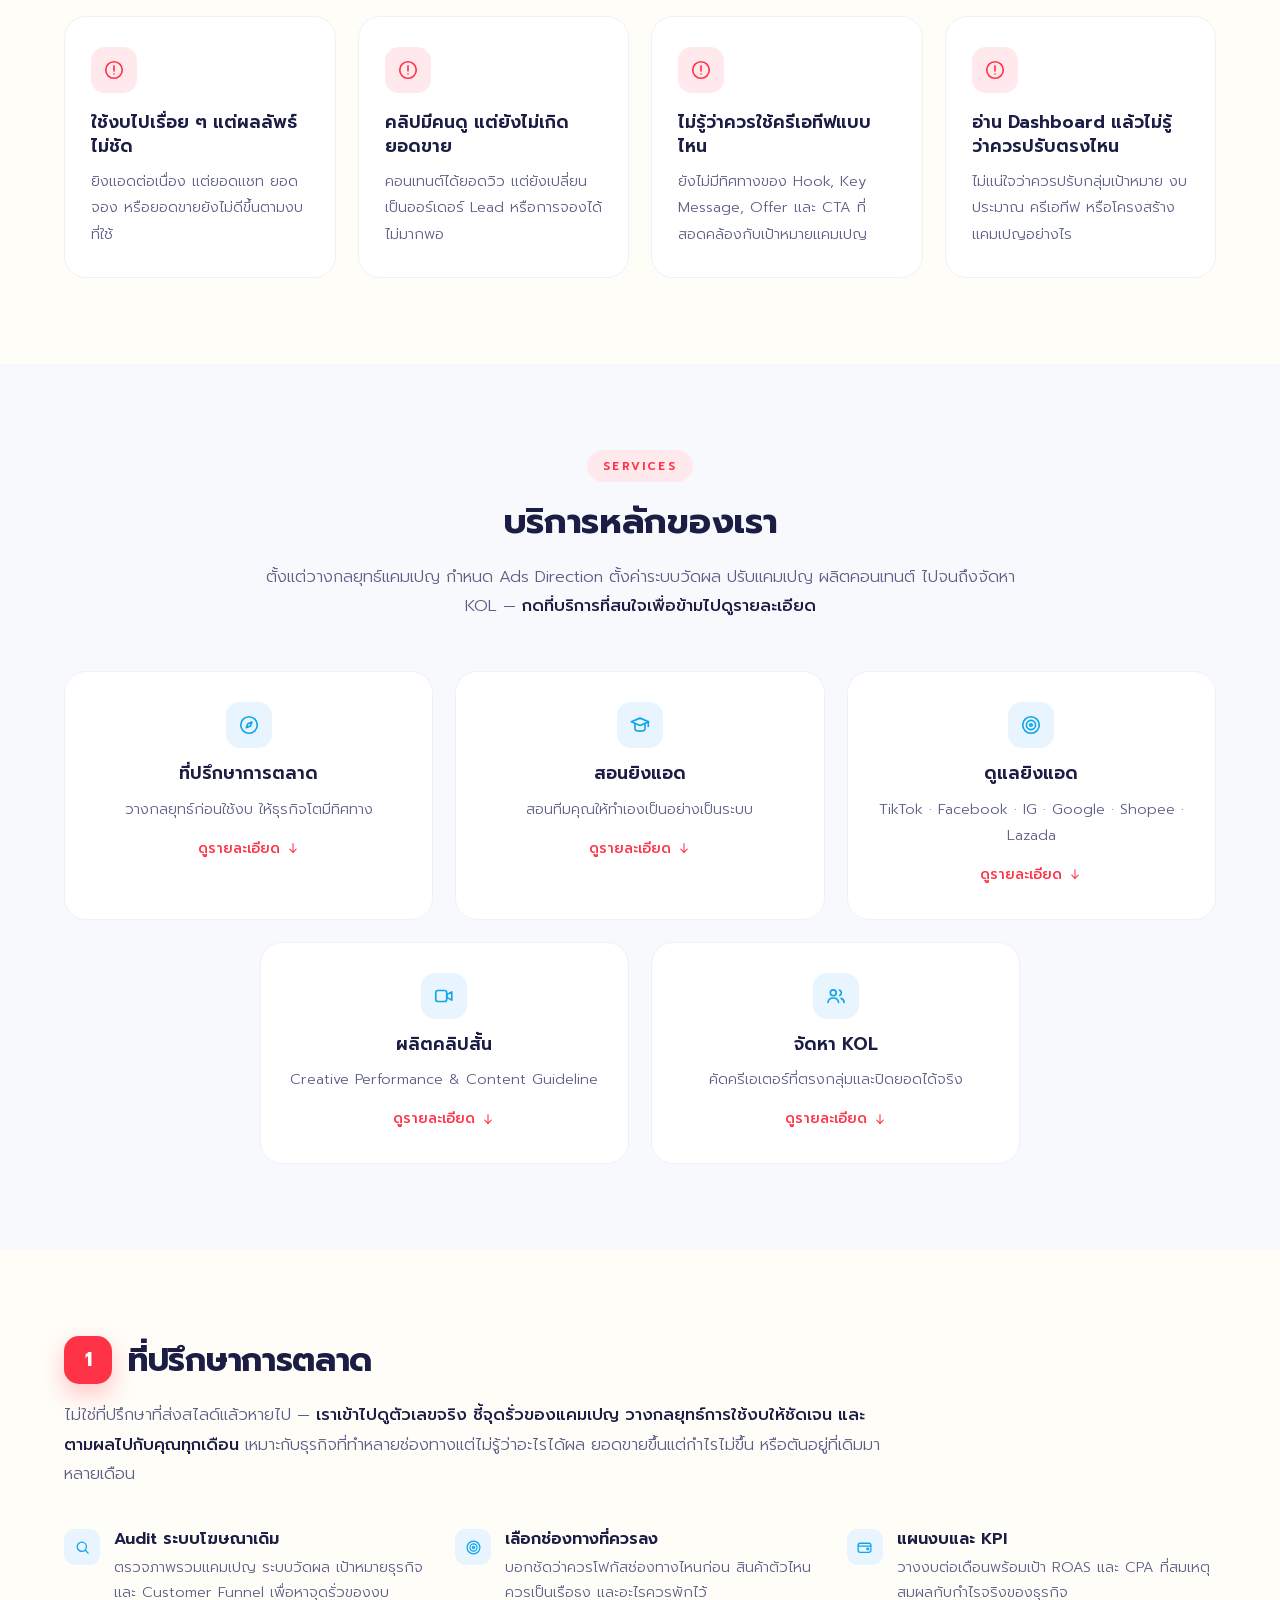
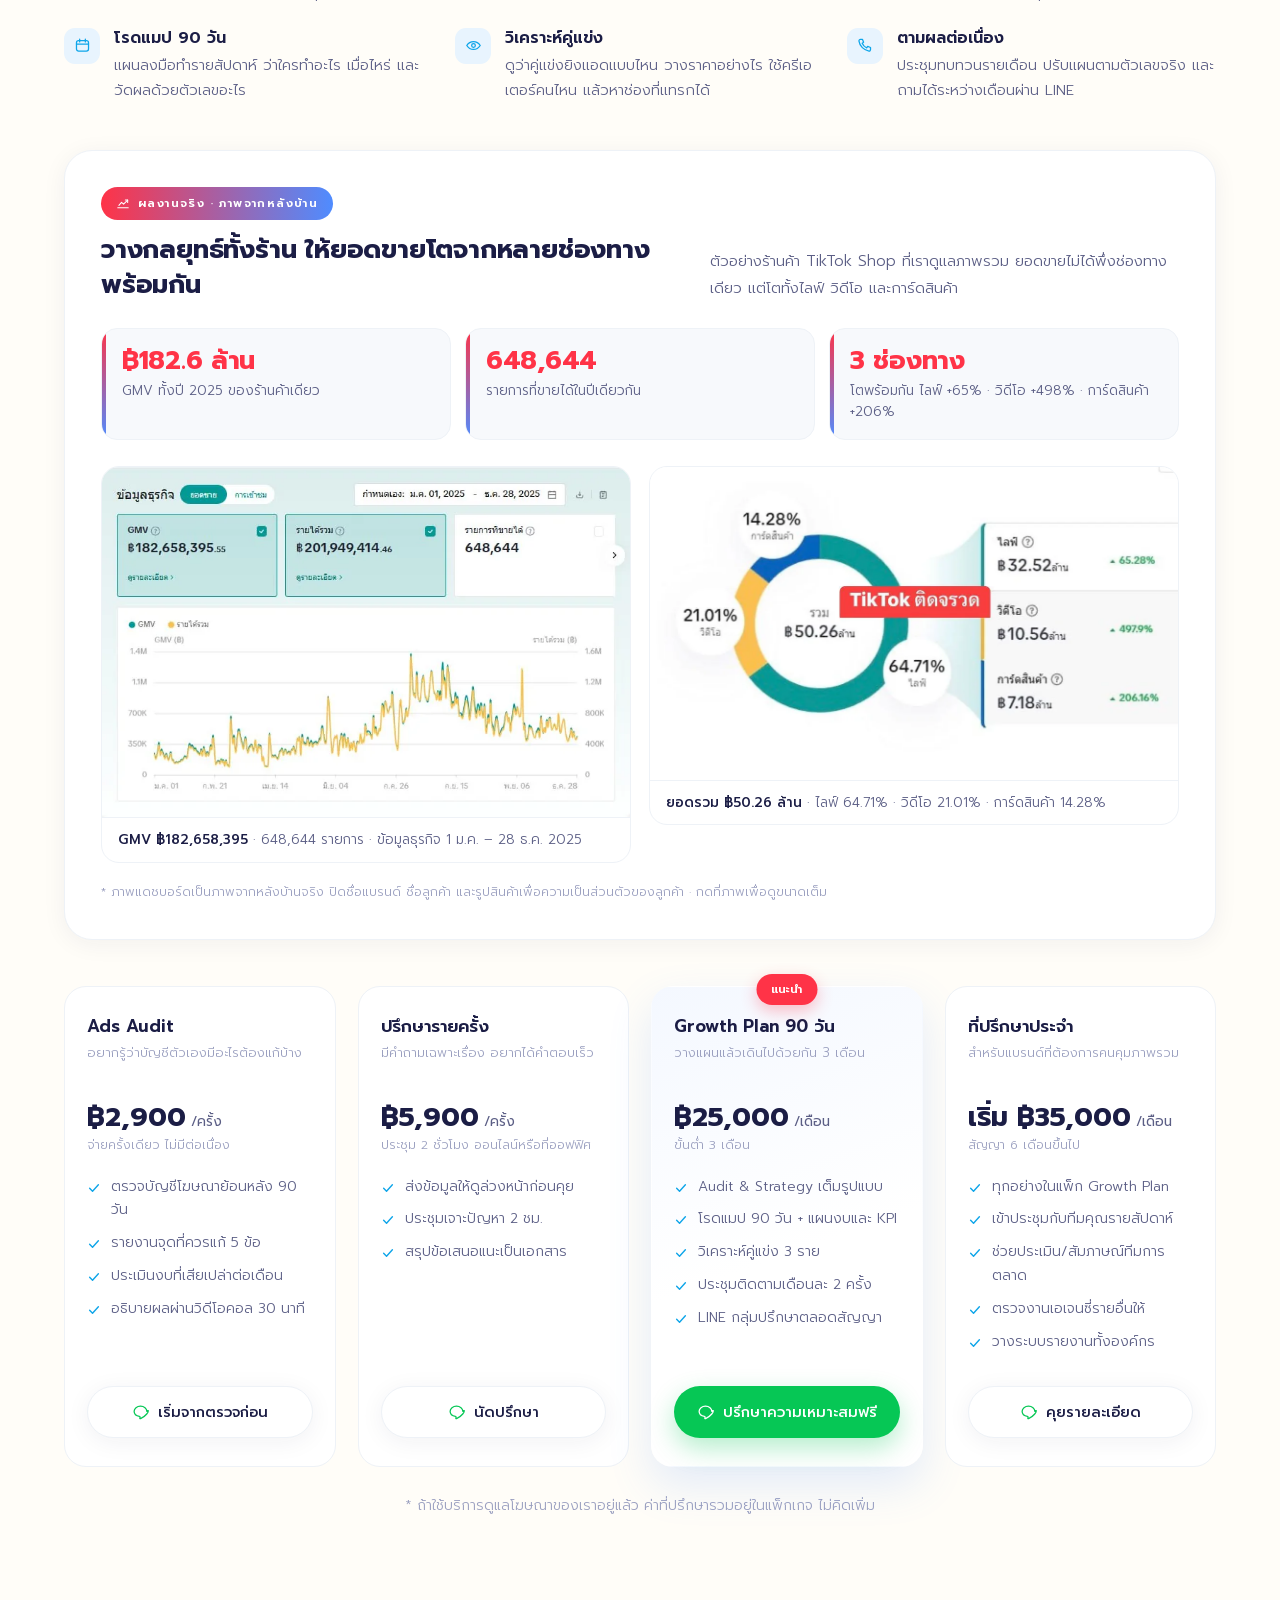
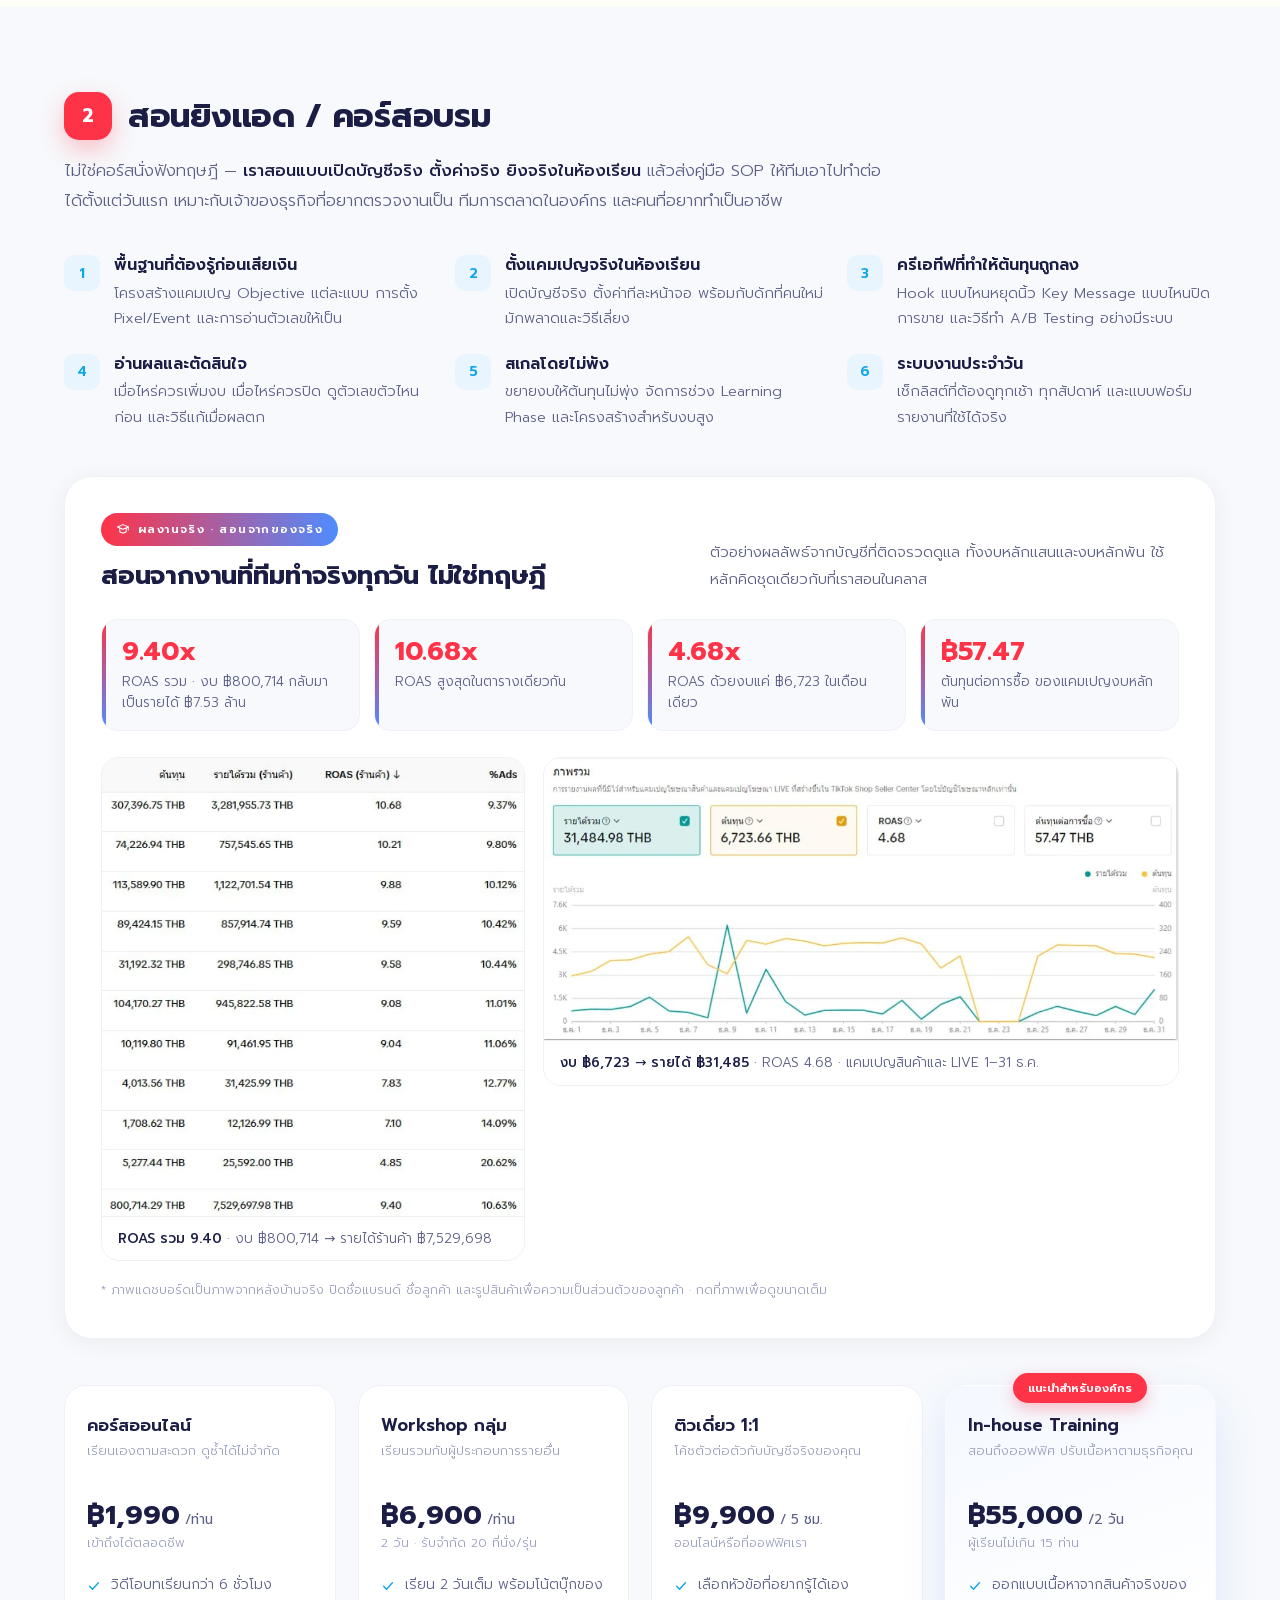
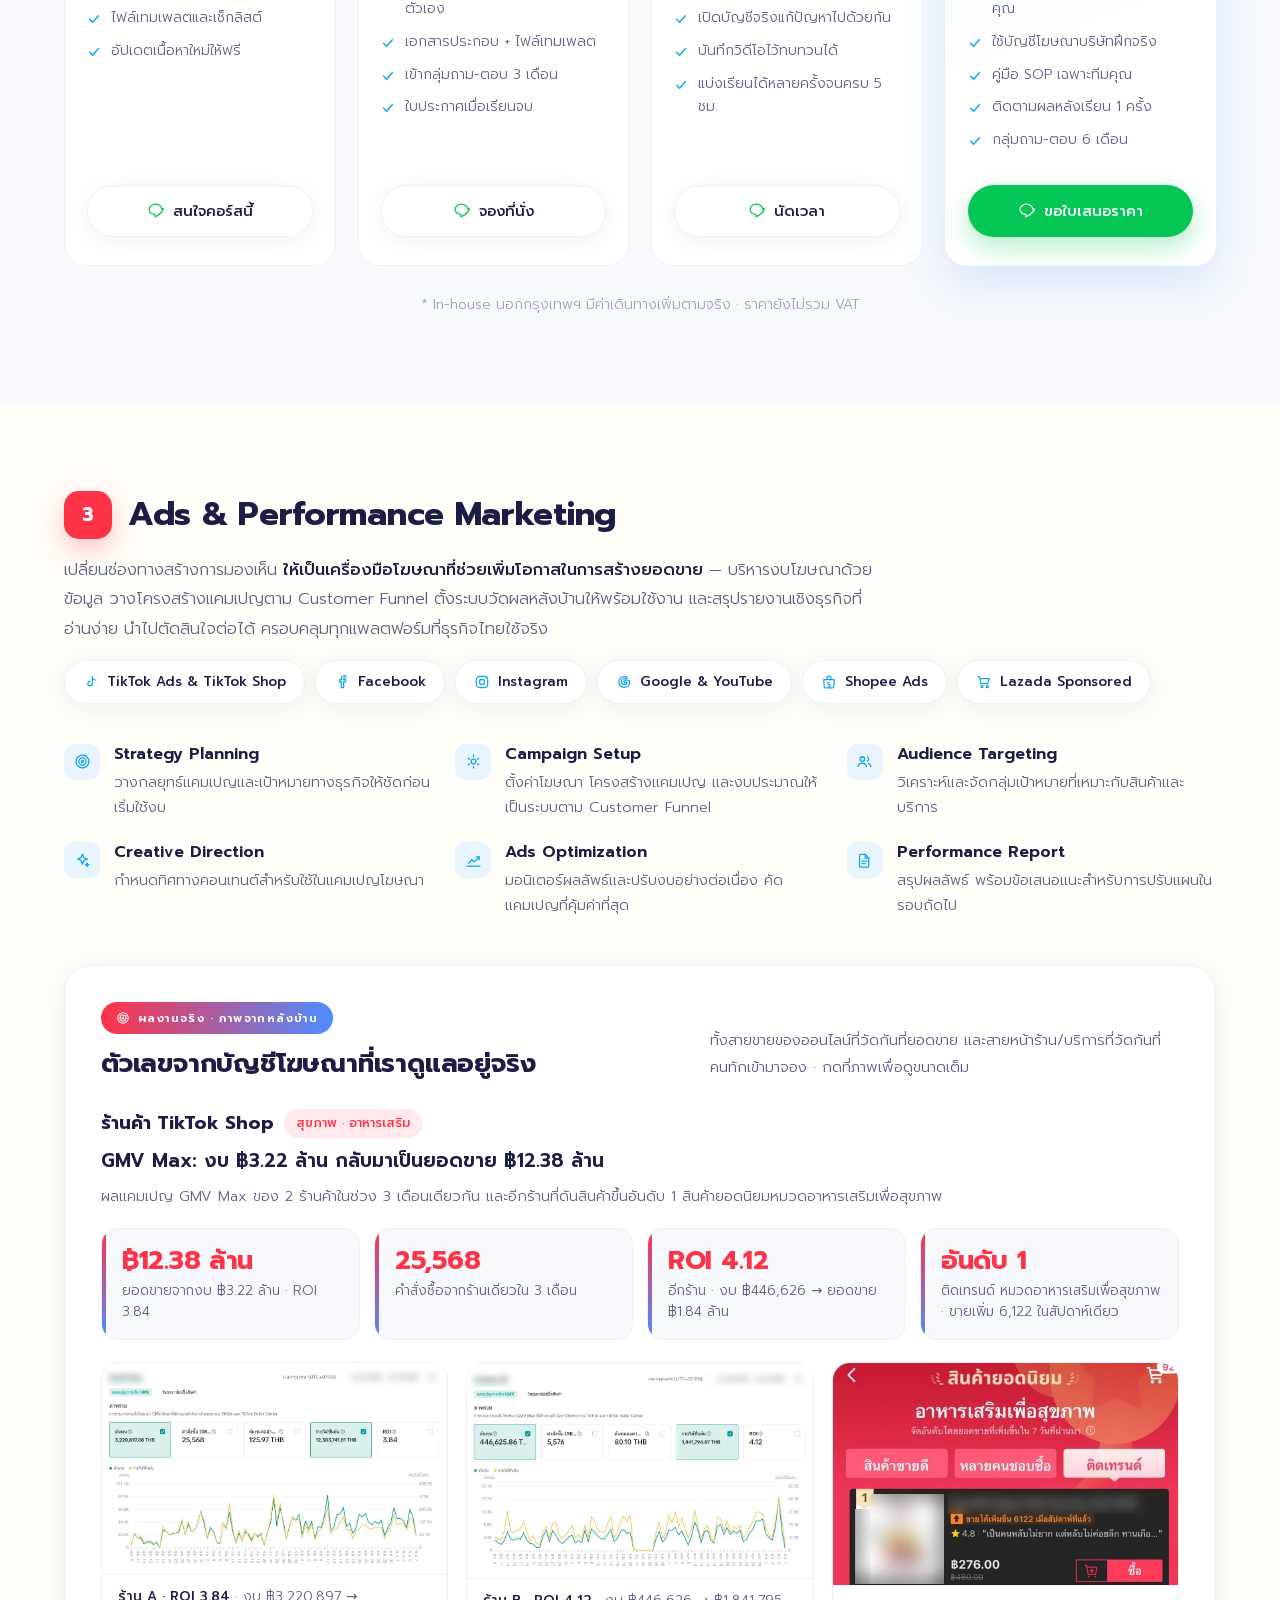
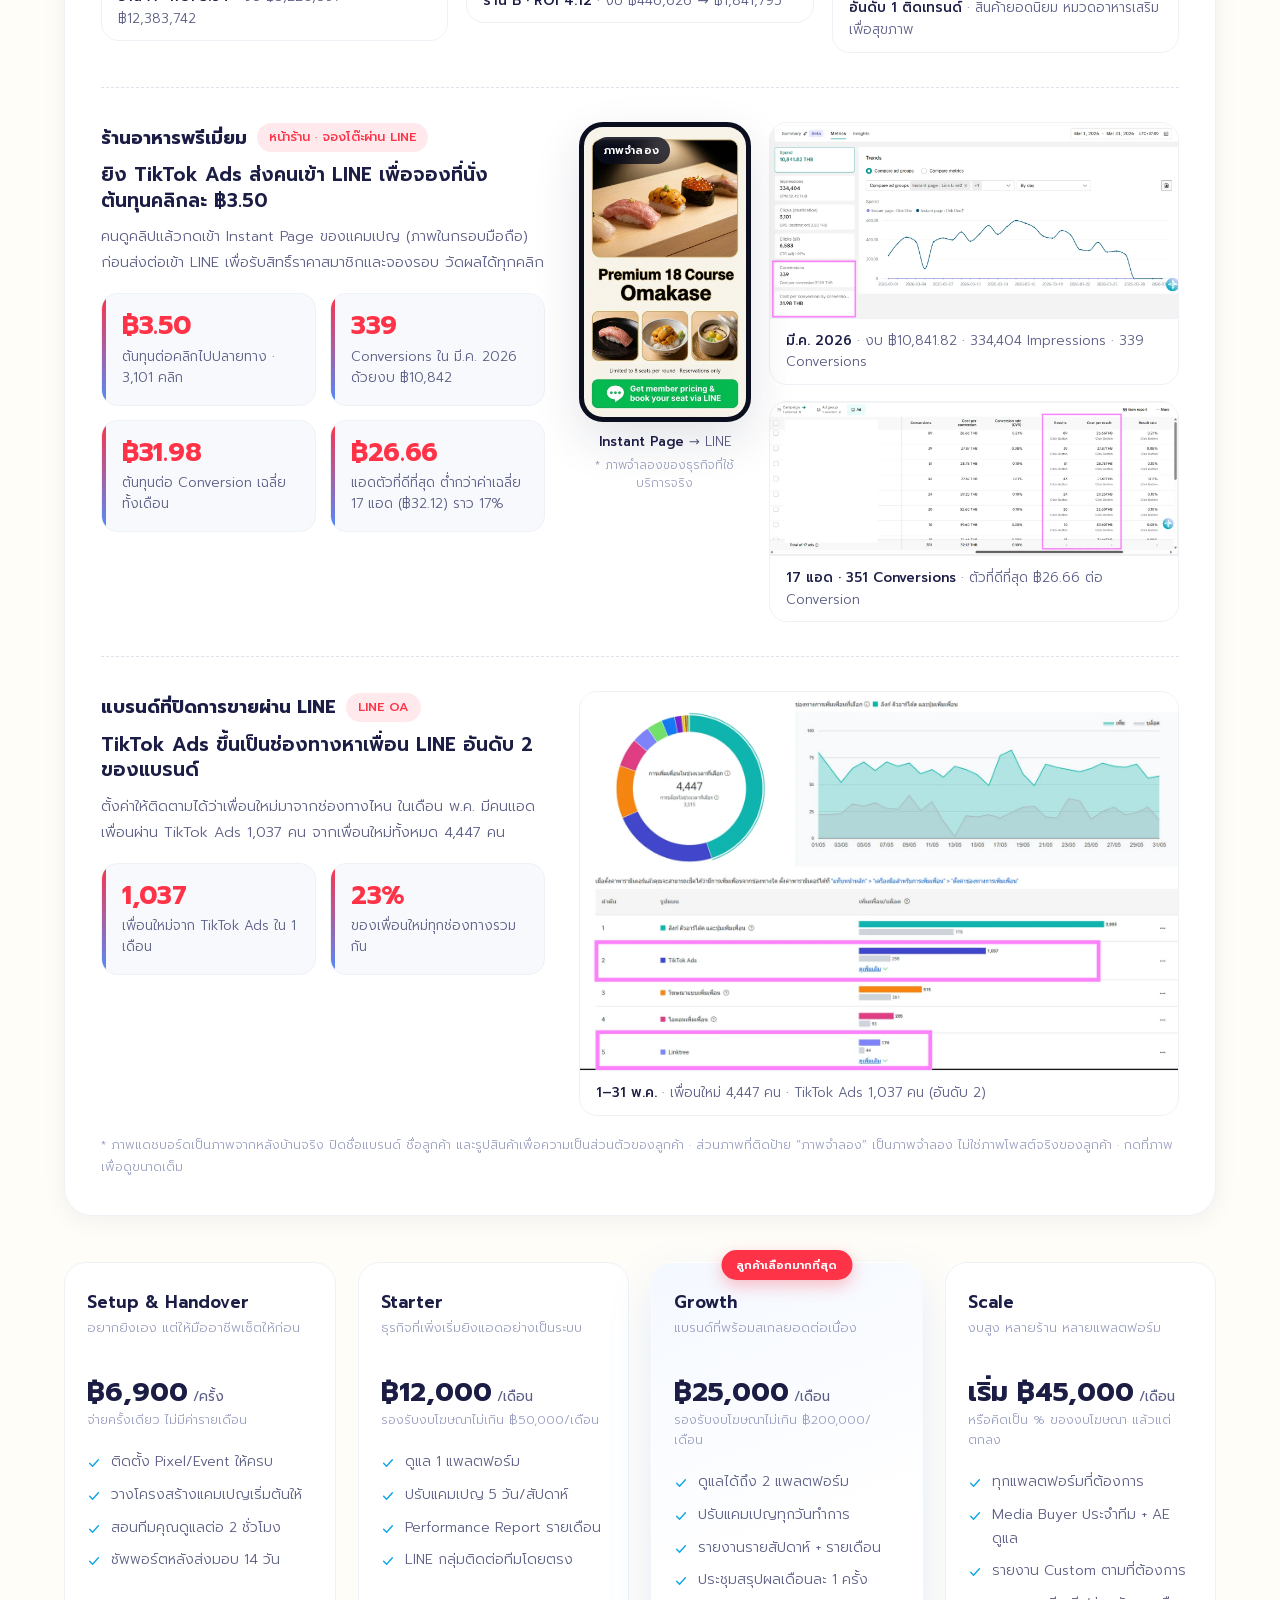
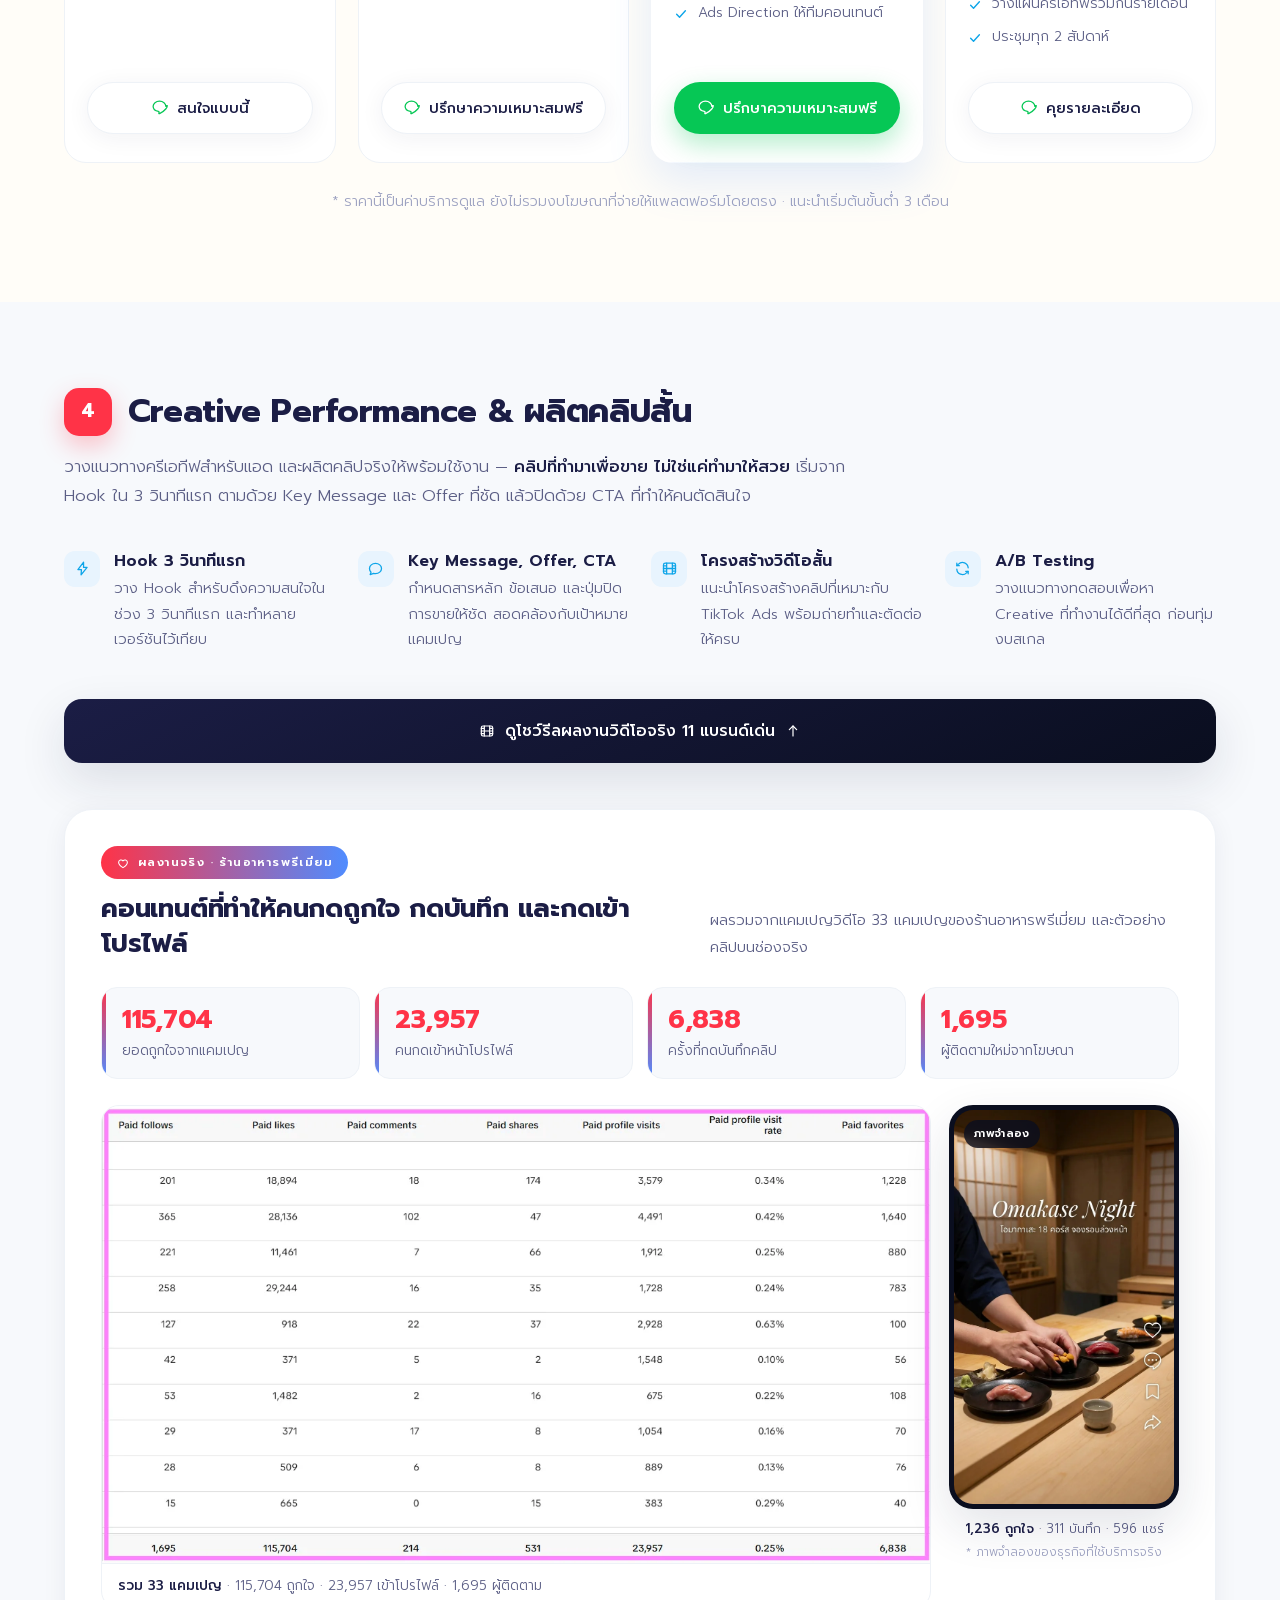
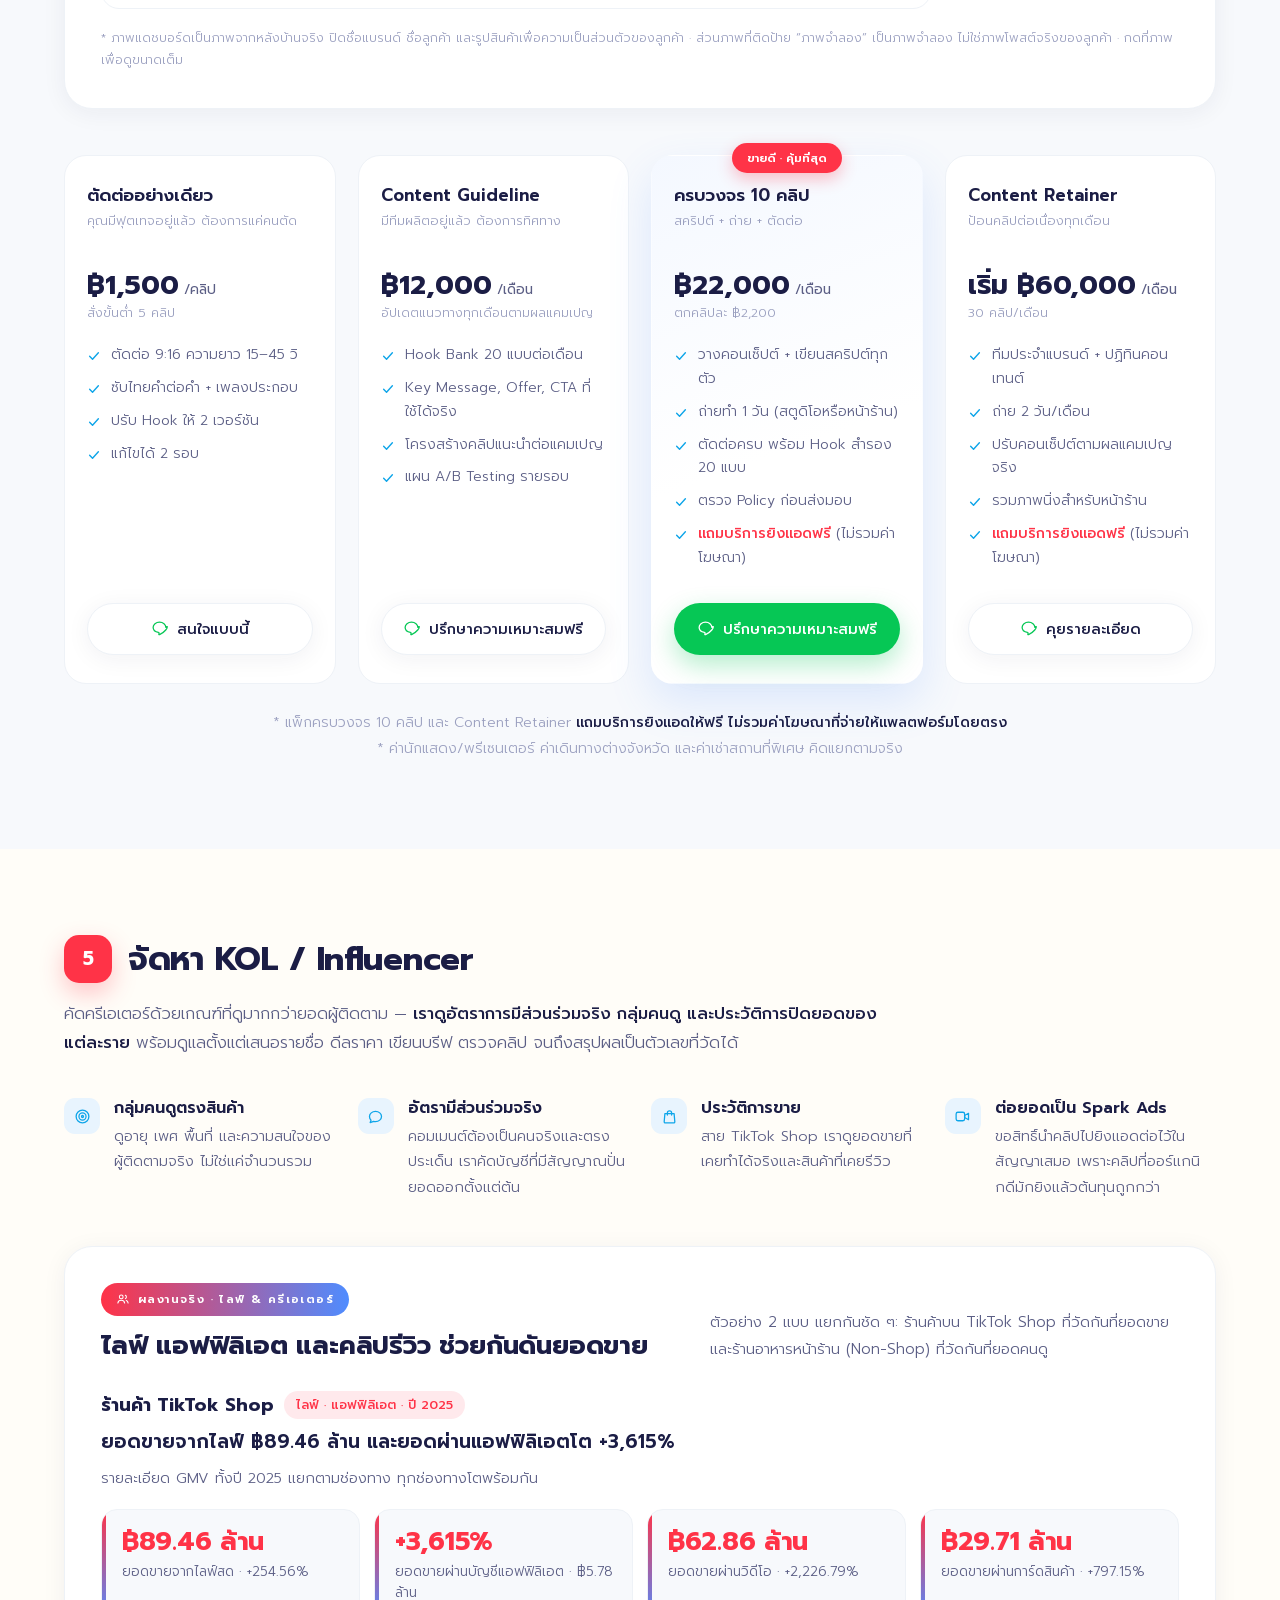
==== commit e546c22f: "LINE prefill + form tag + dataLayer carry customer segment (?seg=tiktokshop|restaurant|clinic)" ====
--- a/index.html
+++ b/index.html
@@ -222,7 +222,7 @@
 
 /* ===== CTA ===== */
 .cta-box{background:linear-gradient(150deg,#FFF4F5 0%,#F2F7FF 100%);border:1px solid var(--line);border-radius:34px;padding:60px 40px;text-align:center;position:relative;overflow:hidden}
-.cta-box .mini{width:110px;height:auto;margin:0 auto 6px;filter:drop-shadow(0 14px 26px rgba(27,29,69,.16))}
+.cta-box .mini{width:110px;margin:0 auto 6px;filter:drop-shadow(0 14px 26px rgba(27,29,69,.16))}
 .cta-box h2{font-size:clamp(25px,3.4vw,37px);font-weight:700;margin-bottom:16px;letter-spacing:-.3px}
 .cta-box .hl{color:var(--red)}
 .cta-box p{max-width:600px;margin:0 auto 30px;font-size:16.5px}
@@ -692,7 +692,7 @@
         <h2>การันตีด้วยรางวัลและ TikTok Certified</h2>
         <p>พิสูจน์ด้วยผลงานจริงและการรับรองอย่างเป็นทางการจาก TikTok ประเทศไทย</p>
       </div>
-      <div class="cert-stat"><b>฿70M+</b><span>งบโฆษณา TikTok ที่บริหาร ปี 2025</span></div>
+      <div class="cert-stat"><b>$782K</b><span>งบโฆษณาเติบโตขึ้น +115%</span></div>
     </div>
     <div class="cert-line">
       <div class="cert-col t-s" style="--up:0"><div class="cert-vis"><div class="cert-tier">Silver</div><div class="cb photo"><img src="assets/awards/2022-silver.webp" width="244" height="314" alt="TikTok Agency Rewards Program · Silver Tier" loading="lazy"></div></div><div class="cert-axis"></div><div class="cert-y">2022</div><div class="cert-t">TikTok Agency Partner · Silver Tier</div><ul><li>1st Runner Up Creative Contest</li><li>Top 5 Best Campaign</li></ul></div>
@@ -1300,7 +1300,7 @@
 <section id="contact" style="padding-top:24px">
   <div class="wrap">
     <div class="cta-box">
-      <img class="mini" src="assets/mascot-small.webp" alt="" width="110" height="73" loading="lazy">
+      <img class="mini" src="assets/mascot-small.webp" alt="" width="110" height="150" loading="lazy">
       <div class="tagchip">FREE CONSULTATION PARTNER</div>
       <h2>พร้อมพาธุรกิจก้าวไปอีกขั้น<br>กับ<span class="hl">พาร์ทเนอร์ที่เข้าใจคุณ</span>หรือยัง?</h2>
       <p>เริ่มต้นง่าย ๆ ด้วยการพูดคุยเป้าหมาย วิเคราะห์ปัญหา และหาทิศทางการทำโฆษณาที่เหมาะกับคุณโดยเฉพาะ</p>
@@ -1423,7 +1423,7 @@
 </script>
 
 <script>
-/* ส่วนรางวัล: เลื่อนมาถึงแล้วค่อยเล่น (เส้นเวลา 2022 -> 2026 + นับเลข ฿70M+ ขึ้นจาก 0)
+/* ส่วนรางวัล: เลื่อนมาถึงแล้วค่อยเล่น (เส้นเวลา 2022 -> 2026 + นับเลข $782K ขึ้นจาก 0)
    ไม่รองรับ IntersectionObserver หรือผู้ใช้ตั้งลดการเคลื่อนไหว -> แสดงแบบนิ่งตามปกติ */
 (function(){
   var sec = document.getElementById('certified');
@@ -1432,20 +1432,19 @@
   if (!line || !('IntersectionObserver' in window)) return;
   if (window.matchMedia && matchMedia('(prefers-reduced-motion: reduce)').matches) return;
   line.classList.add('anim');
-  var target = 70, done = false;
+  var target = 782, done = false;
+  if (stat) stat.textContent = '$0K';
   var io = new IntersectionObserver(function(es){
     es.forEach(function(e){
       if (!e.isIntersecting || done) return;
       done = true; io.disconnect();
       line.classList.add('go');
       if (!stat) return;
-      stat.textContent = '฿0M';                        // เริ่มนับตอนนี้ ไม่ใช่ตอนโหลดหน้า
       var t0 = null, dur = 2200;                       // นับไปพร้อมกับเส้นเวลาที่วิ่งถึงปี 2026
       function step(t){
         if (!t0) t0 = t;
         var p = Math.min((t - t0) / dur, 1);
-        var n = Math.round(target * (1 - Math.pow(1 - p, 3)));
-        stat.textContent = '฿' + n + 'M' + (p >= 1 ? '+' : '');   // เครื่องหมาย + ใส่ตอนนับจบ
+        stat.textContent = '$' + Math.round(target * (1 - Math.pow(1 - p, 3))) + 'K';
         if (p < 1) requestAnimationFrame(step);
       }
       requestAnimationFrame(step);
@@ -1501,11 +1500,17 @@
   /* มาจากแอด (ลิงก์มี utm_source) + เปิดบนมือถือ -> ปุ่ม LINE พิมพ์ข้อความทักไว้ให้เลยว่า "สนใจบริการอะไร เห็นจากไหน"
      แอดมินรู้ทันทีว่า lead มาจาก ChatGPT / TikTok / Facebook · บริการเดาจาก #ส่วน ที่ลิงก์แอดชี้มา (เช่น ...#ads)
      คนที่เข้าเว็บเองหรือเปิดบนคอม ปุ่มเหมือนเดิม (LINE บนคอมไม่รองรับลิงก์ oaMessage) */
-  var src = '', land = (location.hash || '').slice(1);
+  var src = '', seg = '', land = (location.hash || '').slice(1);
   var pv = Date.now().toString(36) + Math.random().toString(36).slice(2, 8);   // รหัสการเปิดหน้าครั้งนี้
+  /* กลุ่มลูกค้าของแคมเปญ (2026-10-08 แยกแคมเปญ ChatGPT ตามกลุ่ม) — ลิงก์แอดใส่ ?seg=tiktokshop|restaurant|clinic
+     ข้อความทัก LINE / แท็กฟอร์ม / dataLayer จะบอกกลุ่ม ทีมนับได้ว่ากลุ่มไหนมีคนทักจริงกี่คน */
+  var SEG = {tiktokshop: 'ร้าน TikTok Shop', restaurant: 'ร้านอาหาร', clinic: 'คลินิก'};
   try {
-    src = new URLSearchParams(location.search).get('utm_source') || sessionStorage.getItem('tjr_src') || '';
+    var qs = new URLSearchParams(location.search);
+    src = qs.get('utm_source') || sessionStorage.getItem('tjr_src') || '';
     if (src) sessionStorage.setItem('tjr_src', src);
+    seg = (qs.get('seg') || sessionStorage.getItem('tjr_seg') || '').toLowerCase();
+    if (SEG[seg]) sessionStorage.setItem('tjr_seg', seg); else seg = '';
   } catch (e) {}
   if (src && /Android|iPhone|iPad|iPod/i.test(navigator.userAgent)) {
     var NAMES = [['chatgpt','ChatGPT'], ['openai','ChatGPT'], ['tiktok','TikTok'], ['facebook','Facebook'], ['fb','Facebook'],
@@ -1521,7 +1526,8 @@
       var key = (sec && SVC[sec.id]) ? sec.id : (SVC[land] ? land : '');
       var msg = key === 'training'
         ? 'สวัสดีครับ/ค่ะ สนใจคอร์สสอนยิงแอด (เห็นจาก ' + name + ')\nเรียนเอง หรือ อบรมทีมในบริษัท: '
-        : 'สวัสดีครับ/ค่ะ สนใจจ้างทีม' + (key ? SVC[key] : 'ดูแลการตลาดออนไลน์') + (key === 'kol' ? ' ' : '') + 'ให้ธุรกิจ (เห็นจาก ' + name + ')' +
+        : 'สวัสดีครับ/ค่ะ สนใจจ้างทีม' + (key ? SVC[key] : 'ดูแลการตลาดออนไลน์') + (key === 'kol' ? ' ' : '') +
+          'ให้' + (seg ? SEG[seg] : 'ธุรกิจ') + ' (เห็นจาก ' + name + ')' +
           '\nธุรกิจ/สินค้าที่ขาย: \nงบโฆษณาต่อเดือน: ';
       a.href = 'https://line.me/R/oaMessage/%40fpr0123n/?' + encodeURIComponent(msg);
     });
@@ -1537,7 +1543,7 @@
     if (!m) return;
     var sec = a.closest('section[id], header[id], footer, .float');
     (window.dataLayer = window.dataLayer || []).push({
-      event: 'lead_click', contact_method: m, link_url: h, traffic_source: src, landing_section: land,
+      event: 'lead_click', contact_method: m, link_url: h, traffic_source: src, landing_section: land, segment: seg,
       page_section: sec ? (sec.id || sec.className || sec.tagName.toLowerCase()) : ''
     });
     /* ChatGPT Ads (2026-10-07): lead_created = กด LINE เท่านั้น — แคมเปญ Conversions ประมูลได้เฉพาะ standard event
@@ -1578,6 +1584,7 @@
       }
       var v = function (n) { return (form.elements[n].value || '').trim(); };
       var tag = '[ที่มา: เซลเพจ sale.tidjaruad.co · ช่องทาง: ' + srcName + (camp ? ' · แคมเปญ: ' + camp : '') +
+                (seg ? ' · กลุ่ม: ' + SEG[seg] : '') +
                 (SVC_NAME[land] ? ' · สนใจ: ' + SVC_NAME[land] : '') + ']';
       var data = {name: v('name'), phone: v('phone'), email: v('email'), businessType: v('businessType'),
                   budget: v('budget'), message: (v('message') ? v('message') + '\n\n' : '') + tag};
@@ -1589,7 +1596,7 @@
           form.reset();
           say('ok', 'ทีมงานติดจรวดได้รับข้อมูลของคุณเรียบร้อยแล้ว จะรีบโทรติดต่อกลับเพื่อแนะนำกลยุทธ์โดยเร็วที่สุดครับ');
           (window.dataLayer = window.dataLayer || []).push({event: 'submit_contact_form', form_name: 'sale_page_form',
-            traffic_source: src, landing_section: land});
+            traffic_source: src, landing_section: land, segment: seg});
           if (window.oaiq) oaiq('measure', 'custom', {type: 'custom'}, {custom_event_name: 'submit_contact_form', event_id: 'form_' + pv});
           if (window.tjrMeta) tjrMeta('Lead', {content_name: 'sale_page_form'}, 'form_' + pv);
         })
